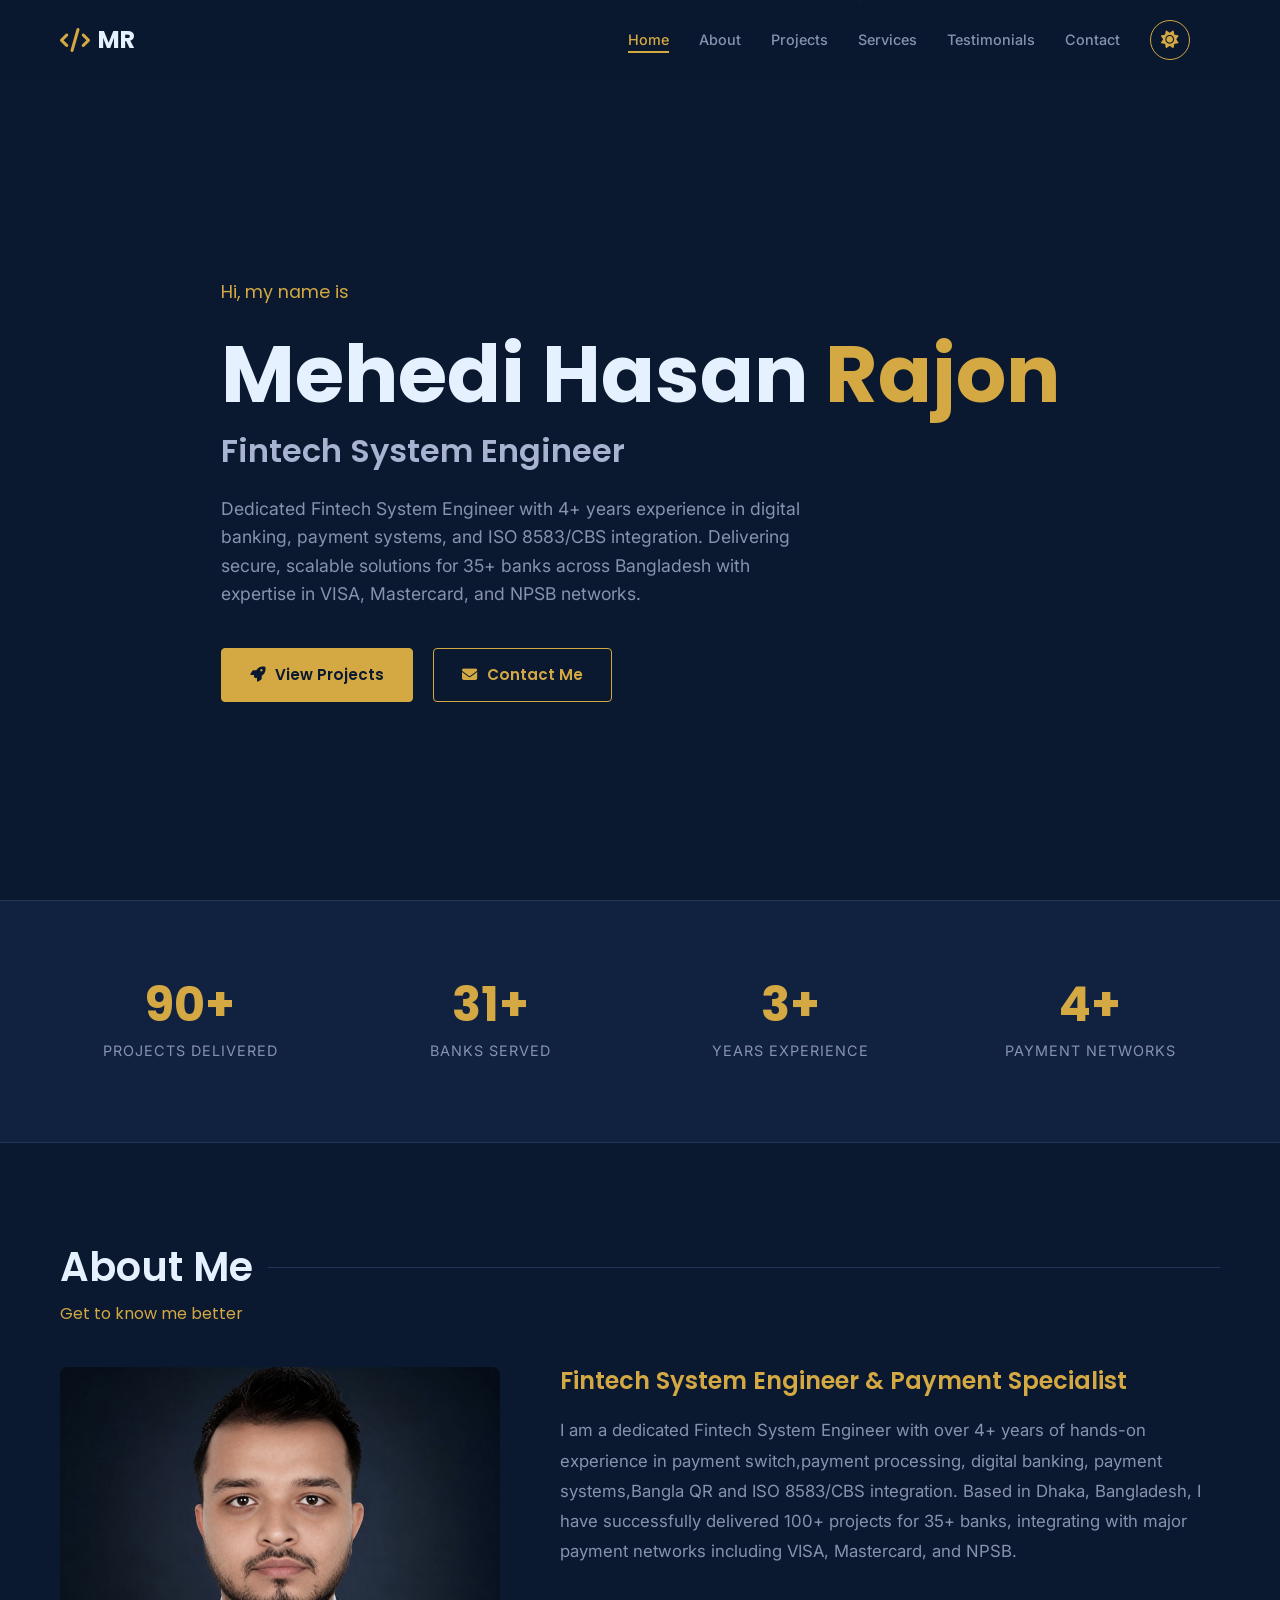
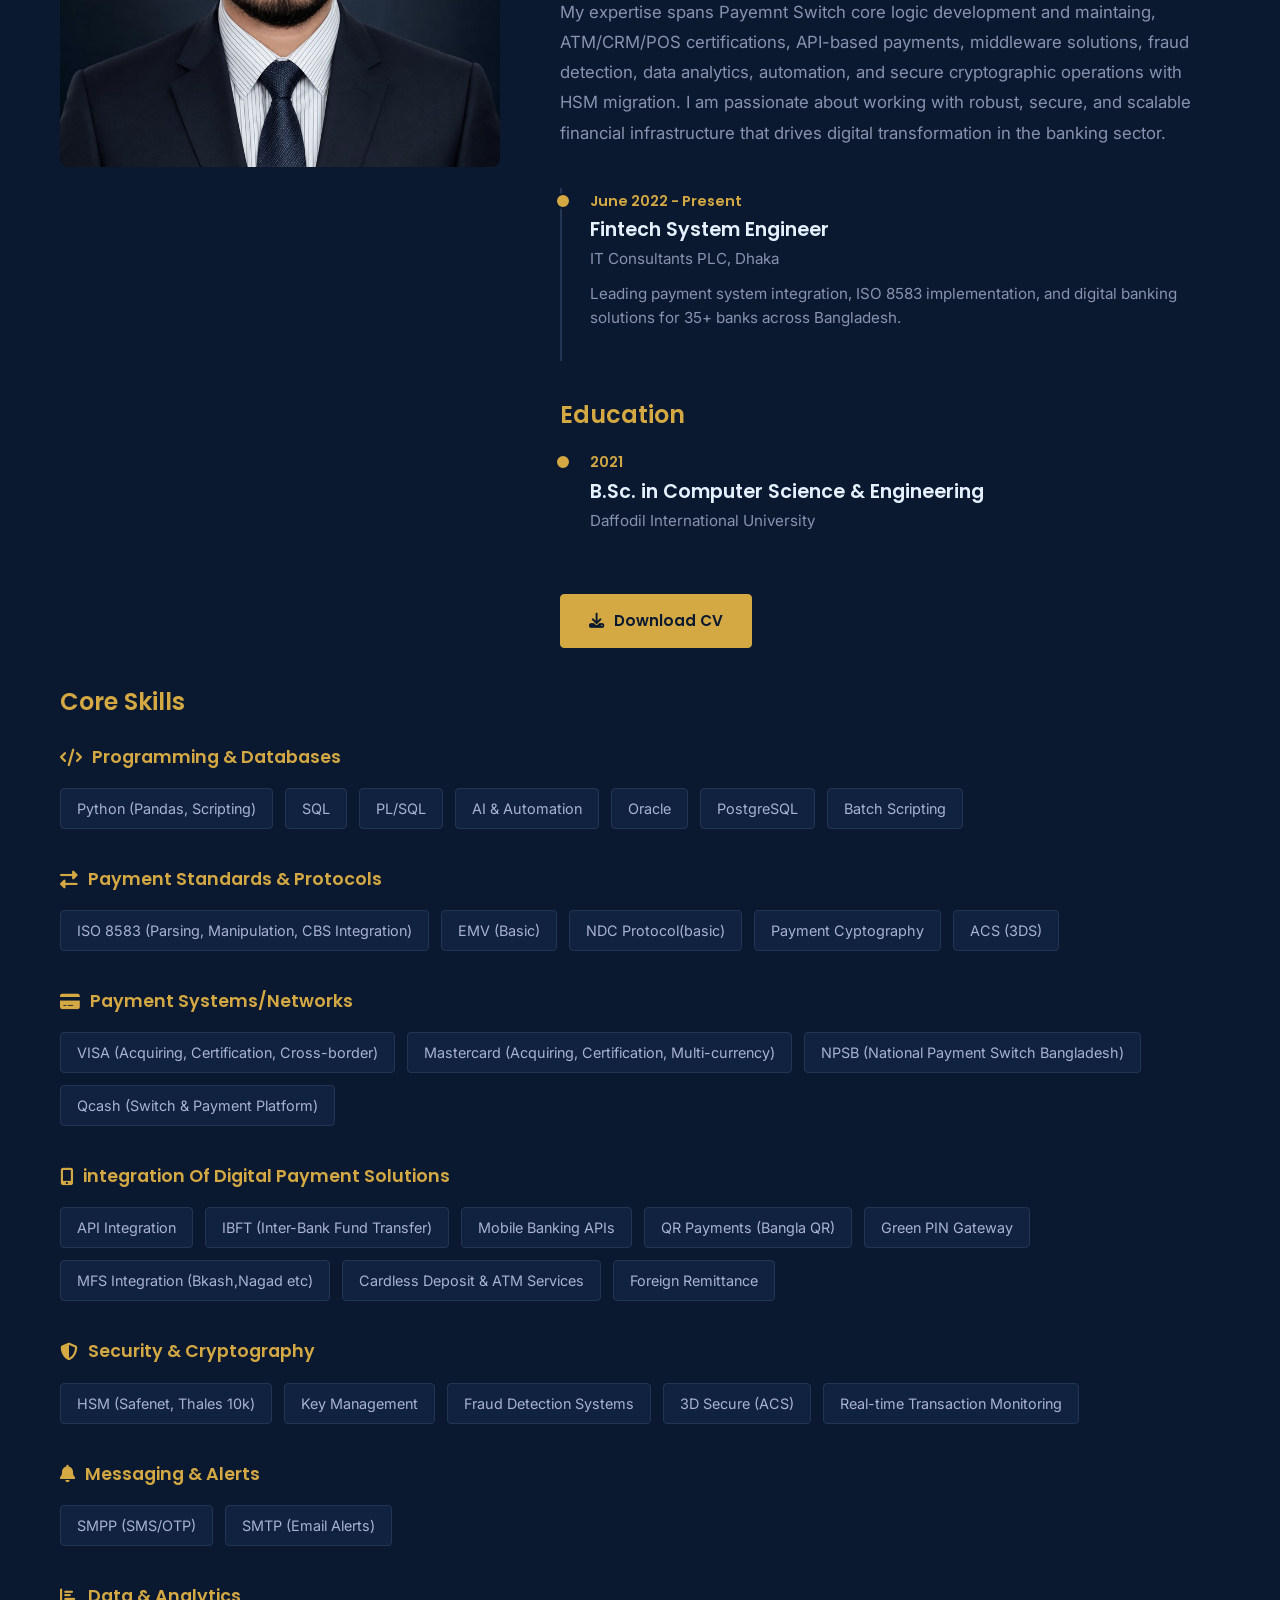
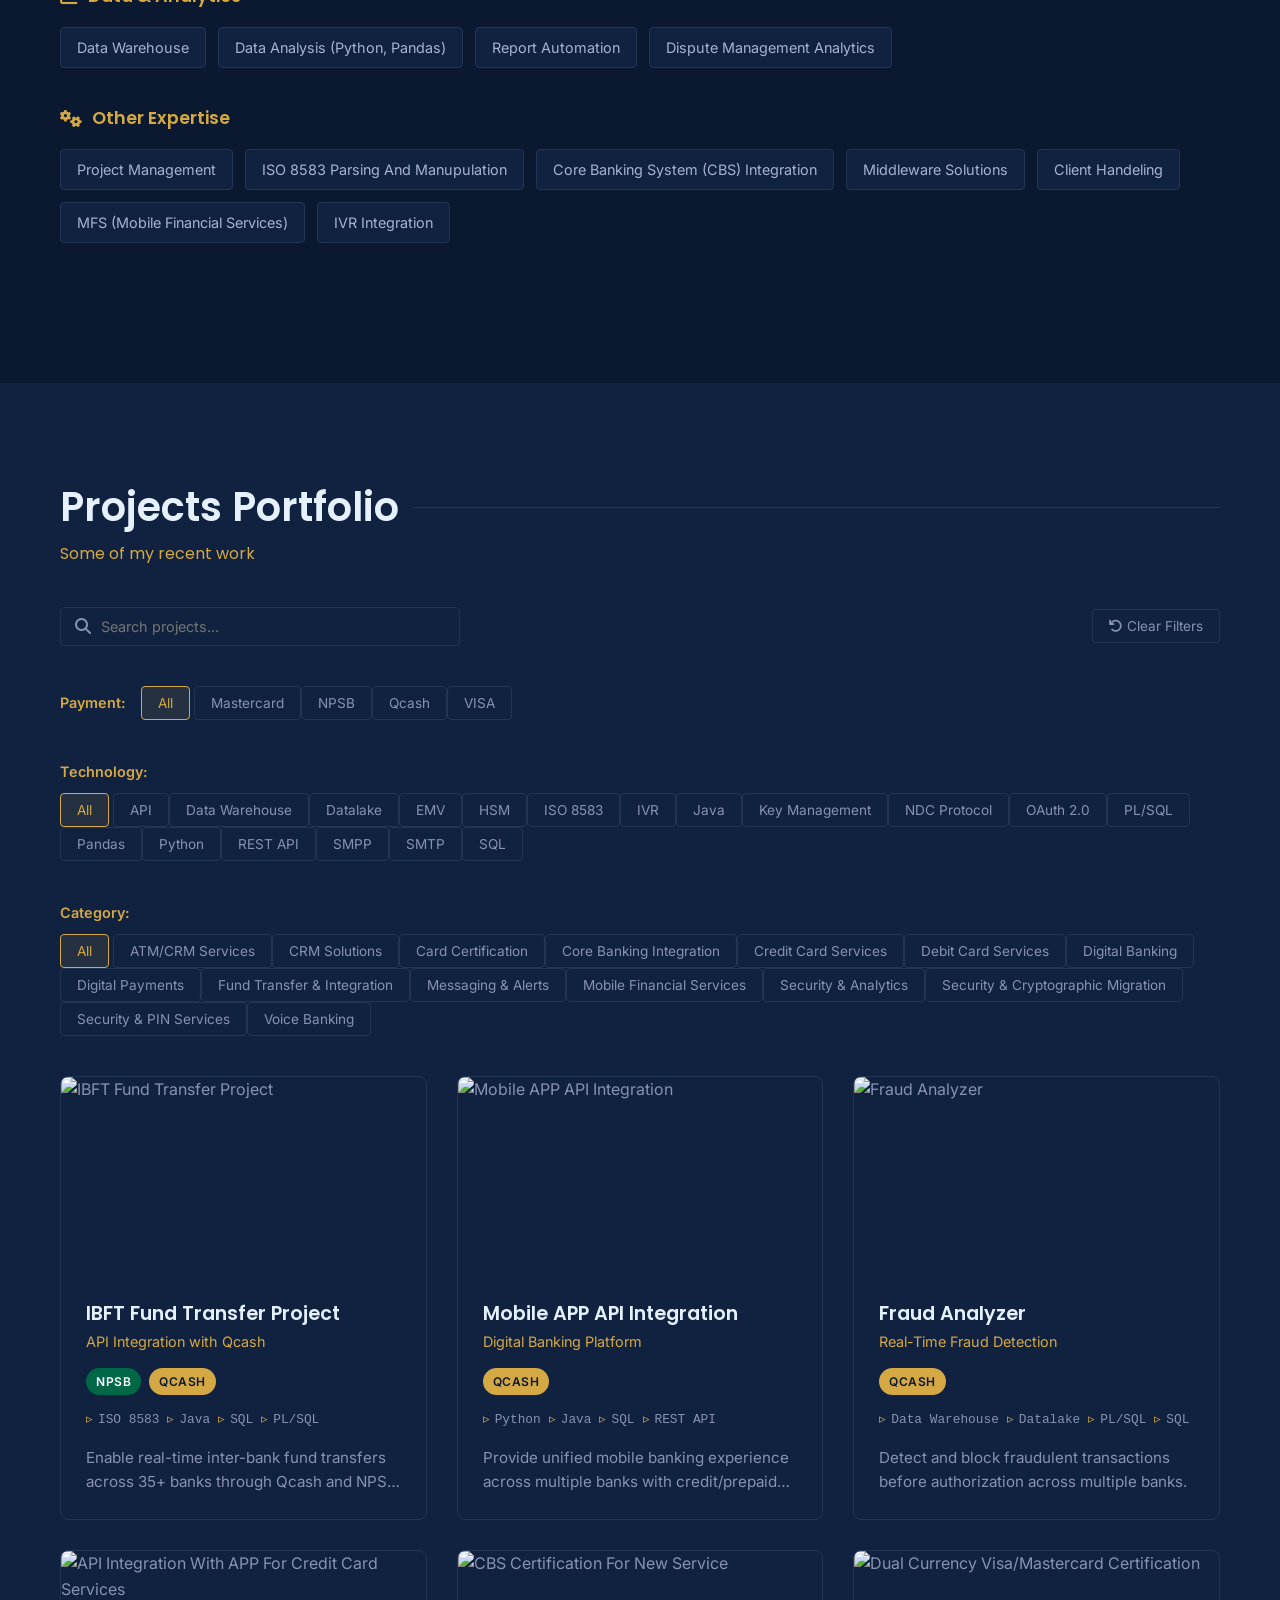
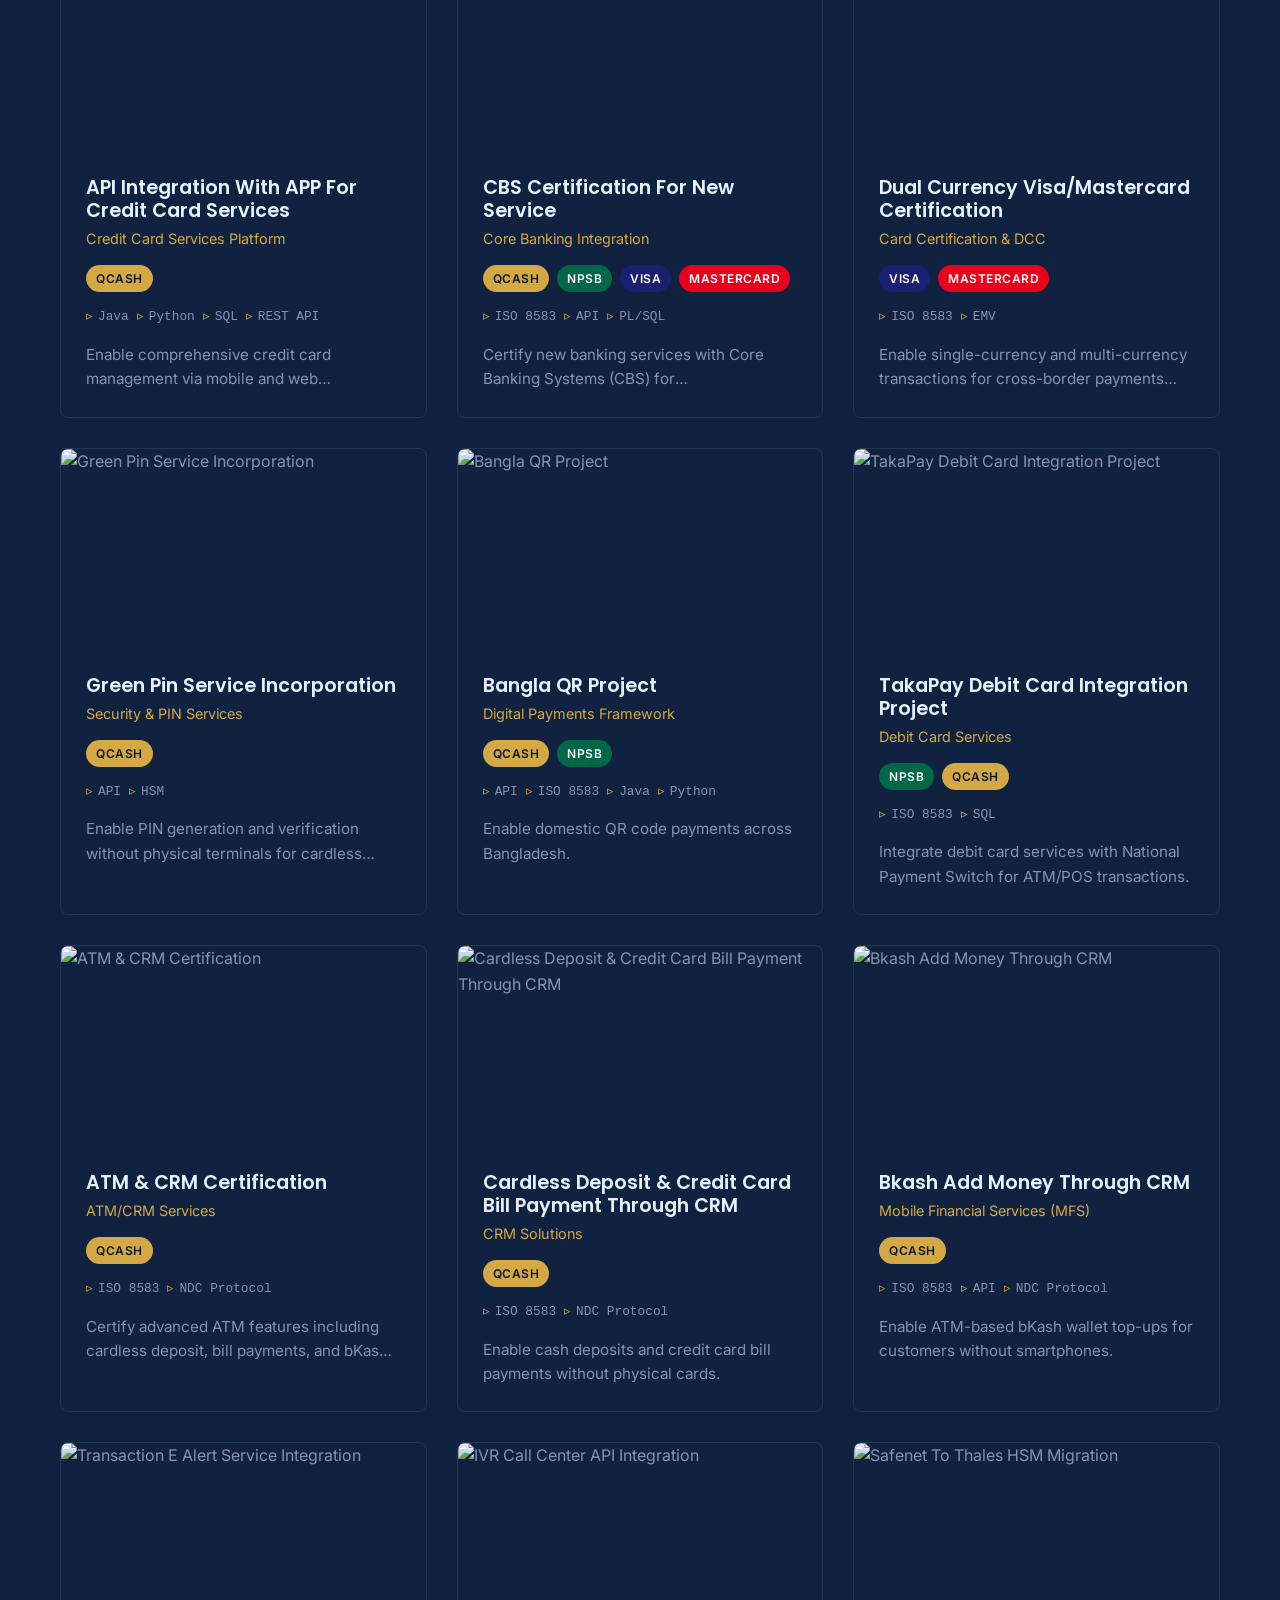
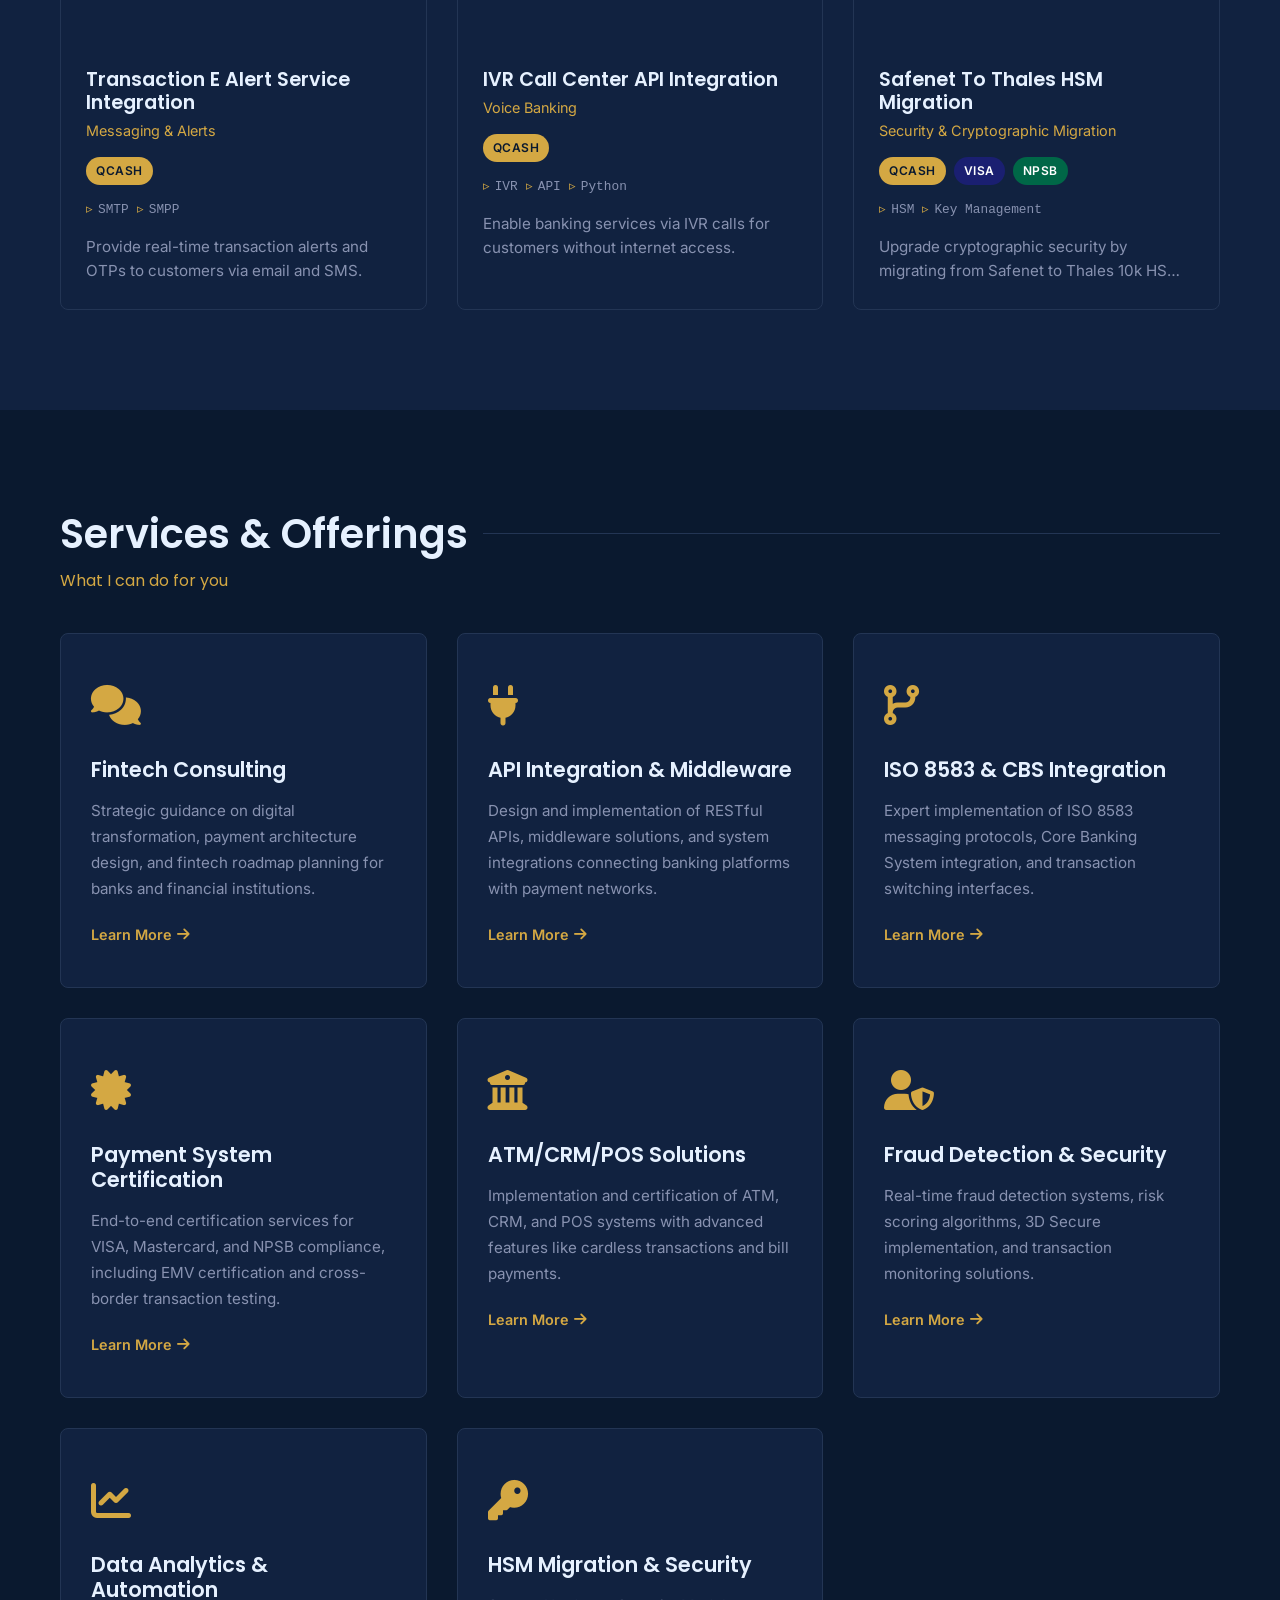
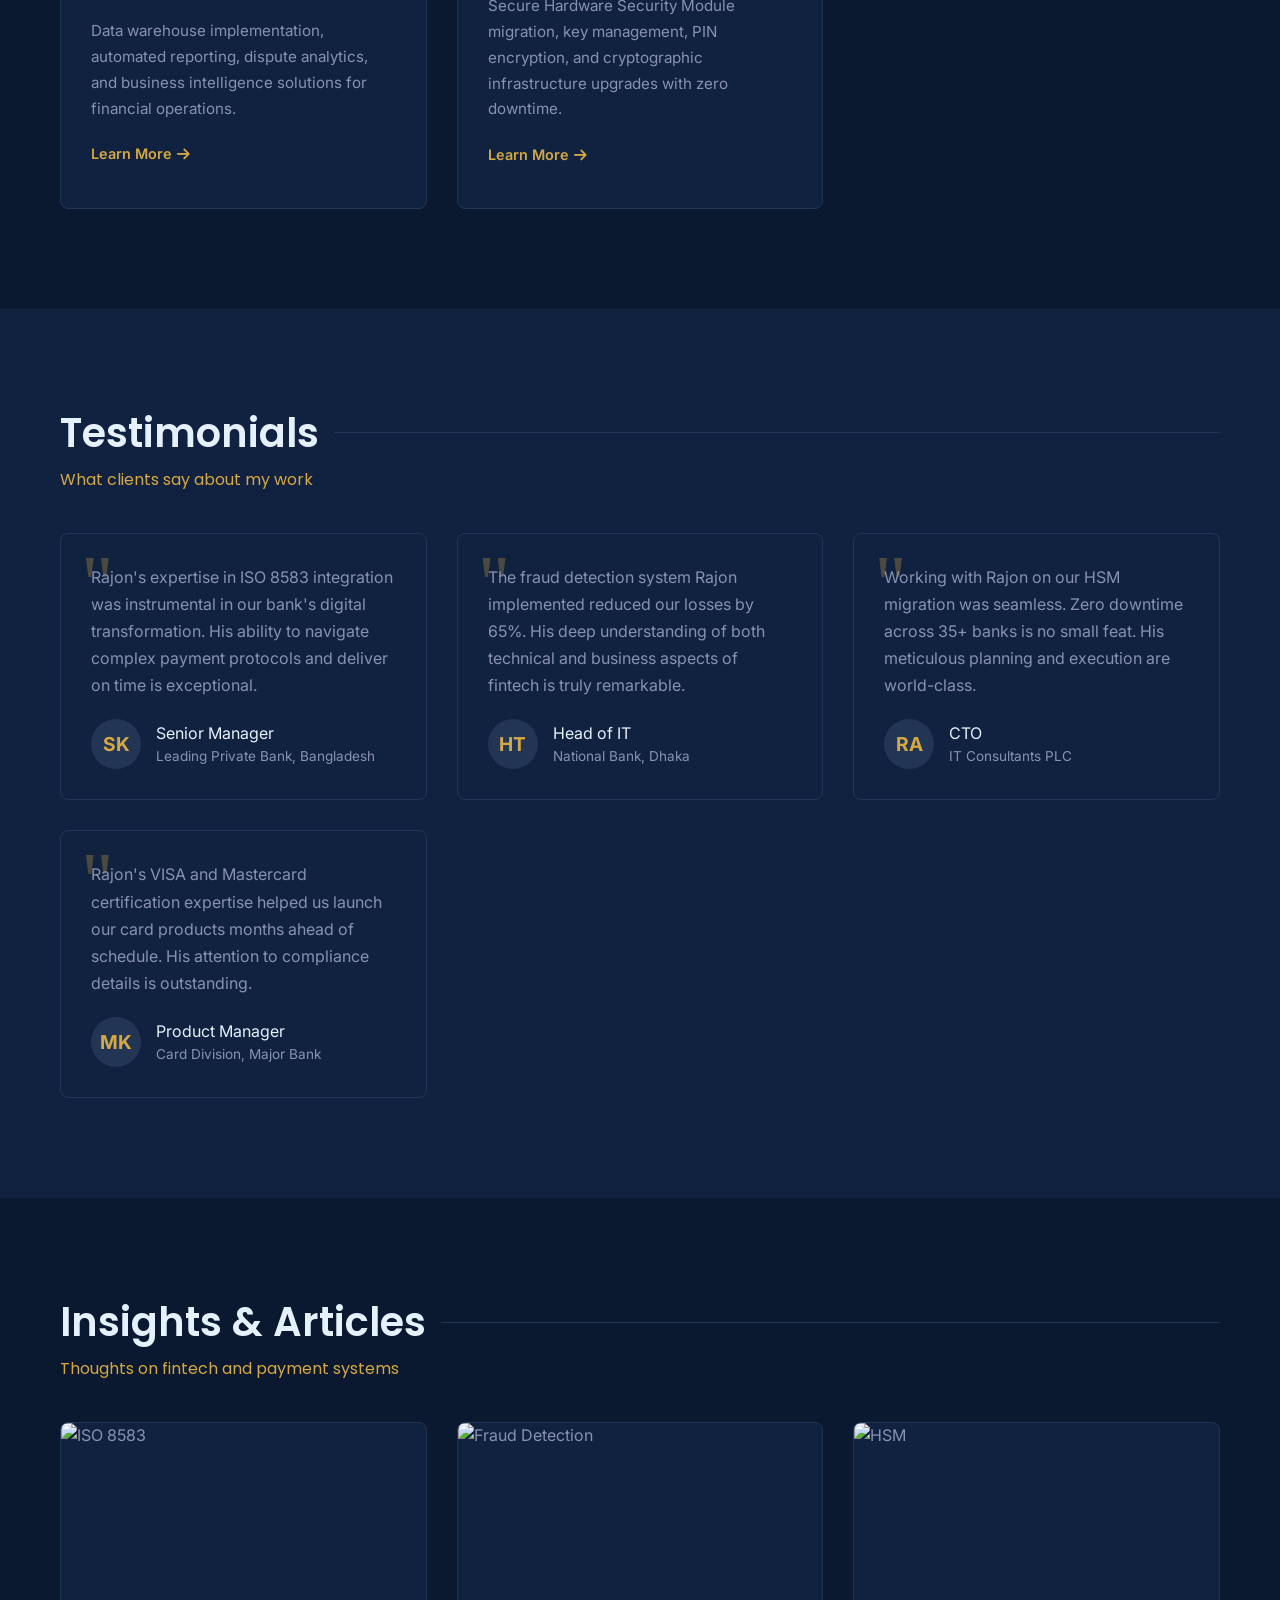
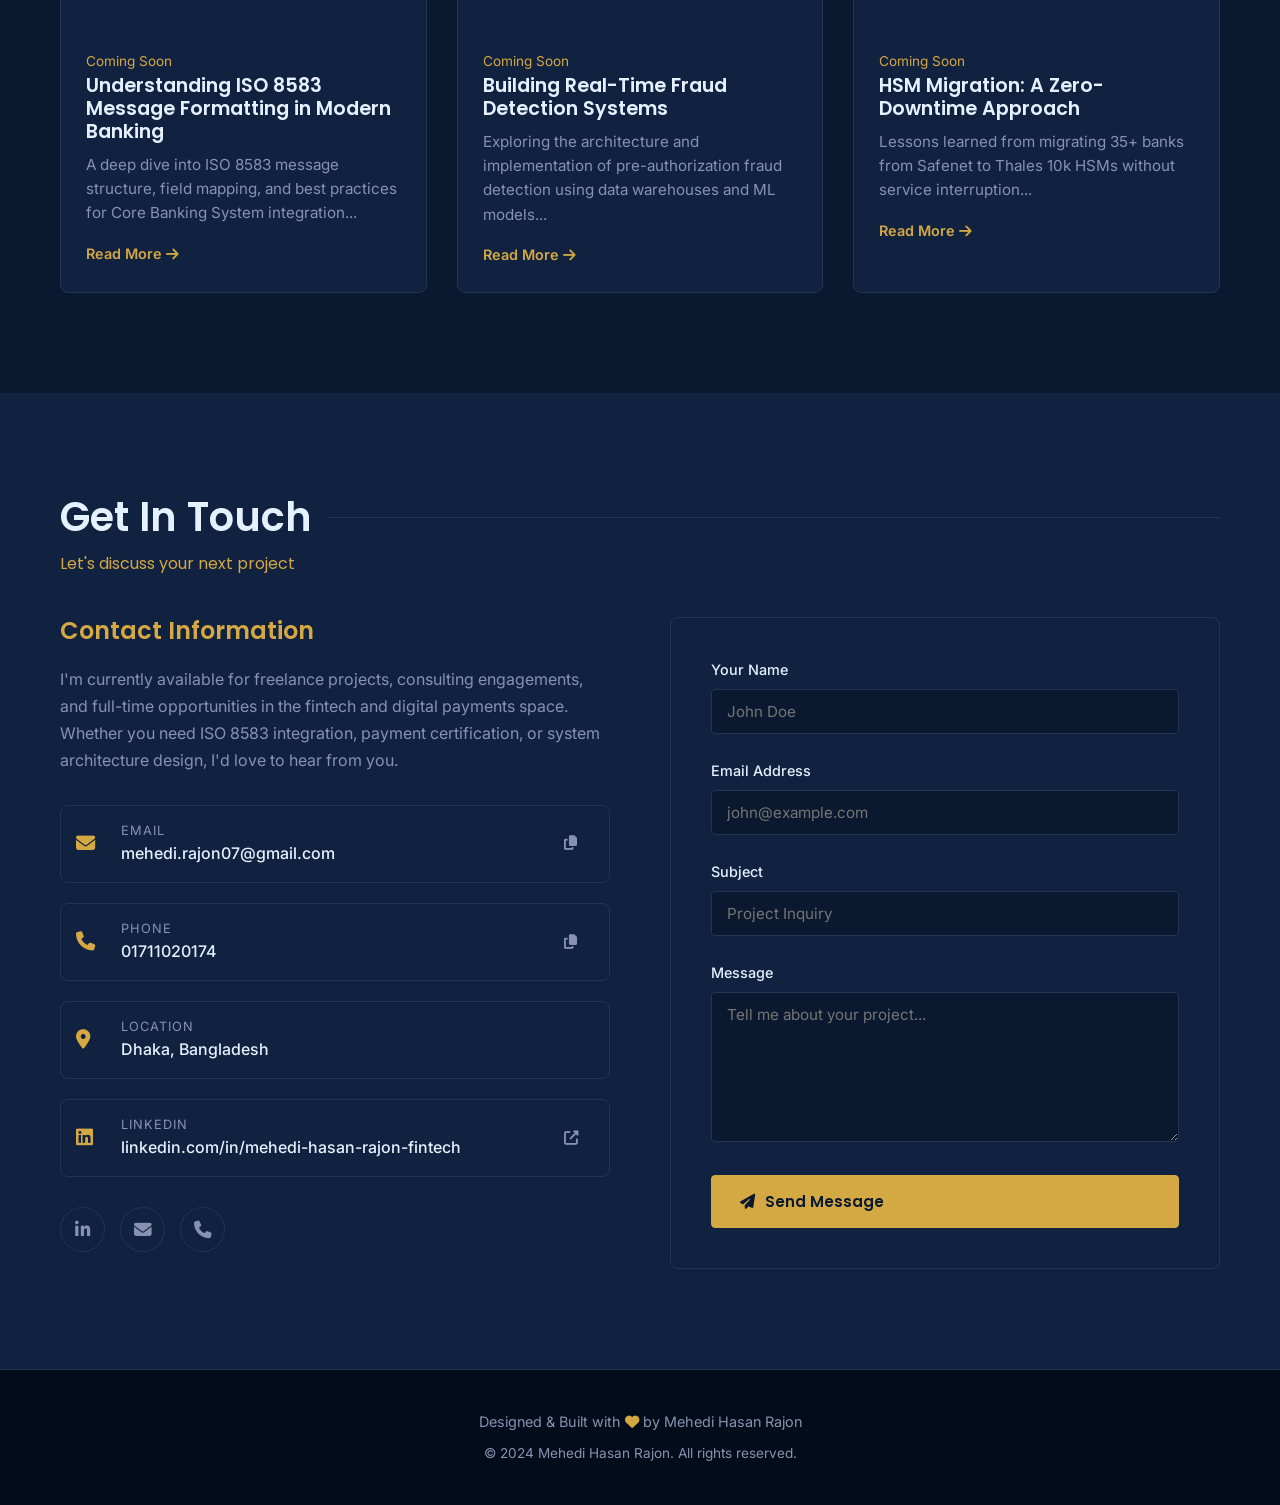
==== index.html @ 2e210a5a "Update index.html" ====
<!DOCTYPE html>
<html lang="en" data-theme="dark">
<head>
  <meta charset="UTF-8">
  <meta name="viewport" content="width=device-width, initial-scale=1.0">
  <meta name="description" content="Mehedi Hasan Rajon - Fintech System Engineer | ISO 8583 & Digital Payments Specialist. 4+ years experience in digital banking, payment systems, and CBS integration.">
  <meta name="keywords" content="Fintech, ISO 8583, Digital Payments, System Engineer, Bangladesh, VISA, Mastercard, NPSB, Qcash, API Integration">
  <meta name="author" content="Mehedi Hasan Rajon">
  <meta property="og:title" content="Mehedi Hasan Rajon | Fintech System Engineer">
  <meta property="og:description" content="Fintech System Engineer specializing in ISO 8583, digital payments, and banking system integration.">
  <meta property="og:type" content="website">
  <title>Mehedi Hasan Rajon | Fintech System Engineer</title>

  <link rel="preconnect" href="https://fonts.googleapis.com">
  <link rel="preconnect" href="https://fonts.gstatic.com" crossorigin>
  <link href="https://fonts.googleapis.com/css2?family=Inter:wght@300;400;500;600;700&family=Poppins:wght@400;500;600;700&display=swap" rel="stylesheet">
  <link rel="stylesheet" href="https://cdnjs.cloudflare.com/ajax/libs/font-awesome/6.4.0/css/all.min.css">
  <link rel="stylesheet" href="css/style.css">
</head>
<body>
  <!-- Loader -->
  <div class="loader" id="loader">
    <div class="loader-spinner"></div>
  </div>

  <!-- Navigation -->
  <nav class="navbar" id="navbar">
    <div class="nav-container">
      <a href="#" class="logo">
        <i class="fas fa-code"></i>
        <span>MR</span>
      </a>
      <ul class="nav-links" id="navLinks">
        <li><a href="#home" class="nav-link active">Home</a></li>
        <li><a href="#about" class="nav-link">About</a></li>
        <li><a href="#projects" class="nav-link">Projects</a></li>
        <li><a href="#services" class="nav-link">Services</a></li>
        <li><a href="#testimonials" class="nav-link">Testimonials</a></li>
        <li><a href="#contact" class="nav-link">Contact</a></li>
        <li><button class="theme-toggle" id="themeToggle" aria-label="Toggle theme"><i class="fas fa-sun"></i></button></li>
        <li><button class="mobile-close-btn" id="mobileCloseBtn" style="display:none;background:none;border:none;color:var(--gold);font-size:1.5rem;cursor:pointer;position:absolute;top:20px;right:20px;"><i class="fas fa-times"></i></button></li>
      </ul>
      <button class="mobile-menu-btn" id="mobileMenuBtn" aria-label="Open menu">
        <i class="fas fa-bars"></i>
      </button>
    </div>
  </nav>

  <!-- Hero Section -->
  <section class="hero" id="home">
    <div class="hero-particles" id="heroParticles"></div>
    <div class="container">
      <div class="hero-content">
        <span class="hero-greeting">Hi, my name is</span>
        <h1 class="hero-title">Mehedi Hasan <span>Rajon</span></h1>
        <h2 class="hero-subtitle">Fintech System Engineer</h2>
        <p class="hero-desc">
          Dedicated Fintech System Engineer with 4+ years experience in digital banking, payment systems, and ISO 8583/CBS integration. Delivering secure, scalable solutions for 35+ banks across Bangladesh with expertise in VISA, Mastercard, and NPSB networks.
        </p>
        <div class="hero-cta">
          <a href="#projects" class="btn btn-primary">
            <i class="fas fa-rocket"></i> View Projects
          </a>
          <a href="#contact" class="btn btn-outline">
            <i class="fas fa-envelope"></i> Contact Me
          </a>
        </div>
      </div>
    </div>
  </section>

  <!-- Stats Section -->
  <section class="stats-section">
    <div class="container">
      <div class="stats-grid">
        <div class="stat-item fade-in">
          <div class="stat-number" data-target="100+">0+</div>
          <div class="stat-label">Projects Delivered</div>
        </div>
        <div class="stat-item fade-in">
          <div class="stat-number" data-target="35+">0+</div>
          <div class="stat-label">Banks Served</div>
        </div>
        <div class="stat-item fade-in">
          <div class="stat-number" data-target="4">0+</div>
          <div class="stat-label">Years Experience</div>
        </div>
        <div class="stat-item fade-in">
          <div class="stat-number" data-target="5">0+</div>
          <div class="stat-label">Payment Networks</div>
        </div>
      </div>
    </div>
  </section>

  <!-- About Section -->
  <section class="section" id="about">
    <div class="container">
      <h2 class="section-title fade-in">About Me</h2>
      <span class="section-subtitle fade-in">Get to know me better</span>

      <div class="about-grid">
        <div class="about-image fade-in">
          <div class="about-image-wrapper">
               <img src="img/profile.jpg" alt="Mehedi Hasan Rajon - Fintech System Engineer">
          </div>
        </div>

        <div class="about-content fade-in">
          <h3>Fintech System Engineer & Payment Specialist</h3>
          <p class="about-text">
            I am a dedicated Fintech System Engineer with over 4+ years of hands-on experience in payment switch,payment processing, digital banking, payment systems,Bangla QR  and ISO 8583/CBS integration. Based in Dhaka, Bangladesh, I have successfully delivered 100+ projects for 35+ banks, integrating with major payment networks including VISA, Mastercard, and NPSB.
          </p>
          <p class="about-text">
            My expertise spans Payemnt Switch core logic development and maintaing, ATM/CRM/POS certifications, API-based payments, middleware solutions, fraud detection, data analytics, automation, and secure cryptographic operations with HSM migration. I am passionate about working with robust, secure, and scalable financial infrastructure that drives digital transformation in the banking sector.
          </p>

          <div class="timeline">
            <div class="timeline-item fade-in">
              <span class="timeline-date">June 2022 - Present</span>
              <h4 class="timeline-title">Fintech System Engineer</h4>
              <span class="timeline-company">IT Consultants PLC, Dhaka</span>
              <p class="timeline-desc">Leading payment system integration, ISO 8583 implementation, and digital banking solutions for 35+ banks across Bangladesh.</p>
            </div>
          </div>

          <h3 style="margin-top: 40px; color: var(--gold);">Education</h3>
          <div class="timeline-item fade-in">
            <span class="timeline-date">2021</span>
            <h4 class="timeline-title">B.Sc. in Computer Science & Engineering</h4>
            <span class="timeline-company">Daffodil International University</span>
          </div>

          <a href="#" class="btn btn-primary" style="margin-top: 30px;" onclick="showToast('CV download coming soon!'); return false;">
            <i class="fas fa-download"></i> Download CV
          </a>
        </div>
      </div>

      <!-- Skills Section -->
      <div class="skills-container fade-in">
        <h3 style="color: var(--gold); margin-bottom: 30px; font-size: 1.5rem;">Core Skills</h3>

        <div class="skills-category">
          <h4 class="skills-category-title"><i class="fas fa-code"></i> Programming & Databases</h4>
          <div class="skills-grid">
            <span class="skill-tag">Python (Pandas, Scripting)</span>
            <span class="skill-tag">SQL</span>
            <span class="skill-tag">PL/SQL</span>
            <span class="skill-tag">AI & Automation</span>
            <span class="skill-tag">Oracle</span>
            <span class="skill-tag">PostgreSQL</span>
            <span class="skill-tag">Batch Scripting</span>
          </div>
        </div>

        <div class="skills-category">
          <h4 class="skills-category-title"><i class="fas fa-exchange-alt"></i> Payment Standards & Protocols</h4>
          <div class="skills-grid">
            <span class="skill-tag">ISO 8583 (Parsing, Manipulation, CBS Integration)</span>
            <span class="skill-tag">EMV (Basic)</span>
            <span class="skill-tag">NDC Protocol(basic)</span>
            <span class="skill-tag">Payment Cyptography</span>
            <span class="skill-tag">ACS (3DS) </span>
          </div>
        </div>

        <div class="skills-category">
          <h4 class="skills-category-title"><i class="fas fa-credit-card"></i> Payment Systems/Networks</h4>
          <div class="skills-grid">
            <span class="skill-tag">VISA (Acquiring, Certification, Cross-border)</span>
            <span class="skill-tag">Mastercard (Acquiring, Certification, Multi-currency)</span>
            <span class="skill-tag">NPSB (National Payment Switch Bangladesh)</span>
            <span class="skill-tag">Qcash (Switch & Payment Platform)</span>
          </div>
        </div>

        <div class="skills-category">
          <h4 class="skills-category-title"><i class="fas fa-mobile-alt"></i>integration Of Digital Payment Solutions</h4>
          <div class="skills-grid">
            <span class="skill-tag">API Integration </span>
            <span class="skill-tag">IBFT (Inter-Bank Fund Transfer)</span>
            <span class="skill-tag">Mobile Banking APIs</span>
            <span class="skill-tag">QR Payments (Bangla QR)</span>
            <span class="skill-tag">Green PIN Gateway</span>
            <span class="skill-tag">MFS Integration (Bkash,Nagad etc)</span>
            <span class="skill-tag">Cardless Deposit & ATM Services</span>
            <span class="skill-tag">Foreign Remittance</span>
          </div>
        </div>

        <div class="skills-category">
          <h4 class="skills-category-title"><i class="fas fa-shield-alt"></i> Security & Cryptography</h4>
          <div class="skills-grid">
            <span class="skill-tag">HSM (Safenet, Thales 10k)</span>
            <span class="skill-tag">Key Management</span>
            <span class="skill-tag">Fraud Detection Systems</span>
            <span class="skill-tag">3D Secure (ACS)</span>
            <span class="skill-tag">Real-time Transaction Monitoring</span>
          </div>
        </div>

        <div class="skills-category">
          <h4 class="skills-category-title"><i class="fas fa-bell"></i> Messaging & Alerts</h4>
          <div class="skills-grid">
            <span class="skill-tag">SMPP (SMS/OTP)</span>
            <span class="skill-tag">SMTP (Email Alerts)</span>
          </div>
        </div>

        <div class="skills-category">
          <h4 class="skills-category-title"><i class="fas fa-chart-bar"></i> Data & Analytics</h4>
          <div class="skills-grid">
            <span class="skill-tag">Data Warehouse</span>
            <span class="skill-tag">Data Analysis (Python, Pandas)</span>
            <span class="skill-tag">Report Automation</span>
            <span class="skill-tag">Dispute Management Analytics</span>
          </div>
        </div>

        <div class="skills-category">
          <h4 class="skills-category-title"><i class="fas fa-cogs"></i> Other Expertise</h4>
          <div class="skills-grid">
            <span class="skill-tag">Project Management</span>
            <span class="skill-tag">ISO 8583 Parsing And Manupulation</span>
            <span class="skill-tag">Core Banking System (CBS) Integration</span>
            <span class="skill-tag">Middleware Solutions</span>
            <span class="skill-tag">Client Handeling</span>
            <span class="skill-tag">MFS (Mobile Financial Services)</span>
            <span class="skill-tag">IVR Integration</span>
          </div>
        </div>
      </div>
    </div>
  </section>

  <!-- Projects Section -->
  <section class="section" id="projects" style="background: var(--navy-light);">
    <div class="container">
      <h2 class="section-title fade-in">Projects Portfolio</h2>
      <span class="section-subtitle fade-in">Some of my recent work</span>

      <div class="projects-filter fade-in">
        <div class="search-box">
          <i class="fas fa-search"></i>
          <input type="text" id="projectSearch" placeholder="Search projects...">
        </div>
        <button class="filter-btn" id="clearFilters" style="margin-left: auto;">
          <i class="fas fa-undo"></i> Clear Filters
        </button>
      </div>

      <div class="projects-filter fade-in">
        <div class="filter-group">
          <span class="filter-label">Payment:</span>
          <div id="paymentSystemFilters">
            <button class="filter-btn active" data-value="all">All</button>
          </div>
        </div>
      </div>

      <div class="projects-filter fade-in">
        <div class="filter-group">
          <span class="filter-label">Technology:</span>
          <div id="technologyFilters">
            <button class="filter-btn active" data-value="all">All</button>
          </div>
        </div>
      </div>

      <div class="projects-filter fade-in">
        <div class="filter-group">
          <span class="filter-label">Category:</span>
          <div id="categoryFilters">
            <button class="filter-btn active" data-value="all">All</button>
          </div>
        </div>
      </div>

      <div class="projects-grid" id="projectsGrid">
        <!-- Projects loaded dynamically -->
      </div>
    </div>
  </section>

  <!-- Project Modal -->
  <div class="modal-overlay" id="modalOverlay">
    <div class="modal-content">
      <button class="modal-close" id="modalClose"><i class="fas fa-times"></i></button>
      <div id="modalBody"></div>
    </div>
  </div>

  <!-- Services Section -->
  <section class="section" id="services">
    <div class="container">
      <h2 class="section-title fade-in">Services & Offerings</h2>
      <span class="section-subtitle fade-in">What I can do for you</span>

      <div class="services-grid">
        <div class="service-card fade-in">
          <div class="service-icon"><i class="fas fa-comments"></i></div>
          <h3 class="service-title">Fintech Consulting</h3>
          <p class="service-desc">Strategic guidance on digital transformation, payment architecture design, and fintech roadmap planning for banks and financial institutions.</p>
          <a href="#contact" class="service-link">Learn More <i class="fas fa-arrow-right"></i></a>
        </div>

        <div class="service-card fade-in">
          <div class="service-icon"><i class="fas fa-plug"></i></div>
          <h3 class="service-title">API Integration & Middleware</h3>
          <p class="service-desc">Design and implementation of RESTful APIs, middleware solutions, and system integrations connecting banking platforms with payment networks.</p>
          <a href="#contact" class="service-link">Learn More <i class="fas fa-arrow-right"></i></a>
        </div>

        <div class="service-card fade-in">
          <div class="service-icon"><i class="fas fa-code-branch"></i></div>
          <h3 class="service-title">ISO 8583 & CBS Integration</h3>
          <p class="service-desc">Expert implementation of ISO 8583 messaging protocols, Core Banking System integration, and transaction switching interfaces.</p>
          <a href="#contact" class="service-link">Learn More <i class="fas fa-arrow-right"></i></a>
        </div>

        <div class="service-card fade-in">
          <div class="service-icon"><i class="fas fa-certificate"></i></div>
          <h3 class="service-title">Payment System Certification</h3>
          <p class="service-desc">End-to-end certification services for VISA, Mastercard, and NPSB compliance, including EMV certification and cross-border transaction testing.</p>
          <a href="#contact" class="service-link">Learn More <i class="fas fa-arrow-right"></i></a>
        </div>

        <div class="service-card fade-in">
          <div class="service-icon"><i class="fas fa-university"></i></div>
          <h3 class="service-title">ATM/CRM/POS Solutions</h3>
          <p class="service-desc">Implementation and certification of ATM, CRM, and POS systems with advanced features like cardless transactions and bill payments.</p>
          <a href="#contact" class="service-link">Learn More <i class="fas fa-arrow-right"></i></a>
        </div>

        <div class="service-card fade-in">
          <div class="service-icon"><i class="fas fa-user-shield"></i></div>
          <h3 class="service-title">Fraud Detection & Security</h3>
          <p class="service-desc">Real-time fraud detection systems, risk scoring algorithms, 3D Secure implementation, and transaction monitoring solutions.</p>
          <a href="#contact" class="service-link">Learn More <i class="fas fa-arrow-right"></i></a>
        </div>

        <div class="service-card fade-in">
          <div class="service-icon"><i class="fas fa-chart-line"></i></div>
          <h3 class="service-title">Data Analytics & Automation</h3>
          <p class="service-desc">Data warehouse implementation, automated reporting, dispute analytics, and business intelligence solutions for financial operations.</p>
          <a href="#contact" class="service-link">Learn More <i class="fas fa-arrow-right"></i></a>
        </div>

        <div class="service-card fade-in">
          <div class="service-icon"><i class="fas fa-key"></i></div>
          <h3 class="service-title">HSM Migration & Security</h3>
          <p class="service-desc">Secure Hardware Security Module migration, key management, PIN encryption, and cryptographic infrastructure upgrades with zero downtime.</p>
          <a href="#contact" class="service-link">Learn More <i class="fas fa-arrow-right"></i></a>
        </div>
      </div>
    </div>
  </section>

  <!-- Testimonials Section -->
  <section class="section" id="testimonials" style="background: var(--navy-light);">
    <div class="container">
      <h2 class="section-title fade-in">Testimonials</h2>
      <span class="section-subtitle fade-in">What clients say about my work</span>

      <div class="testimonials-grid">
        <div class="testimonial-card fade-in">
          <p class="testimonial-text">Rajon's expertise in ISO 8583 integration was instrumental in our bank's digital transformation. His ability to navigate complex payment protocols and deliver on time is exceptional.</p>
          <div class="testimonial-author">
            <div class="testimonial-avatar">SK</div>
            <div>
              <div class="testimonial-name">Senior Manager</div>
              <div class="testimonial-role">Leading Private Bank, Bangladesh</div>
            </div>
          </div>
        </div>

        <div class="testimonial-card fade-in">
          <p class="testimonial-text">The fraud detection system Rajon implemented reduced our losses by 65%. His deep understanding of both technical and business aspects of fintech is truly remarkable.</p>
          <div class="testimonial-author">
            <div class="testimonial-avatar">HT</div>
            <div>
              <div class="testimonial-name">Head of IT</div>
              <div class="testimonial-role">National Bank, Dhaka</div>
            </div>
          </div>
        </div>

        <div class="testimonial-card fade-in">
          <p class="testimonial-text">Working with Rajon on our HSM migration was seamless. Zero downtime across 35+ banks is no small feat. His meticulous planning and execution are world-class.</p>
          <div class="testimonial-author">
            <div class="testimonial-avatar">RA</div>
            <div>
              <div class="testimonial-name">CTO</div>
              <div class="testimonial-role">IT Consultants PLC</div>
            </div>
          </div>
        </div>

        <div class="testimonial-card fade-in">
          <p class="testimonial-text">Rajon's VISA and Mastercard certification expertise helped us launch our card products months ahead of schedule. His attention to compliance details is outstanding.</p>
          <div class="testimonial-author">
            <div class="testimonial-avatar">MK</div>
            <div>
              <div class="testimonial-name">Product Manager</div>
              <div class="testimonial-role">Card Division, Major Bank</div>
            </div>
          </div>
        </div>
      </div>
    </div>
  </section>

  <!-- Blog Section -->
  <section class="section" id="blog">
    <div class="container">
      <h2 class="section-title fade-in">Insights & Articles</h2>
      <span class="section-subtitle fade-in">Thoughts on fintech and payment systems</span>

      <div class="blog-grid">
        <div class="blog-card fade-in">
          <img src="https://images.unsplash.com/photo-1563013544-824ae1b704d3?w=600&q=80" alt="ISO 8583" class="blog-image">
          <div class="blog-content">
            <span class="blog-date">Coming Soon</span>
            <h3 class="blog-title">Understanding ISO 8583 Message Formatting in Modern Banking</h3>
            <p class="blog-excerpt">A deep dive into ISO 8583 message structure, field mapping, and best practices for Core Banking System integration...</p>
            <a href="#" class="blog-read-more" onclick="showToast('Article coming soon!'); return false;">Read More <i class="fas fa-arrow-right"></i></a>
          </div>
        </div>

        <div class="blog-card fade-in">
          <img src="https://images.unsplash.com/photo-1555949963-aa79dcee981c?w=600&q=80" alt="Fraud Detection" class="blog-image">
          <div class="blog-content">
            <span class="blog-date">Coming Soon</span>
            <h3 class="blog-title">Building Real-Time Fraud Detection Systems</h3>
            <p class="blog-excerpt">Exploring the architecture and implementation of pre-authorization fraud detection using data warehouses and ML models...</p>
            <a href="#" class="blog-read-more" onclick="showToast('Article coming soon!'); return false;">Read More <i class="fas fa-arrow-right"></i></a>
          </div>
        </div>

        <div class="blog-card fade-in">
          <img src="https://images.unsplash.com/photo-1559526324-4b87b5e36e44?w=600&q=80" alt="HSM" class="blog-image">
          <div class="blog-content">
            <span class="blog-date">Coming Soon</span>
            <h3 class="blog-title">HSM Migration: A Zero-Downtime Approach</h3>
            <p class="blog-excerpt">Lessons learned from migrating 35+ banks from Safenet to Thales 10k HSMs without service interruption...</p>
            <a href="#" class="blog-read-more" onclick="showToast('Article coming soon!'); return false;">Read More <i class="fas fa-arrow-right"></i></a>
          </div>
        </div>
      </div>
    </div>
  </section>

  <!-- Contact Section -->
  <section class="section" id="contact" style="background: var(--navy-light);">
    <div class="container">
      <h2 class="section-title fade-in">Get In Touch</h2>
      <span class="section-subtitle fade-in">Let's discuss your next project</span>

      <div class="contact-grid">
        <div class="contact-info fade-in">
          <h3>Contact Information</h3>
          <p>I'm currently available for freelance projects, consulting engagements, and full-time opportunities in the fintech and digital payments space. Whether you need ISO 8583 integration, payment certification, or system architecture design, I'd love to hear from you.</p>

          <div class="contact-item" onclick="copyToClipboard('mehedi.rajon07@gmail.com', 'Email')">
            <i class="fas fa-envelope"></i>
            <div>
              <div class="contact-item-label">Email</div>
              <div class="contact-item-value">mehedi.rajon07@gmail.com</div>
            </div>
            <i class="fas fa-copy" style="color: var(--gray); font-size: 0.9rem;"></i>
          </div>

          <div class="contact-item" onclick="copyToClipboard('01711020174', 'Phone')">
            <i class="fas fa-phone"></i>
            <div>
              <div class="contact-item-label">Phone</div>
              <div class="contact-item-value">01711020174</div>
            </div>
            <i class="fas fa-copy" style="color: var(--gray); font-size: 0.9rem;"></i>
          </div>

          <div class="contact-item" onclick="showToast('Location: Dhaka, Bangladesh')">
            <i class="fas fa-map-marker-alt"></i>
            <div>
              <div class="contact-item-label">Location</div>
              <div class="contact-item-value">Dhaka, Bangladesh</div>
            </div>
          </div>

          <div class="contact-item" onclick="window.open('https://linkedin.com/in/mehedi-hasan-rajon-fintech', '_blank')">
            <i class="fab fa-linkedin"></i>
            <div>
              <div class="contact-item-label">LinkedIn</div>
              <div class="contact-item-value">linkedin.com/in/mehedi-hasan-rajon-fintech</div>
            </div>
            <i class="fas fa-external-link-alt" style="color: var(--gray); font-size: 0.9rem;"></i>
          </div>

          <div class="contact-social">
            <a href="https://linkedin.com/in/mehedi-hasan-rajon-fintech" target="_blank" class="social-link" aria-label="LinkedIn">
              <i class="fab fa-linkedin-in"></i>
            </a>
            <a href="mailto:mehedi.rajon07@gmail.com" class="social-link" aria-label="Email">
              <i class="fas fa-envelope"></i>
            </a>
            <a href="tel:01711020174" class="social-link" aria-label="Phone">
              <i class="fas fa-phone"></i>
            </a>
          </div>
        </div>

        <div class="contact-form fade-in">
          <form id="contactForm">
            <div class="form-group">
              <label for="name">Your Name</label>
              <input type="text" id="name" name="name" placeholder="John Doe">
              <span class="form-error">Name is required</span>
            </div>

            <div class="form-group">
              <label for="email">Email Address</label>
              <input type="email" id="email" name="email" placeholder="john@example.com">
              <span class="form-error">Please enter a valid email</span>
            </div>

            <div class="form-group">
              <label for="subject">Subject</label>
              <input type="text" id="subject" name="subject" placeholder="Project Inquiry">
              <span class="form-error">Subject is required</span>
            </div>

            <div class="form-group">
              <label for="message">Message</label>
              <textarea id="message" name="message" placeholder="Tell me about your project..."></textarea>
              <span class="form-error">Message must be at least 10 characters</span>
            </div>

            <button type="submit" class="btn btn-primary" style="width: 100%;">
              <i class="fas fa-paper-plane"></i> Send Message
            </button>
          </form>
        </div>
      </div>
    </div>
  </section>

  <!-- Footer -->
  <footer class="footer">
    <div class="container">
      <p class="footer-text">
        Designed & Built with <span class="footer-heart"><i class="fas fa-heart"></i></span> by Mehedi Hasan Rajon
      </p>
      <p class="footer-text" style="margin-top: 10px; font-size: 0.85rem;">
        &copy; 2024 Mehedi Hasan Rajon. All rights reserved.
      </p>
    </div>
  </footer>

  <script src="js/main.js"></script>
</body>
</html>
---- css/style.css ----
:root {
  --navy: #0a192f;
  --navy-light: #112240;
  --navy-lighter: #233554;
  --gold: #d4a843;
  --gold-light: #e6c875;
  --white: #e6f1ff;
  --cream: #f8f9fa;
  --gray: #8892b0;
  --gray-light: #a8b2d1;
  --dark: #020c1b;
  --transition: all 0.3s cubic-bezier(0.645, 0.045, 0.355, 1);
  --font-heading: 'Poppins', sans-serif;
  --font-body: 'Inter', sans-serif;
  --shadow: 0 10px 30px -10px rgba(2, 12, 27, 0.7);
  --shadow-light: 0 4px 20px rgba(0, 0, 0, 0.1);
}

[data-theme="light"] {
  --navy: #f8f9fa;
  --navy-light: #ffffff;
  --navy-lighter: #e9ecef;
  --white: #0a192f;
  --cream: #0a192f;
  --gray: #495057;
  --gray-light: #6c757d;
  --dark: #e9ecef;
  --shadow: 0 10px 30px -10px rgba(0, 0, 0, 0.15);
}

* {
  margin: 0;
  padding: 0;
  box-sizing: border-box;
  scroll-behavior: smooth;
}

body {
  font-family: var(--font-body);
  background-color: var(--navy);
  color: var(--gray);
  line-height: 1.6;
  overflow-x: hidden;
  transition: background-color 0.3s ease, color 0.3s ease;
}

h1, h2, h3, h4, h5, h6 {
  font-family: var(--font-heading);
  color: var(--white);
  font-weight: 600;
  line-height: 1.2;
}

a {
  text-decoration: none;
  color: inherit;
  transition: var(--transition);
}

ul { list-style: none; }
img { max-width: 100%; display: block; }

.container {
  max-width: 1200px;
  margin: 0 auto;
  padding: 0 20px;
}

.section {
  padding: 100px 0;
  position: relative;
}

.section-title {
  font-size: 2.5rem;
  margin-bottom: 10px;
  display: flex;
  align-items: center;
  gap: 15px;
}

.section-title::after {
  content: '';
  display: block;
  width: 200px;
  height: 1px;
  background: var(--navy-lighter);
  flex: 1;
}

.section-subtitle {
  color: var(--gold);
  font-family: var(--font-heading);
  font-size: 1rem;
  margin-bottom: 40px;
  display: block;
}

/* Navigation */
.navbar {
  position: fixed;
  top: 0;
  left: 0;
  width: 100%;
  z-index: 1000;
  padding: 20px 0;
  background: rgba(10, 25, 47, 0.95);
  backdrop-filter: blur(10px);
  transition: var(--transition);
  border-bottom: 1px solid transparent;
}

.navbar.scrolled {
  padding: 15px 0;
  border-bottom: 1px solid var(--navy-lighter);
  box-shadow: var(--shadow);
}

[data-theme="light"] .navbar {
  background: rgba(248, 249, 250, 0.95);
}

.nav-container {
  max-width: 1200px;
  margin: 0 auto;
  padding: 0 20px;
  display: flex;
  justify-content: space-between;
  align-items: center;
}

.logo {
  font-family: var(--font-heading);
  font-size: 1.5rem;
  font-weight: 700;
  color: var(--gold);
  display: flex;
  align-items: center;
  gap: 8px;
}

.logo span { color: var(--white); }

.nav-links {
  display: flex;
  gap: 30px;
  align-items: center;
}

.nav-link {
  font-size: 0.9rem;
  font-weight: 500;
  color: var(--gray);
  position: relative;
  padding: 5px 0;
}

.nav-link::after {
  content: '';
  position: absolute;
  bottom: 0;
  left: 0;
  width: 0;
  height: 2px;
  background: var(--gold);
  transition: var(--transition);
}

.nav-link:hover { color: var(--gold); }
.nav-link:hover::after { width: 100%; }
.nav-link.active { color: var(--gold); }
.nav-link.active::after { width: 100%; }

.theme-toggle {
  background: none;
  border: 1px solid var(--gold);
  color: var(--gold);
  width: 40px;
  height: 40px;
  border-radius: 50%;
  cursor: pointer;
  display: flex;
  align-items: center;
  justify-content: center;
  transition: var(--transition);
  font-size: 1.1rem;
}

.theme-toggle:hover {
  background: var(--gold);
  color: var(--navy);
  transform: rotate(180deg);
}

.mobile-menu-btn {
  display: none;
  background: none;
  border: none;
  color: var(--gold);
  font-size: 1.5rem;
  cursor: pointer;
}

/* Hero Section */
.hero {
  min-height: 100vh;
  display: flex;
  align-items: center;
  padding-top: 80px;
  position: relative;
  overflow: hidden;
}

.hero-particles {
  position: absolute;
  top: 0;
  left: 0;
  width: 100%;
  height: 100%;
  overflow: hidden;
  z-index: 0;
}

.particle {
  position: absolute;
  width: 4px;
  height: 4px;
  background: var(--gold);
  border-radius: 50%;
  opacity: 0.3;
  animation: float 15s infinite linear;
}

@keyframes float {
  0% { transform: translateY(100vh) rotate(0deg); opacity: 0; }
  10% { opacity: 0.3; }
  90% { opacity: 0.3; }
  100% { transform: translateY(-100vh) rotate(720deg); opacity: 0; }
}

.hero-content {
  position: relative;
  z-index: 1;
  max-width: 900px;
}

.hero-greeting {
  color: var(--gold);
  font-family: var(--font-heading);
  font-size: 1.1rem;
  margin-bottom: 20px;
  display: block;
  animation: fadeInUp 0.6s ease forwards;
}

.hero-title {
  font-size: clamp(2.5rem, 8vw, 5rem);
  font-weight: 700;
  margin-bottom: 10px;
  animation: fadeInUp 0.6s ease 0.1s forwards;
  opacity: 0;
}

.hero-title span { color: var(--gold); }

.hero-subtitle {
  font-size: clamp(1.2rem, 4vw, 2rem);
  color: var(--gray-light);
  margin-bottom: 25px;
  animation: fadeInUp 0.6s ease 0.2s forwards;
  opacity: 0;
}

.hero-desc {
  max-width: 600px;
  font-size: 1.1rem;
  margin-bottom: 40px;
  animation: fadeInUp 0.6s ease 0.3s forwards;
  opacity: 0;
}

.hero-cta {
  display: flex;
  gap: 20px;
  flex-wrap: wrap;
  animation: fadeInUp 0.6s ease 0.4s forwards;
  opacity: 0;
}

.btn {
  display: inline-flex;
  align-items: center;
  gap: 10px;
  padding: 14px 28px;
  border-radius: 4px;
  font-family: var(--font-heading);
  font-weight: 600;
  font-size: 0.95rem;
  cursor: pointer;
  transition: var(--transition);
  border: 1px solid var(--gold);
}

.btn-primary {
  background: var(--gold);
  color: var(--navy);
}

.btn-primary:hover {
  background: transparent;
  color: var(--gold);
  transform: translateY(-3px);
  box-shadow: 0 10px 20px rgba(212, 168, 67, 0.2);
}

.btn-outline {
  background: transparent;
  color: var(--gold);
}

.btn-outline:hover {
  background: rgba(212, 168, 67, 0.1);
  transform: translateY(-3px);
}

/* Stats Section */
.stats-section {
  padding: 60px 0;
  background: var(--navy-light);
  border-top: 1px solid var(--navy-lighter);
  border-bottom: 1px solid var(--navy-lighter);
}

.stats-grid {
  display: grid;
  grid-template-columns: repeat(auto-fit, minmax(200px, 1fr));
  gap: 40px;
  text-align: center;
}

.stat-item { padding: 20px; }

.stat-number {
  font-size: 3rem;
  font-weight: 700;
  color: var(--gold);
  font-family: var(--font-heading);
  line-height: 1;
}

.stat-label {
  color: var(--gray);
  font-size: 0.9rem;
  margin-top: 10px;
  text-transform: uppercase;
  letter-spacing: 1px;
}

/* About Section */
.about-grid {
  display: grid;
  grid-template-columns: 1fr 1.5fr;
  gap: 60px;
  align-items: start;
}

.about-image { position: relative; }

.about-image-wrapper {
  position: relative;
  border-radius: 8px;
  overflow: hidden;
}

.about-image-wrapper::before {
  content: '';
  position: absolute;
  top: 20px;
  left: 20px;
  width: 100%;
  height: 100%;
  border: 2px solid var(--gold);
  border-radius: 8px;
  z-index: -1;
  transition: var(--transition);
}

.about-image-wrapper:hover::before {
  top: 15px;
  left: 15px;
}

.about-image img {
  width: 100%;
  height: 400px;
  object-fit: cover;
  filter: grayscale(30%);
  transition: var(--transition);
}

.about-image-wrapper:hover img { filter: grayscale(0%); }

.about-content h3 {
  font-size: 1.5rem;
  margin-bottom: 20px;
  color: var(--gold);
}

.about-text {
  margin-bottom: 30px;
  font-size: 1.05rem;
  line-height: 1.8;
}

.timeline {
  margin: 40px 0;
  position: relative;
}

.timeline::before {
  content: '';
  position: absolute;
  left: 0;
  top: 0;
  width: 2px;
  height: 100%;
  background: var(--navy-lighter);
}

.timeline-item {
  padding-left: 30px;
  padding-bottom: 30px;
  position: relative;
}

.timeline-item::before {
  content: '';
  position: absolute;
  left: -5px;
  top: 5px;
  width: 12px;
  height: 12px;
  border-radius: 50%;
  background: var(--gold);
  border: 2px solid var(--navy);
}

.timeline-date {
  color: var(--gold);
  font-family: var(--font-heading);
  font-size: 0.9rem;
  font-weight: 600;
}

.timeline-title {
  font-size: 1.2rem;
  margin: 5px 0;
}

.timeline-company {
  color: var(--gray);
  font-size: 0.95rem;
}

.timeline-desc {
  margin-top: 10px;
  font-size: 0.95rem;
}

/* Skills */
.skills-container { margin-top: 40px; }

.skills-category { margin-bottom: 40px; }

.skills-category-title {
  font-size: 1.1rem;
  color: var(--gold);
  margin-bottom: 20px;
  display: flex;
  align-items: center;
  gap: 10px;
}

.skills-grid {
  display: flex;
  flex-wrap: wrap;
  gap: 12px;
}

.skill-tag {
  background: var(--navy-light);
  border: 1px solid var(--navy-lighter);
  padding: 8px 16px;
  border-radius: 4px;
  font-size: 0.9rem;
  color: var(--gray-light);
  transition: var(--transition);
  cursor: default;
}

.skill-tag:hover {
  border-color: var(--gold);
  color: var(--gold);
  transform: translateY(-2px);
}

.skill-bar-container { margin-bottom: 20px; }

.skill-bar-header {
  display: flex;
  justify-content: space-between;
  margin-bottom: 8px;
  font-size: 0.95rem;
}

.skill-bar {
  height: 8px;
  background: var(--navy-lighter);
  border-radius: 4px;
  overflow: hidden;
}

.skill-bar-fill {
  height: 100%;
  background: linear-gradient(90deg, var(--gold), var(--gold-light));
  border-radius: 4px;
  transition: width 1.5s ease;
  width: 0;
}

/* Projects Section */
.projects-filter {
  display: flex;
  flex-wrap: wrap;
  gap: 15px;
  margin-bottom: 40px;
  align-items: center;
}

.filter-group {
  display: flex;
  flex-wrap: wrap;
  gap: 10px;
  align-items: center;
}

.filter-label {
  color: var(--gold);
  font-weight: 600;
  font-size: 0.9rem;
  margin-right: 5px;
}

.filter-btn {
  padding: 8px 16px;
  border: 1px solid var(--navy-lighter);
  background: var(--navy-light);
  color: var(--gray);
  border-radius: 4px;
  cursor: pointer;
  font-family: var(--font-body);
  font-size: 0.85rem;
  transition: var(--transition);
}

.filter-btn:hover, .filter-btn.active {
  border-color: var(--gold);
  color: var(--gold);
  background: rgba(212, 168, 67, 0.1);
}

.search-box {
  position: relative;
  flex: 1;
  min-width: 250px;
  max-width: 400px;
}

.search-box input {
  width: 100%;
  padding: 10px 15px 10px 40px;
  border: 1px solid var(--navy-lighter);
  background: var(--navy-light);
  color: var(--white);
  border-radius: 4px;
  font-family: var(--font-body);
  font-size: 0.9rem;
  outline: none;
  transition: var(--transition);
}

.search-box input:focus { border-color: var(--gold); }

.search-box i {
  position: absolute;
  left: 15px;
  top: 50%;
  transform: translateY(-50%);
  color: var(--gray);
}

.projects-grid {
  display: grid;
  grid-template-columns: repeat(auto-fill, minmax(350px, 1fr));
  gap: 30px;
}

.project-card {
  background: var(--navy-light);
  border-radius: 8px;
  overflow: hidden;
  border: 1px solid var(--navy-lighter);
  transition: var(--transition);
  cursor: pointer;
  position: relative;
}

.project-card:hover {
  transform: translateY(-7px);
  box-shadow: var(--shadow);
  border-color: var(--gold);
}

.project-image {
  width: 100%;
  height: 200px;
  object-fit: cover;
  transition: var(--transition);
}

.project-card:hover .project-image { transform: scale(1.05); }

.project-image-wrapper {
  overflow: hidden;
  position: relative;
}

.project-image-wrapper::after {
  content: '';
  position: absolute;
  top: 0;
  left: 0;
  width: 100%;
  height: 100%;
  background: linear-gradient(to bottom, transparent 50%, var(--navy-light));
}

.project-content { padding: 25px; }

.project-title {
  font-size: 1.2rem;
  margin-bottom: 5px;
  color: var(--white);
}

.project-subtitle {
  color: var(--gold);
  font-size: 0.9rem;
  margin-bottom: 15px;
}

.project-badges {
  display: flex;
  flex-wrap: wrap;
  gap: 8px;
  margin-bottom: 15px;
}

.badge {
  padding: 4px 10px;
  border-radius: 20px;
  font-size: 0.75rem;
  font-weight: 600;
  text-transform: uppercase;
  letter-spacing: 0.5px;
}

.badge-visa { background: #1a1f71; color: #fff; }
.badge-mastercard { background: #eb001b; color: #fff; }
.badge-npsb { background: #006747; color: #fff; }
.badge-qcash { background: #d4a843; color: #0a192f; }

.project-tags {
  display: flex;
  flex-wrap: wrap;
  gap: 8px;
  margin-bottom: 15px;
}

.project-tag {
  font-size: 0.8rem;
  color: var(--gray);
  font-family: monospace;
}

.project-tag::before {
  content: '▹';
  color: var(--gold);
  margin-right: 5px;
}

.project-desc {
  font-size: 0.95rem;
  line-height: 1.6;
  display: -webkit-box;
  -webkit-line-clamp: 2;
  -webkit-box-orient: vertical;
  overflow: hidden;
}

.project-card.hidden { display: none; }

/* Project Modal */
.modal-overlay {
  position: fixed;
  top: 0;
  left: 0;
  width: 100%;
  height: 100%;
  background: rgba(2, 12, 27, 0.9);
  z-index: 2000;
  display: flex;
  align-items: center;
  justify-content: center;
  padding: 20px;
  opacity: 0;
  visibility: hidden;
  transition: all 0.3s ease;
}

.modal-overlay.active {
  opacity: 1;
  visibility: visible;
}

.modal-content {
  background: var(--navy-light);
  border-radius: 12px;
  max-width: 900px;
  width: 100%;
  max-height: 90vh;
  overflow-y: auto;
  border: 1px solid var(--navy-lighter);
  position: relative;
  transform: translateY(30px);
  transition: transform 0.3s ease;
}

.modal-overlay.active .modal-content { transform: translateY(0); }

.modal-close {
  position: absolute;
  top: 20px;
  right: 20px;
  background: var(--navy-lighter);
  border: none;
  color: var(--white);
  width: 40px;
  height: 40px;
  border-radius: 50%;
  cursor: pointer;
  font-size: 1.2rem;
  display: flex;
  align-items: center;
  justify-content: center;
  transition: var(--transition);
  z-index: 10;
}

.modal-close:hover {
  background: var(--gold);
  color: var(--navy);
}

.modal-image {
  width: 100%;
  height: 300px;
  object-fit: cover;
}

.modal-body { padding: 40px; }

.modal-title {
  font-size: 2rem;
  margin-bottom: 5px;
}

.modal-subtitle {
  color: var(--gold);
  font-size: 1.1rem;
  margin-bottom: 20px;
}

.modal-section { margin-bottom: 30px; }

.modal-section-title {
  font-size: 1.1rem;
  color: var(--gold);
  margin-bottom: 10px;
  display: flex;
  align-items: center;
  gap: 10px;
}

.modal-section p, .modal-section li {
  font-size: 0.95rem;
  line-height: 1.7;
}

.modal-section ul { padding-left: 20px; }

.modal-section li {
  margin-bottom: 8px;
  position: relative;
}

.modal-section li::before {
  content: '▹';
  color: var(--gold);
  position: absolute;
  left: -20px;
}

.modal-results {
  background: rgba(212, 168, 67, 0.1);
  border-left: 3px solid var(--gold);
  padding: 20px;
  border-radius: 0 8px 8px 0;
}

.modal-results li { color: var(--gold-light); }

/* Services Section */
.services-grid {
  display: grid;
  grid-template-columns: repeat(auto-fit, minmax(280px, 1fr));
  gap: 30px;
}

.service-card {
  background: var(--navy-light);
  border: 1px solid var(--navy-lighter);
  border-radius: 8px;
  padding: 40px 30px;
  transition: var(--transition);
  position: relative;
  overflow: hidden;
}

.service-card::before {
  content: '';
  position: absolute;
  top: 0;
  left: 0;
  width: 100%;
  height: 3px;
  background: var(--gold);
  transform: scaleX(0);
  transform-origin: left;
  transition: var(--transition);
}

.service-card:hover::before { transform: scaleX(1); }

.service-card:hover {
  transform: translateY(-5px);
  border-color: var(--gold);
  box-shadow: var(--shadow);
}

.service-icon {
  font-size: 2.5rem;
  color: var(--gold);
  margin-bottom: 20px;
}

.service-title {
  font-size: 1.3rem;
  margin-bottom: 15px;
}

.service-desc {
  font-size: 0.95rem;
  line-height: 1.7;
  margin-bottom: 20px;
}

.service-link {
  color: var(--gold);
  font-weight: 600;
  font-size: 0.9rem;
  display: inline-flex;
  align-items: center;
  gap: 5px;
}

.service-link:hover { gap: 10px; }

/* Testimonials */
.testimonials-grid {
  display: grid;
  grid-template-columns: repeat(auto-fit, minmax(300px, 1fr));
  gap: 30px;
}

.testimonial-card {
  background: var(--navy-light);
  border: 1px solid var(--navy-lighter);
  border-radius: 8px;
  padding: 30px;
  position: relative;
}

.testimonial-card::before {
  content: '"';
  font-size: 5rem;
  color: var(--gold);
  opacity: 0.3;
  position: absolute;
  top: 10px;
  left: 20px;
  font-family: Georgia, serif;
  line-height: 1;
}

.testimonial-text {
  font-size: 1rem;
  line-height: 1.7;
  margin-bottom: 20px;
  position: relative;
  z-index: 1;
}

.testimonial-author {
  display: flex;
  align-items: center;
  gap: 15px;
}

.testimonial-avatar {
  width: 50px;
  height: 50px;
  border-radius: 50%;
  background: var(--navy-lighter);
  display: flex;
  align-items: center;
  justify-content: center;
  color: var(--gold);
  font-weight: 700;
  font-size: 1.2rem;
}

.testimonial-name {
  font-size: 1rem;
  color: var(--white);
}

.testimonial-role {
  font-size: 0.85rem;
  color: var(--gray);
}

/* Contact Section */
.contact-grid {
  display: grid;
  grid-template-columns: 1fr 1fr;
  gap: 60px;
}

.contact-info h3 {
  font-size: 1.5rem;
  margin-bottom: 20px;
  color: var(--gold);
}

.contact-info p {
  margin-bottom: 30px;
  line-height: 1.7;
}

.contact-item {
  display: flex;
  align-items: center;
  gap: 15px;
  margin-bottom: 20px;
  padding: 15px;
  background: var(--navy-light);
  border-radius: 8px;
  border: 1px solid var(--navy-lighter);
  transition: var(--transition);
  cursor: pointer;
}

.contact-item:hover {
  border-color: var(--gold);
  transform: translateX(5px);
}

.contact-item i {
  font-size: 1.2rem;
  color: var(--gold);
  width: 30px;
}

.contact-item div { flex: 1; }

.contact-item-label {
  font-size: 0.8rem;
  color: var(--gray);
  text-transform: uppercase;
  letter-spacing: 1px;
}

.contact-item-value {
  color: var(--white);
  font-weight: 500;
}

.contact-social {
  display: flex;
  gap: 15px;
  margin-top: 30px;
}

.social-link {
  width: 45px;
  height: 45px;
  border-radius: 50%;
  border: 1px solid var(--navy-lighter);
  display: flex;
  align-items: center;
  justify-content: center;
  color: var(--gray);
  font-size: 1.1rem;
  transition: var(--transition);
}

.social-link:hover {
  border-color: var(--gold);
  color: var(--gold);
  transform: translateY(-3px);
}

.contact-form {
  background: var(--navy-light);
  padding: 40px;
  border-radius: 8px;
  border: 1px solid var(--navy-lighter);
}

.form-group { margin-bottom: 25px; }

.form-group label {
  display: block;
  margin-bottom: 8px;
  color: var(--white);
  font-size: 0.9rem;
  font-weight: 500;
}

.form-group input,
.form-group textarea {
  width: 100%;
  padding: 12px 15px;
  border: 1px solid var(--navy-lighter);
  background: var(--navy);
  color: var(--white);
  border-radius: 4px;
  font-family: var(--font-body);
  font-size: 0.95rem;
  outline: none;
  transition: var(--transition);
}

.form-group input:focus,
.form-group textarea:focus {
  border-color: var(--gold);
  box-shadow: 0 0 0 3px rgba(212, 168, 67, 0.1);
}

.form-group textarea {
  min-height: 150px;
  resize: vertical;
}

.form-error {
  color: #e74c3c;
  font-size: 0.85rem;
  margin-top: 5px;
  display: none;
}

.form-group.error input,
.form-group.error textarea { border-color: #e74c3c; }

.form-group.error .form-error { display: block; }

.toast {
  position: fixed;
  bottom: 30px;
  right: 30px;
  background: var(--navy-light);
  border: 1px solid var(--gold);
  color: var(--gold);
  padding: 15px 25px;
  border-radius: 8px;
  font-weight: 500;
  z-index: 3000;
  transform: translateY(100px);
  opacity: 0;
  transition: all 0.3s ease;
  display: flex;
  align-items: center;
  gap: 10px;
}

.toast.show {
  transform: translateY(0);
  opacity: 1;
}

/* Blog Section */
.blog-grid {
  display: grid;
  grid-template-columns: repeat(auto-fit, minmax(300px, 1fr));
  gap: 30px;
}

.blog-card {
  background: var(--navy-light);
  border: 1px solid var(--navy-lighter);
  border-radius: 8px;
  overflow: hidden;
  transition: var(--transition);
}

.blog-card:hover {
  transform: translateY(-5px);
  border-color: var(--gold);
}

.blog-image {
  width: 100%;
  height: 200px;
  object-fit: cover;
}

.blog-content { padding: 25px; }

.blog-date {
  color: var(--gold);
  font-size: 0.85rem;
  margin-bottom: 10px;
}

.blog-title {
  font-size: 1.2rem;
  margin-bottom: 10px;
}

.blog-excerpt {
  font-size: 0.95rem;
  line-height: 1.6;
  margin-bottom: 15px;
}

.blog-read-more {
  color: var(--gold);
  font-weight: 600;
  font-size: 0.9rem;
}

/* Footer */
.footer {
  padding: 40px 0;
  text-align: center;
  border-top: 1px solid var(--navy-lighter);
  background: var(--dark);
}

.footer-text {
  color: var(--gray);
  font-size: 0.9rem;
}

.footer-heart { color: var(--gold); }

/* Animations */
@keyframes fadeInUp {
  from {
    opacity: 0;
    transform: translateY(20px);
  }
  to {
    opacity: 1;
    transform: translateY(0);
  }
}

.fade-in {
  opacity: 0;
  transform: translateY(20px);
  transition: opacity 0.6s ease, transform 0.6s ease;
}

.fade-in.visible {
  opacity: 1;
  transform: translateY(0);
}

/* Scrollbar */
::-webkit-scrollbar { width: 8px; }
::-webkit-scrollbar-track { background: var(--navy); }
::-webkit-scrollbar-thumb {
  background: var(--navy-lighter);
  border-radius: 4px;
}
::-webkit-scrollbar-thumb:hover { background: var(--gold); }

/* Responsive */
@media (max-width: 1024px) {
  .about-grid {
    grid-template-columns: 1fr;
    gap: 40px;
  }
  .about-image {
    max-width: 400px;
    margin: 0 auto;
  }
  .contact-grid {
    grid-template-columns: 1fr;
    gap: 40px;
  }
}

@media (max-width: 768px) {
  .nav-links {
    position: fixed;
    top: 0;
    right: -100%;
    width: 70%;
    max-width: 300px;
    height: 100vh;
    background: var(--navy-light);
    flex-direction: column;
    padding: 80px 30px;
    gap: 20px;
    transition: var(--transition);
    border-left: 1px solid var(--navy-lighter);
  }
  .nav-links.active { right: 0; }
  .mobile-menu-btn { display: block; }
  .section { padding: 60px 0; }
  .section-title { font-size: 1.8rem; }
  .projects-grid { grid-template-columns: 1fr; }
  .stats-grid {
    grid-template-columns: repeat(2, 1fr);
    gap: 20px;
  }
  .stat-number { font-size: 2rem; }
  .hero-cta { justify-content: center; }
  .modal-body { padding: 25px; }
  .modal-title { font-size: 1.5rem; }
  .services-grid,
  .testimonials-grid,
  .blog-grid { grid-template-columns: 1fr; }
}

@media (max-width: 480px) {
  .hero-title { font-size: 2rem; }
  .hero-subtitle { font-size: 1rem; }
  .btn {
    padding: 12px 20px;
    font-size: 0.9rem;
  }
  .contact-form { padding: 25px; }
}

/* Loading animation */
.loader {
  position: fixed;
  top: 0;
  left: 0;
  width: 100%;
  height: 100%;
  background: var(--navy);
  z-index: 5000;
  display: flex;
  align-items: center;
  justify-content: center;
  transition: opacity 0.5s ease, visibility 0.5s ease;
}

.loader.hidden {
  opacity: 0;
  visibility: hidden;
}

.loader-spinner {
  width: 50px;
  height: 50px;
  border: 3px solid var(--navy-lighter);
  border-top-color: var(--gold);
  border-radius: 50%;
  animation: spin 1s linear infinite;
}

@keyframes spin {
  to { transform: rotate(360deg); }
}
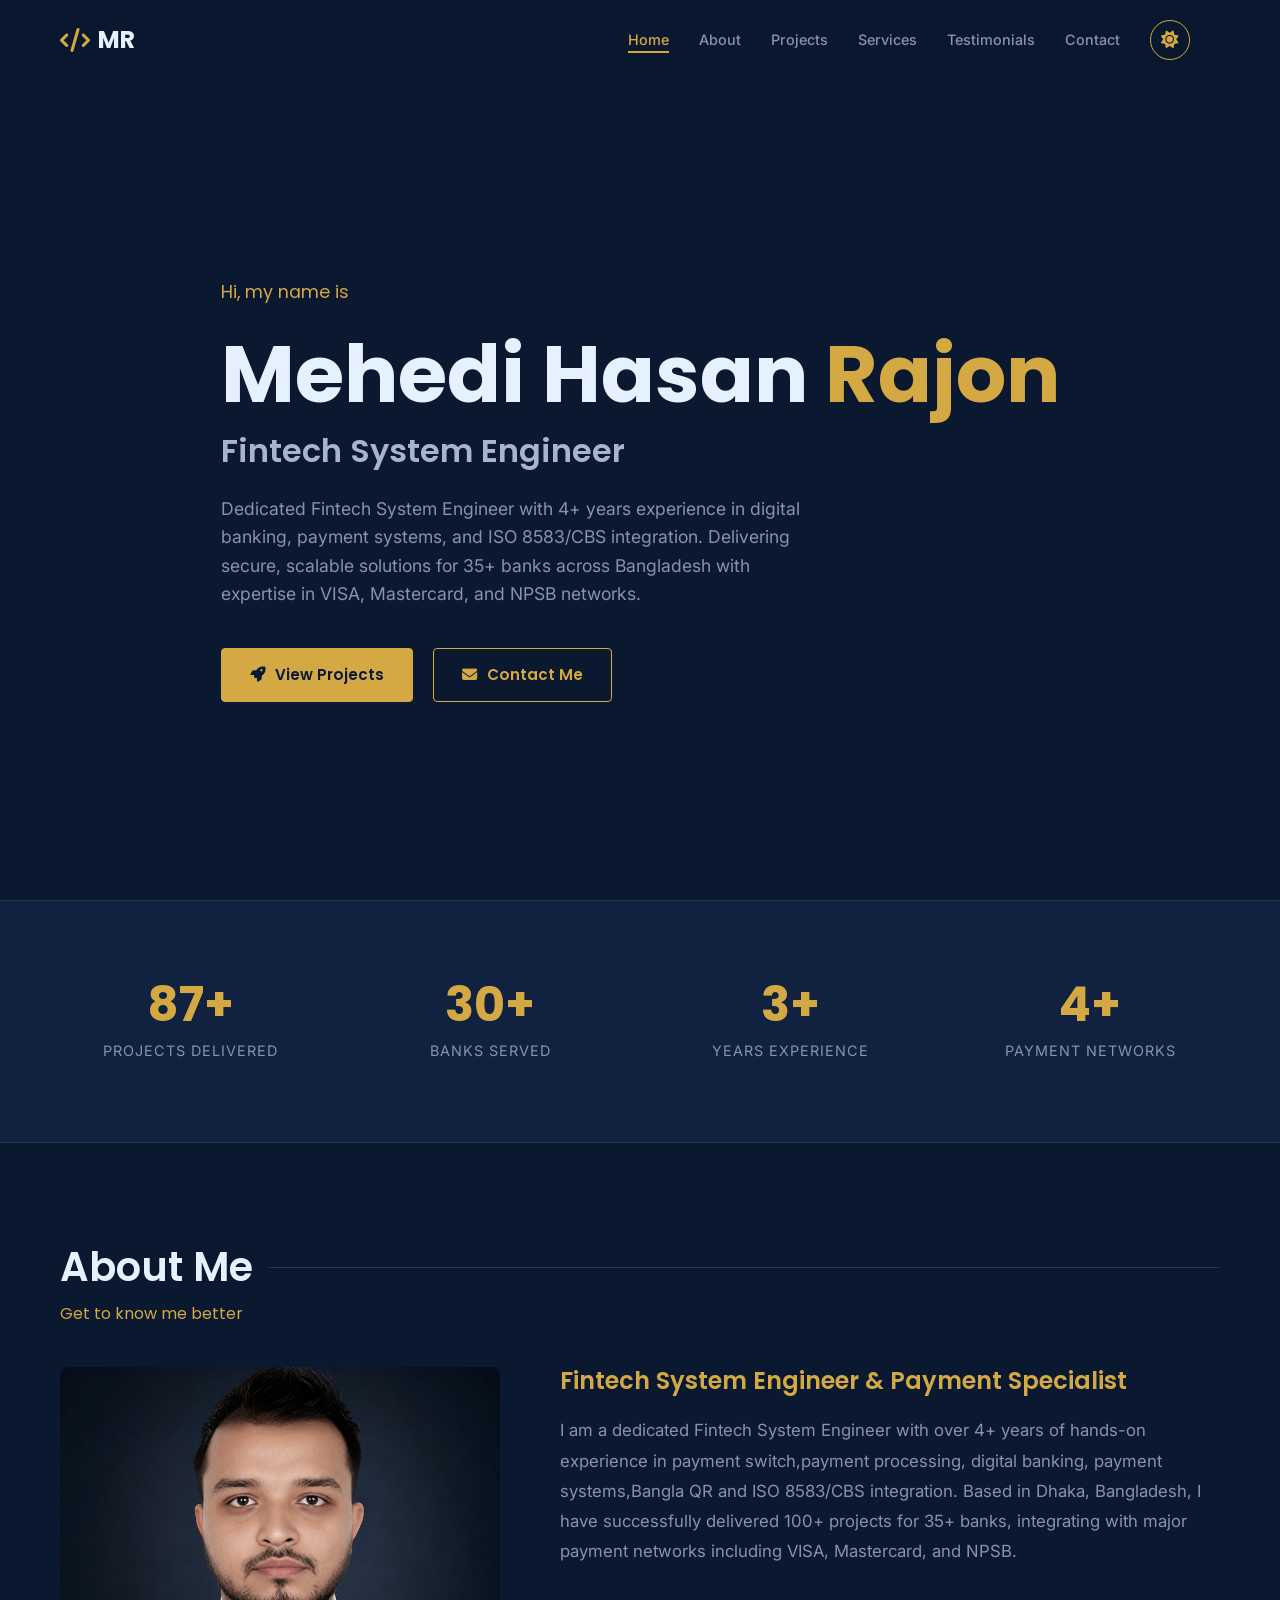
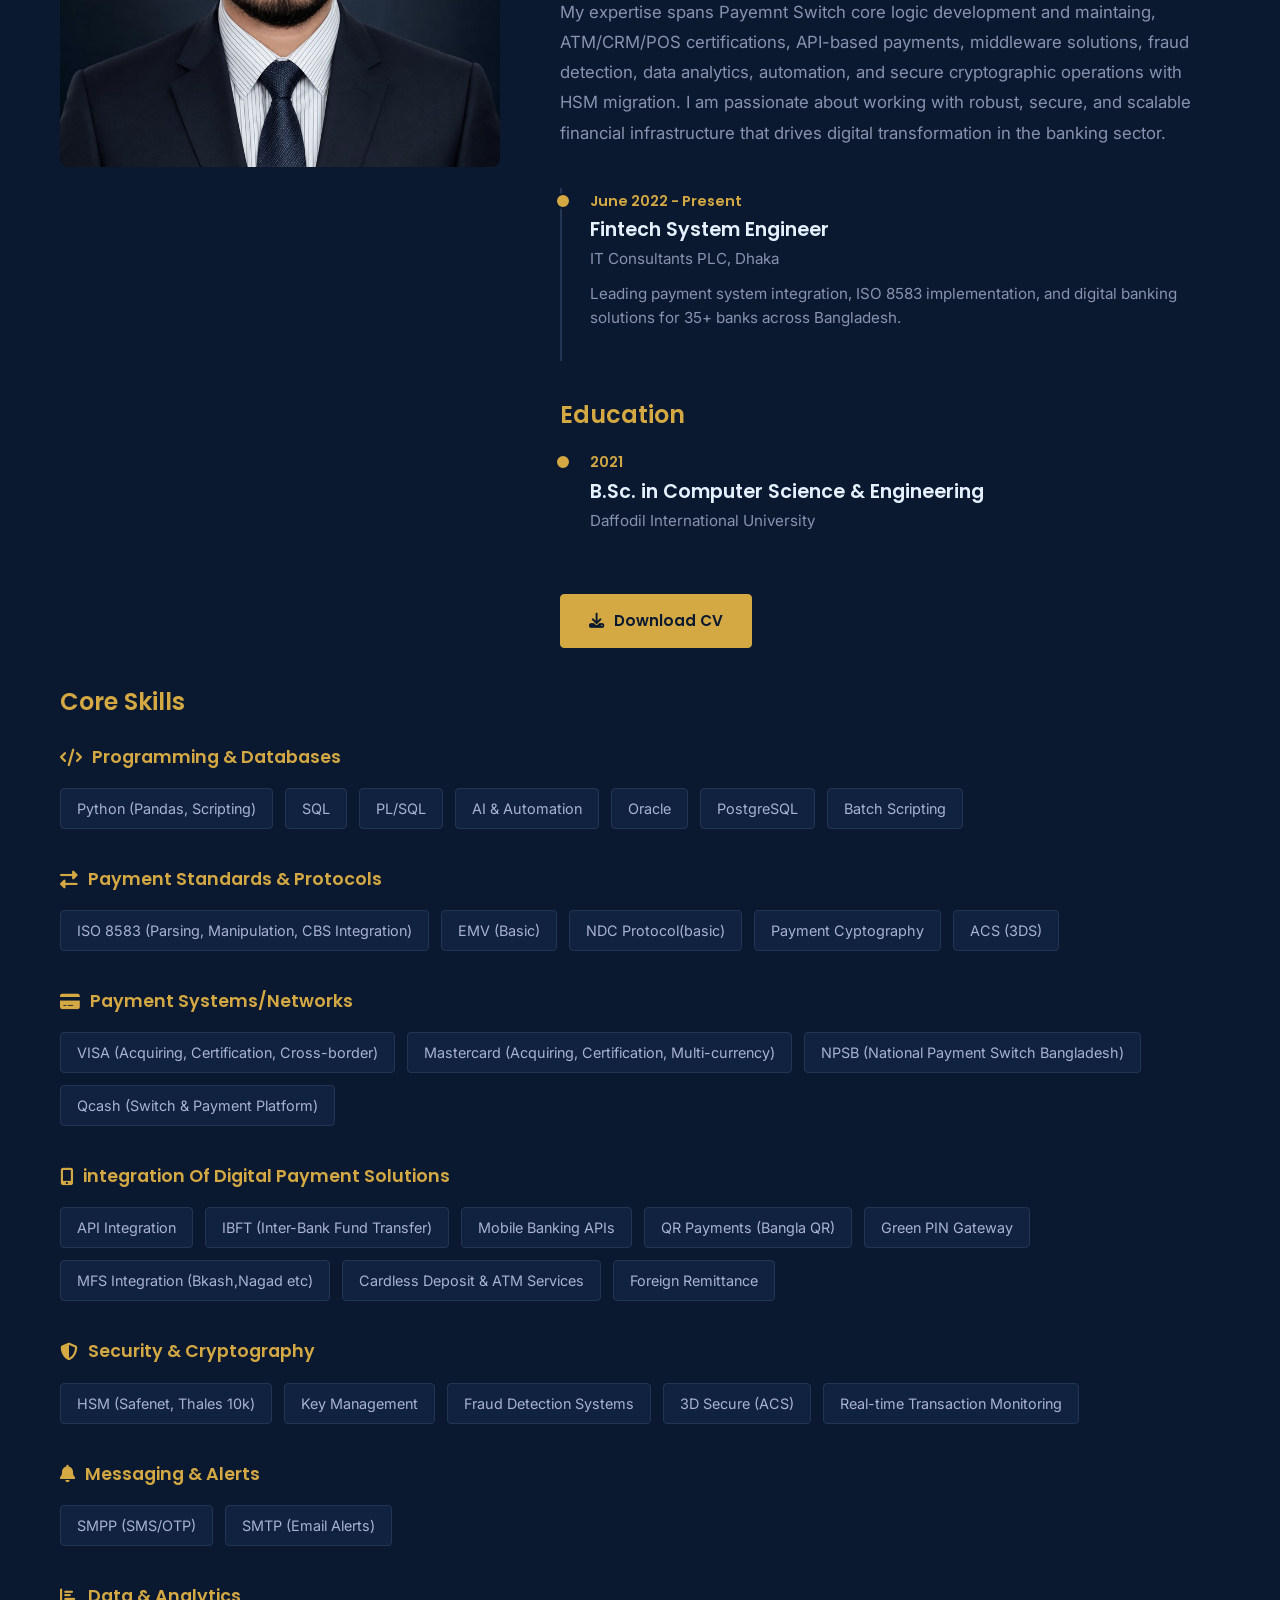
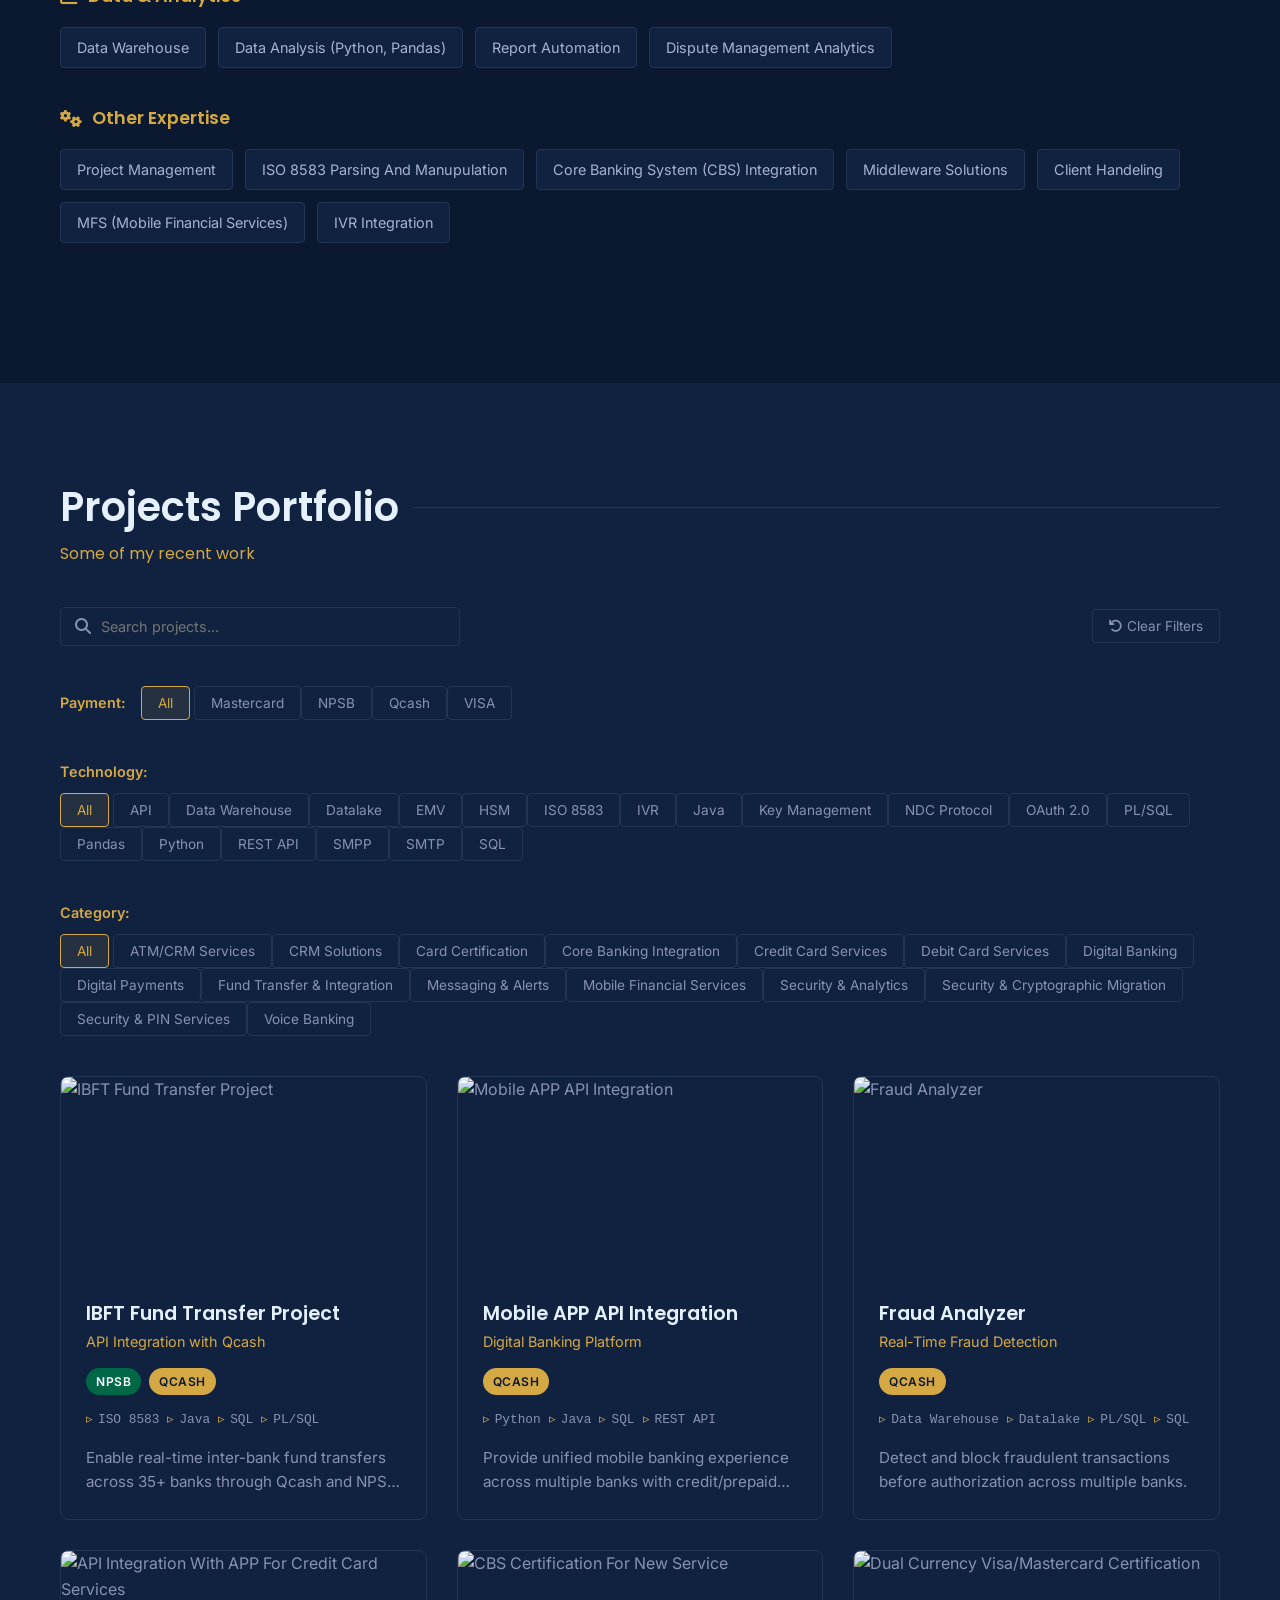
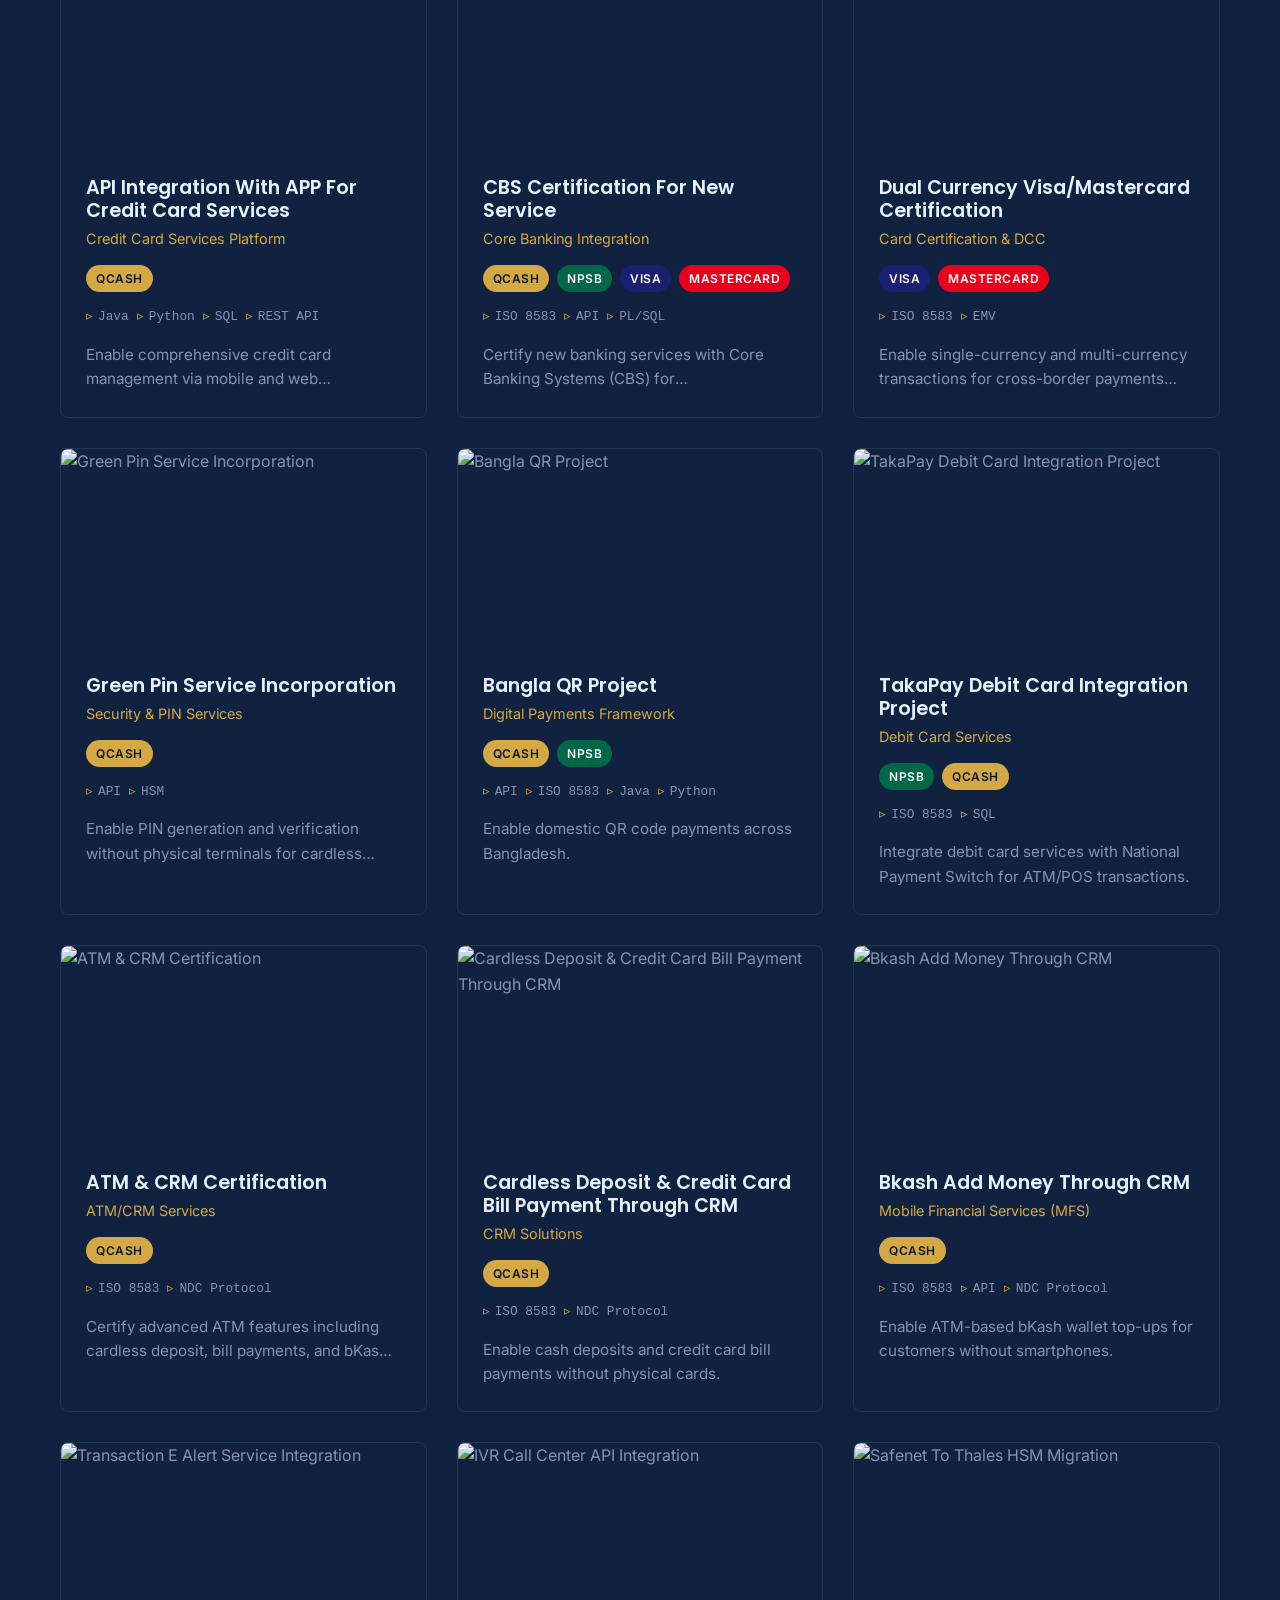
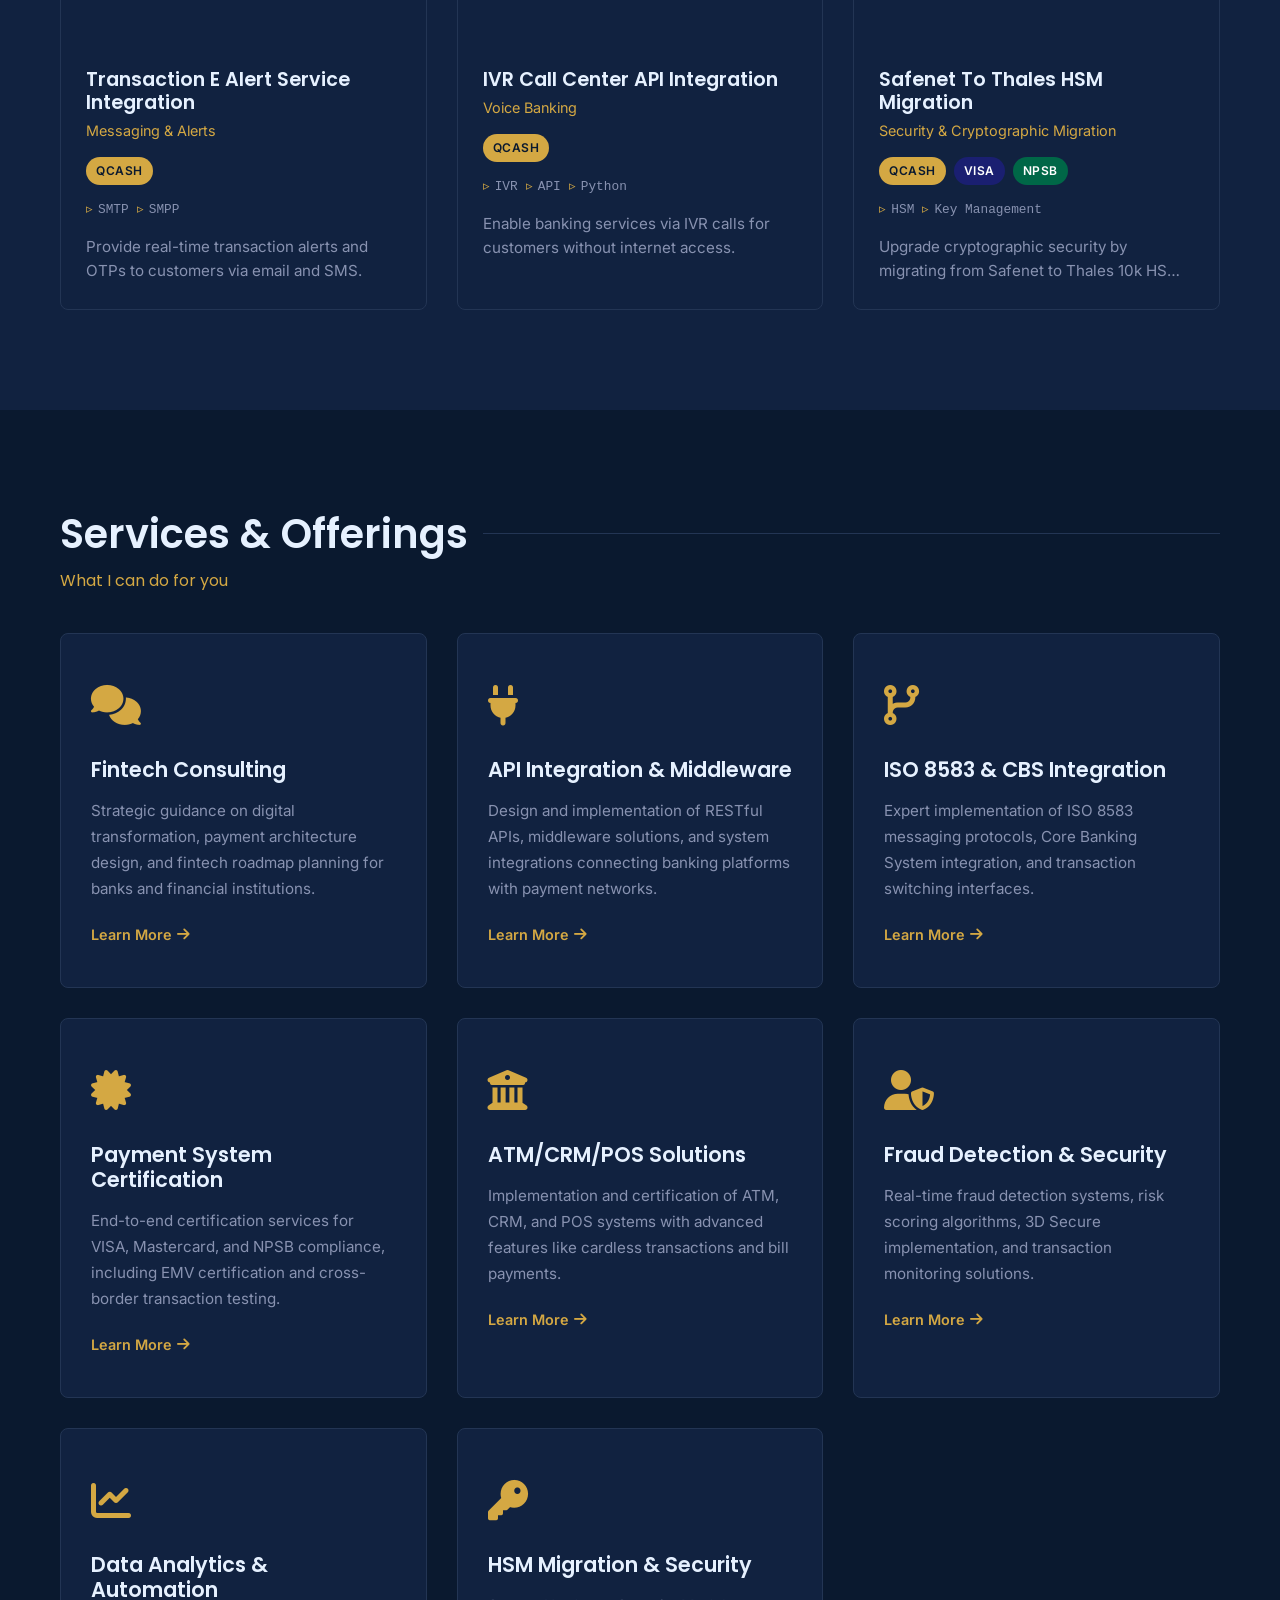
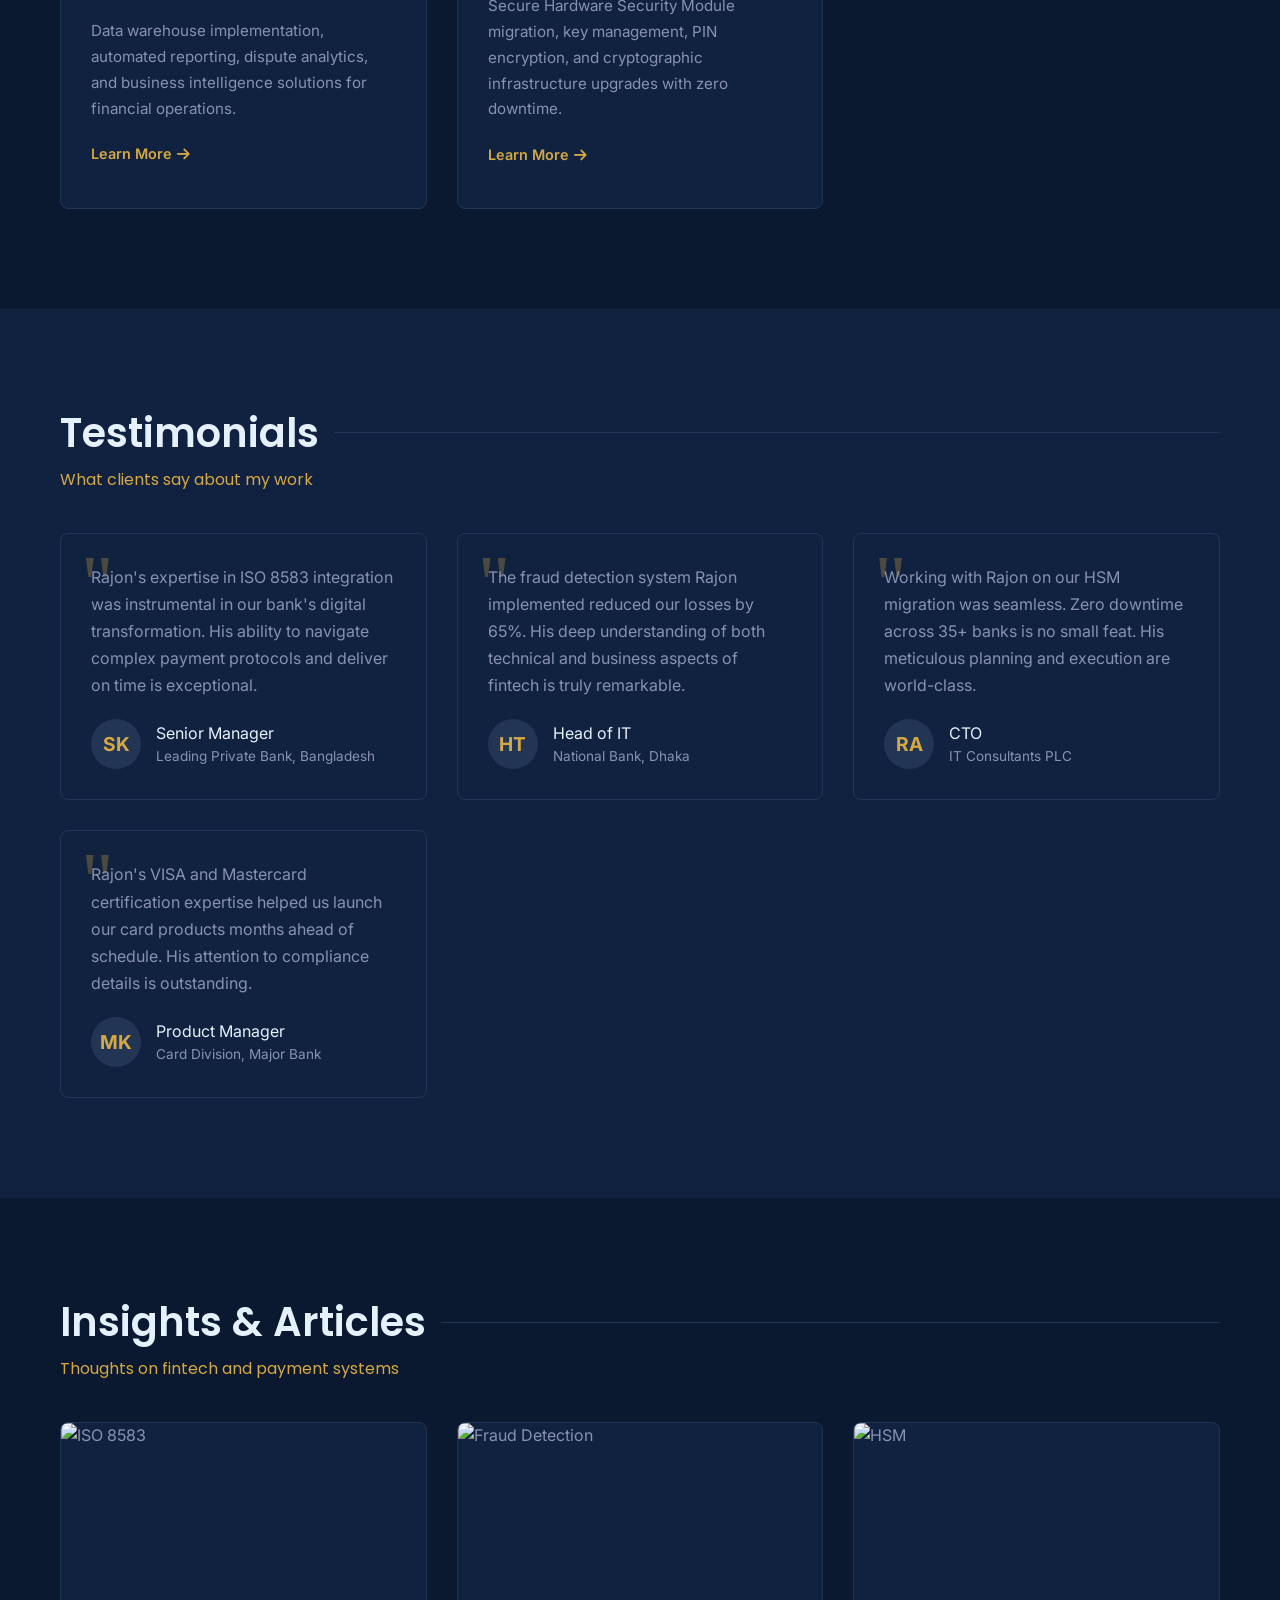
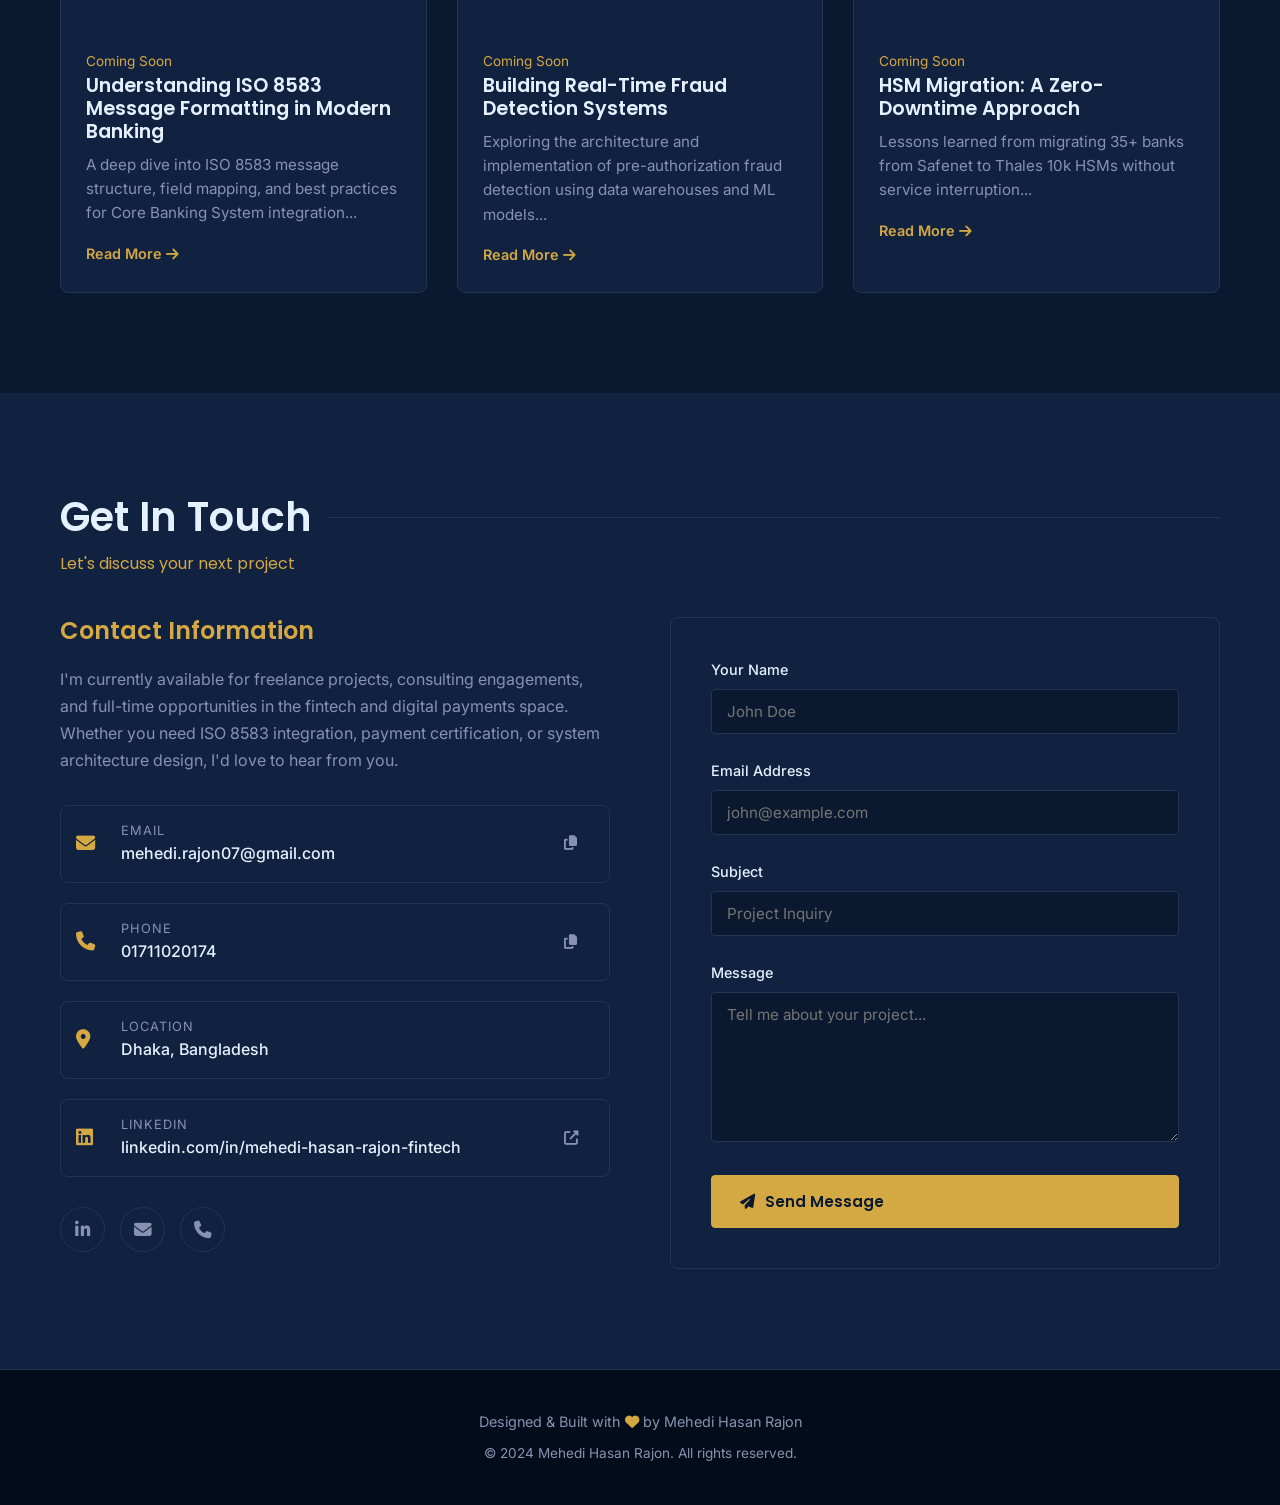
==== commit 5971478f: "Update index.html" ====
--- a/index.html
+++ b/index.html
@@ -131,7 +131,7 @@
             <span class="timeline-company">Daffodil International University</span>
           </div>
 
-          <a href="#" class="btn btn-primary" style="margin-top: 30px;" onclick="showToast('CV download coming soon!'); return false;">
+          <a href="cv/Mehedi_Hasan_Rajon_Resume.pdf" download class="btn btn-primary" style="margin-top: 30px;">
             <i class="fas fa-download"></i> Download CV
           </a>
         </div>
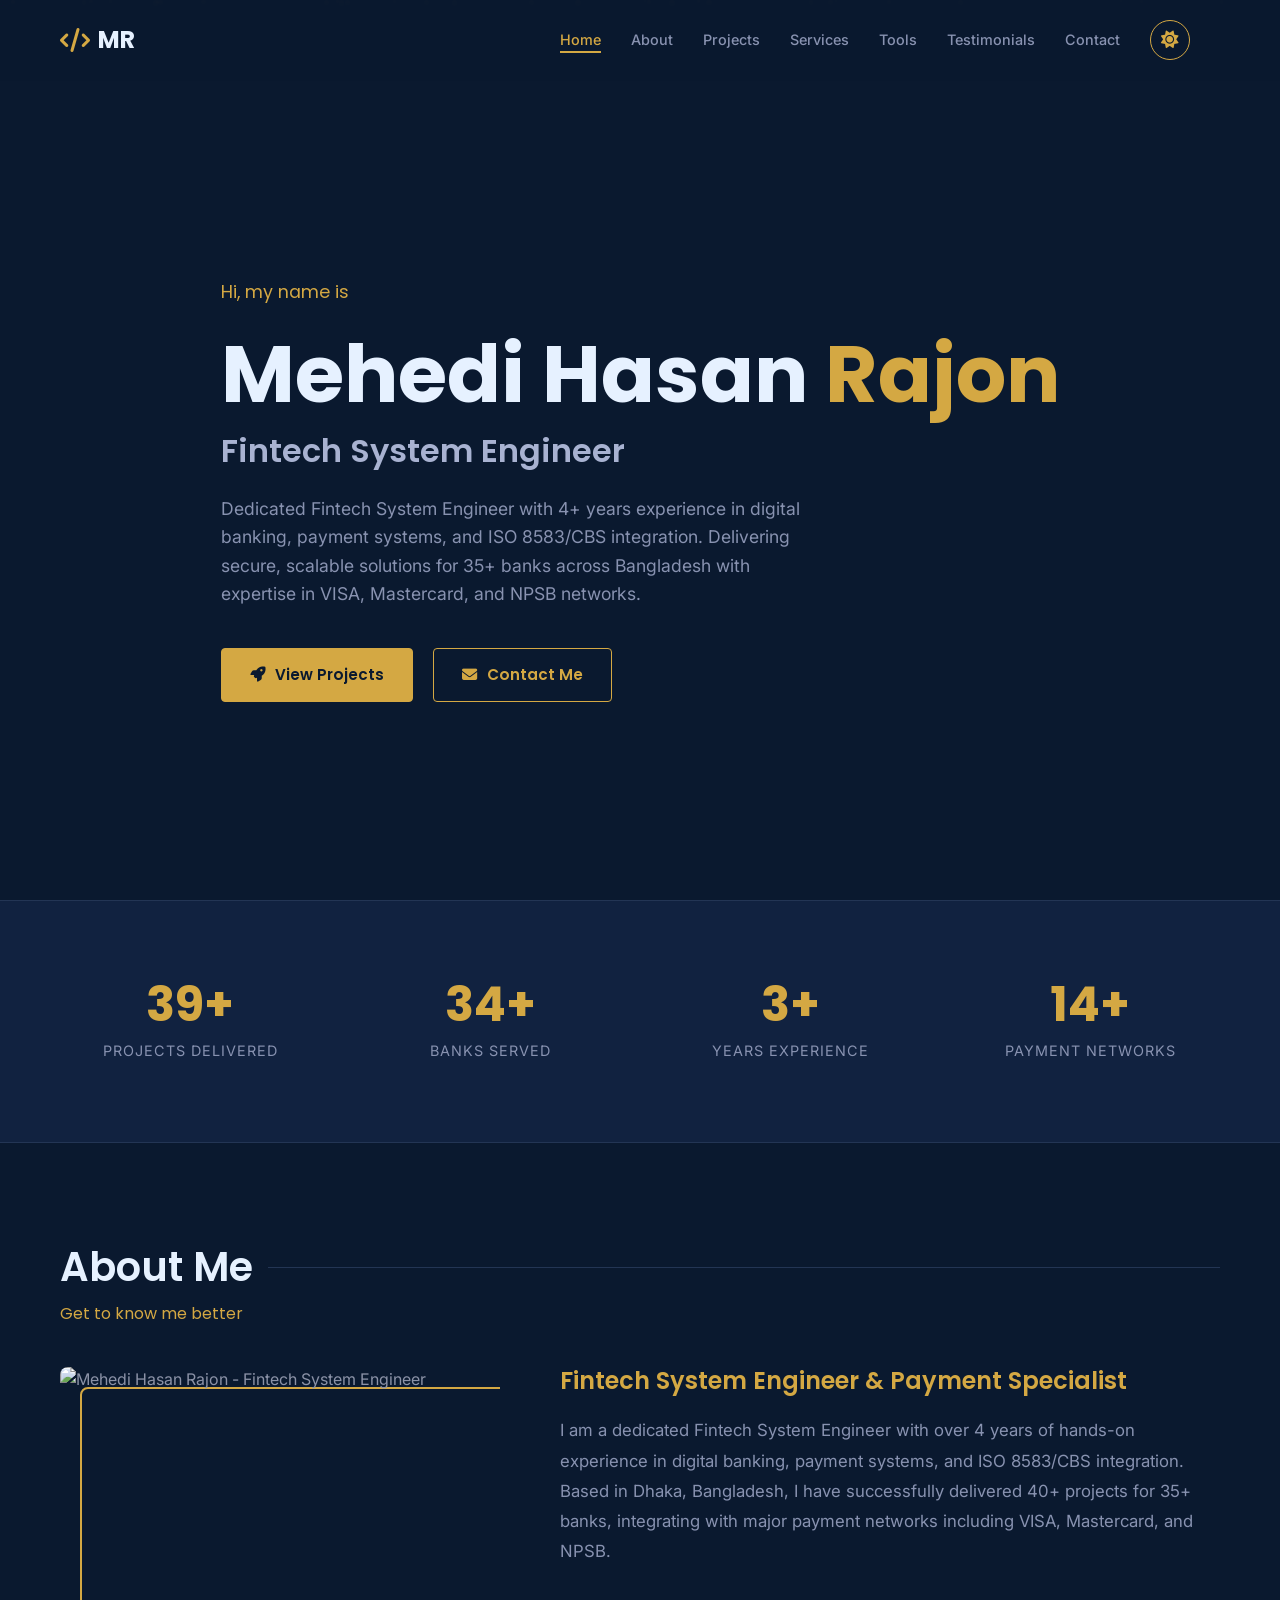
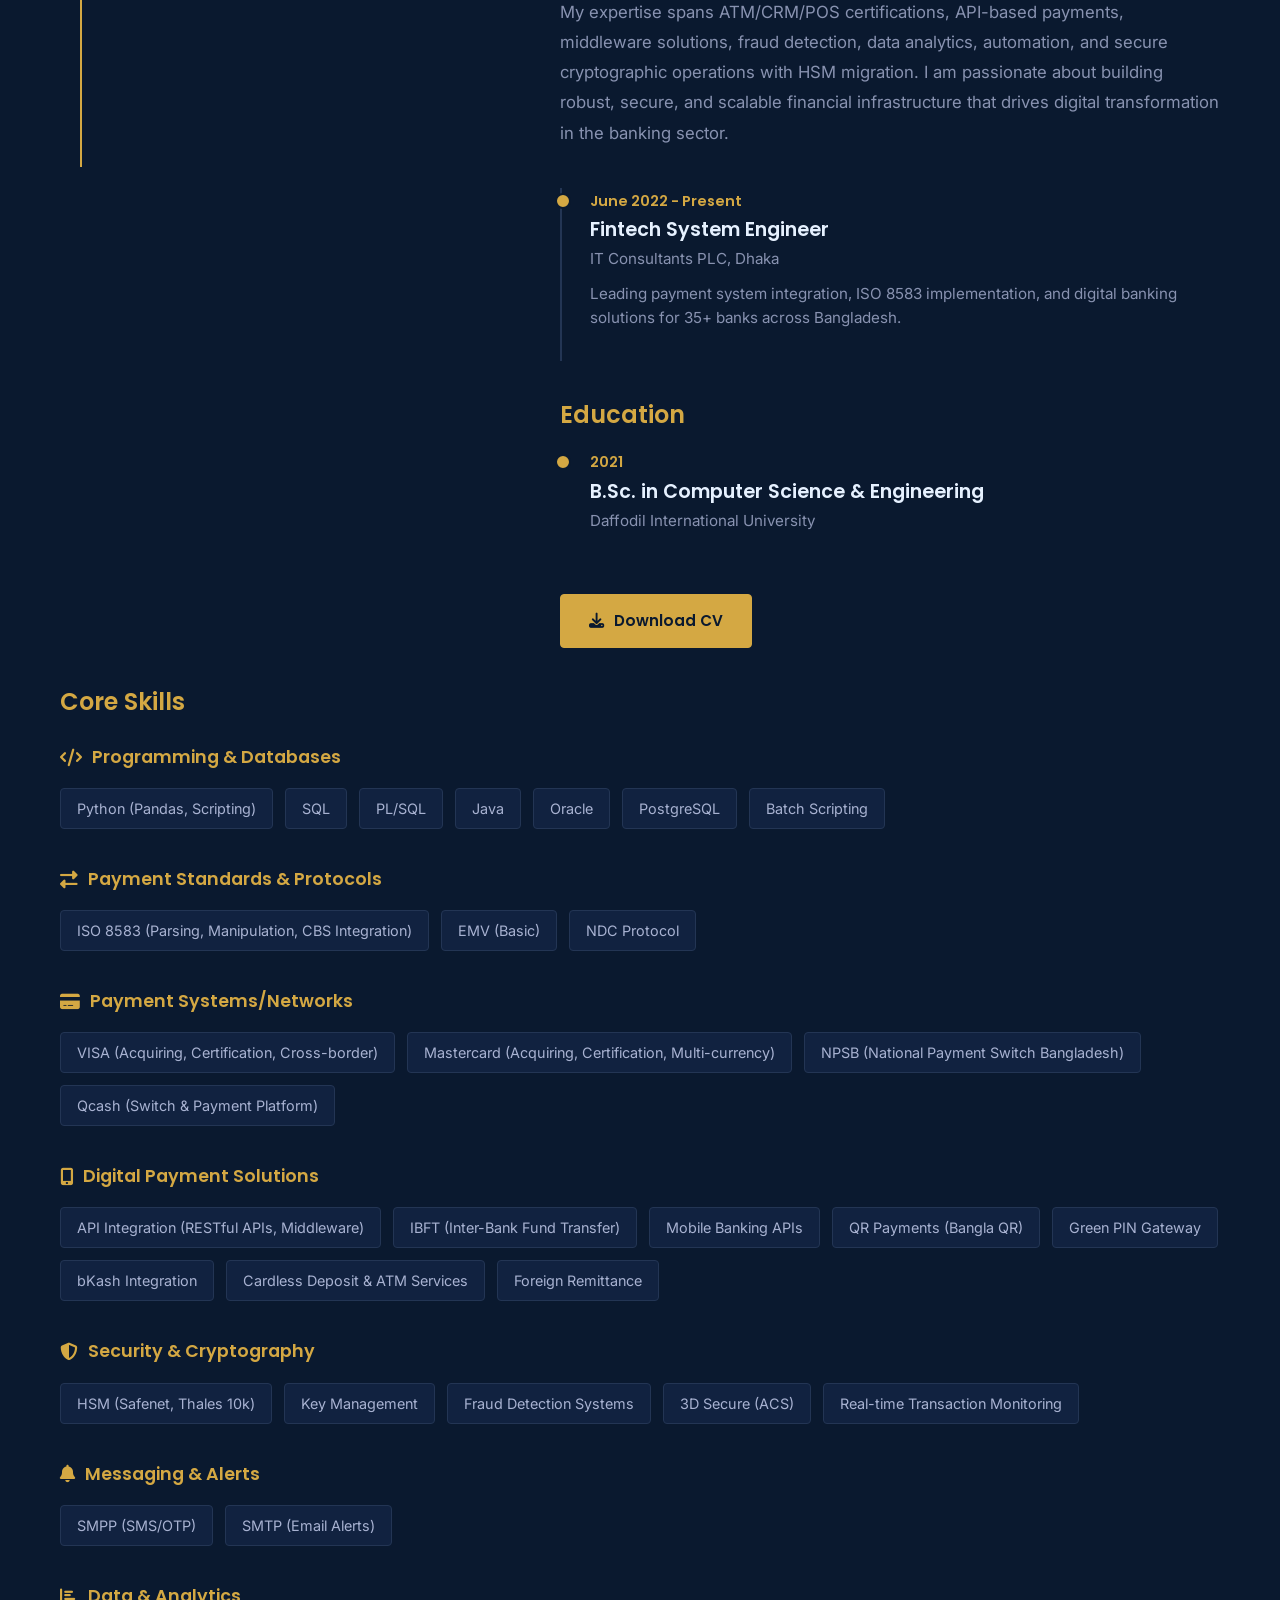
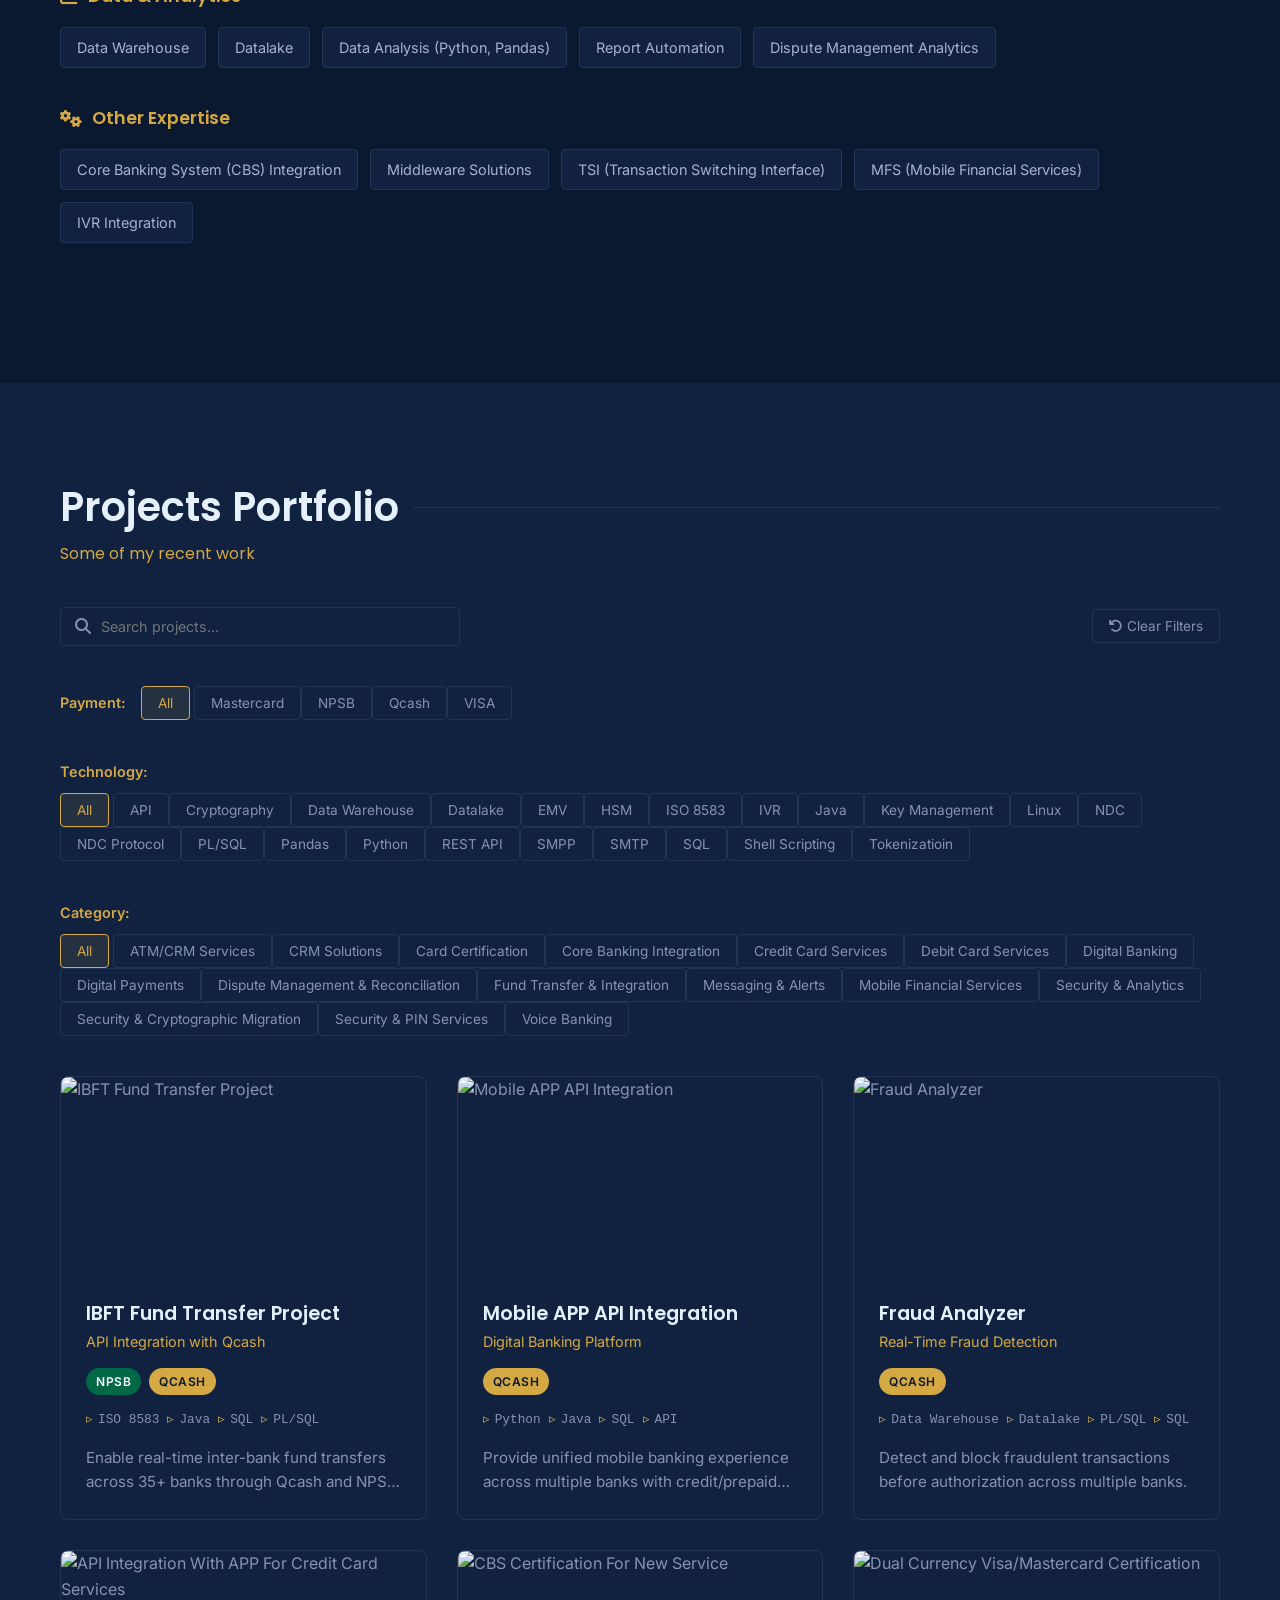
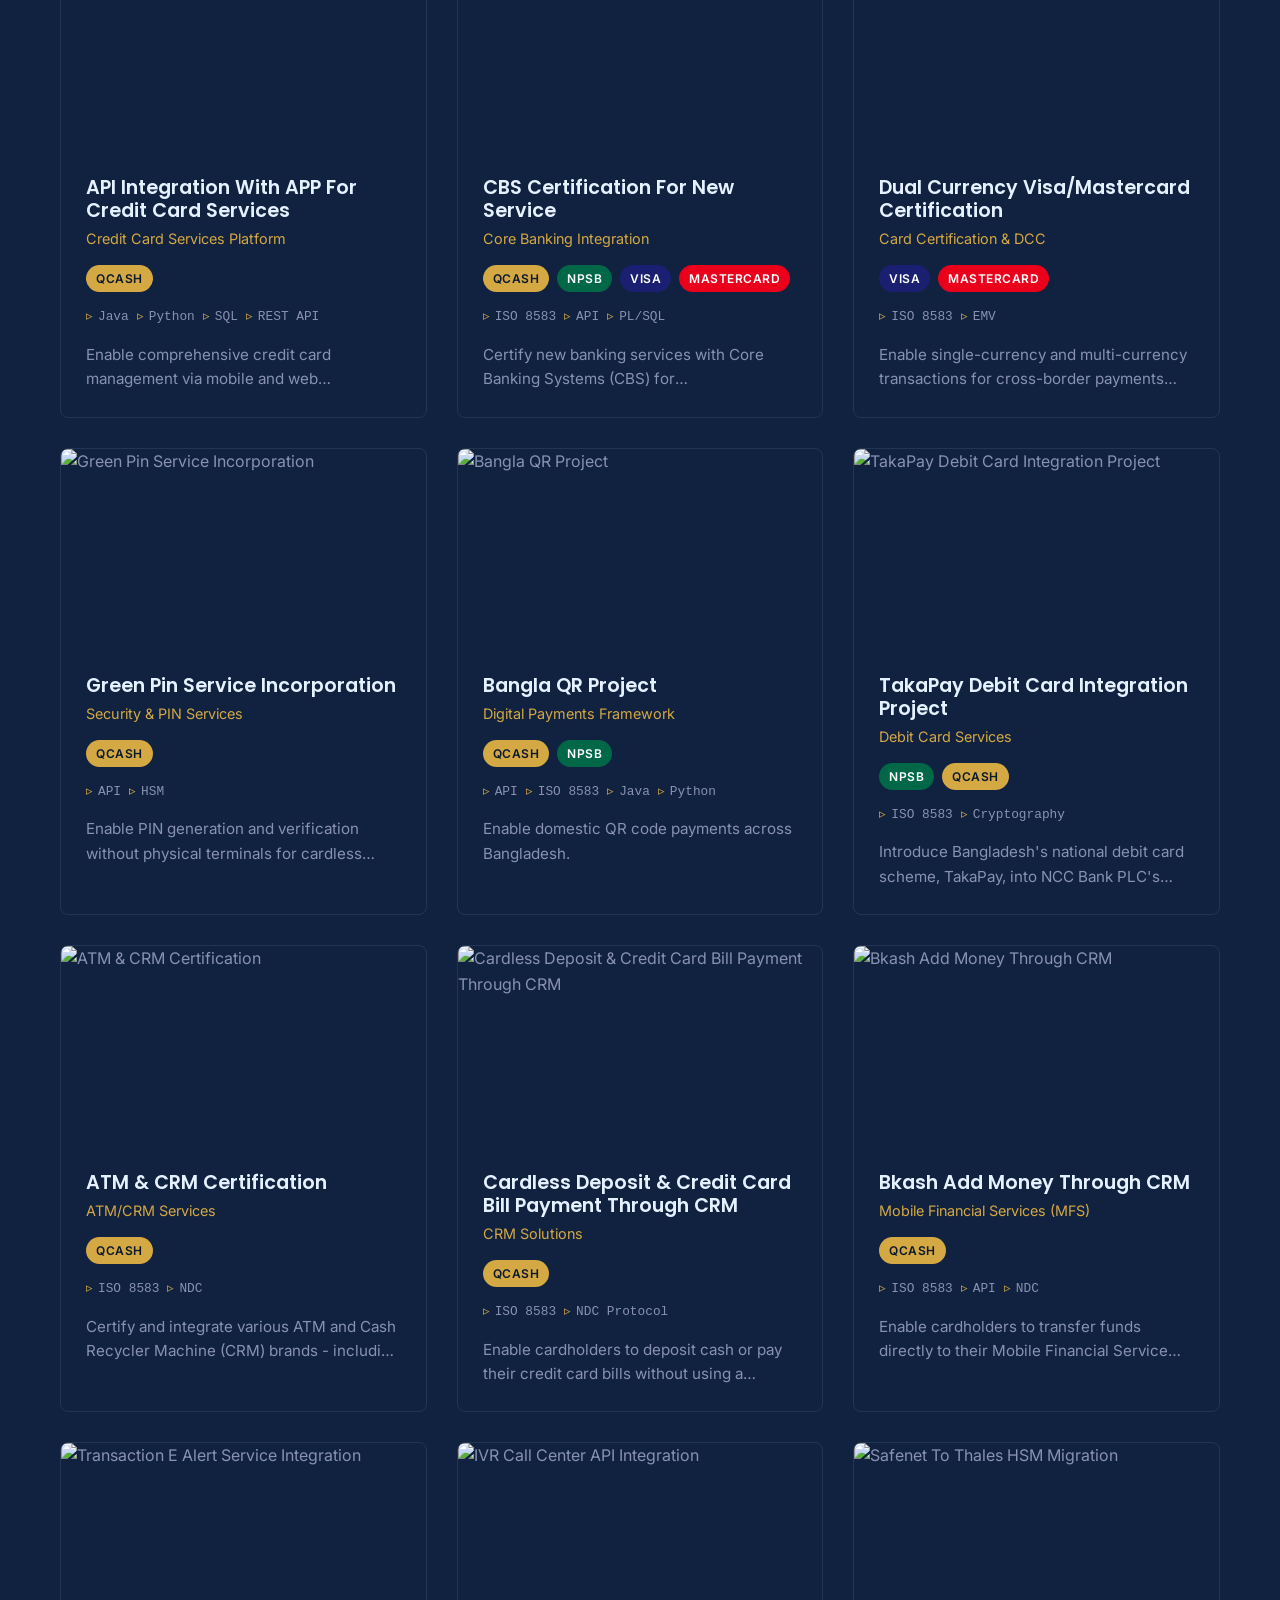
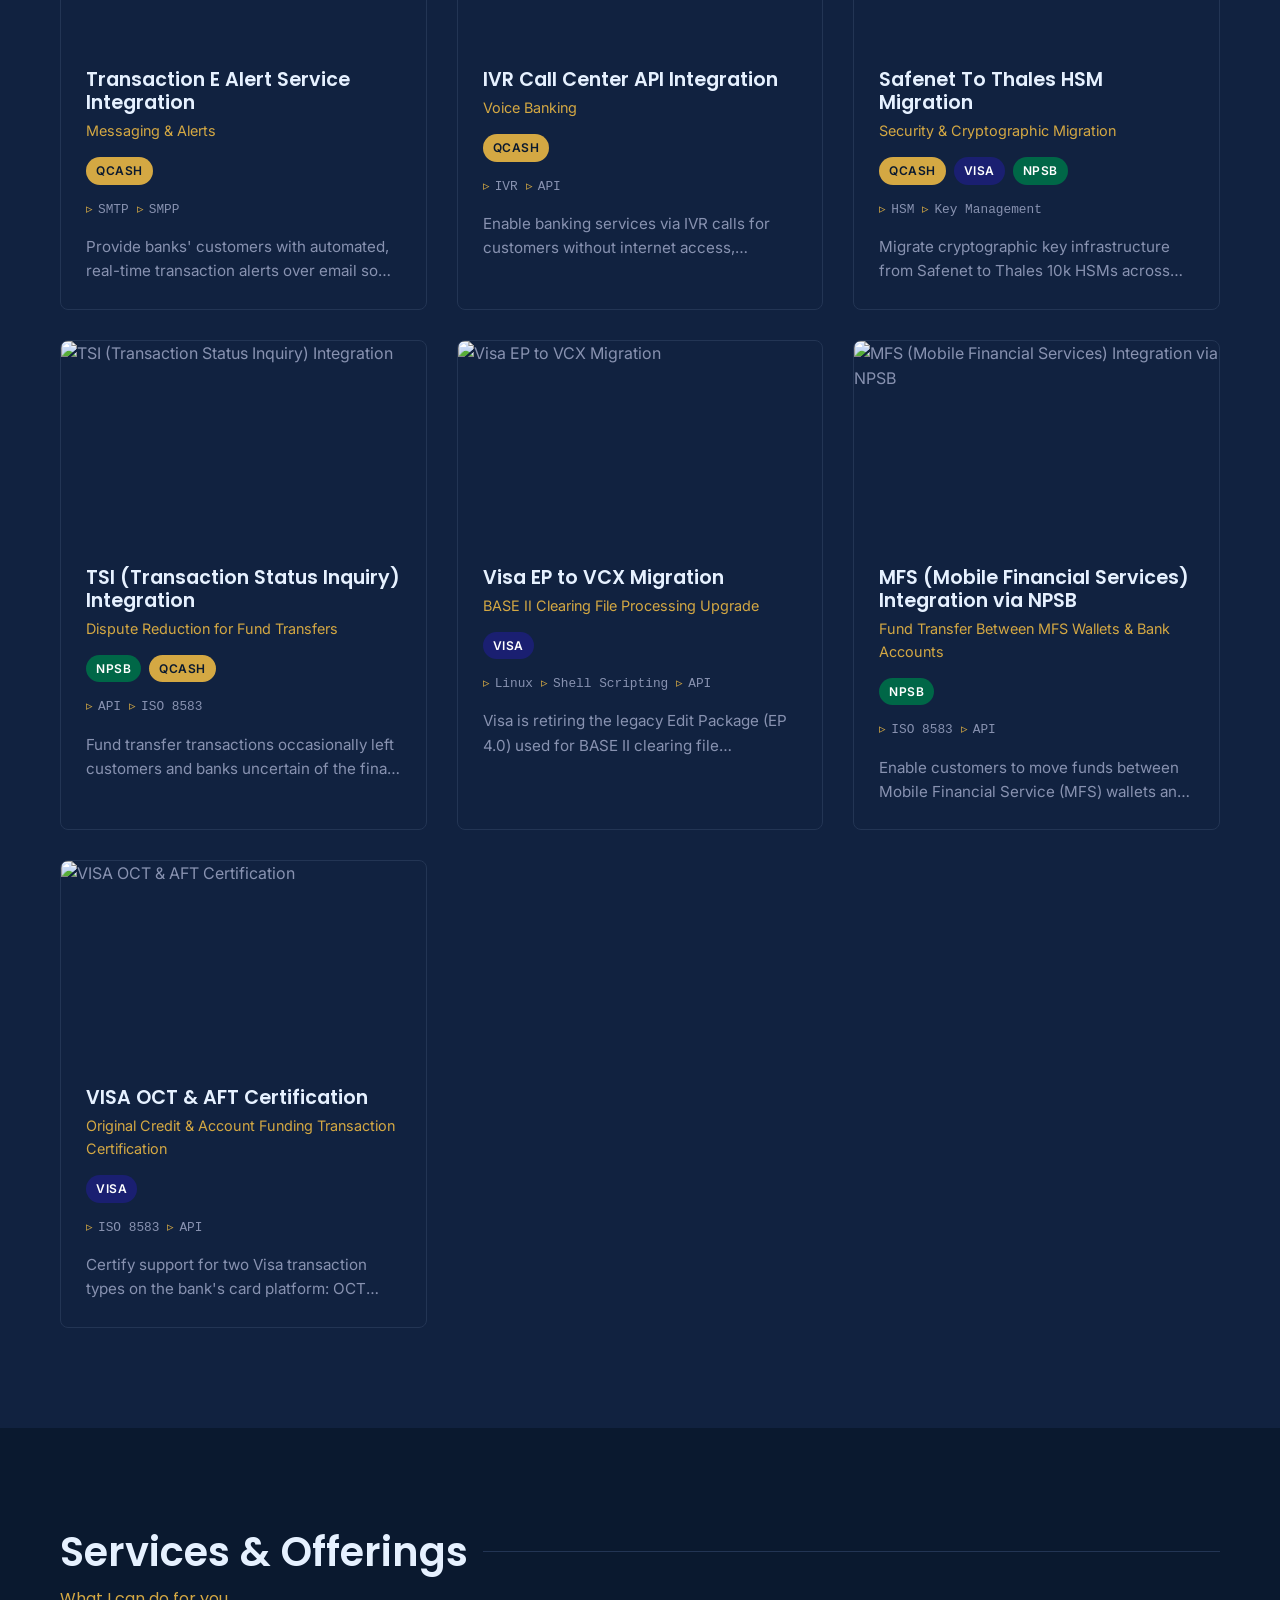
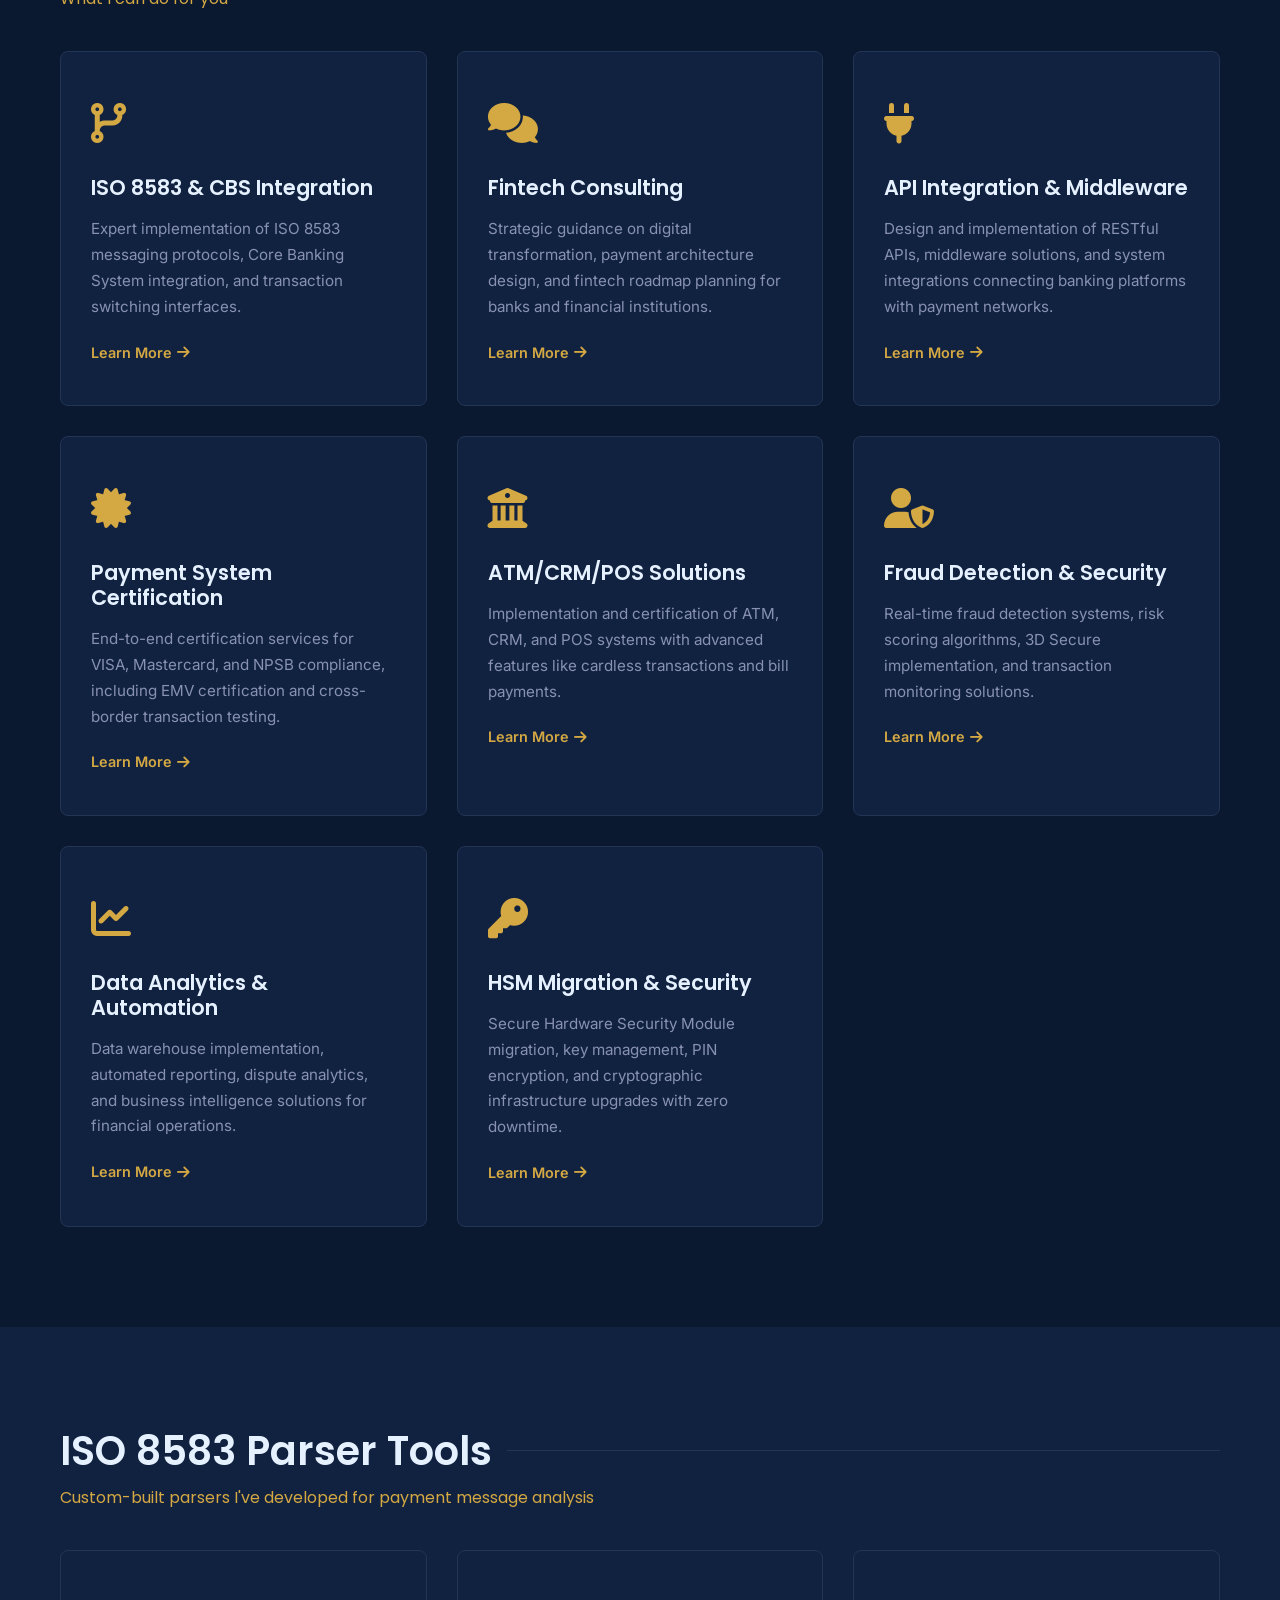
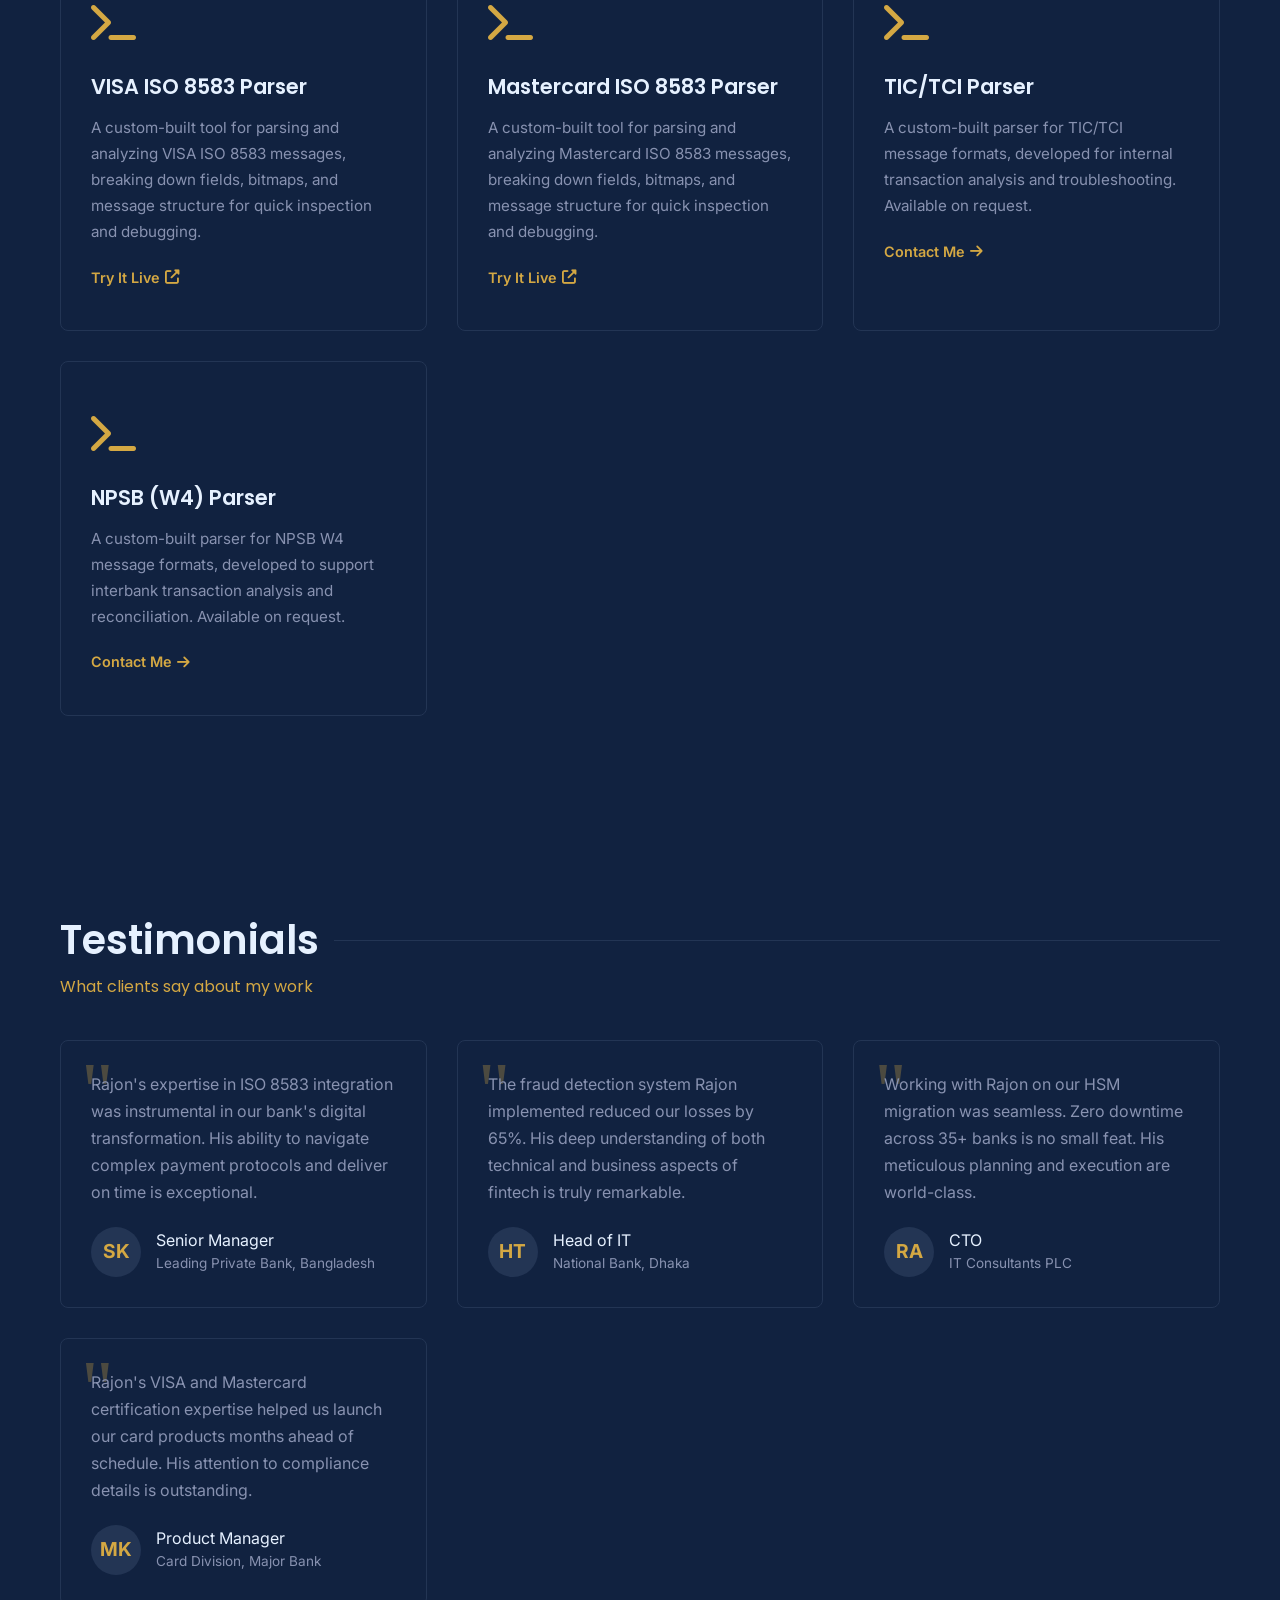
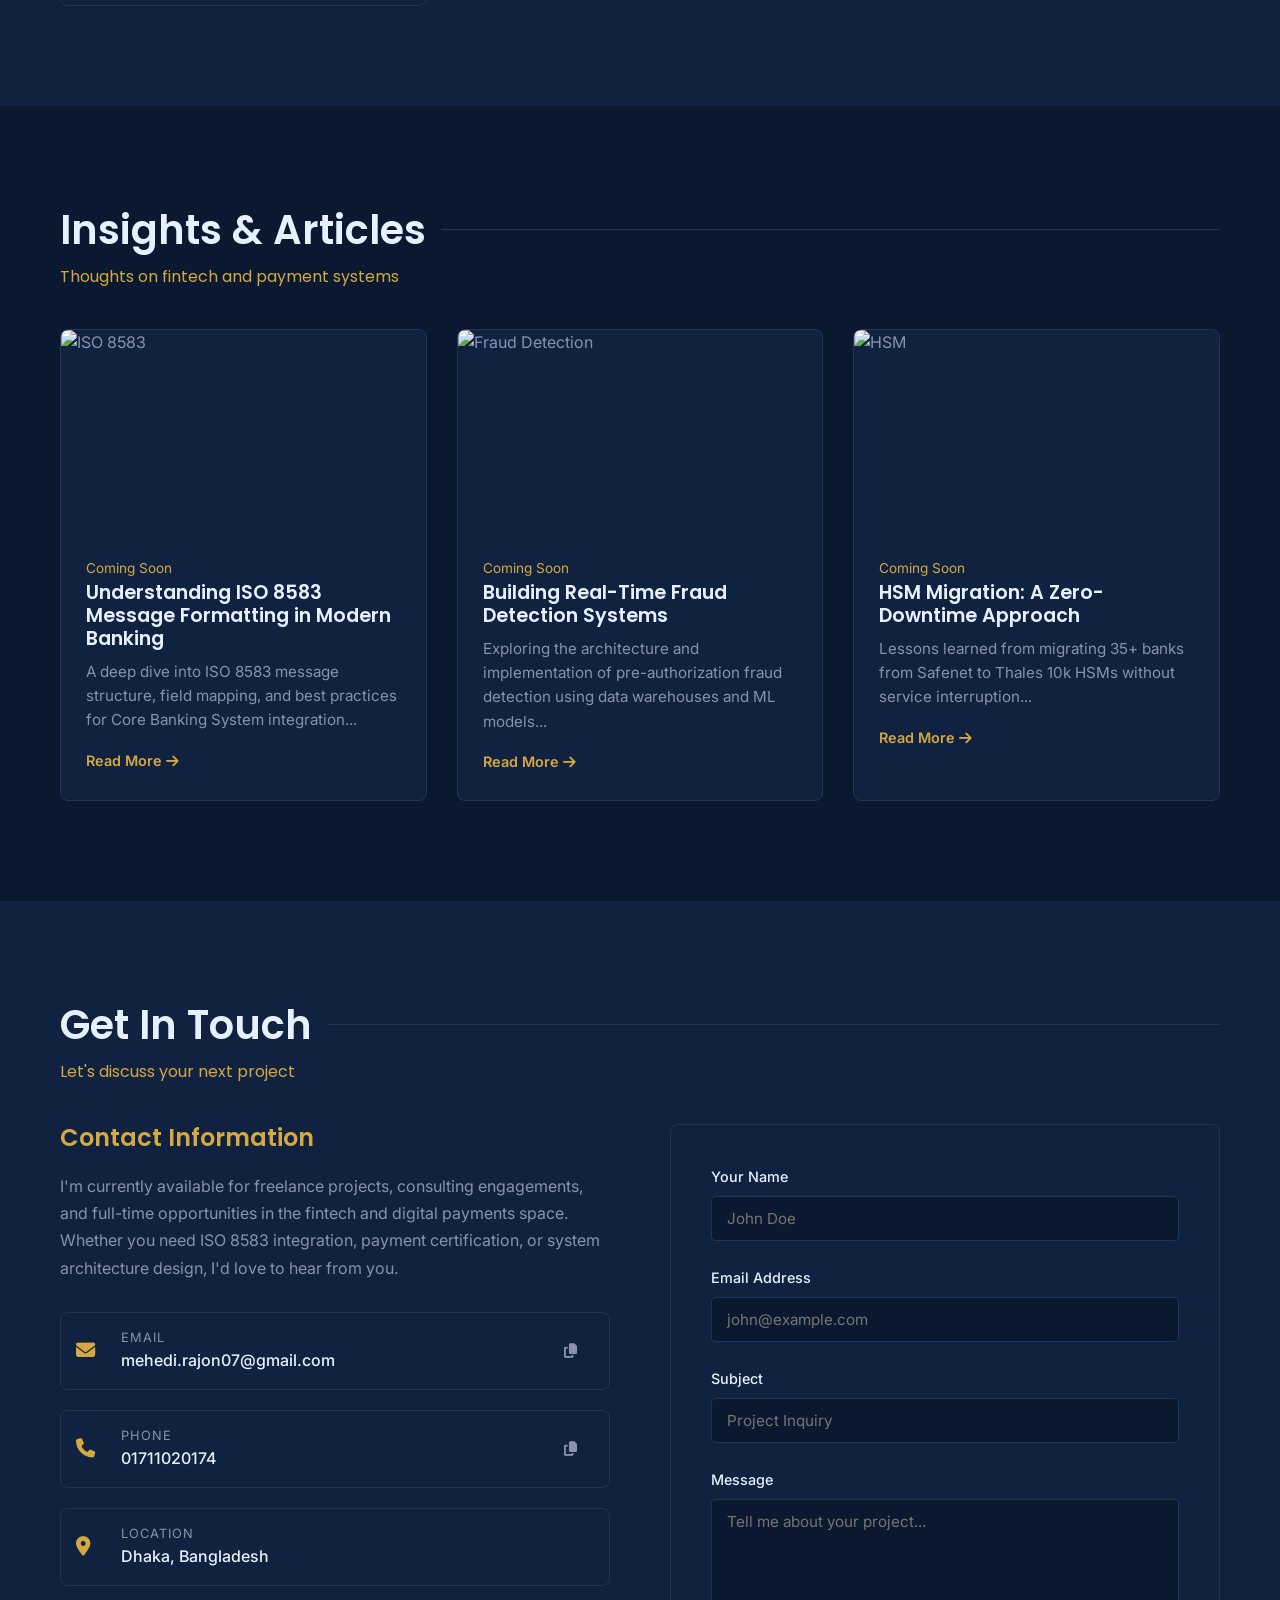
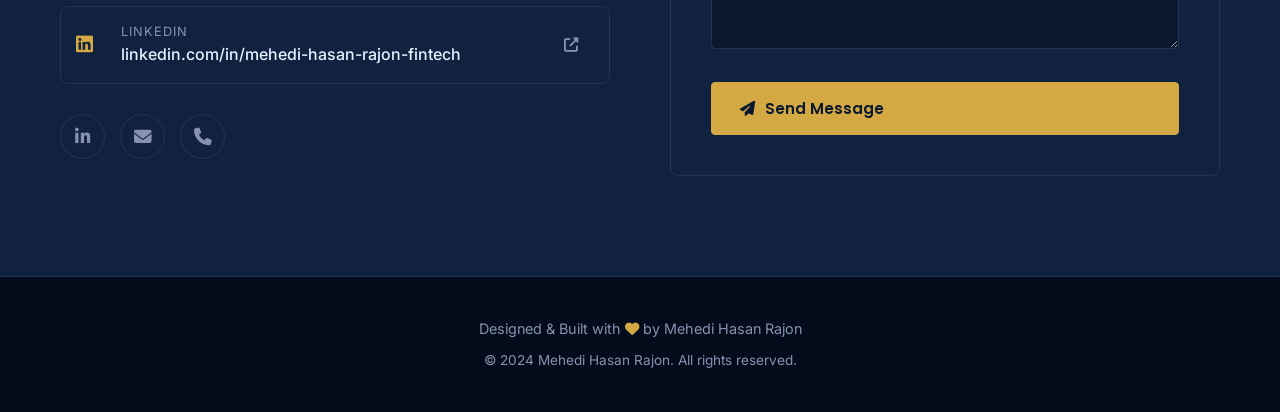
==== commit 90efde77: "Update index.html" ====
--- a/index.html
+++ b/index.html
@@ -35,6 +35,7 @@
         <li><a href="#about" class="nav-link">About</a></li>
         <li><a href="#projects" class="nav-link">Projects</a></li>
         <li><a href="#services" class="nav-link">Services</a></li>
+        <li><a href="#tools" class="nav-link">Tools</a></li>
         <li><a href="#testimonials" class="nav-link">Testimonials</a></li>
         <li><a href="#contact" class="nav-link">Contact</a></li>
         <li><button class="theme-toggle" id="themeToggle" aria-label="Toggle theme"><i class="fas fa-sun"></i></button></li>
@@ -74,11 +75,11 @@
     <div class="container">
       <div class="stats-grid">
         <div class="stat-item fade-in">
-          <div class="stat-number" data-target="100+">0+</div>
+          <div class="stat-number" data-target="40">0+</div>
           <div class="stat-label">Projects Delivered</div>
         </div>
         <div class="stat-item fade-in">
-          <div class="stat-number" data-target="35+">0+</div>
+          <div class="stat-number" data-target="35">0+</div>
           <div class="stat-label">Banks Served</div>
         </div>
         <div class="stat-item fade-in">
@@ -86,7 +87,7 @@
           <div class="stat-label">Years Experience</div>
         </div>
         <div class="stat-item fade-in">
-          <div class="stat-number" data-target="5">0+</div>
+          <div class="stat-number" data-target="15">0+</div>
           <div class="stat-label">Payment Networks</div>
         </div>
       </div>
@@ -102,17 +103,17 @@
       <div class="about-grid">
         <div class="about-image fade-in">
           <div class="about-image-wrapper">
-               <img src="img/profile.jpg" alt="Mehedi Hasan Rajon - Fintech System Engineer">
+            <img src="https://images.unsplash.com/photo-1507003211169-0a1dd7228f2d?w=600&q=80" alt="Mehedi Hasan Rajon - Fintech System Engineer">
           </div>
         </div>
 
         <div class="about-content fade-in">
           <h3>Fintech System Engineer & Payment Specialist</h3>
           <p class="about-text">
-            I am a dedicated Fintech System Engineer with over 4+ years of hands-on experience in payment switch,payment processing, digital banking, payment systems,Bangla QR  and ISO 8583/CBS integration. Based in Dhaka, Bangladesh, I have successfully delivered 100+ projects for 35+ banks, integrating with major payment networks including VISA, Mastercard, and NPSB.
+            I am a dedicated Fintech System Engineer with over 4 years of hands-on experience in digital banking, payment systems, and ISO 8583/CBS integration. Based in Dhaka, Bangladesh, I have successfully delivered 40+ projects for 35+ banks, integrating with major payment networks including VISA, Mastercard, and NPSB.
           </p>
           <p class="about-text">
-            My expertise spans Payemnt Switch core logic development and maintaing, ATM/CRM/POS certifications, API-based payments, middleware solutions, fraud detection, data analytics, automation, and secure cryptographic operations with HSM migration. I am passionate about working with robust, secure, and scalable financial infrastructure that drives digital transformation in the banking sector.
+            My expertise spans ATM/CRM/POS certifications, API-based payments, middleware solutions, fraud detection, data analytics, automation, and secure cryptographic operations with HSM migration. I am passionate about building robust, secure, and scalable financial infrastructure that drives digital transformation in the banking sector.
           </p>
 
           <div class="timeline">
@@ -131,7 +132,7 @@
             <span class="timeline-company">Daffodil International University</span>
           </div>
 
-          <a href="cv/Mehedi_Hasan_Rajon_Resume.pdf" download class="btn btn-primary" style="margin-top: 30px;">
+          <a href="cv/Mehedi_Hasan_Rajon_CV.pdf" download class="btn btn-primary" style="margin-top: 30px;">
             <i class="fas fa-download"></i> Download CV
           </a>
         </div>
@@ -147,7 +148,7 @@
             <span class="skill-tag">Python (Pandas, Scripting)</span>
             <span class="skill-tag">SQL</span>
             <span class="skill-tag">PL/SQL</span>
-            <span class="skill-tag">AI & Automation</span>
+            <span class="skill-tag">Java</span>
             <span class="skill-tag">Oracle</span>
             <span class="skill-tag">PostgreSQL</span>
             <span class="skill-tag">Batch Scripting</span>
@@ -159,9 +160,7 @@
           <div class="skills-grid">
             <span class="skill-tag">ISO 8583 (Parsing, Manipulation, CBS Integration)</span>
             <span class="skill-tag">EMV (Basic)</span>
-            <span class="skill-tag">NDC Protocol(basic)</span>
-            <span class="skill-tag">Payment Cyptography</span>
-            <span class="skill-tag">ACS (3DS) </span>
+            <span class="skill-tag">NDC Protocol</span>
           </div>
         </div>
 
@@ -176,14 +175,14 @@
         </div>
 
         <div class="skills-category">
-          <h4 class="skills-category-title"><i class="fas fa-mobile-alt"></i>integration Of Digital Payment Solutions</h4>
-          <div class="skills-grid">
-            <span class="skill-tag">API Integration </span>
+          <h4 class="skills-category-title"><i class="fas fa-mobile-alt"></i> Digital Payment Solutions</h4>
+          <div class="skills-grid">
+            <span class="skill-tag">API Integration (RESTful APIs, Middleware)</span>
             <span class="skill-tag">IBFT (Inter-Bank Fund Transfer)</span>
             <span class="skill-tag">Mobile Banking APIs</span>
             <span class="skill-tag">QR Payments (Bangla QR)</span>
             <span class="skill-tag">Green PIN Gateway</span>
-            <span class="skill-tag">MFS Integration (Bkash,Nagad etc)</span>
+            <span class="skill-tag">bKash Integration</span>
             <span class="skill-tag">Cardless Deposit & ATM Services</span>
             <span class="skill-tag">Foreign Remittance</span>
           </div>
@@ -212,6 +211,7 @@
           <h4 class="skills-category-title"><i class="fas fa-chart-bar"></i> Data & Analytics</h4>
           <div class="skills-grid">
             <span class="skill-tag">Data Warehouse</span>
+            <span class="skill-tag">Datalake</span>
             <span class="skill-tag">Data Analysis (Python, Pandas)</span>
             <span class="skill-tag">Report Automation</span>
             <span class="skill-tag">Dispute Management Analytics</span>
@@ -221,11 +221,9 @@
         <div class="skills-category">
           <h4 class="skills-category-title"><i class="fas fa-cogs"></i> Other Expertise</h4>
           <div class="skills-grid">
-            <span class="skill-tag">Project Management</span>
-            <span class="skill-tag">ISO 8583 Parsing And Manupulation</span>
             <span class="skill-tag">Core Banking System (CBS) Integration</span>
             <span class="skill-tag">Middleware Solutions</span>
-            <span class="skill-tag">Client Handeling</span>
+            <span class="skill-tag">TSI (Transaction Switching Interface)</span>
             <span class="skill-tag">MFS (Mobile Financial Services)</span>
             <span class="skill-tag">IVR Integration</span>
           </div>
@@ -299,6 +297,13 @@
 
       <div class="services-grid">
         <div class="service-card fade-in">
+          <div class="service-icon"><i class="fas fa-code-branch"></i></div>
+          <h3 class="service-title">ISO 8583 & CBS Integration</h3>
+          <p class="service-desc">Expert implementation of ISO 8583 messaging protocols, Core Banking System integration, and transaction switching interfaces.</p>
+          <a href="#contact" class="service-link">Learn More <i class="fas fa-arrow-right"></i></a>
+        </div>
+
+        <div class="service-card fade-in">
           <div class="service-icon"><i class="fas fa-comments"></i></div>
           <h3 class="service-title">Fintech Consulting</h3>
           <p class="service-desc">Strategic guidance on digital transformation, payment architecture design, and fintech roadmap planning for banks and financial institutions.</p>
@@ -313,13 +318,6 @@
         </div>
 
         <div class="service-card fade-in">
-          <div class="service-icon"><i class="fas fa-code-branch"></i></div>
-          <h3 class="service-title">ISO 8583 & CBS Integration</h3>
-          <p class="service-desc">Expert implementation of ISO 8583 messaging protocols, Core Banking System integration, and transaction switching interfaces.</p>
-          <a href="#contact" class="service-link">Learn More <i class="fas fa-arrow-right"></i></a>
-        </div>
-
-        <div class="service-card fade-in">
           <div class="service-icon"><i class="fas fa-certificate"></i></div>
           <h3 class="service-title">Payment System Certification</h3>
           <p class="service-desc">End-to-end certification services for VISA, Mastercard, and NPSB compliance, including EMV certification and cross-border transaction testing.</p>
@@ -352,6 +350,44 @@
           <h3 class="service-title">HSM Migration & Security</h3>
           <p class="service-desc">Secure Hardware Security Module migration, key management, PIN encryption, and cryptographic infrastructure upgrades with zero downtime.</p>
           <a href="#contact" class="service-link">Learn More <i class="fas fa-arrow-right"></i></a>
+        </div>
+      </div>
+    </div>
+  </section>
+
+  <!-- ISO 8583 Parser Tools -->
+  <section class="section" id="tools" style="background: var(--navy-light);">
+    <div class="container">
+      <h2 class="section-title fade-in">ISO 8583 Parser Tools</h2>
+      <span class="section-subtitle fade-in">Custom-built parsers I've developed for payment message analysis</span>
+
+      <div class="services-grid">
+        <div class="service-card fade-in">
+          <div class="service-icon"><i class="fas fa-terminal"></i></div>
+          <h3 class="service-title">VISA ISO 8583 Parser</h3>
+          <p class="service-desc">A custom-built tool for parsing and analyzing VISA ISO 8583 messages, breaking down fields, bitmaps, and message structure for quick inspection and debugging.</p>
+          <a href="https://visa-iso-8583-parser-84oy.onrender.com/" target="_blank" rel="noopener noreferrer" class="service-link">Try It Live <i class="fas fa-external-link-alt"></i></a>
+        </div>
+
+        <div class="service-card fade-in">
+          <div class="service-icon"><i class="fas fa-terminal"></i></div>
+          <h3 class="service-title">Mastercard ISO 8583 Parser</h3>
+          <p class="service-desc">A custom-built tool for parsing and analyzing Mastercard ISO 8583 messages, breaking down fields, bitmaps, and message structure for quick inspection and debugging.</p>
+          <a href="https://mastercard-iso-8583-parser.onrender.com/" target="_blank" rel="noopener noreferrer" class="service-link">Try It Live <i class="fas fa-external-link-alt"></i></a>
+        </div>
+
+        <div class="service-card fade-in">
+          <div class="service-icon"><i class="fas fa-terminal"></i></div>
+          <h3 class="service-title">TIC/TCI Parser</h3>
+          <p class="service-desc">A custom-built parser for TIC/TCI message formats, developed for internal transaction analysis and troubleshooting. Available on request.</p>
+          <a href="#contact" class="service-link">Contact Me <i class="fas fa-arrow-right"></i></a>
+        </div>
+
+        <div class="service-card fade-in">
+          <div class="service-icon"><i class="fas fa-terminal"></i></div>
+          <h3 class="service-title">NPSB (W4) Parser</h3>
+          <p class="service-desc">A custom-built parser for NPSB W4 message formats, developed to support interbank transaction analysis and reconciliation. Available on request.</p>
+          <a href="#contact" class="service-link">Contact Me <i class="fas fa-arrow-right"></i></a>
         </div>
       </div>
     </div>
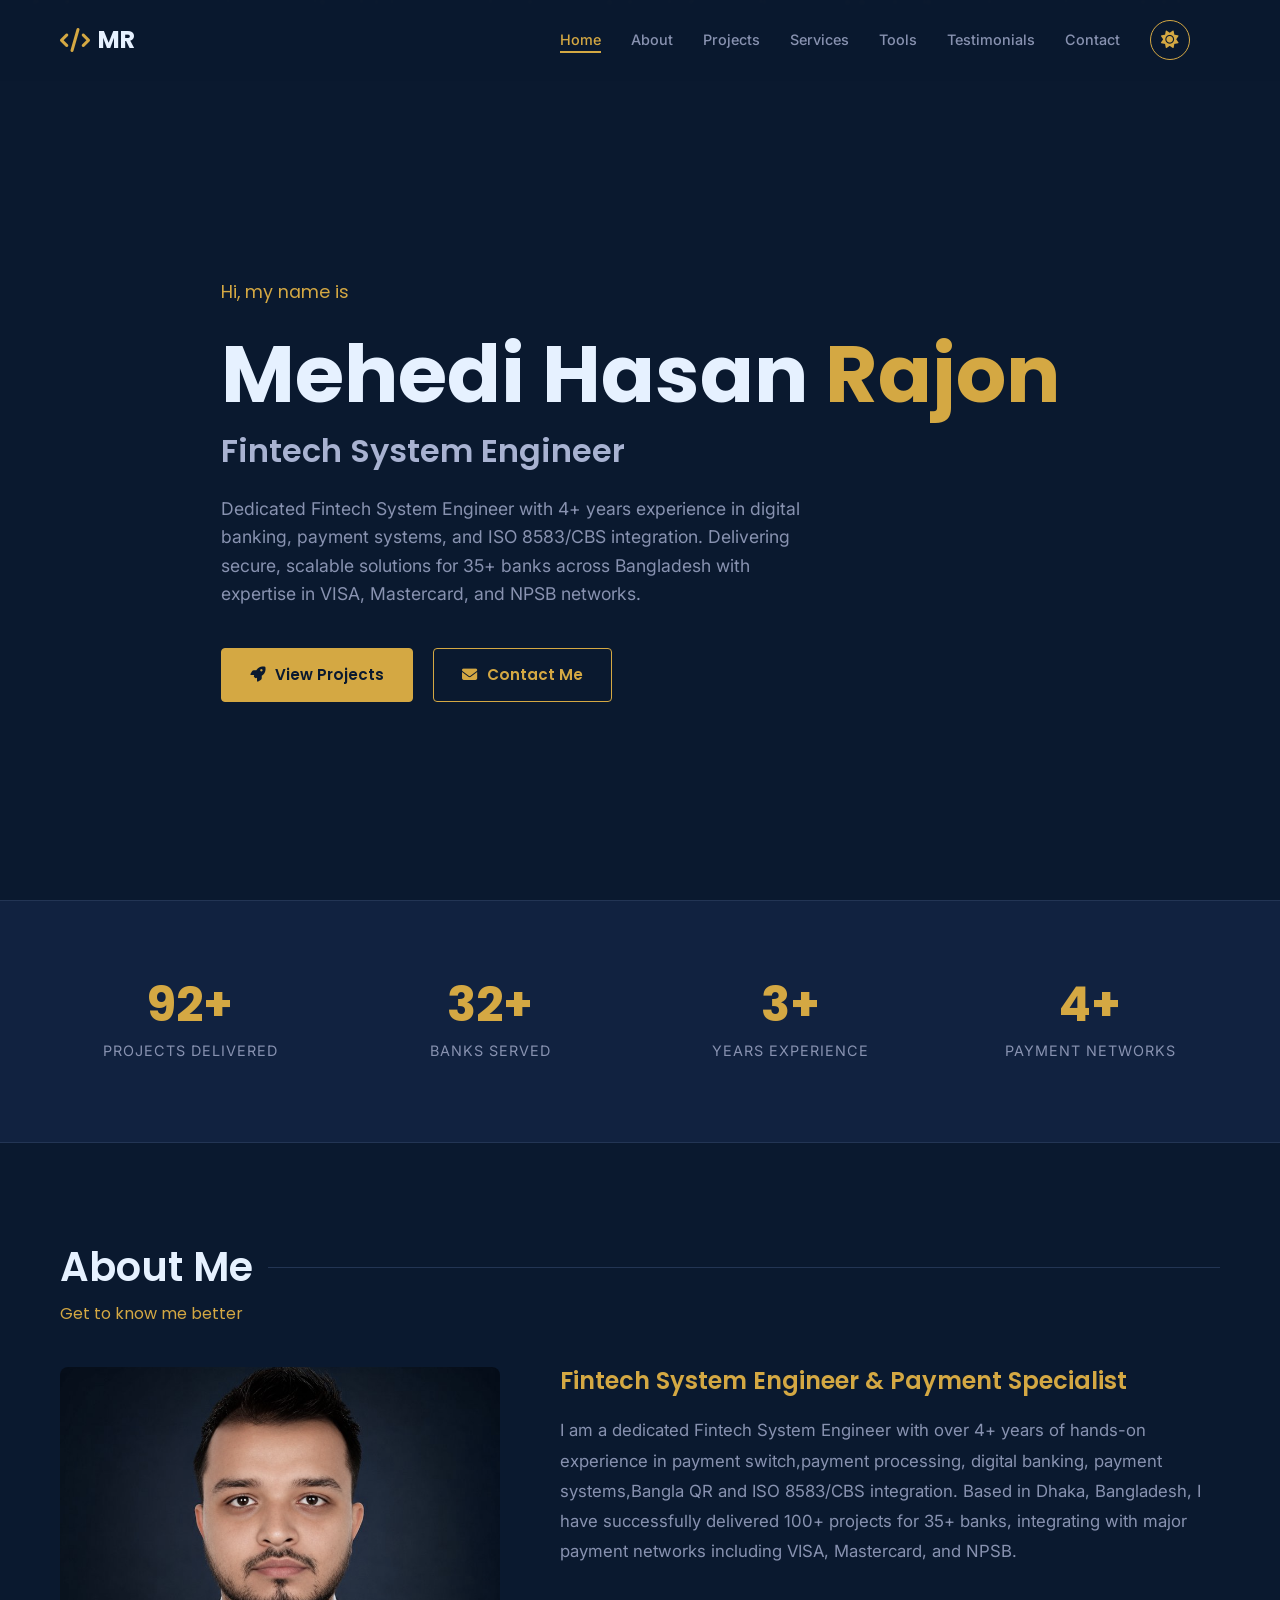
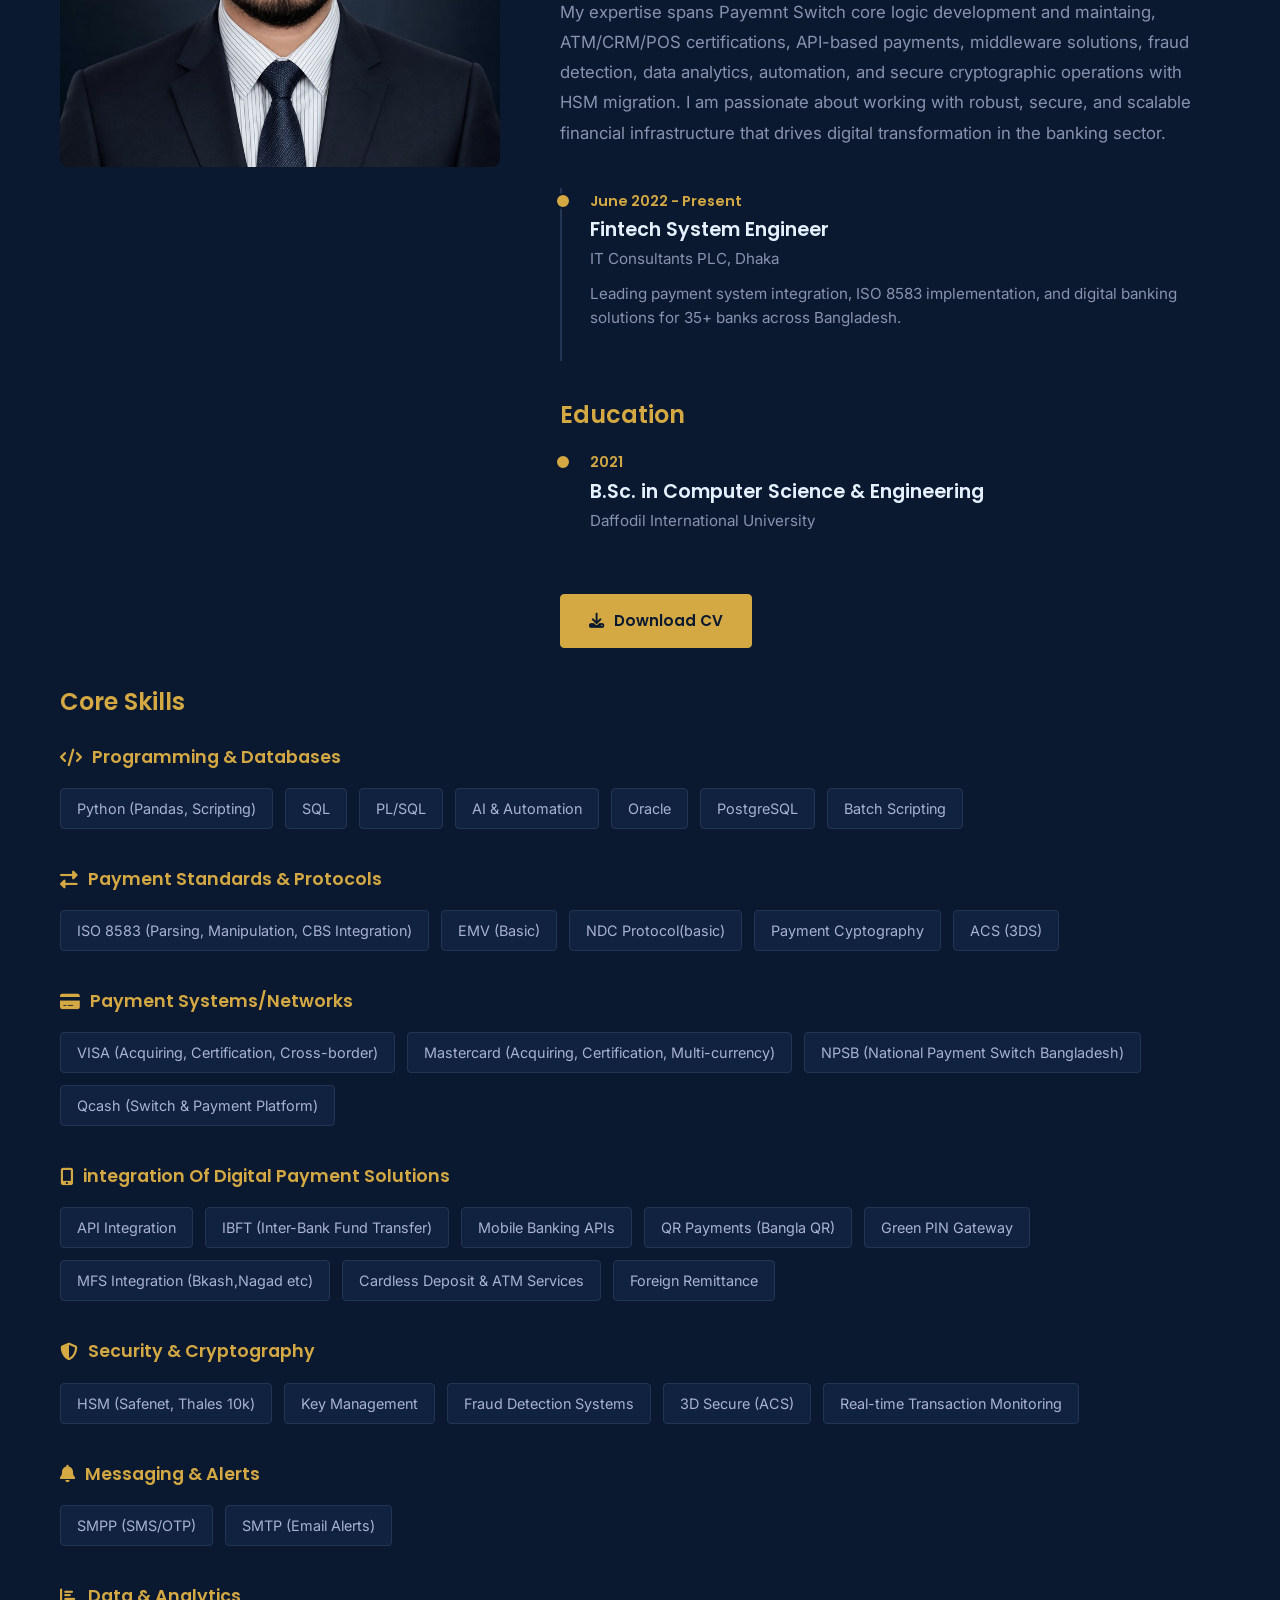
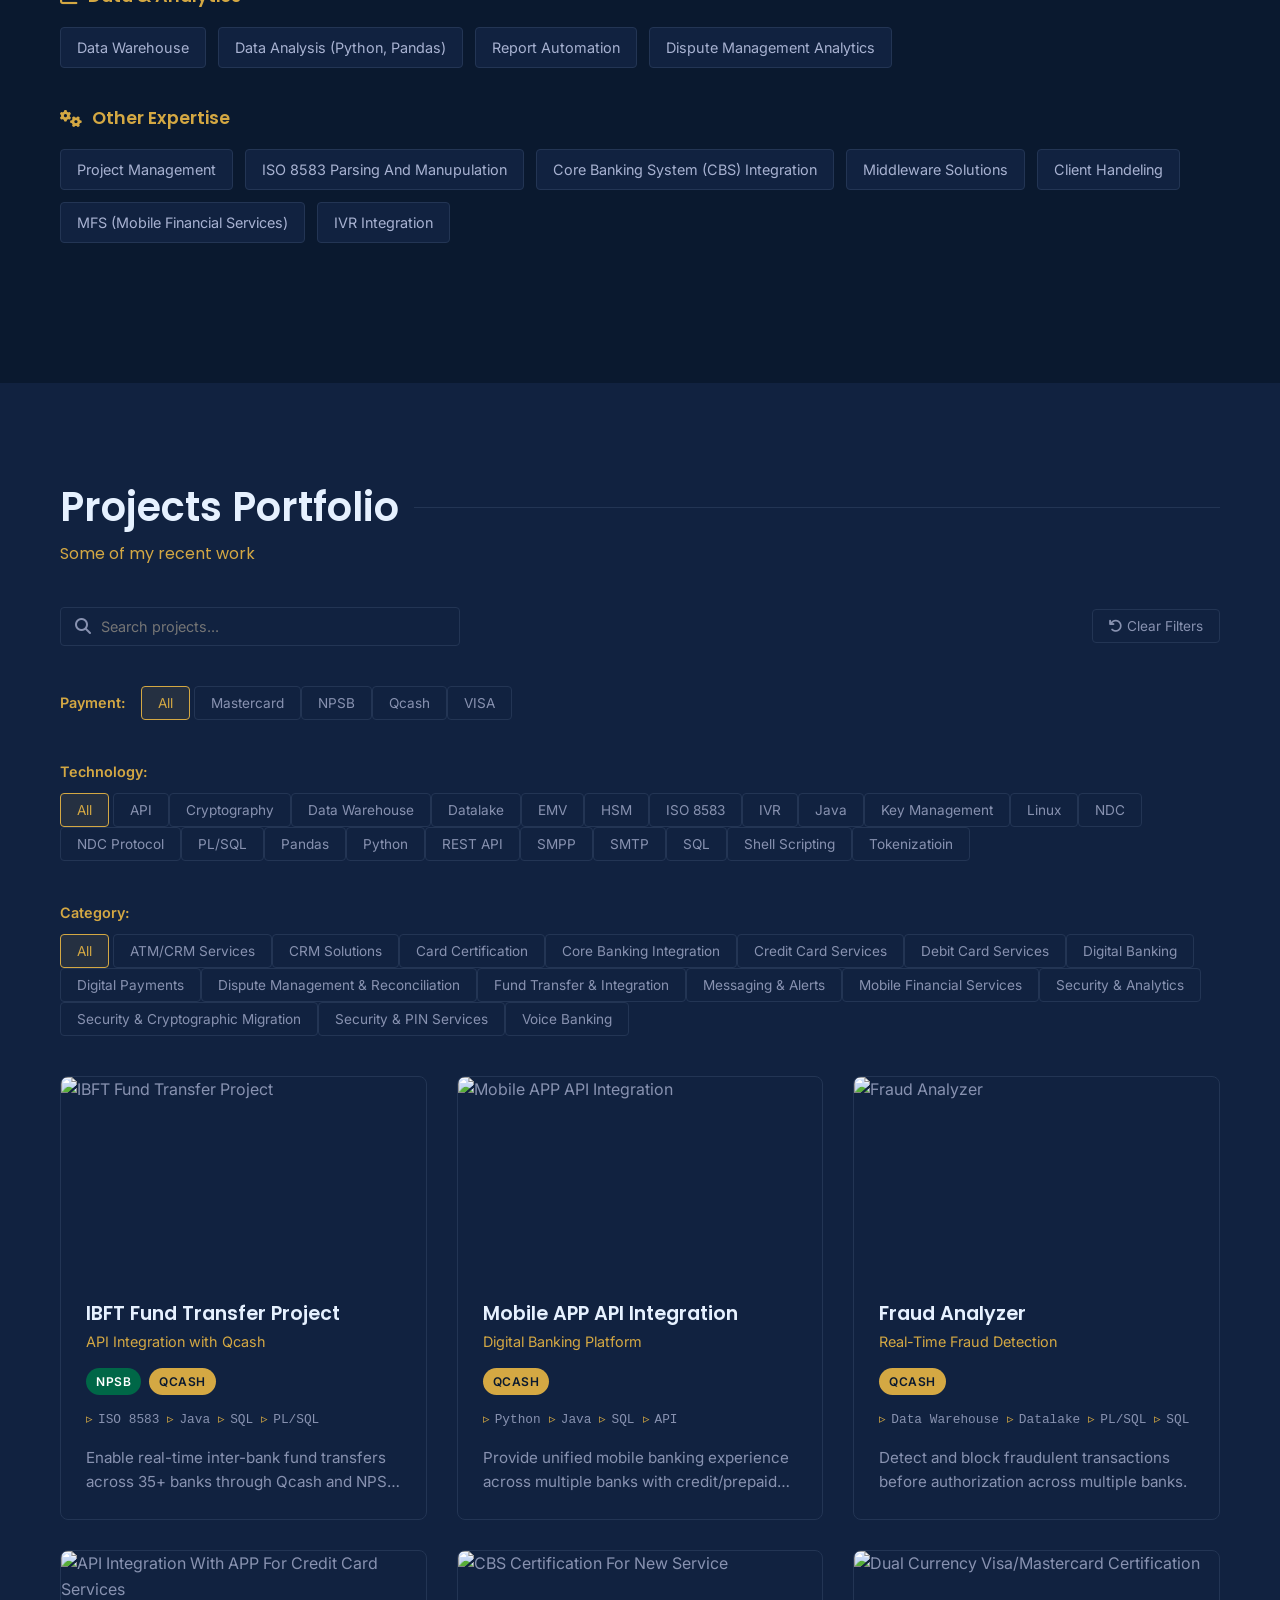
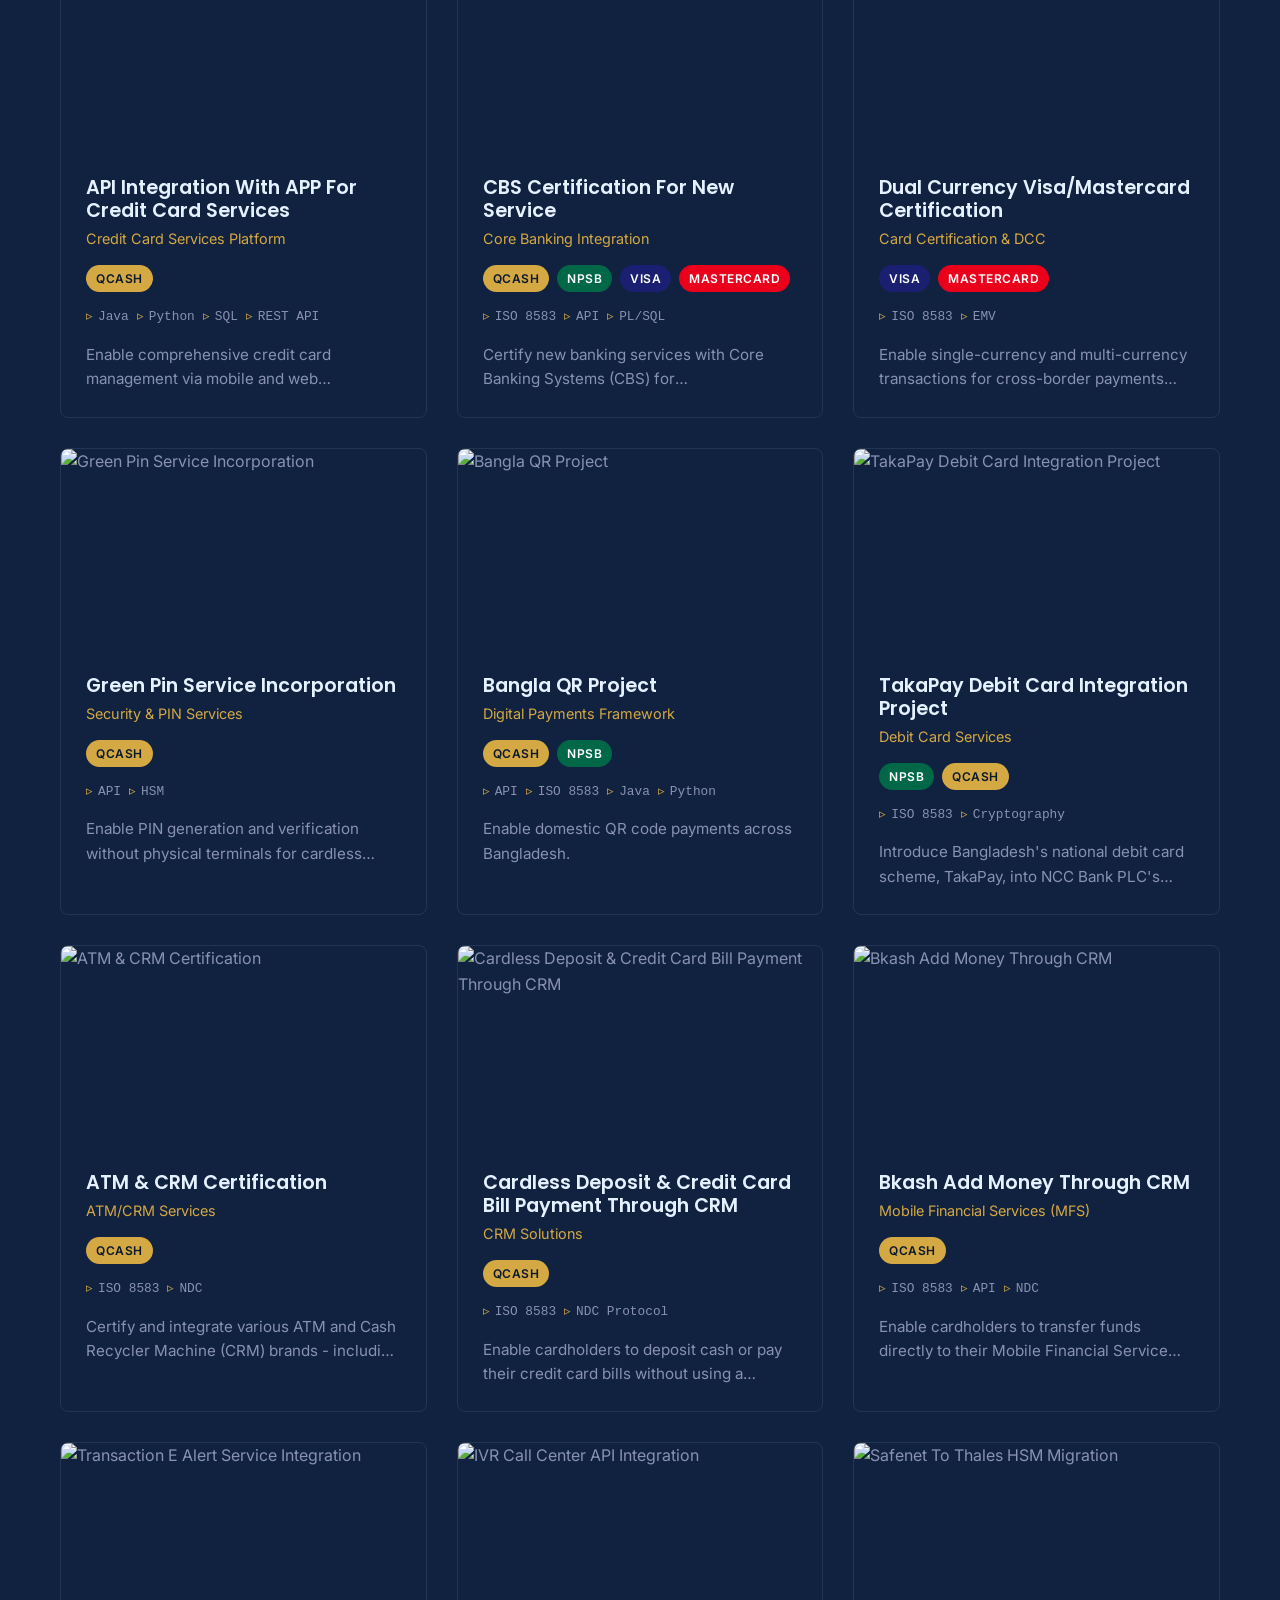
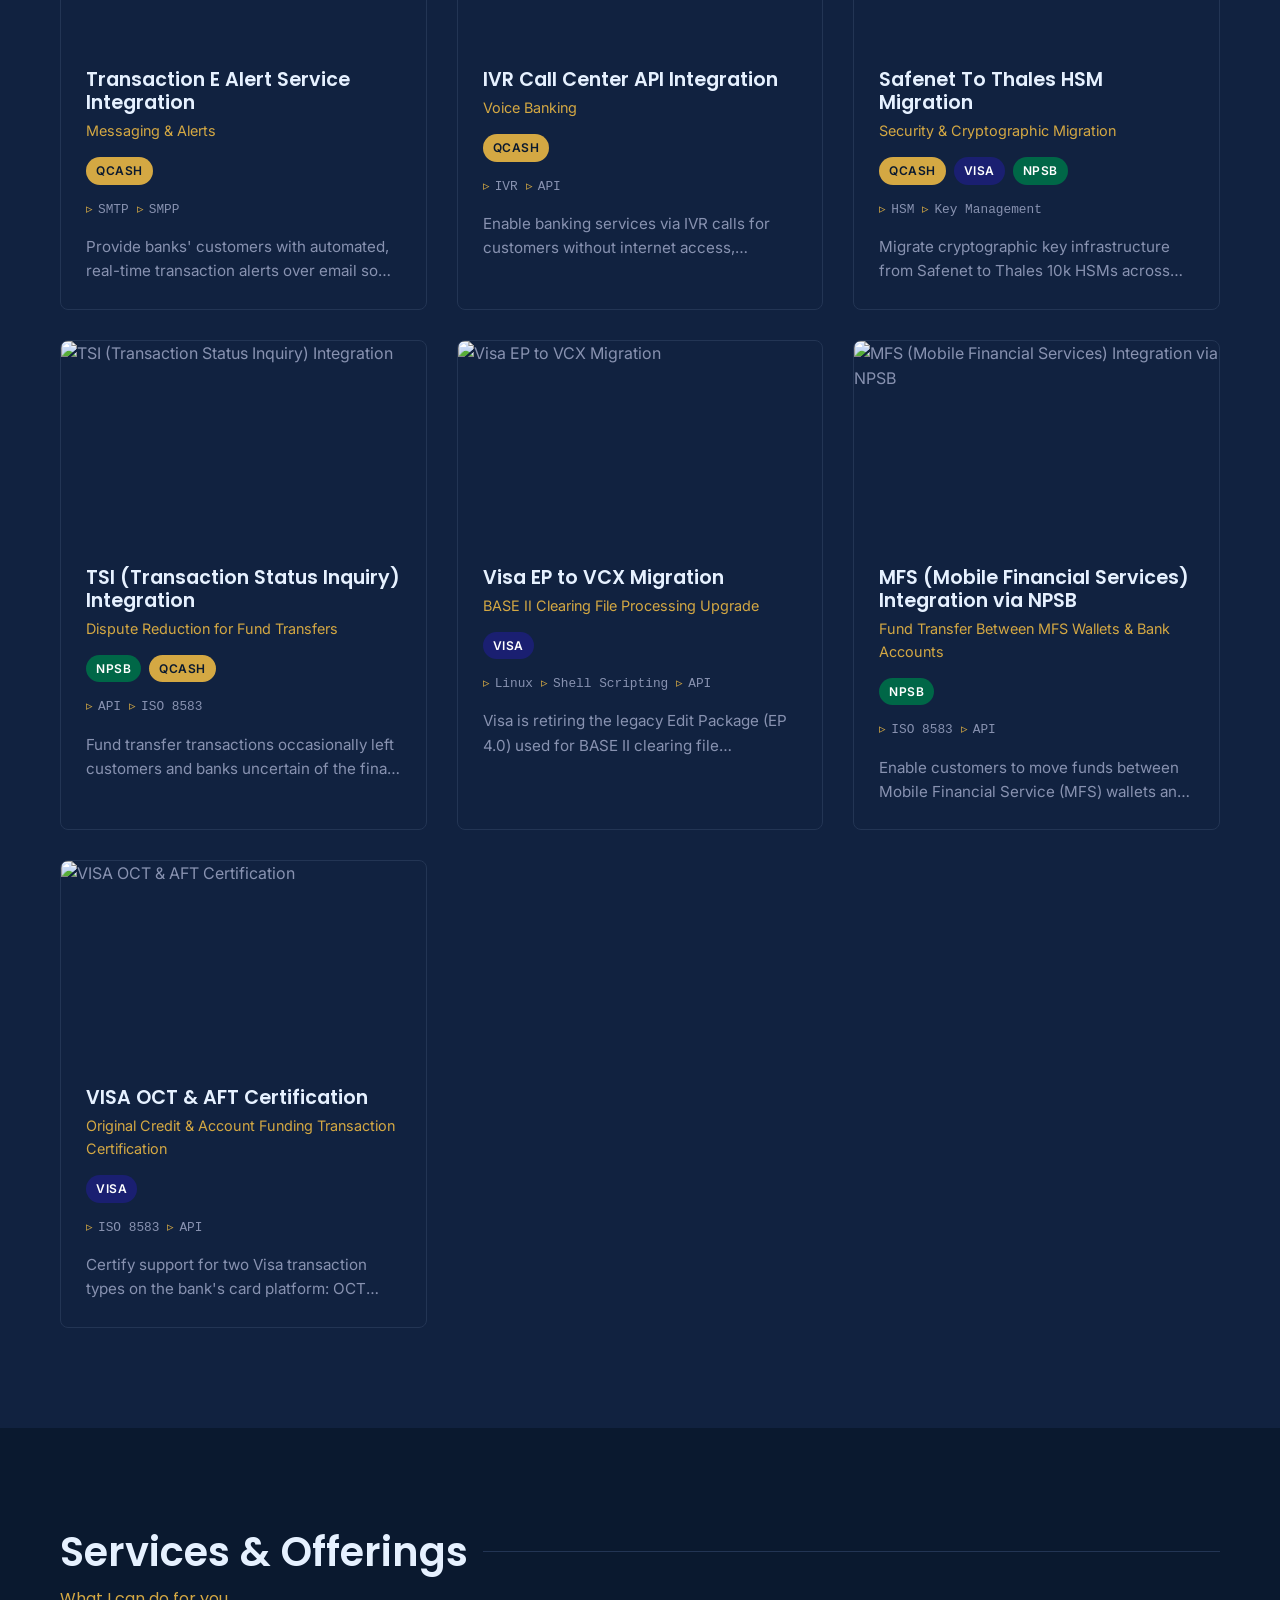
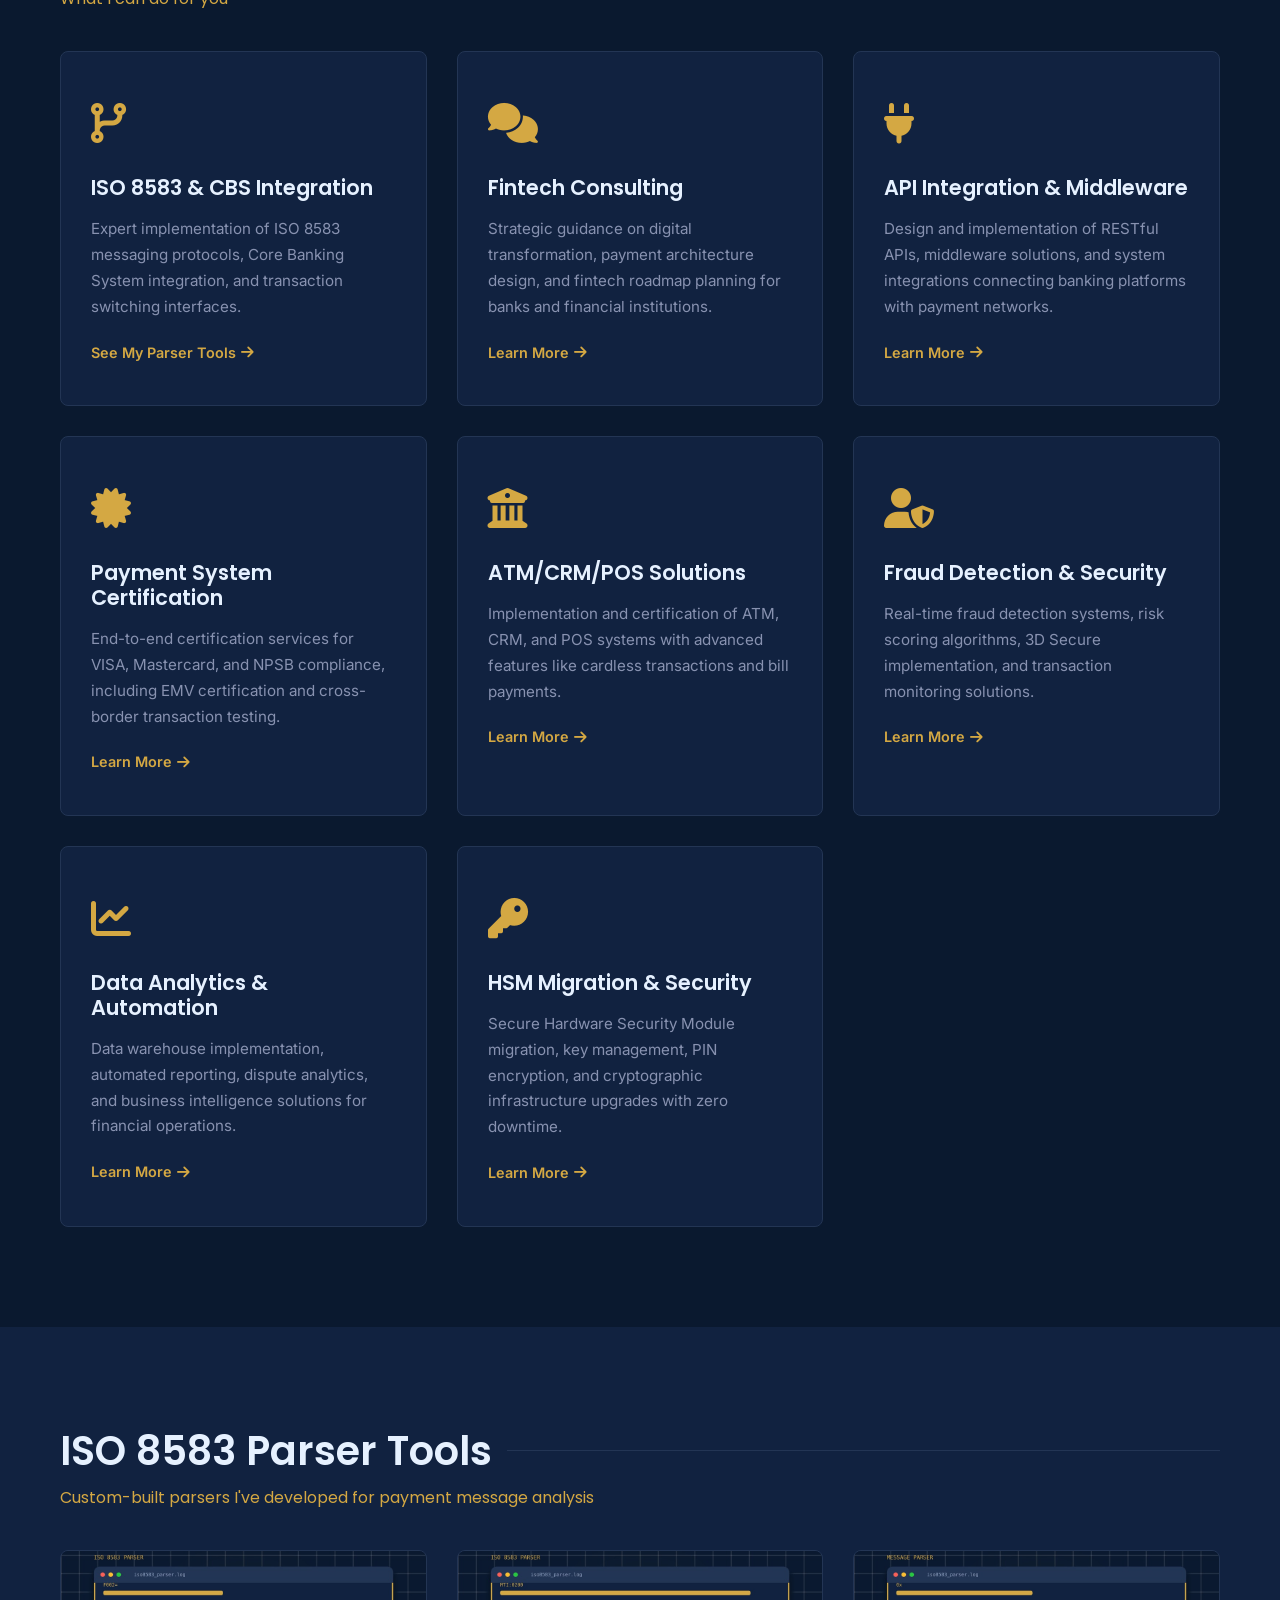
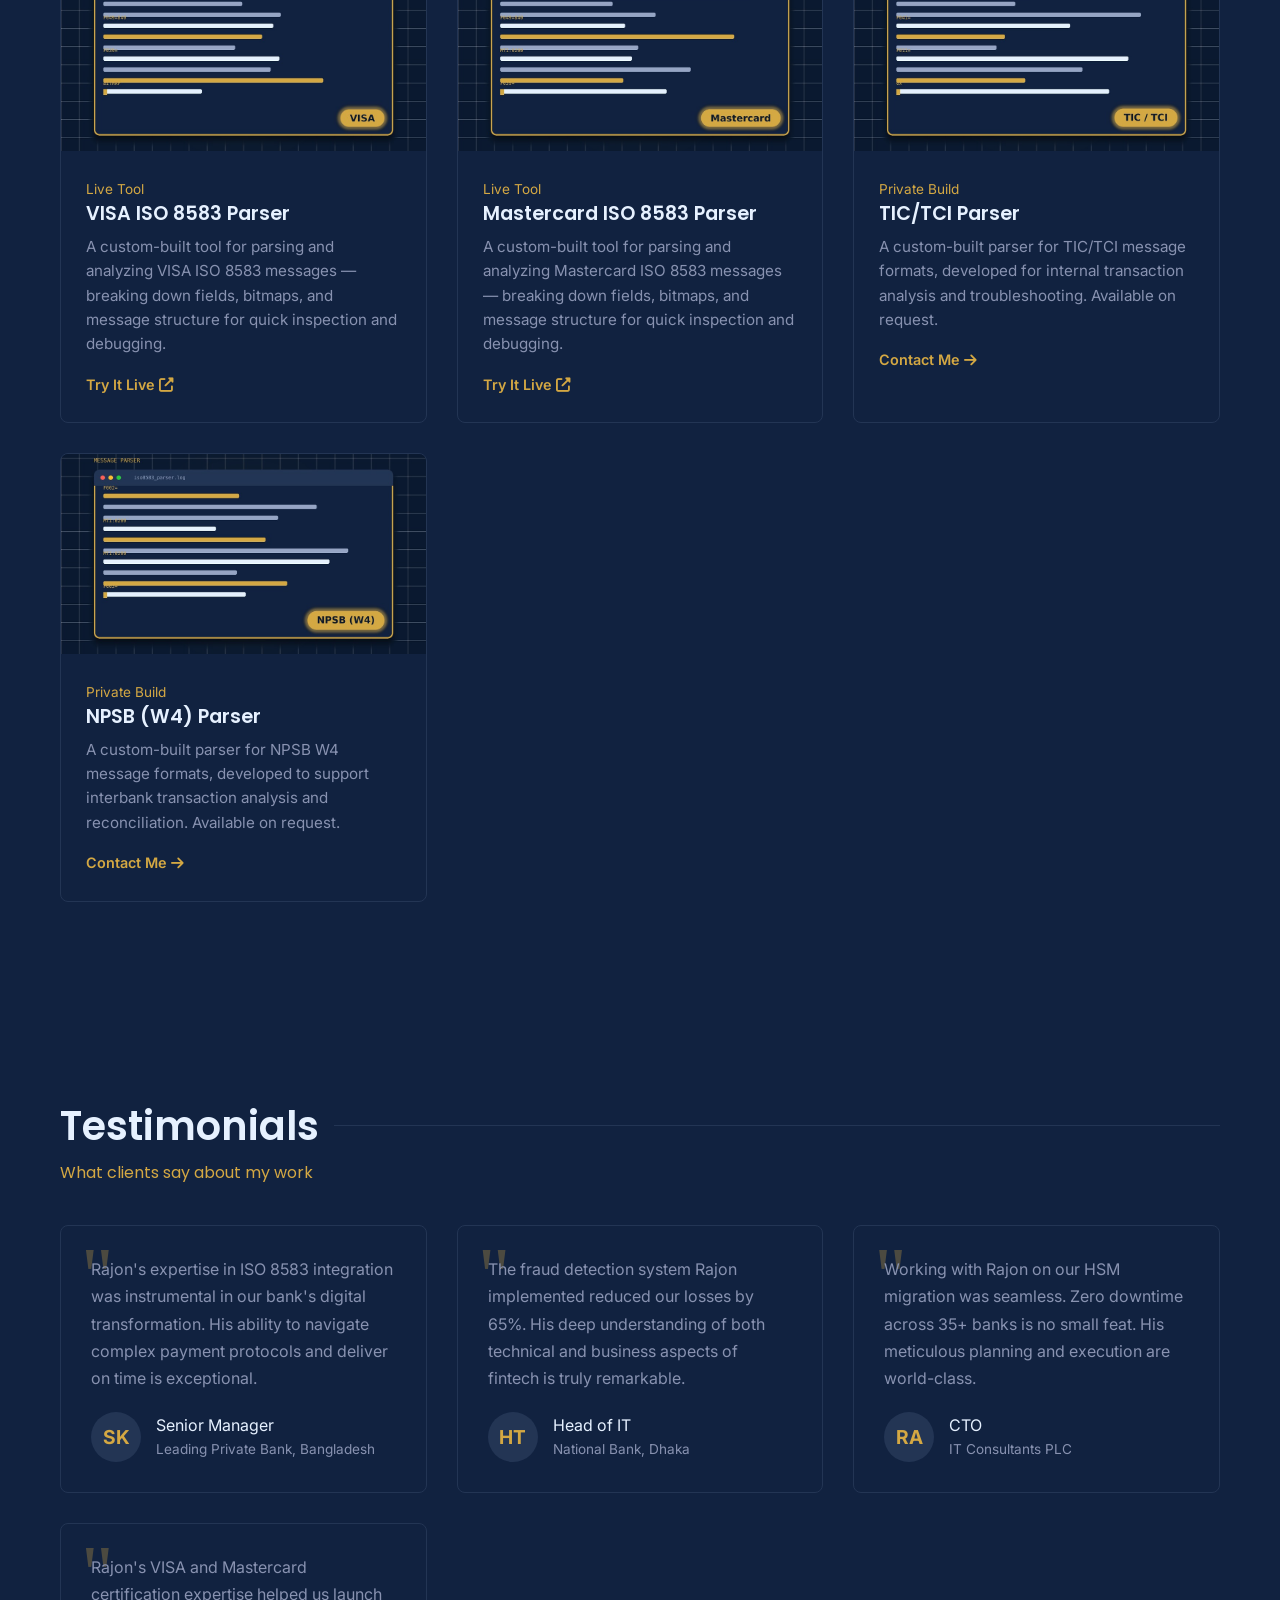
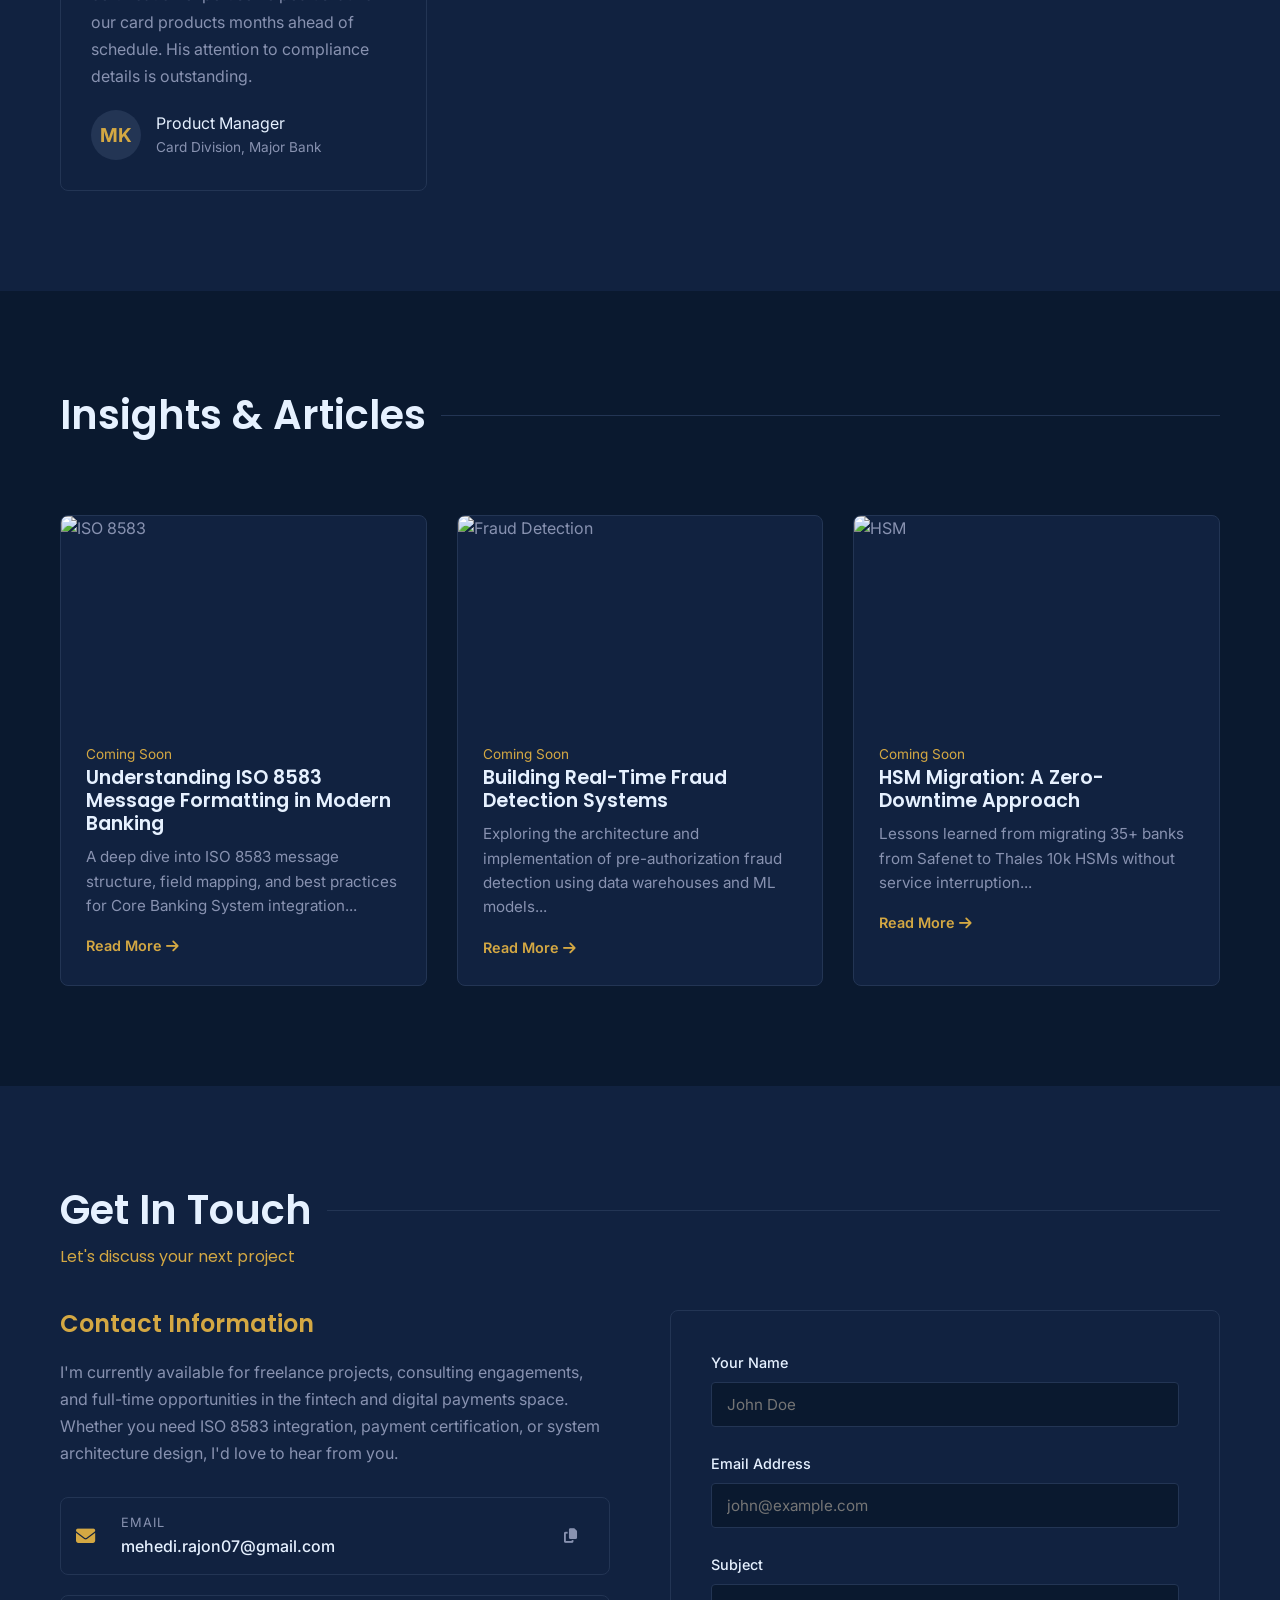
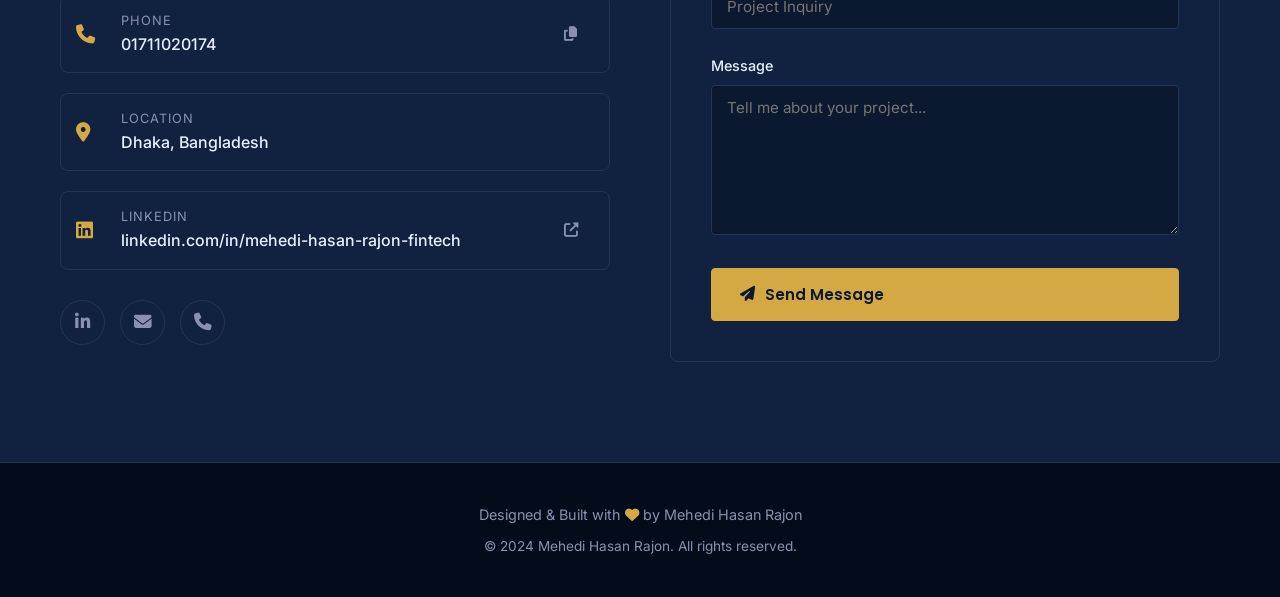
==== commit e975b2e8: "Update index.html" ====
--- a/index.html
+++ b/index.html
@@ -75,11 +75,11 @@
     <div class="container">
       <div class="stats-grid">
         <div class="stat-item fade-in">
-          <div class="stat-number" data-target="40">0+</div>
+          <div class="stat-number" data-target="100+">0+</div>
           <div class="stat-label">Projects Delivered</div>
         </div>
         <div class="stat-item fade-in">
-          <div class="stat-number" data-target="35">0+</div>
+          <div class="stat-number" data-target="35+">0+</div>
           <div class="stat-label">Banks Served</div>
         </div>
         <div class="stat-item fade-in">
@@ -87,7 +87,7 @@
           <div class="stat-label">Years Experience</div>
         </div>
         <div class="stat-item fade-in">
-          <div class="stat-number" data-target="15">0+</div>
+          <div class="stat-number" data-target="5">0+</div>
           <div class="stat-label">Payment Networks</div>
         </div>
       </div>
@@ -103,17 +103,17 @@
       <div class="about-grid">
         <div class="about-image fade-in">
           <div class="about-image-wrapper">
-            <img src="https://images.unsplash.com/photo-1507003211169-0a1dd7228f2d?w=600&q=80" alt="Mehedi Hasan Rajon - Fintech System Engineer">
+               <img src="img/profile.jpg" alt="Mehedi Hasan Rajon - Fintech System Engineer">
           </div>
         </div>
 
         <div class="about-content fade-in">
           <h3>Fintech System Engineer & Payment Specialist</h3>
           <p class="about-text">
-            I am a dedicated Fintech System Engineer with over 4 years of hands-on experience in digital banking, payment systems, and ISO 8583/CBS integration. Based in Dhaka, Bangladesh, I have successfully delivered 40+ projects for 35+ banks, integrating with major payment networks including VISA, Mastercard, and NPSB.
+            I am a dedicated Fintech System Engineer with over 4+ years of hands-on experience in payment switch,payment processing, digital banking, payment systems,Bangla QR  and ISO 8583/CBS integration. Based in Dhaka, Bangladesh, I have successfully delivered 100+ projects for 35+ banks, integrating with major payment networks including VISA, Mastercard, and NPSB.
           </p>
           <p class="about-text">
-            My expertise spans ATM/CRM/POS certifications, API-based payments, middleware solutions, fraud detection, data analytics, automation, and secure cryptographic operations with HSM migration. I am passionate about building robust, secure, and scalable financial infrastructure that drives digital transformation in the banking sector.
+            My expertise spans Payemnt Switch core logic development and maintaing, ATM/CRM/POS certifications, API-based payments, middleware solutions, fraud detection, data analytics, automation, and secure cryptographic operations with HSM migration. I am passionate about working with robust, secure, and scalable financial infrastructure that drives digital transformation in the banking sector.
           </p>
 
           <div class="timeline">
@@ -132,7 +132,7 @@
             <span class="timeline-company">Daffodil International University</span>
           </div>
 
-          <a href="cv/Mehedi_Hasan_Rajon_CV.pdf" download class="btn btn-primary" style="margin-top: 30px;">
+          <a href="cv/Mehedi_Hasan_Rajon_Resume.pdf" download class="btn btn-primary" style="margin-top: 30px;">
             <i class="fas fa-download"></i> Download CV
           </a>
         </div>
@@ -148,7 +148,7 @@
             <span class="skill-tag">Python (Pandas, Scripting)</span>
             <span class="skill-tag">SQL</span>
             <span class="skill-tag">PL/SQL</span>
-            <span class="skill-tag">Java</span>
+            <span class="skill-tag">AI & Automation</span>
             <span class="skill-tag">Oracle</span>
             <span class="skill-tag">PostgreSQL</span>
             <span class="skill-tag">Batch Scripting</span>
@@ -160,7 +160,9 @@
           <div class="skills-grid">
             <span class="skill-tag">ISO 8583 (Parsing, Manipulation, CBS Integration)</span>
             <span class="skill-tag">EMV (Basic)</span>
-            <span class="skill-tag">NDC Protocol</span>
+            <span class="skill-tag">NDC Protocol(basic)</span>
+            <span class="skill-tag">Payment Cyptography</span>
+            <span class="skill-tag">ACS (3DS) </span>
           </div>
         </div>
 
@@ -175,14 +177,14 @@
         </div>
 
         <div class="skills-category">
-          <h4 class="skills-category-title"><i class="fas fa-mobile-alt"></i> Digital Payment Solutions</h4>
-          <div class="skills-grid">
-            <span class="skill-tag">API Integration (RESTful APIs, Middleware)</span>
+          <h4 class="skills-category-title"><i class="fas fa-mobile-alt"></i>integration Of Digital Payment Solutions</h4>
+          <div class="skills-grid">
+            <span class="skill-tag">API Integration </span>
             <span class="skill-tag">IBFT (Inter-Bank Fund Transfer)</span>
             <span class="skill-tag">Mobile Banking APIs</span>
             <span class="skill-tag">QR Payments (Bangla QR)</span>
             <span class="skill-tag">Green PIN Gateway</span>
-            <span class="skill-tag">bKash Integration</span>
+            <span class="skill-tag">MFS Integration (Bkash,Nagad etc)</span>
             <span class="skill-tag">Cardless Deposit & ATM Services</span>
             <span class="skill-tag">Foreign Remittance</span>
           </div>
@@ -211,7 +213,6 @@
           <h4 class="skills-category-title"><i class="fas fa-chart-bar"></i> Data & Analytics</h4>
           <div class="skills-grid">
             <span class="skill-tag">Data Warehouse</span>
-            <span class="skill-tag">Datalake</span>
             <span class="skill-tag">Data Analysis (Python, Pandas)</span>
             <span class="skill-tag">Report Automation</span>
             <span class="skill-tag">Dispute Management Analytics</span>
@@ -221,9 +222,11 @@
         <div class="skills-category">
           <h4 class="skills-category-title"><i class="fas fa-cogs"></i> Other Expertise</h4>
           <div class="skills-grid">
+            <span class="skill-tag">Project Management</span>
+            <span class="skill-tag">ISO 8583 Parsing And Manupulation</span>
             <span class="skill-tag">Core Banking System (CBS) Integration</span>
             <span class="skill-tag">Middleware Solutions</span>
-            <span class="skill-tag">TSI (Transaction Switching Interface)</span>
+            <span class="skill-tag">Client Handeling</span>
             <span class="skill-tag">MFS (Mobile Financial Services)</span>
             <span class="skill-tag">IVR Integration</span>
           </div>
@@ -300,7 +303,7 @@
           <div class="service-icon"><i class="fas fa-code-branch"></i></div>
           <h3 class="service-title">ISO 8583 & CBS Integration</h3>
           <p class="service-desc">Expert implementation of ISO 8583 messaging protocols, Core Banking System integration, and transaction switching interfaces.</p>
-          <a href="#contact" class="service-link">Learn More <i class="fas fa-arrow-right"></i></a>
+          <a href="#tools" class="service-link">See My Parser Tools <i class="fas fa-arrow-right"></i></a>
         </div>
 
         <div class="service-card fade-in">
@@ -361,33 +364,45 @@
       <h2 class="section-title fade-in">ISO 8583 Parser Tools</h2>
       <span class="section-subtitle fade-in">Custom-built parsers I've developed for payment message analysis</span>
 
-      <div class="services-grid">
-        <div class="service-card fade-in">
-          <div class="service-icon"><i class="fas fa-terminal"></i></div>
-          <h3 class="service-title">VISA ISO 8583 Parser</h3>
-          <p class="service-desc">A custom-built tool for parsing and analyzing VISA ISO 8583 messages, breaking down fields, bitmaps, and message structure for quick inspection and debugging.</p>
-          <a href="https://visa-iso-8583-parser-84oy.onrender.com/" target="_blank" rel="noopener noreferrer" class="service-link">Try It Live <i class="fas fa-external-link-alt"></i></a>
-        </div>
-
-        <div class="service-card fade-in">
-          <div class="service-icon"><i class="fas fa-terminal"></i></div>
-          <h3 class="service-title">Mastercard ISO 8583 Parser</h3>
-          <p class="service-desc">A custom-built tool for parsing and analyzing Mastercard ISO 8583 messages, breaking down fields, bitmaps, and message structure for quick inspection and debugging.</p>
-          <a href="https://mastercard-iso-8583-parser.onrender.com/" target="_blank" rel="noopener noreferrer" class="service-link">Try It Live <i class="fas fa-external-link-alt"></i></a>
-        </div>
-
-        <div class="service-card fade-in">
-          <div class="service-icon"><i class="fas fa-terminal"></i></div>
-          <h3 class="service-title">TIC/TCI Parser</h3>
-          <p class="service-desc">A custom-built parser for TIC/TCI message formats, developed for internal transaction analysis and troubleshooting. Available on request.</p>
-          <a href="#contact" class="service-link">Contact Me <i class="fas fa-arrow-right"></i></a>
-        </div>
-
-        <div class="service-card fade-in">
-          <div class="service-icon"><i class="fas fa-terminal"></i></div>
-          <h3 class="service-title">NPSB (W4) Parser</h3>
-          <p class="service-desc">A custom-built parser for NPSB W4 message formats, developed to support interbank transaction analysis and reconciliation. Available on request.</p>
-          <a href="#contact" class="service-link">Contact Me <i class="fas fa-arrow-right"></i></a>
+      <div class="blog-grid">
+        <div class="blog-card fade-in">
+          <img src="img/tools/tool_visa.jpg" alt="VISA ISO 8583 Parser" class="blog-image">
+          <div class="blog-content">
+            <span class="blog-date">Live Tool</span>
+            <h3 class="blog-title">VISA ISO 8583 Parser</h3>
+            <p class="blog-excerpt">A custom-built tool for parsing and analyzing VISA ISO 8583 messages — breaking down fields, bitmaps, and message structure for quick inspection and debugging.</p>
+            <a href="https://visa-iso-8583-parser-84oy.onrender.com/" target="_blank" rel="noopener noreferrer" class="blog-read-more">Try It Live <i class="fas fa-external-link-alt"></i></a>
+          </div>
+        </div>
+
+        <div class="blog-card fade-in">
+          <img src="img/tools/tool_mastercard.jpg" alt="Mastercard ISO 8583 Parser" class="blog-image">
+          <div class="blog-content">
+            <span class="blog-date">Live Tool</span>
+            <h3 class="blog-title">Mastercard ISO 8583 Parser</h3>
+            <p class="blog-excerpt">A custom-built tool for parsing and analyzing Mastercard ISO 8583 messages — breaking down fields, bitmaps, and message structure for quick inspection and debugging.</p>
+            <a href="https://mastercard-iso-8583-parser.onrender.com/" target="_blank" rel="noopener noreferrer" class="blog-read-more">Try It Live <i class="fas fa-external-link-alt"></i></a>
+          </div>
+        </div>
+
+        <div class="blog-card fade-in">
+          <img src="img/tools/tool_tic.jpg" alt="TIC/TCI Parser" class="blog-image">
+          <div class="blog-content">
+            <span class="blog-date">Private Build</span>
+            <h3 class="blog-title">TIC/TCI Parser</h3>
+            <p class="blog-excerpt">A custom-built parser for TIC/TCI message formats, developed for internal transaction analysis and troubleshooting. Available on request.</p>
+            <a href="#contact" class="blog-read-more">Contact Me <i class="fas fa-arrow-right"></i></a>
+          </div>
+        </div>
+
+        <div class="blog-card fade-in">
+          <img src="img/tools/tool_npsb.jpg" alt="NPSB (W4) Parser" class="blog-image">
+          <div class="blog-content">
+            <span class="blog-date">Private Build</span>
+            <h3 class="blog-title">NPSB (W4) Parser</h3>
+            <p class="blog-excerpt">A custom-built parser for NPSB W4 message formats, developed to support interbank transaction analysis and reconciliation. Available on request.</p>
+            <a href="#contact" class="blog-read-more">Contact Me <i class="fas fa-arrow-right"></i></a>
+          </div>
         </div>
       </div>
     </div>
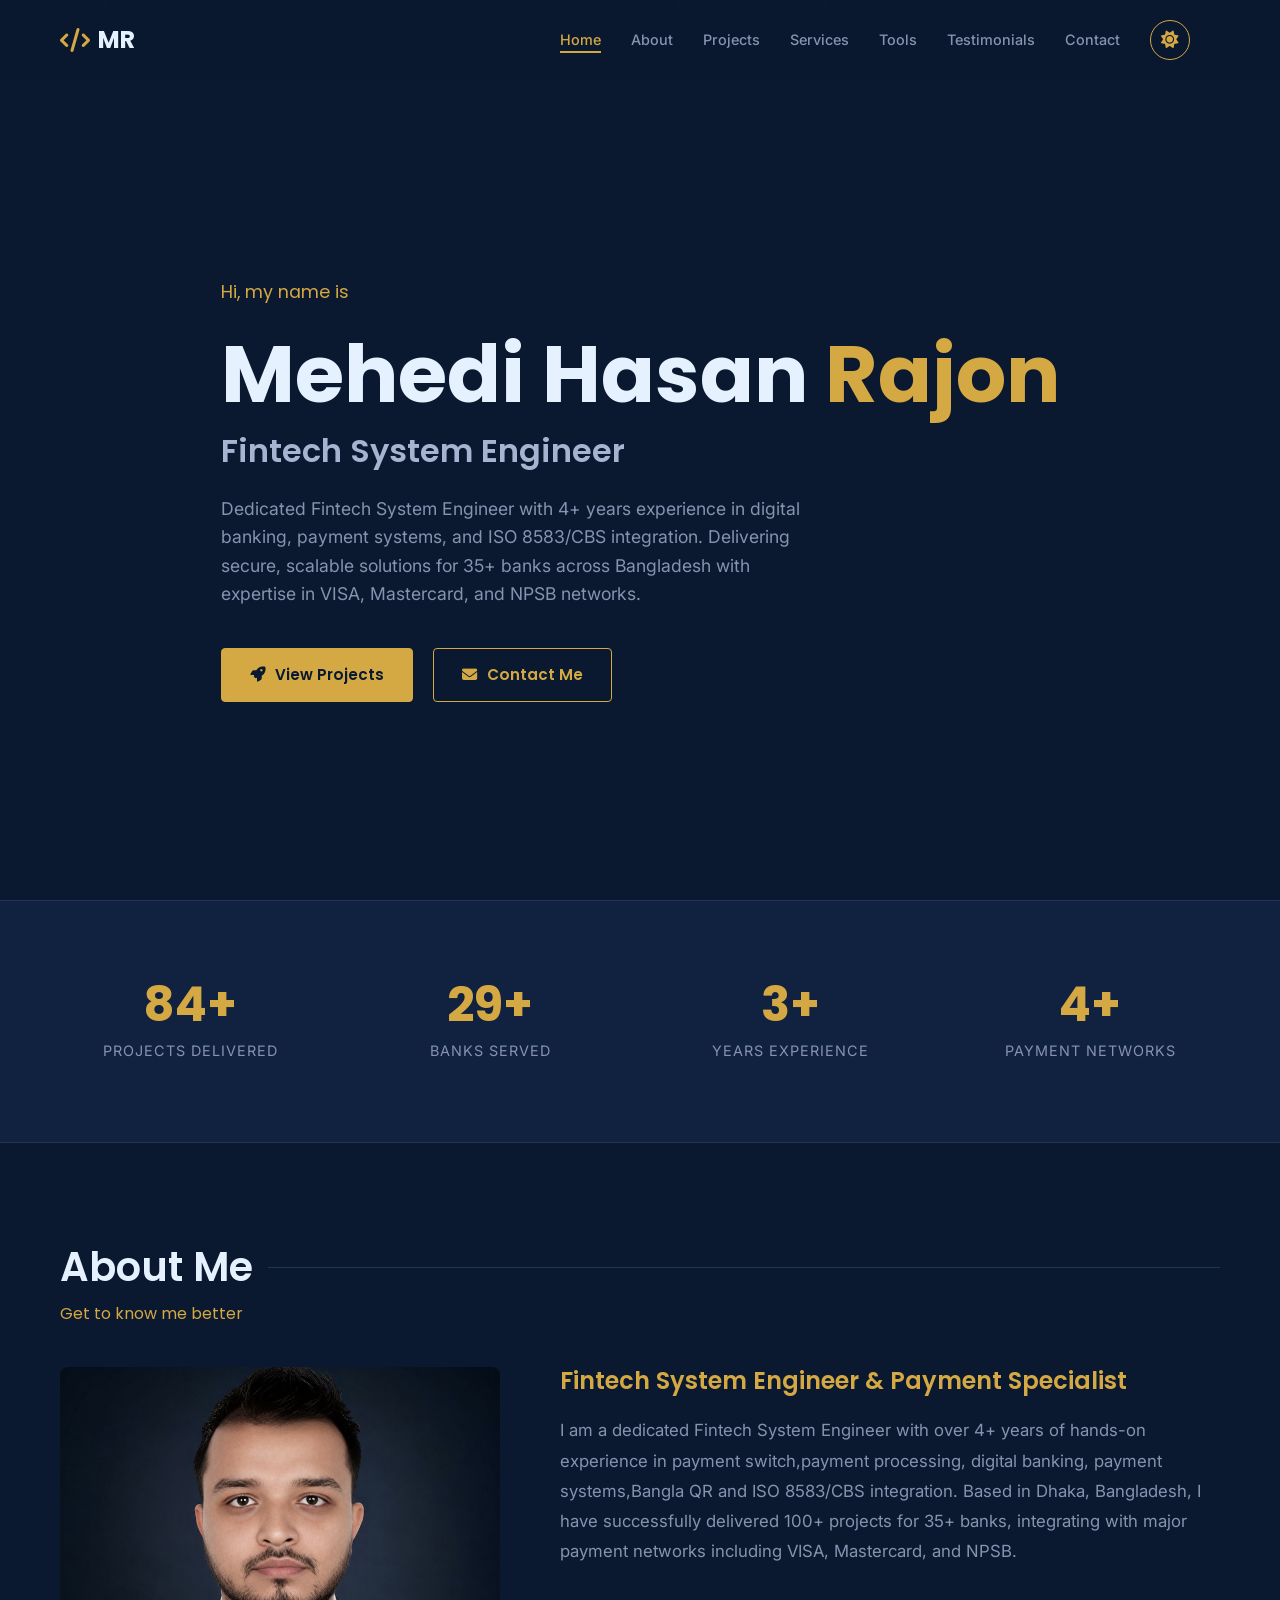
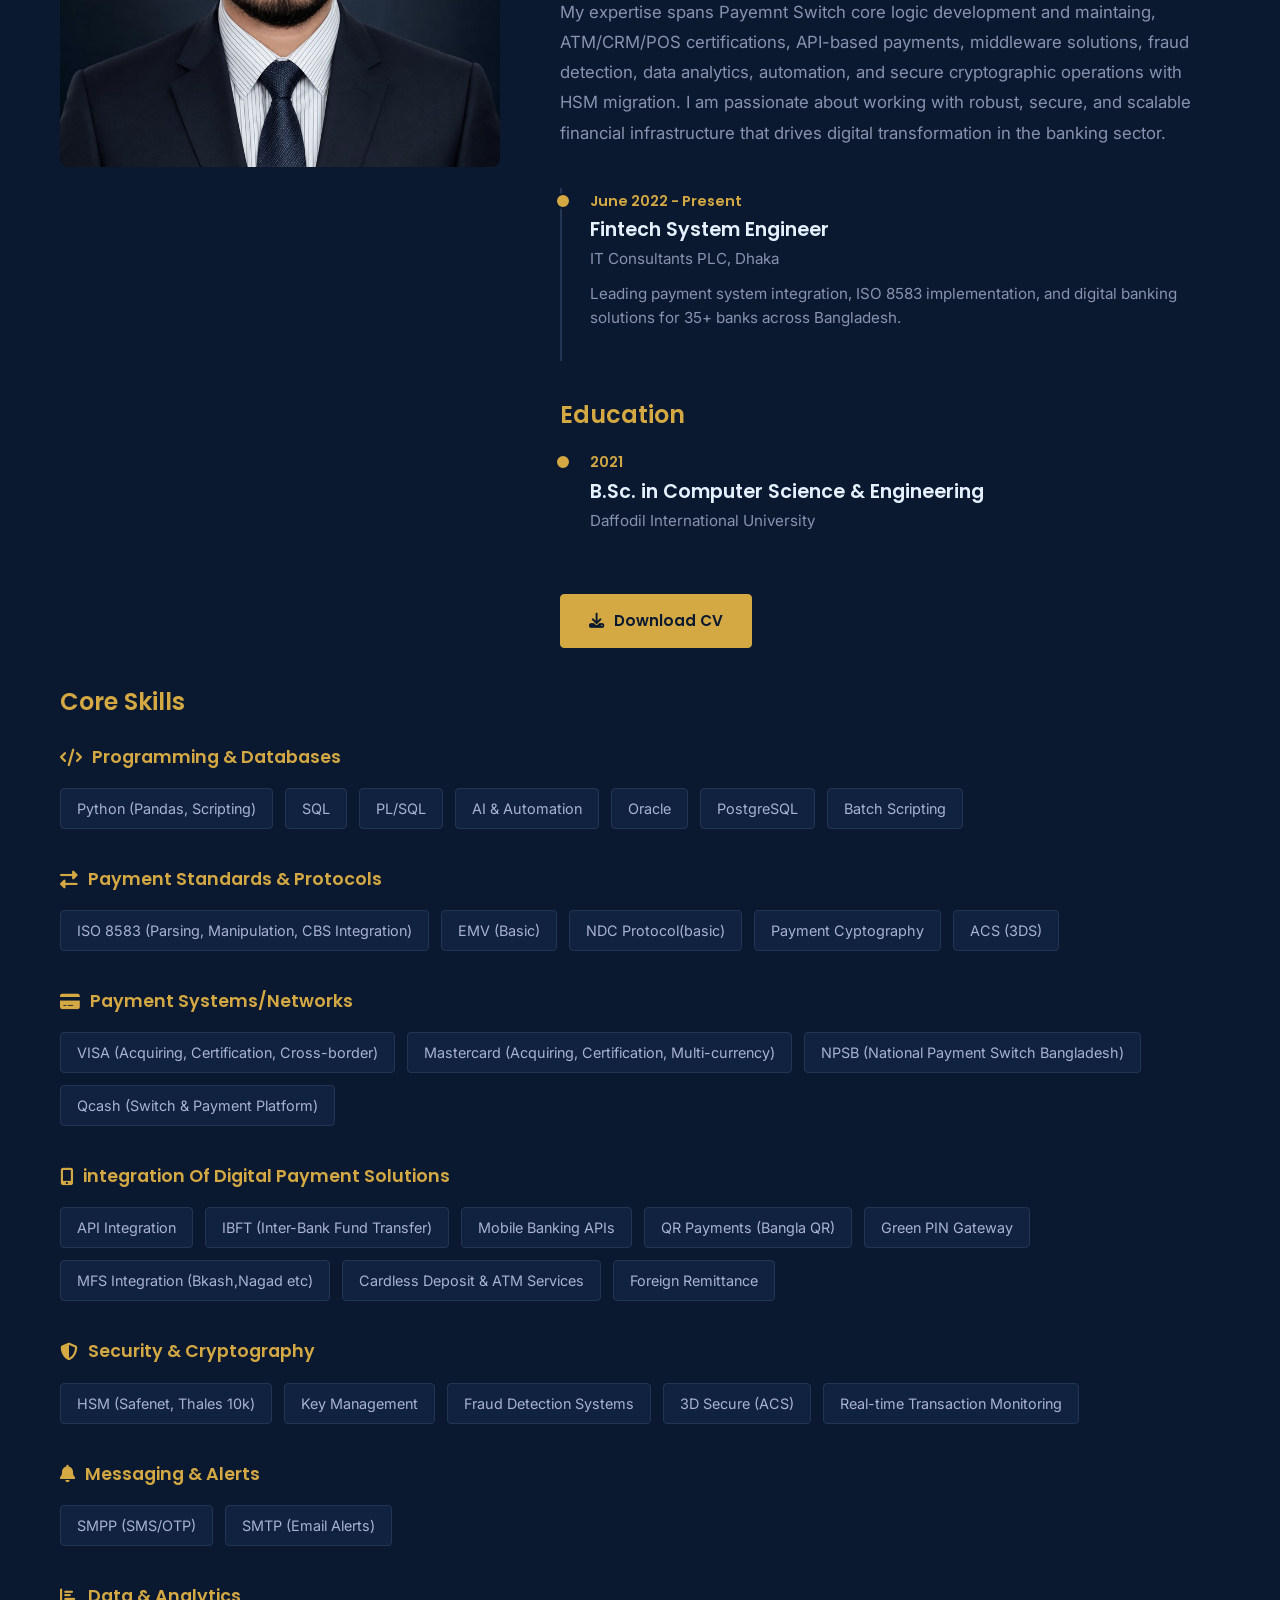
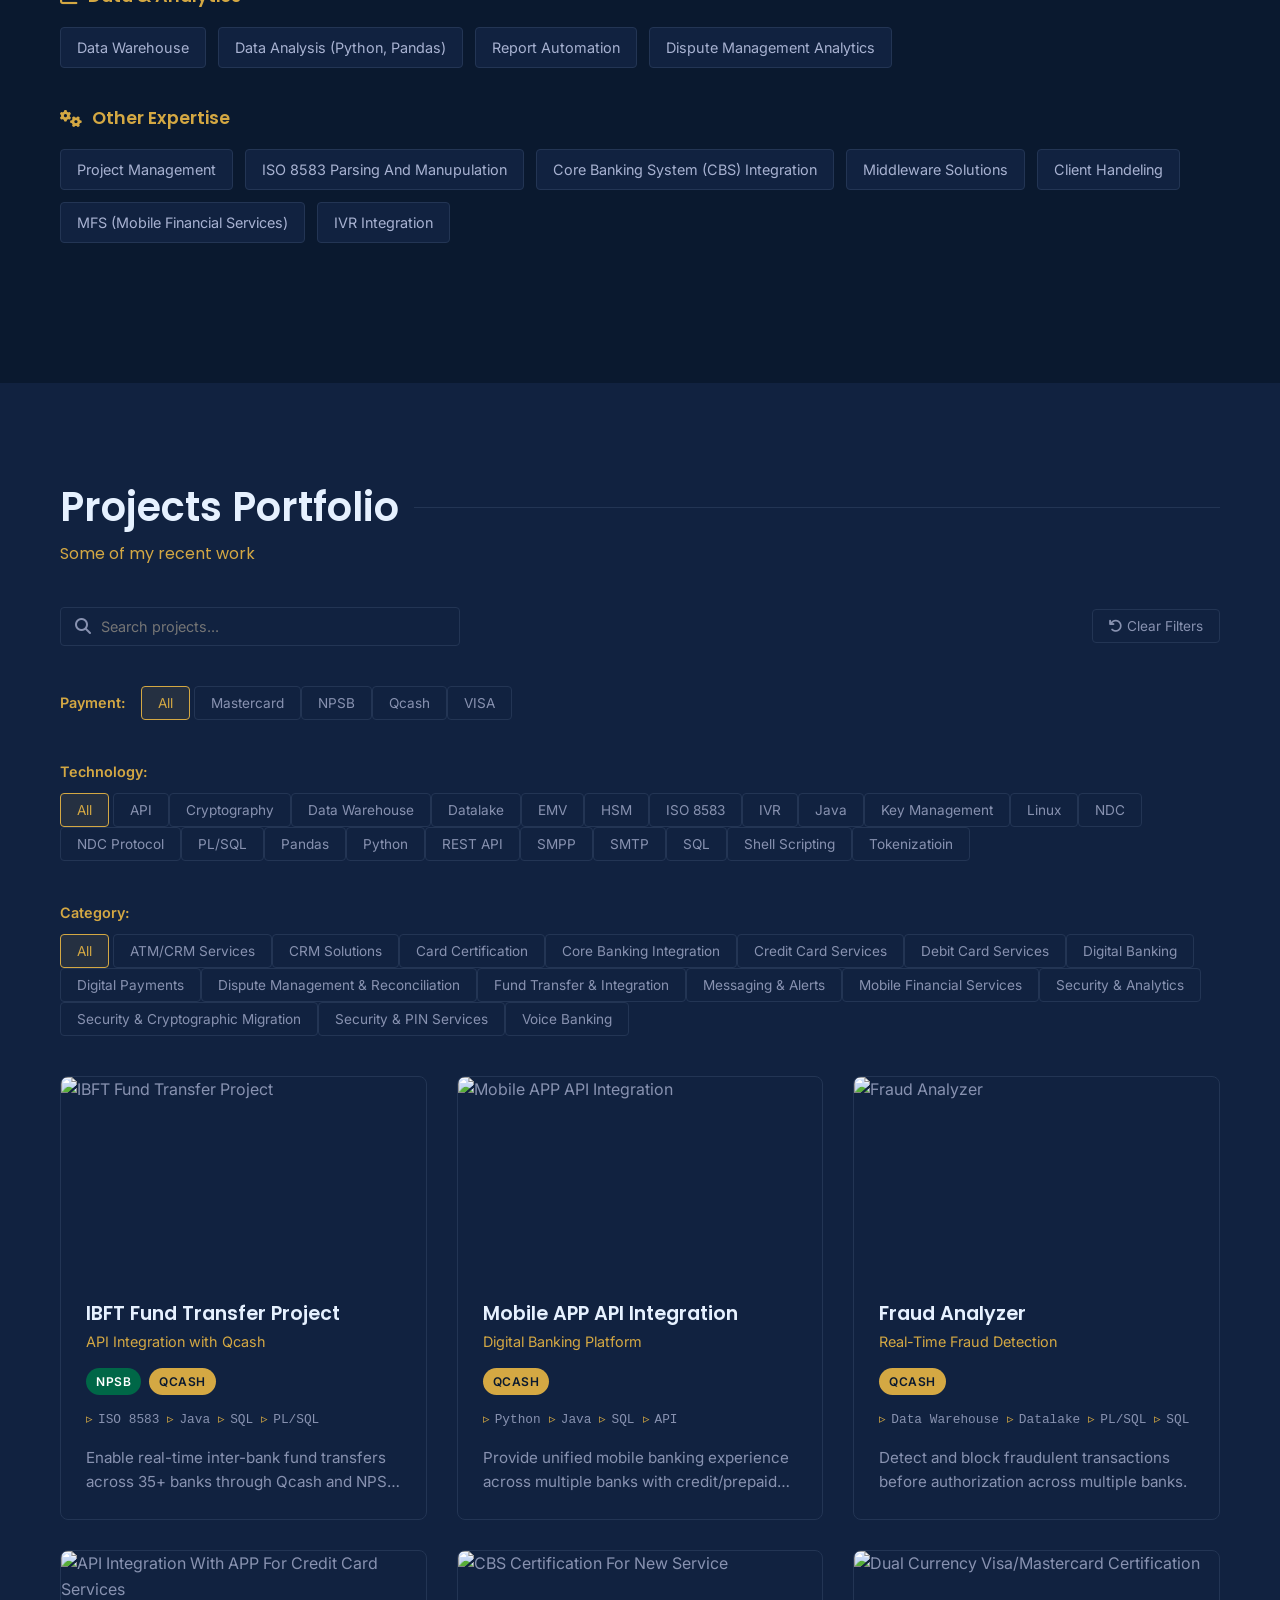
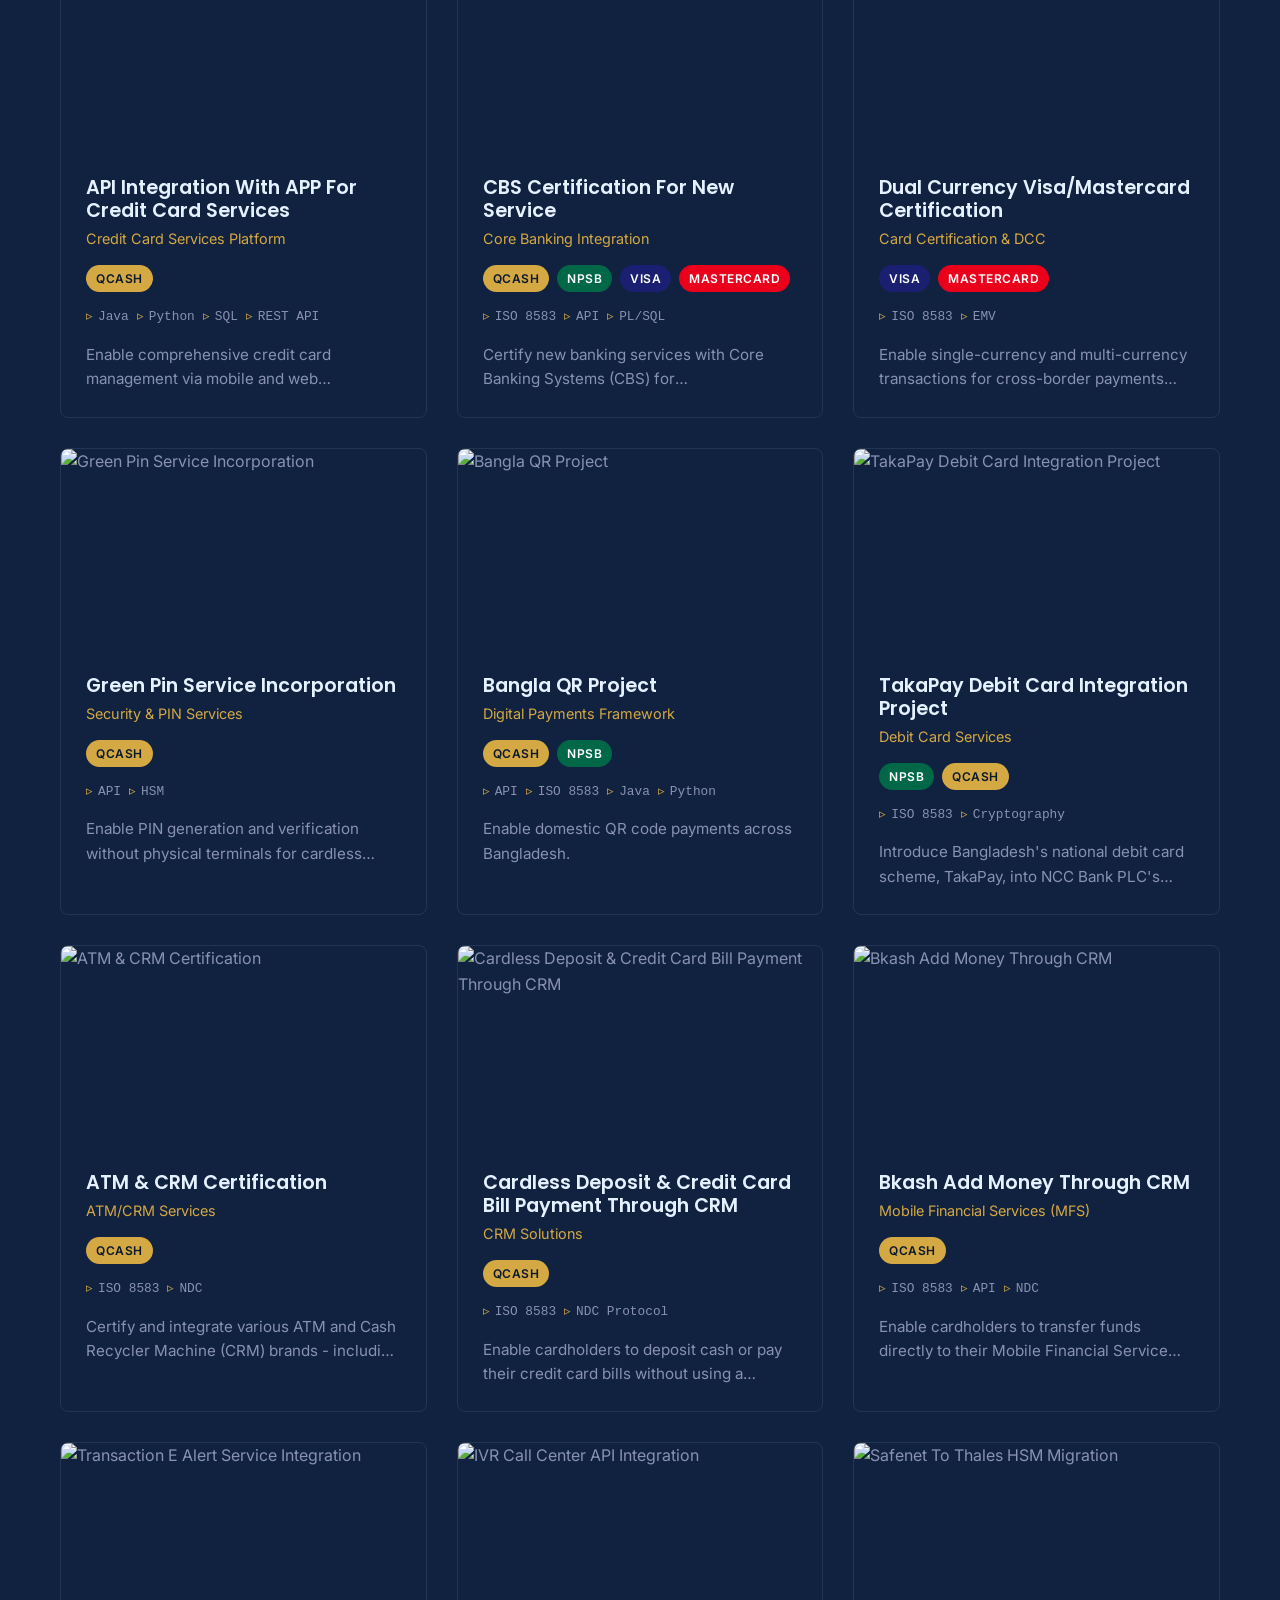
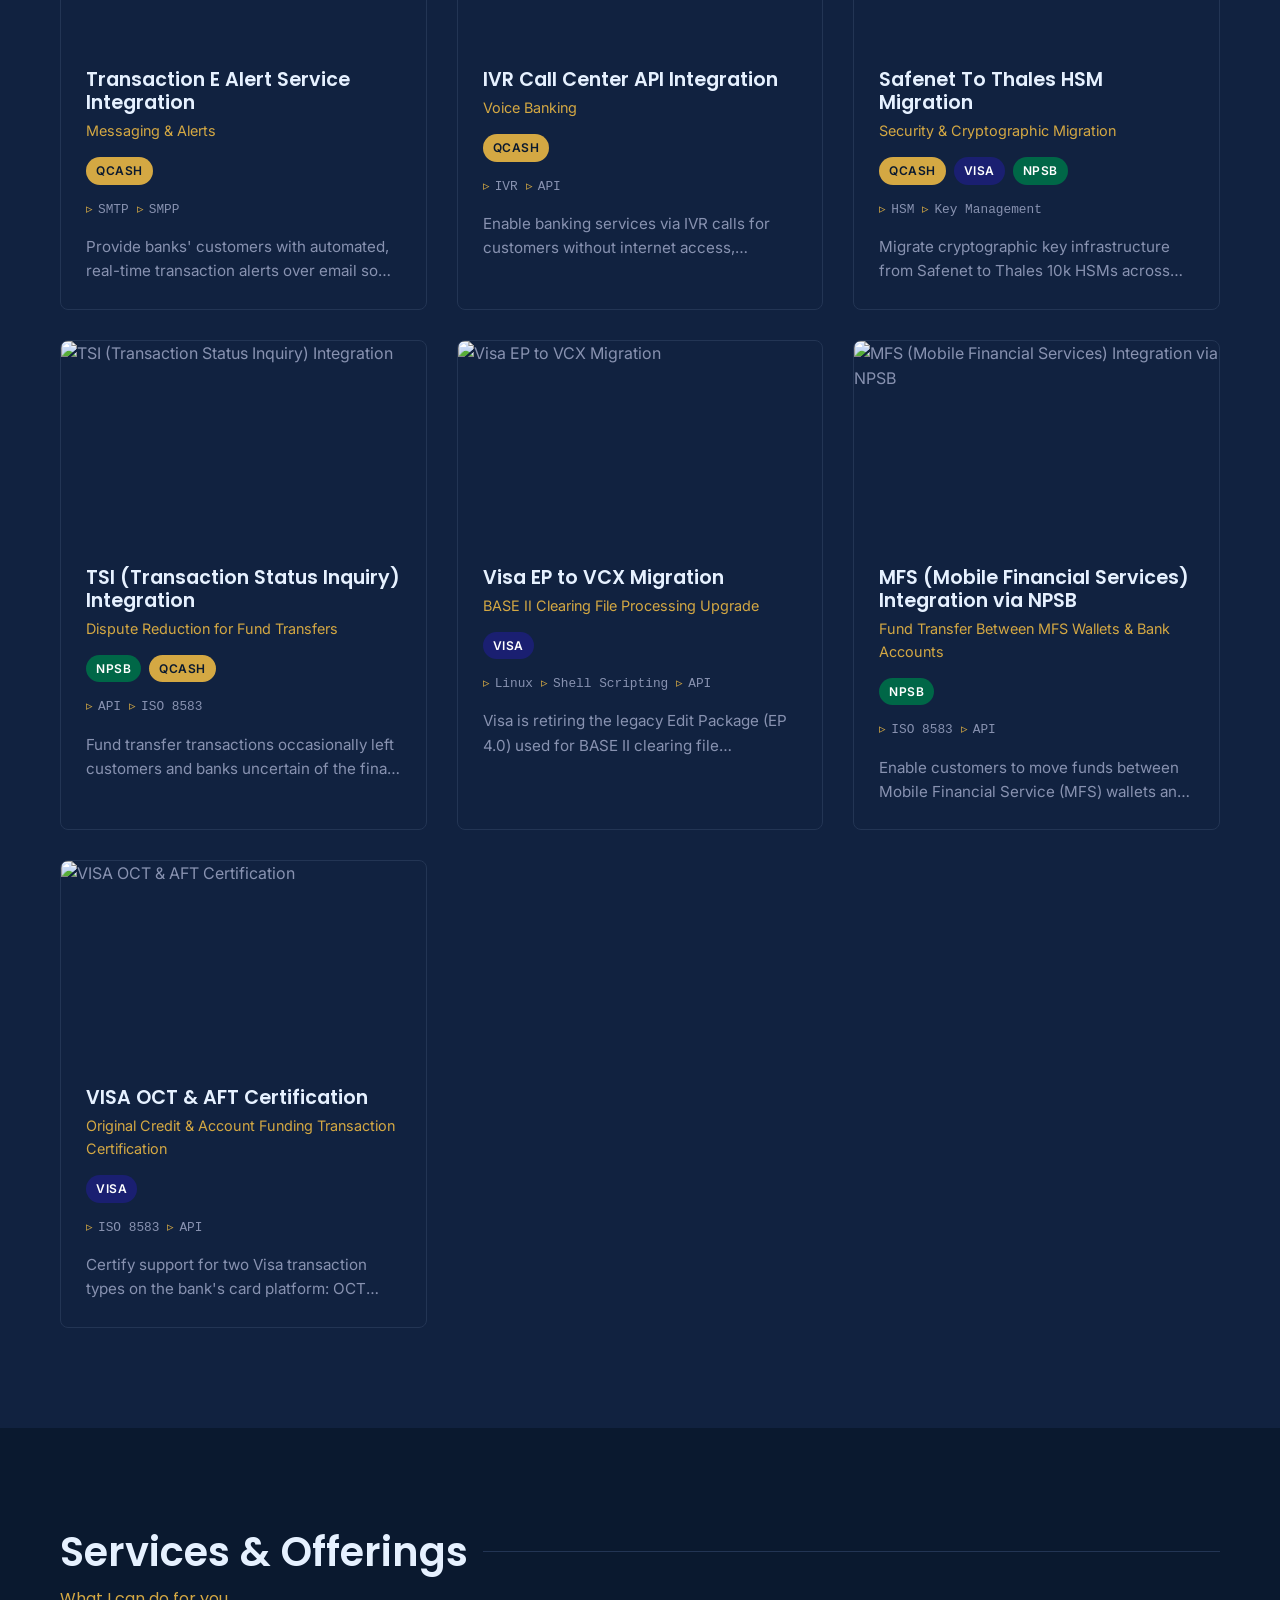
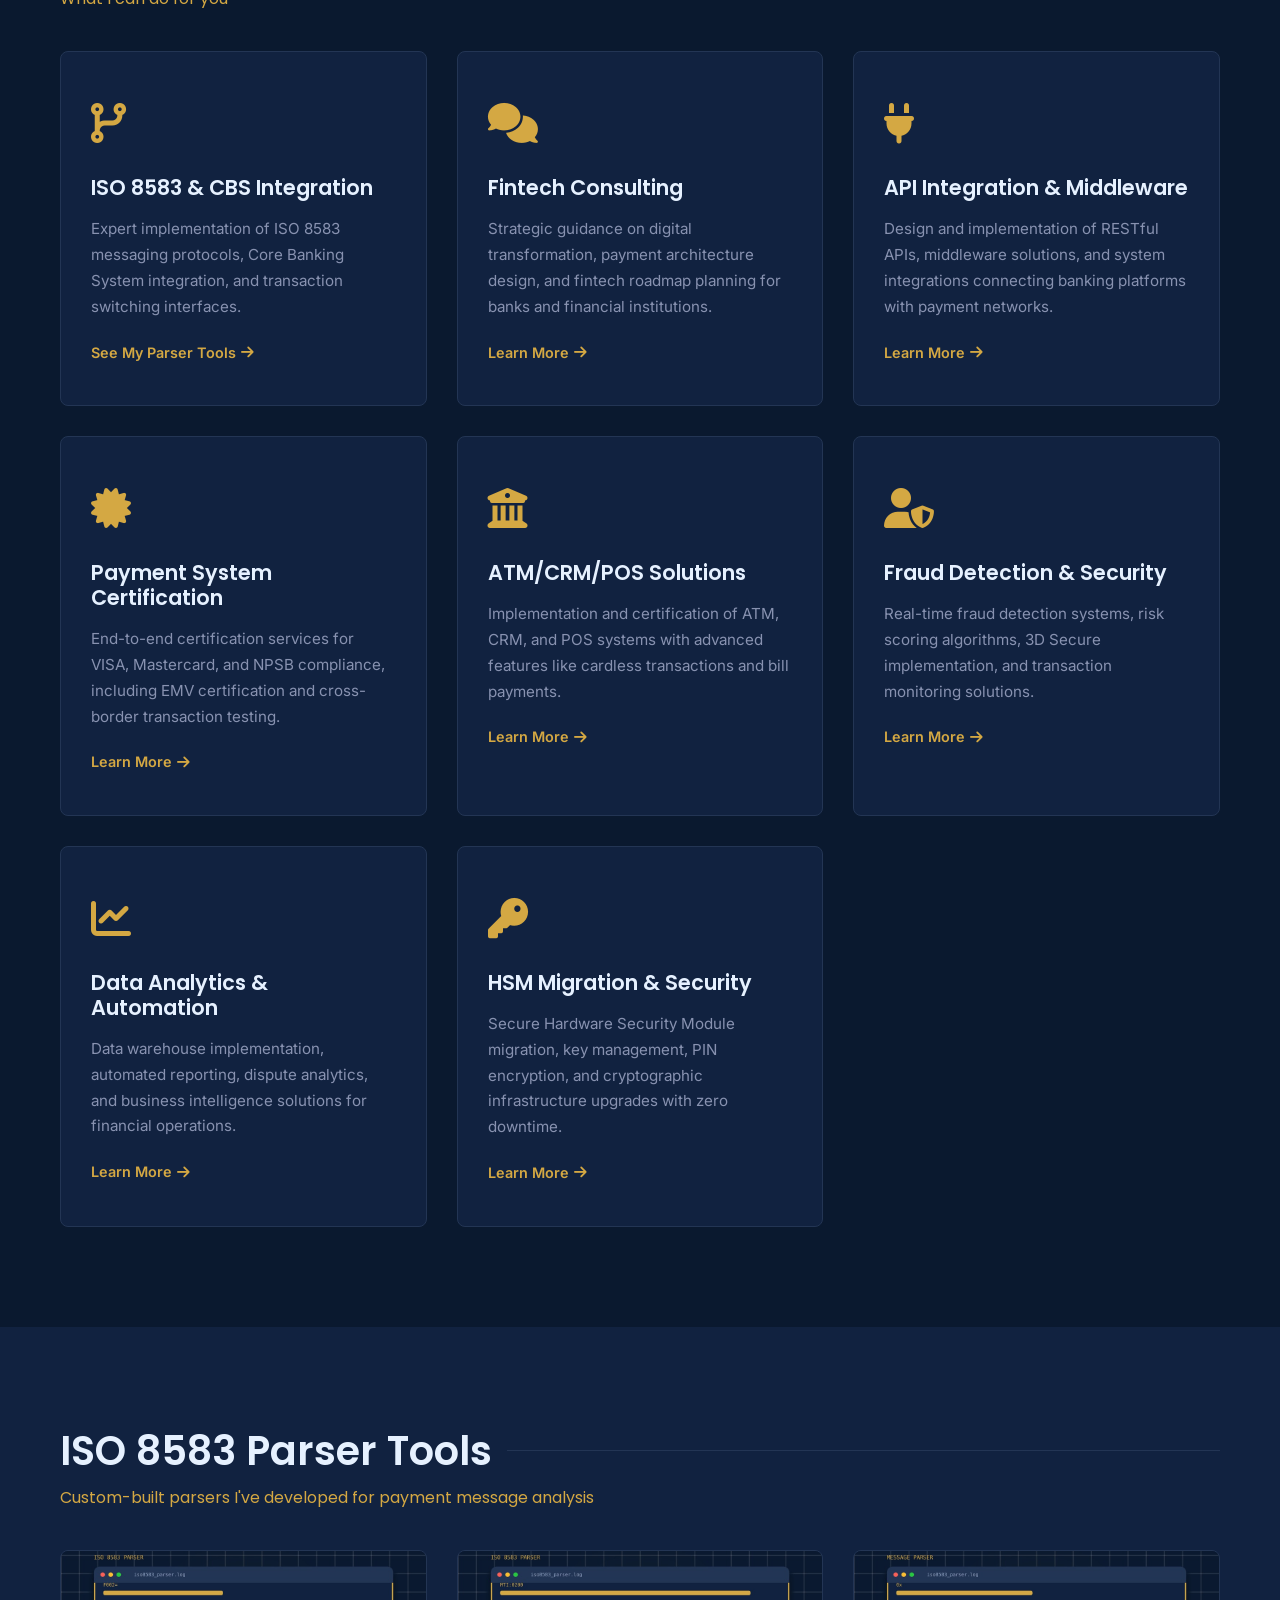
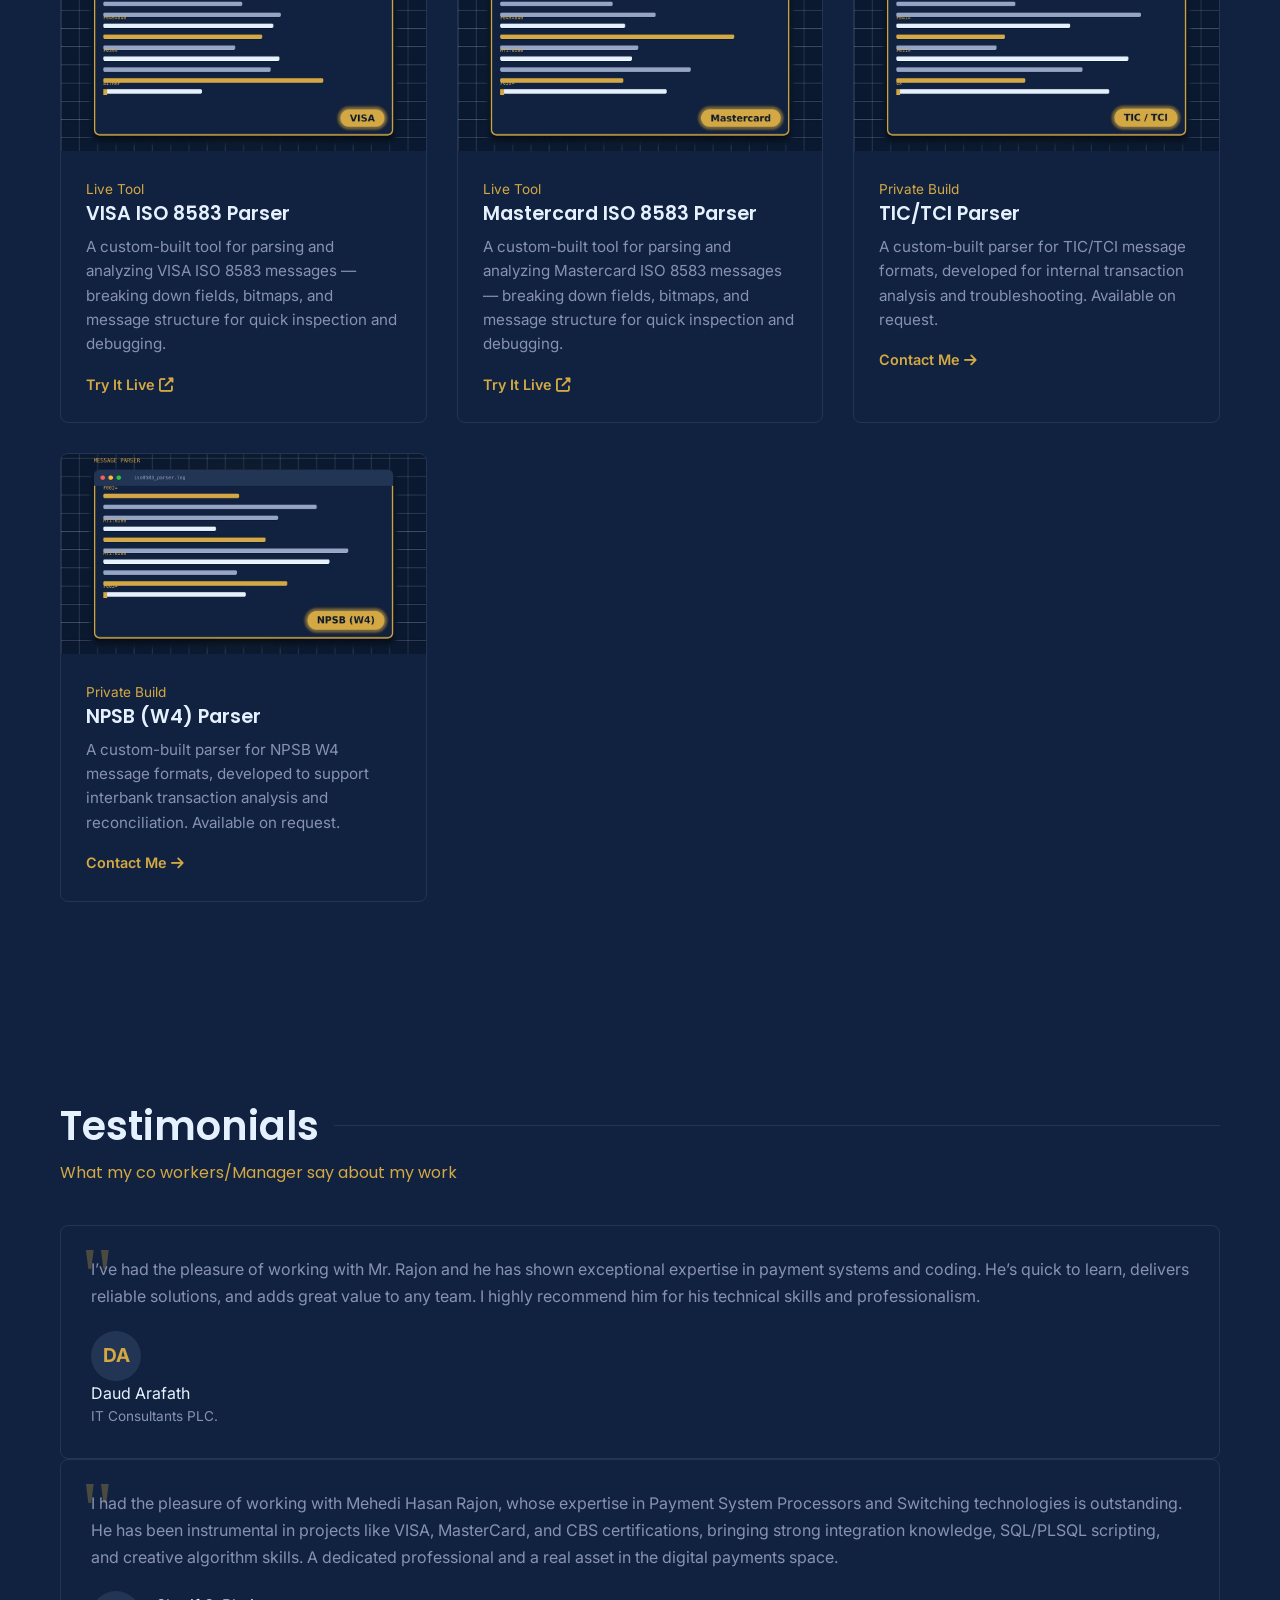
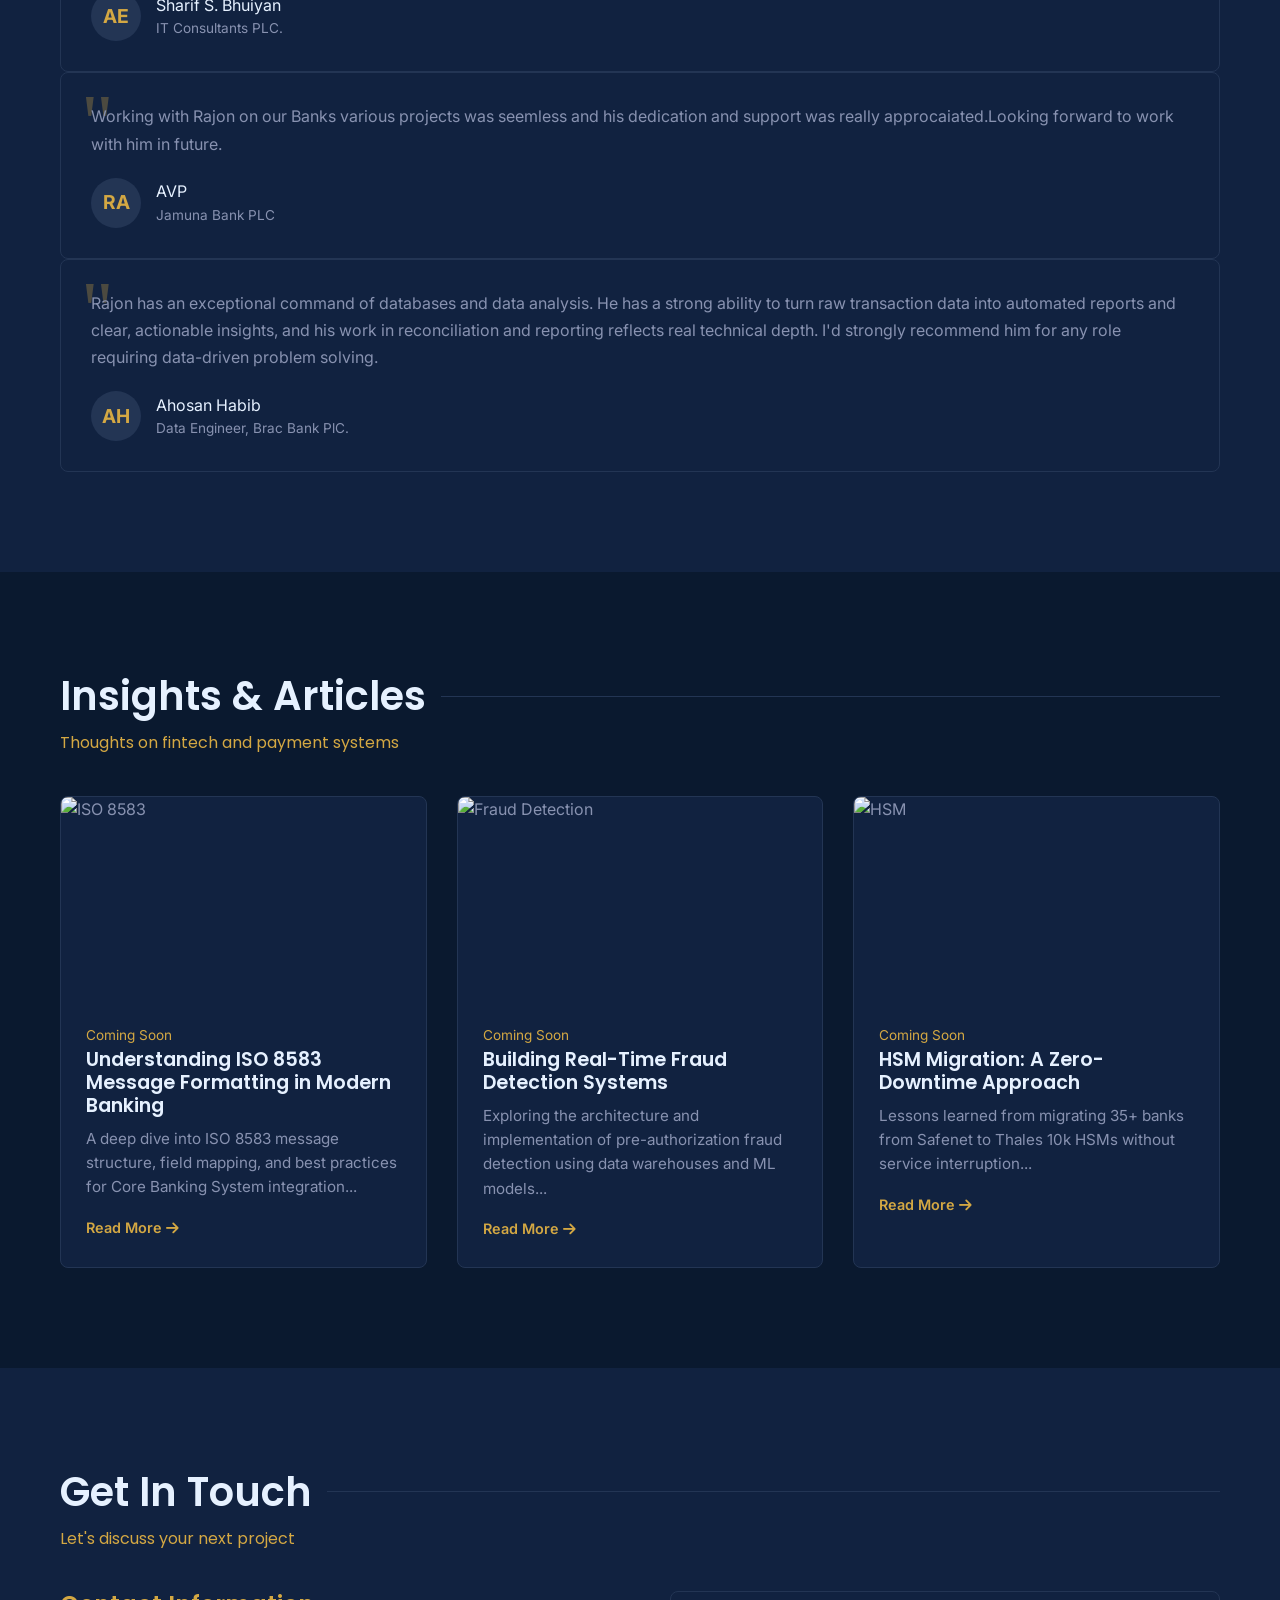
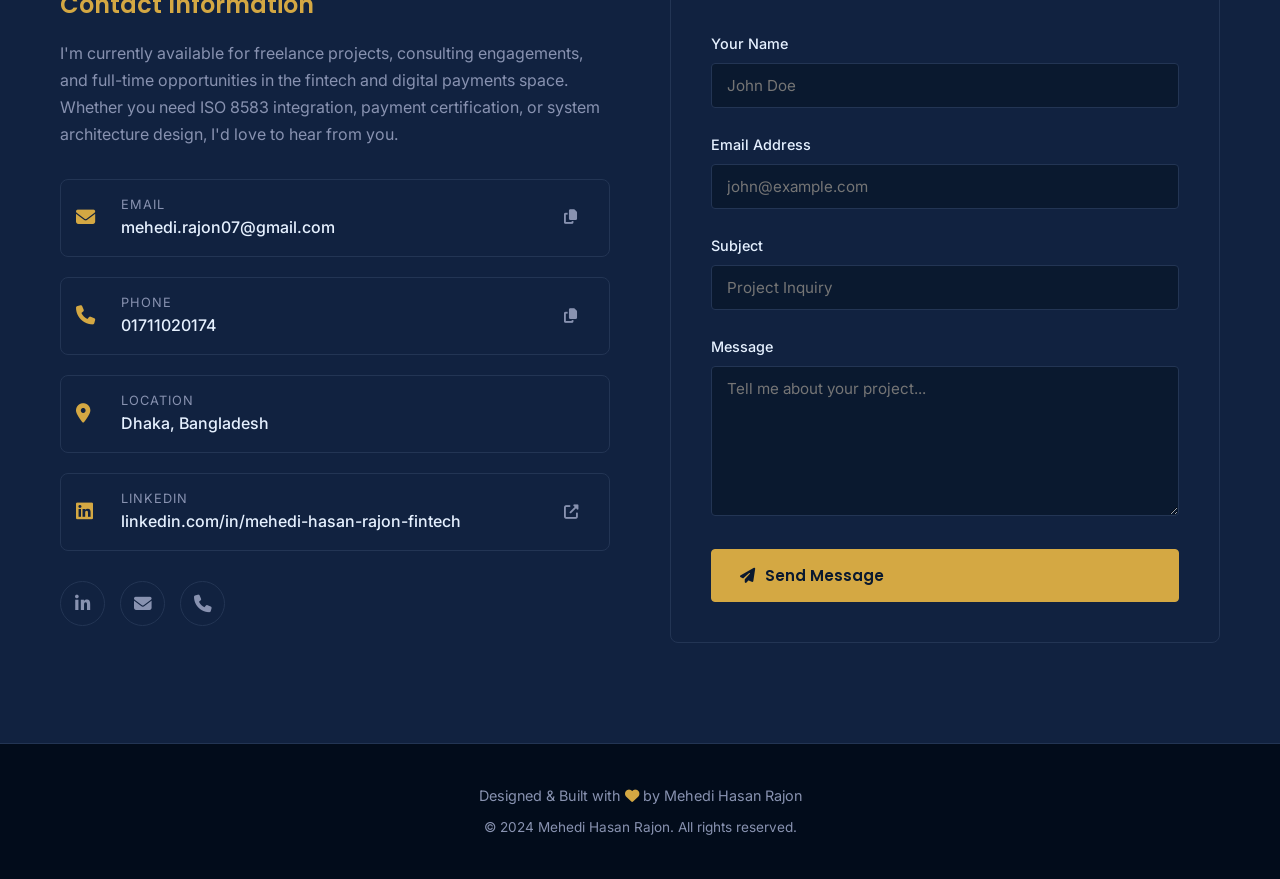
==== commit 46934f1b: "Update index.html" ====
--- a/index.html
+++ b/index.html
@@ -412,49 +412,48 @@
   <section class="section" id="testimonials" style="background: var(--navy-light);">
     <div class="container">
       <h2 class="section-title fade-in">Testimonials</h2>
-      <span class="section-subtitle fade-in">What clients say about my work</span>
+      <span class="section-subtitle fade-in">What my co workers/Manager say about my work</span>
 
       <div class="testimonials-grid">
         <div class="testimonial-card fade-in">
-          <p class="testimonial-text">Rajon's expertise in ISO 8583 integration was instrumental in our bank's digital transformation. His ability to navigate complex payment protocols and deliver on time is exceptional.</p>
+          <p class="testimonial-text">I’ve had the pleasure of working with Mr. Rajon and he has shown exceptional expertise in payment systems and coding. He’s quick to learn, delivers reliable solutions, and adds great value to any team. I highly recommend him for his technical skills and professionalism.
+            <div class="testimonial-avatar">DA</div>
+            <div>
+              <div class="testimonial-name">Daud Arafath</div>
+              <div class="testimonial-role">IT Consultants PLC.</div>
+            </div>
+          </div>
+        </div>
+
+        <div class="testimonial-card fade-in">
+          <p class="testimonial-text">I had the pleasure of working with Mehedi Hasan Rajon, whose expertise in Payment System Processors and Switching technologies is outstanding. He has been instrumental in projects like VISA, MasterCard, and CBS certifications, bringing strong integration knowledge, SQL/PLSQL scripting, and creative algorithm skills. A dedicated professional and a real asset in the digital payments space.</p>
           <div class="testimonial-author">
-            <div class="testimonial-avatar">SK</div>
-            <div>
-              <div class="testimonial-name">Senior Manager</div>
-              <div class="testimonial-role">Leading Private Bank, Bangladesh</div>
+            <div class="testimonial-avatar">AE</div>
+            <div>
+              <div class="testimonial-name">Sharif S. Bhuiyan</div>
+              <div class="testimonial-role">IT Consultants PLC.</div>
             </div>
           </div>
         </div>
 
         <div class="testimonial-card fade-in">
-          <p class="testimonial-text">The fraud detection system Rajon implemented reduced our losses by 65%. His deep understanding of both technical and business aspects of fintech is truly remarkable.</p>
-          <div class="testimonial-author">
-            <div class="testimonial-avatar">HT</div>
-            <div>
-              <div class="testimonial-name">Head of IT</div>
-              <div class="testimonial-role">National Bank, Dhaka</div>
-            </div>
-          </div>
-        </div>
-
-        <div class="testimonial-card fade-in">
-          <p class="testimonial-text">Working with Rajon on our HSM migration was seamless. Zero downtime across 35+ banks is no small feat. His meticulous planning and execution are world-class.</p>
+          <p class="testimonial-text">Working with Rajon on our Banks various projects was seemless and his dedication and support was really approcaiated.Looking forward to work with him in future.</p>
           <div class="testimonial-author">
             <div class="testimonial-avatar">RA</div>
             <div>
-              <div class="testimonial-name">CTO</div>
-              <div class="testimonial-role">IT Consultants PLC</div>
+              <div class="testimonial-name">AVP</div>
+              <div class="testimonial-role">Jamuna Bank PLC</div>
             </div>
           </div>
         </div>
 
         <div class="testimonial-card fade-in">
-          <p class="testimonial-text">Rajon's VISA and Mastercard certification expertise helped us launch our card products months ahead of schedule. His attention to compliance details is outstanding.</p>
+          <p class="testimonial-text">Rajon has an exceptional command of databases and data analysis. He has a strong ability to turn raw transaction data into automated reports and clear, actionable insights, and his work in reconciliation and reporting reflects real technical depth. I'd strongly recommend him for any role requiring data-driven problem solving.</p>
           <div class="testimonial-author">
-            <div class="testimonial-avatar">MK</div>
-            <div>
-              <div class="testimonial-name">Product Manager</div>
-              <div class="testimonial-role">Card Division, Major Bank</div>
+            <div class="testimonial-avatar">AH</div>
+            <div>
+              <div class="testimonial-name">Ahosan Habib</div>
+              <div class="testimonial-role">Data Engineer, Brac Bank PlC.</div>
             </div>
           </div>
         </div>
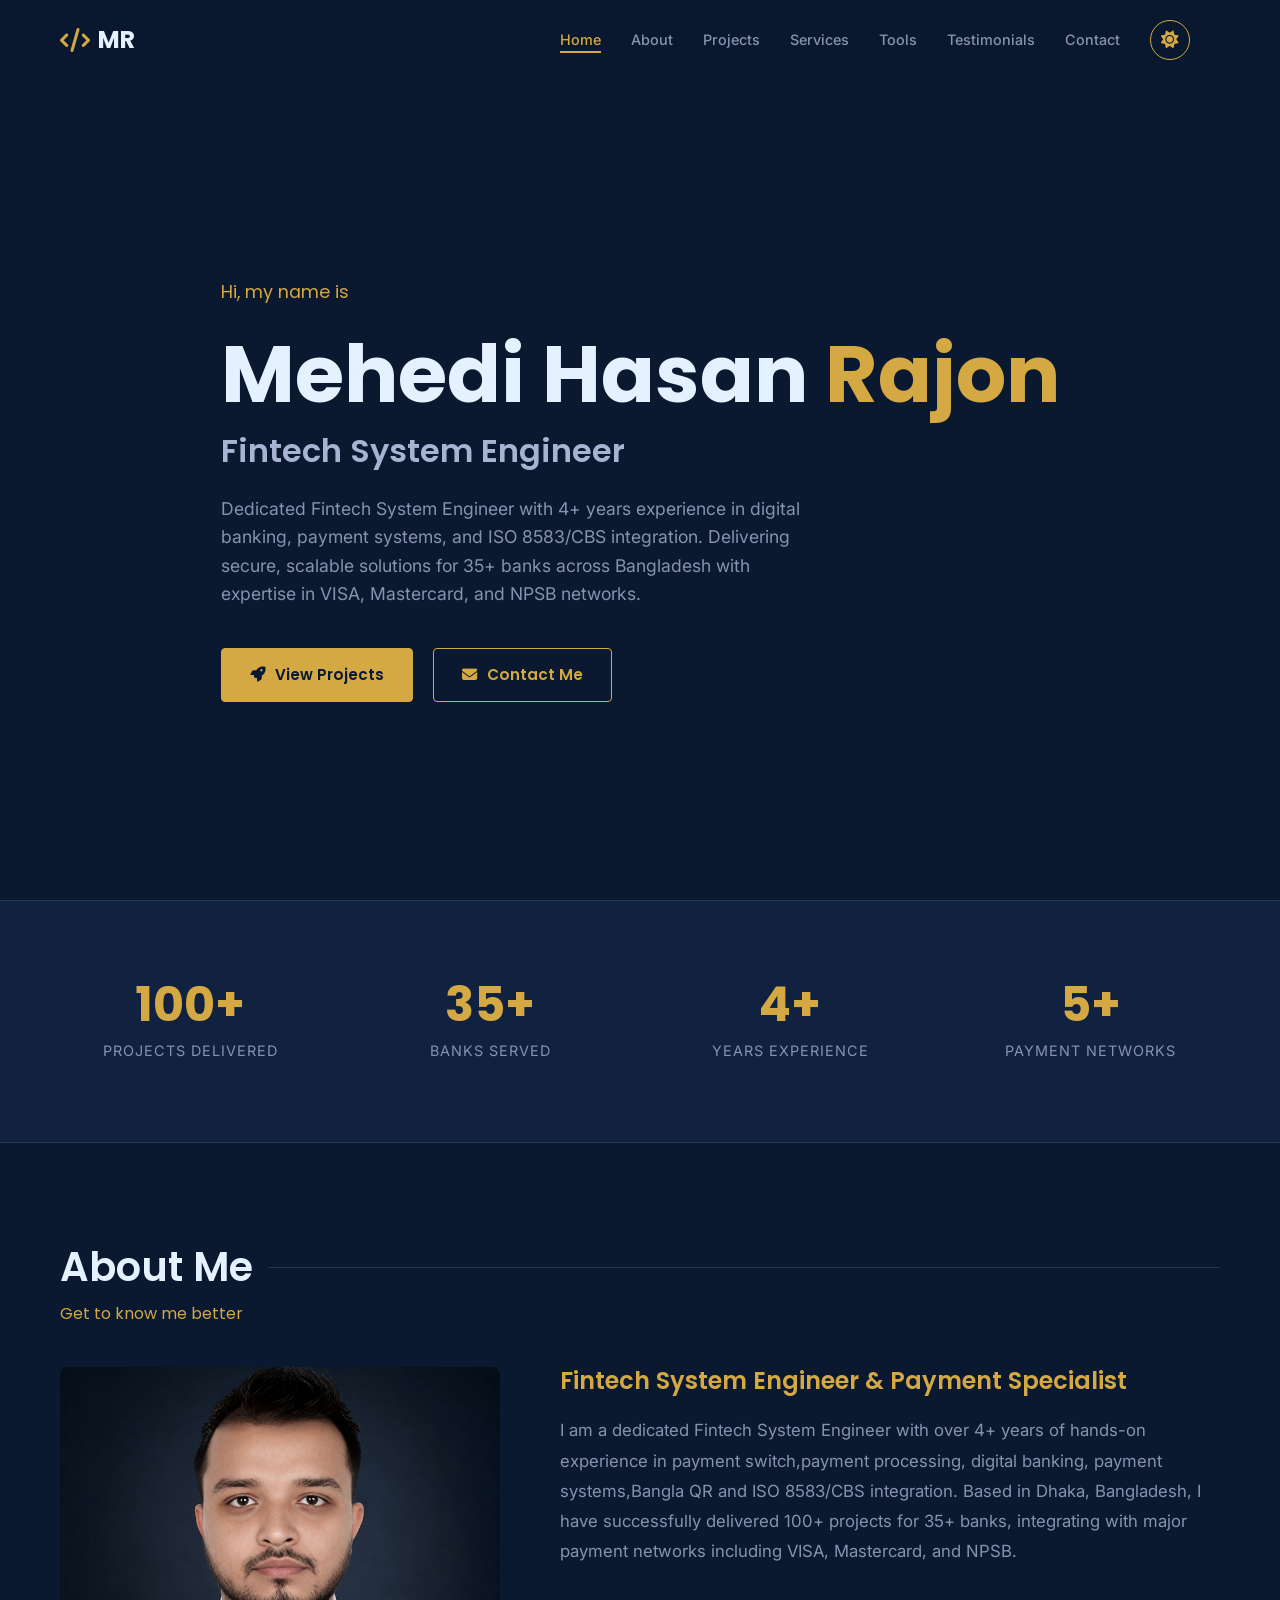
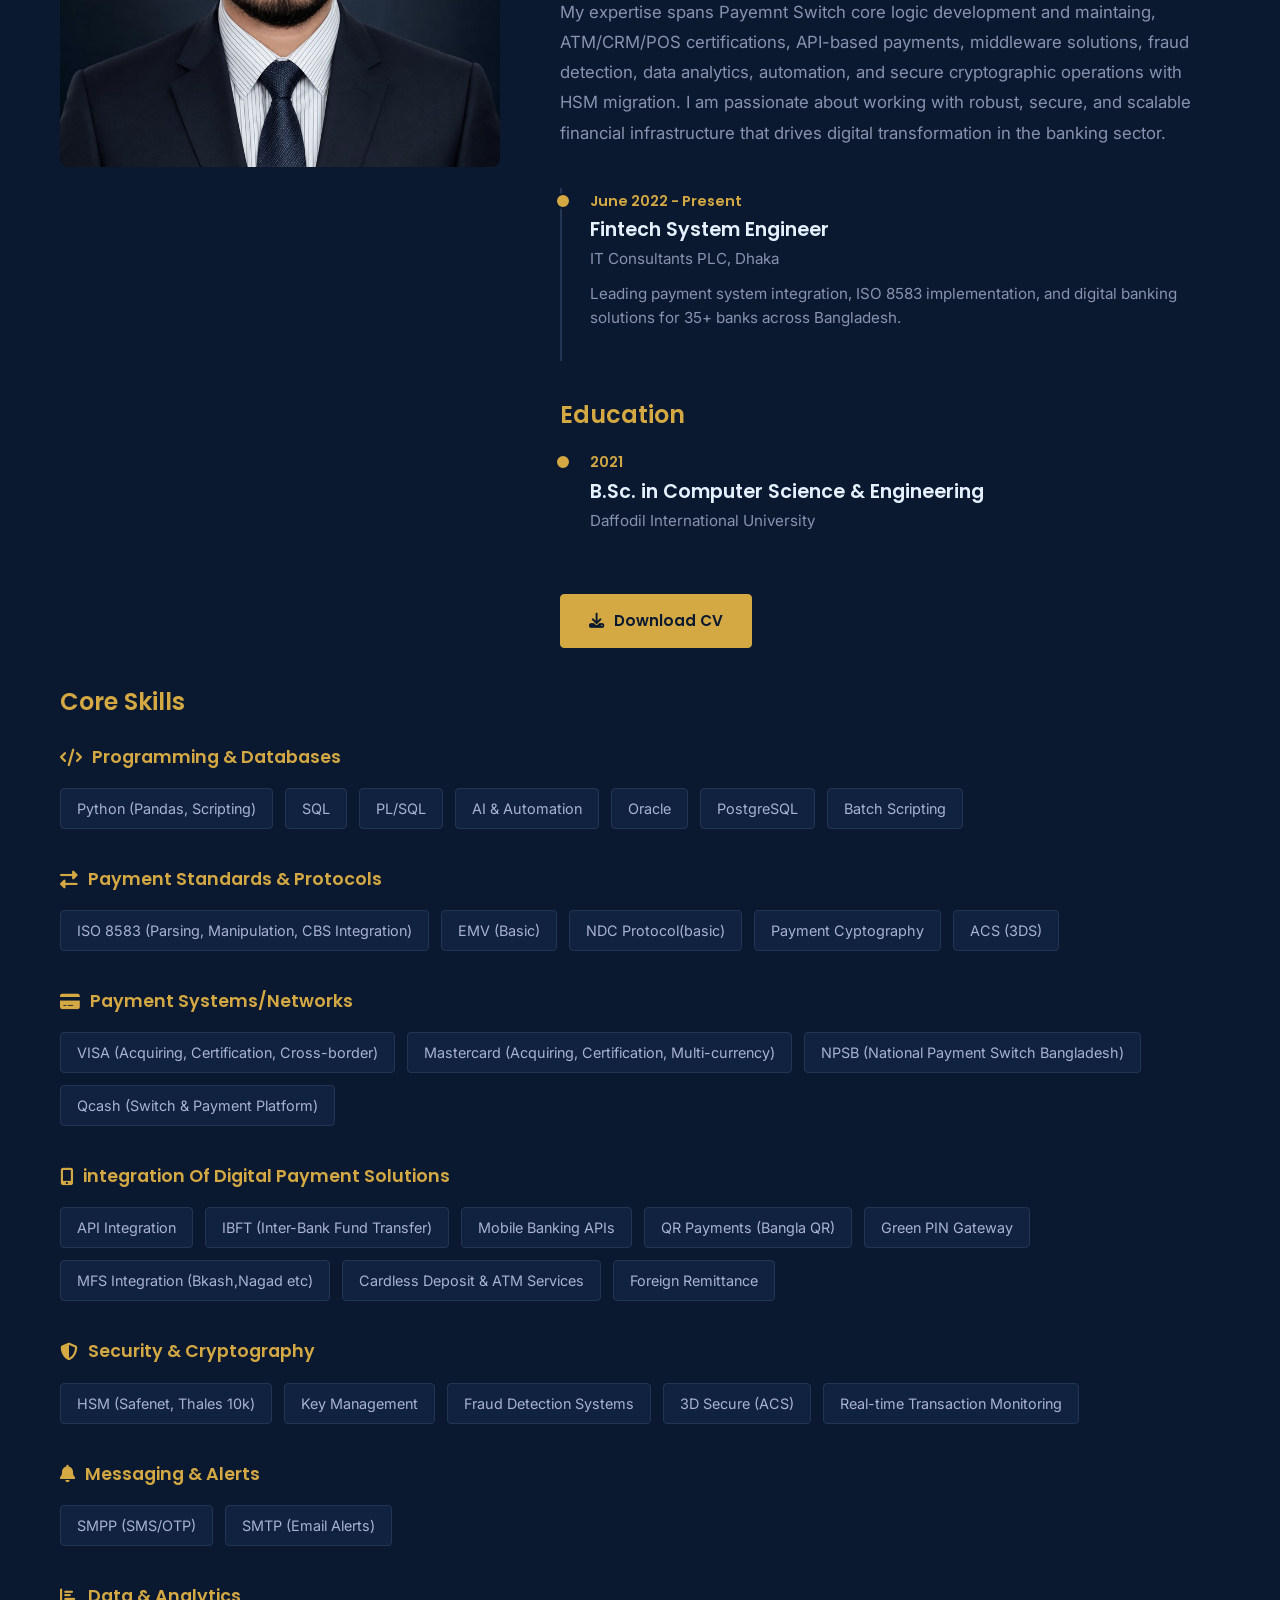
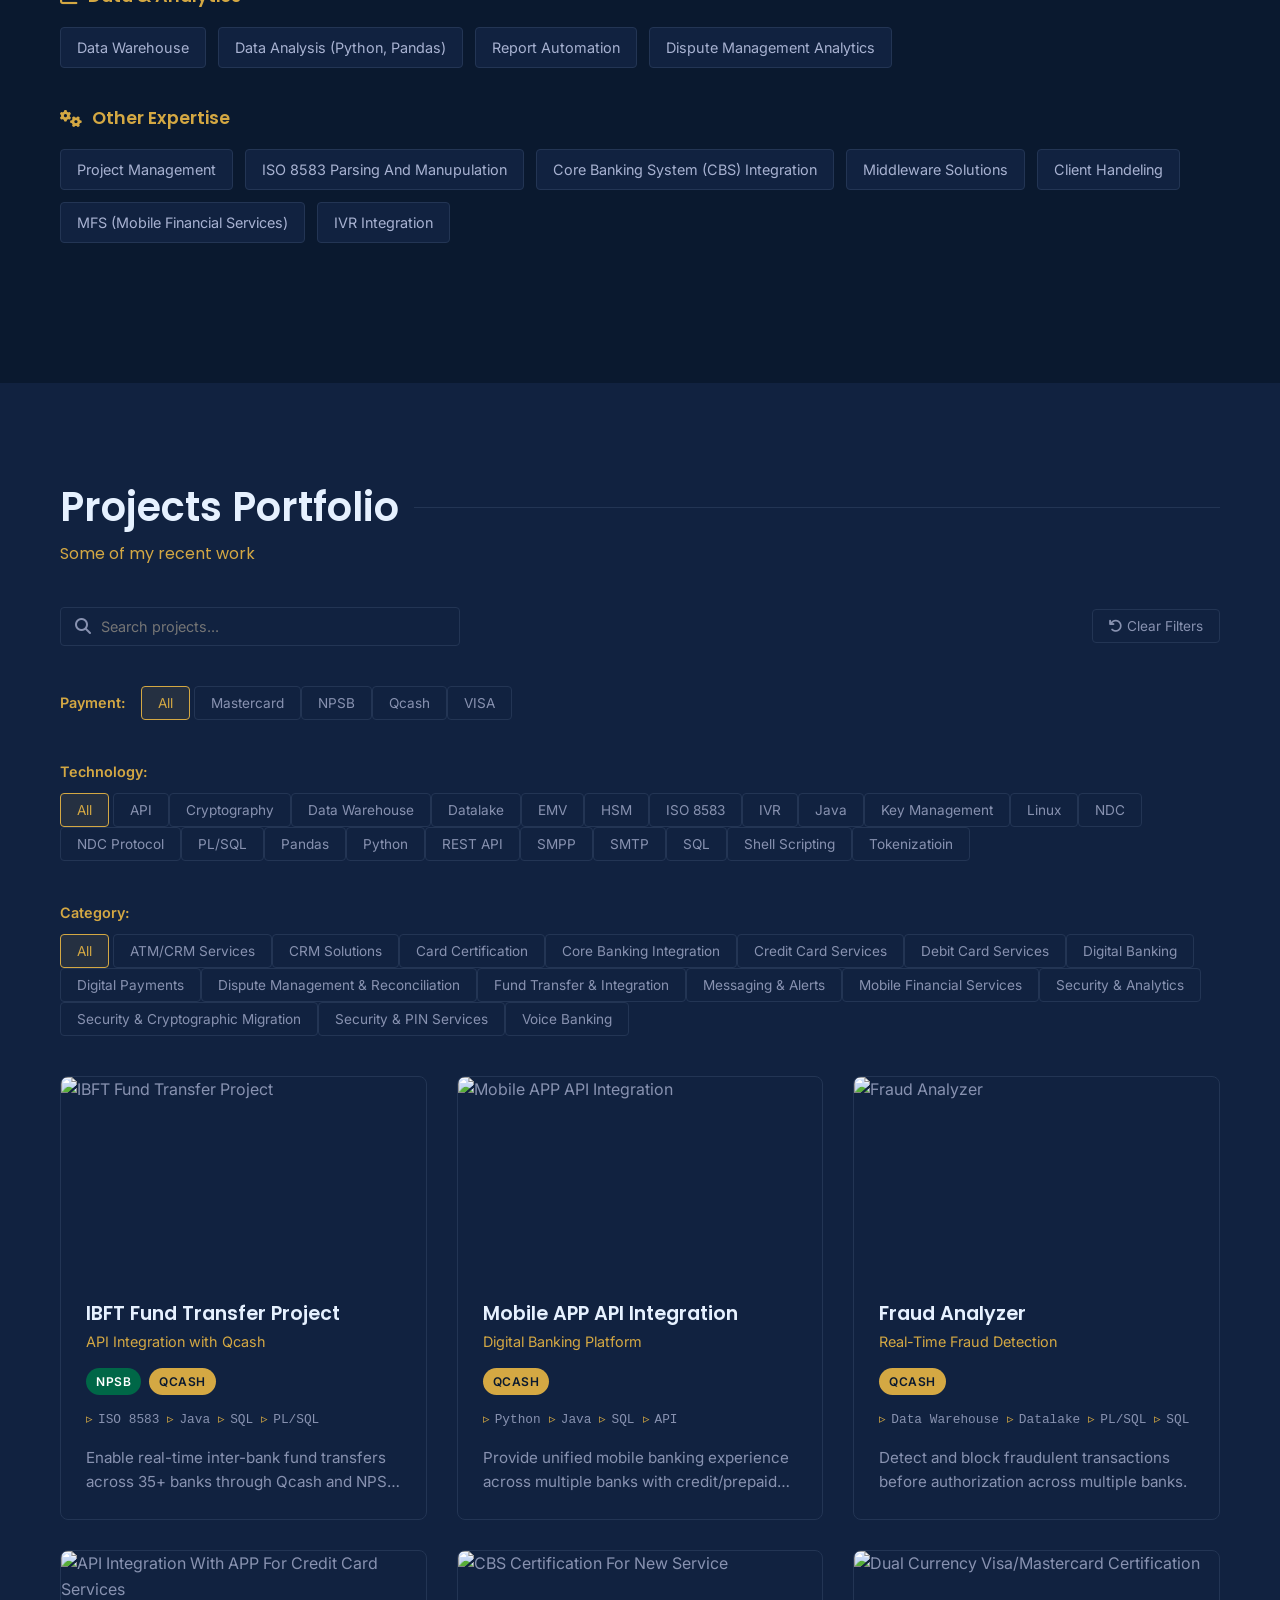
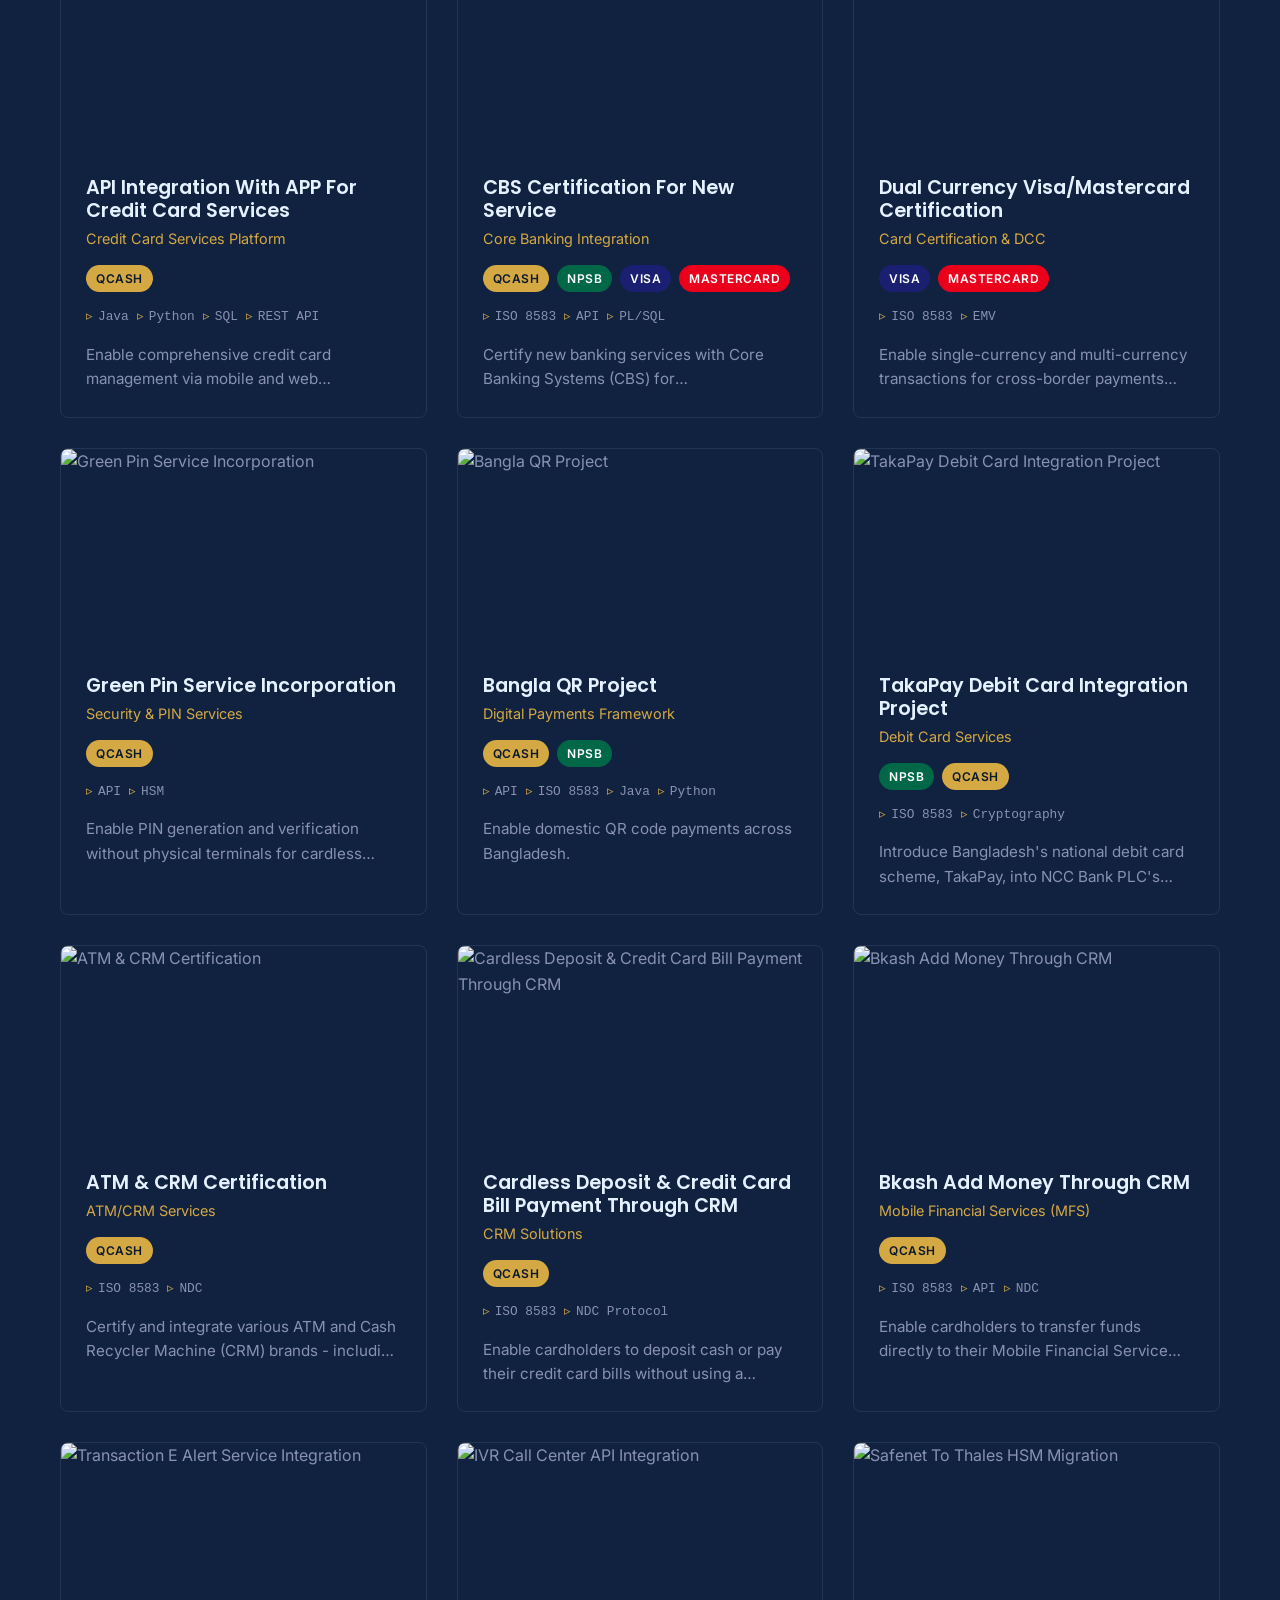
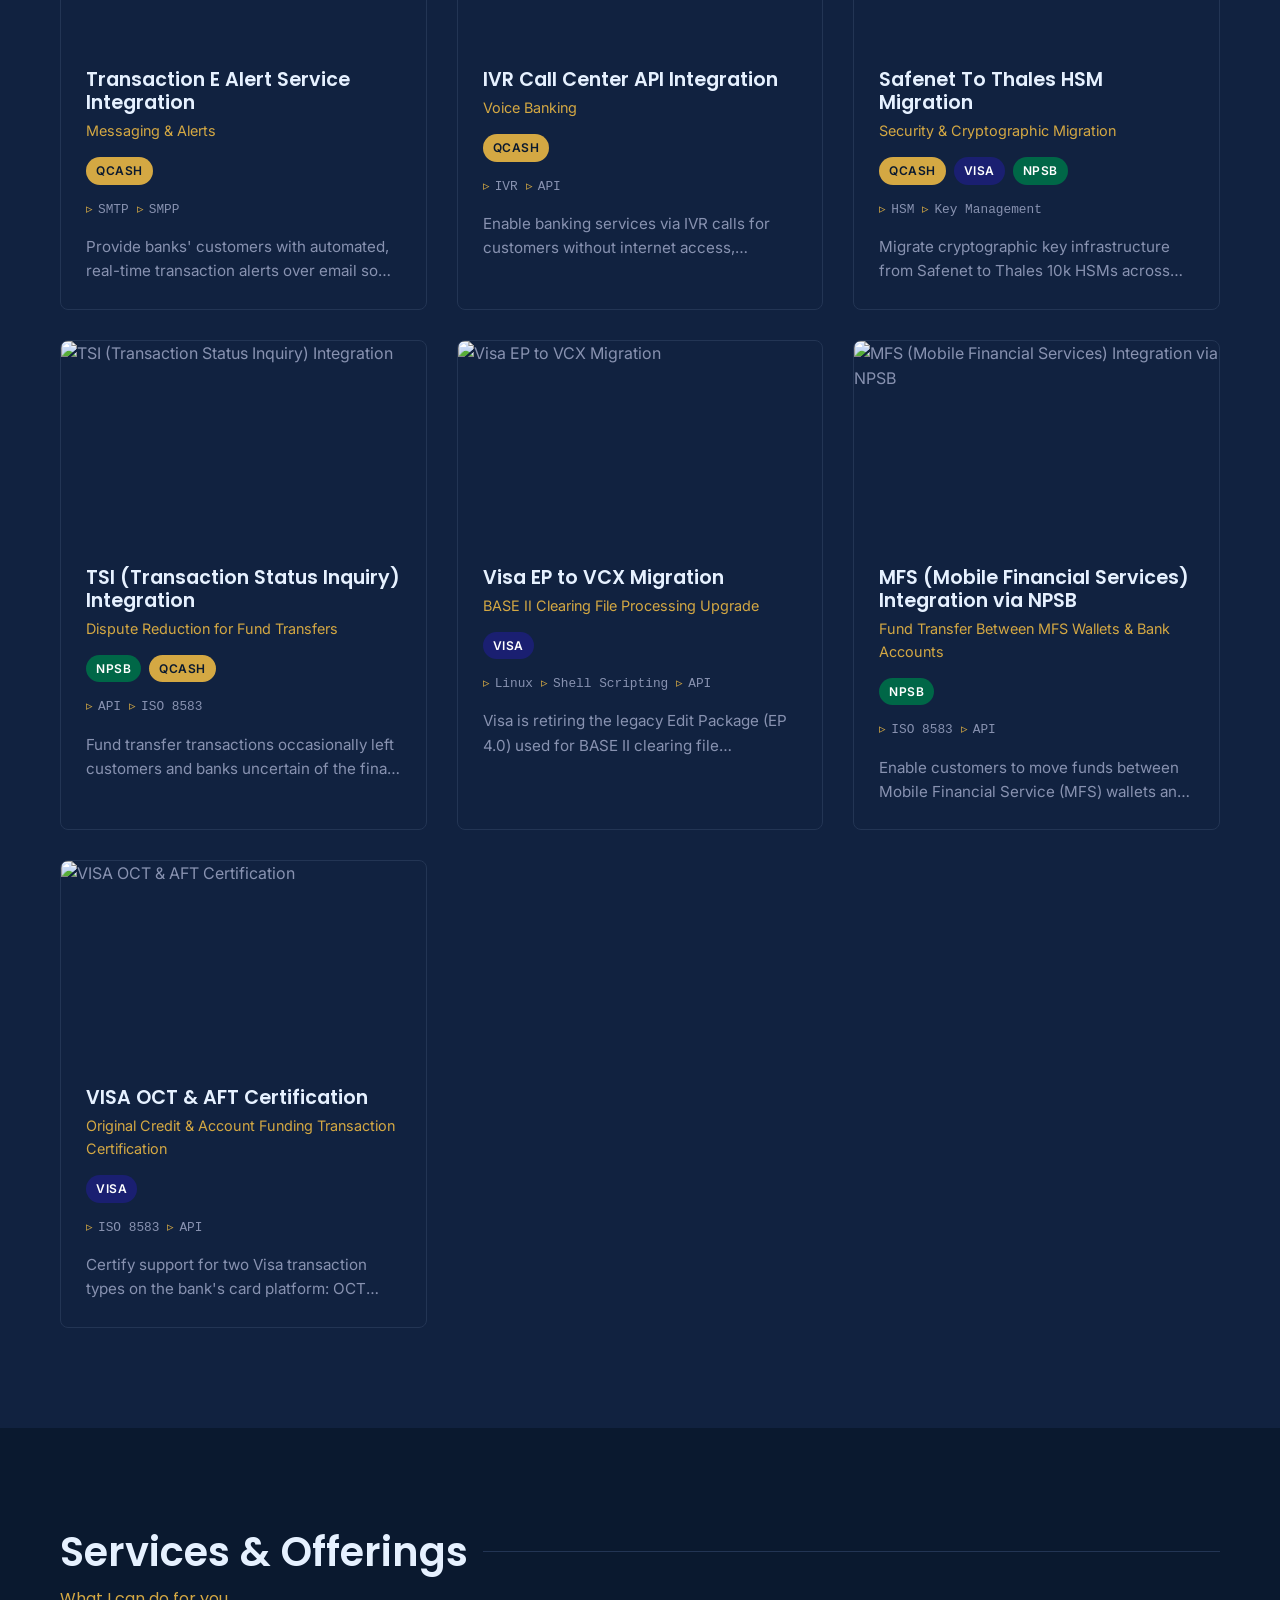
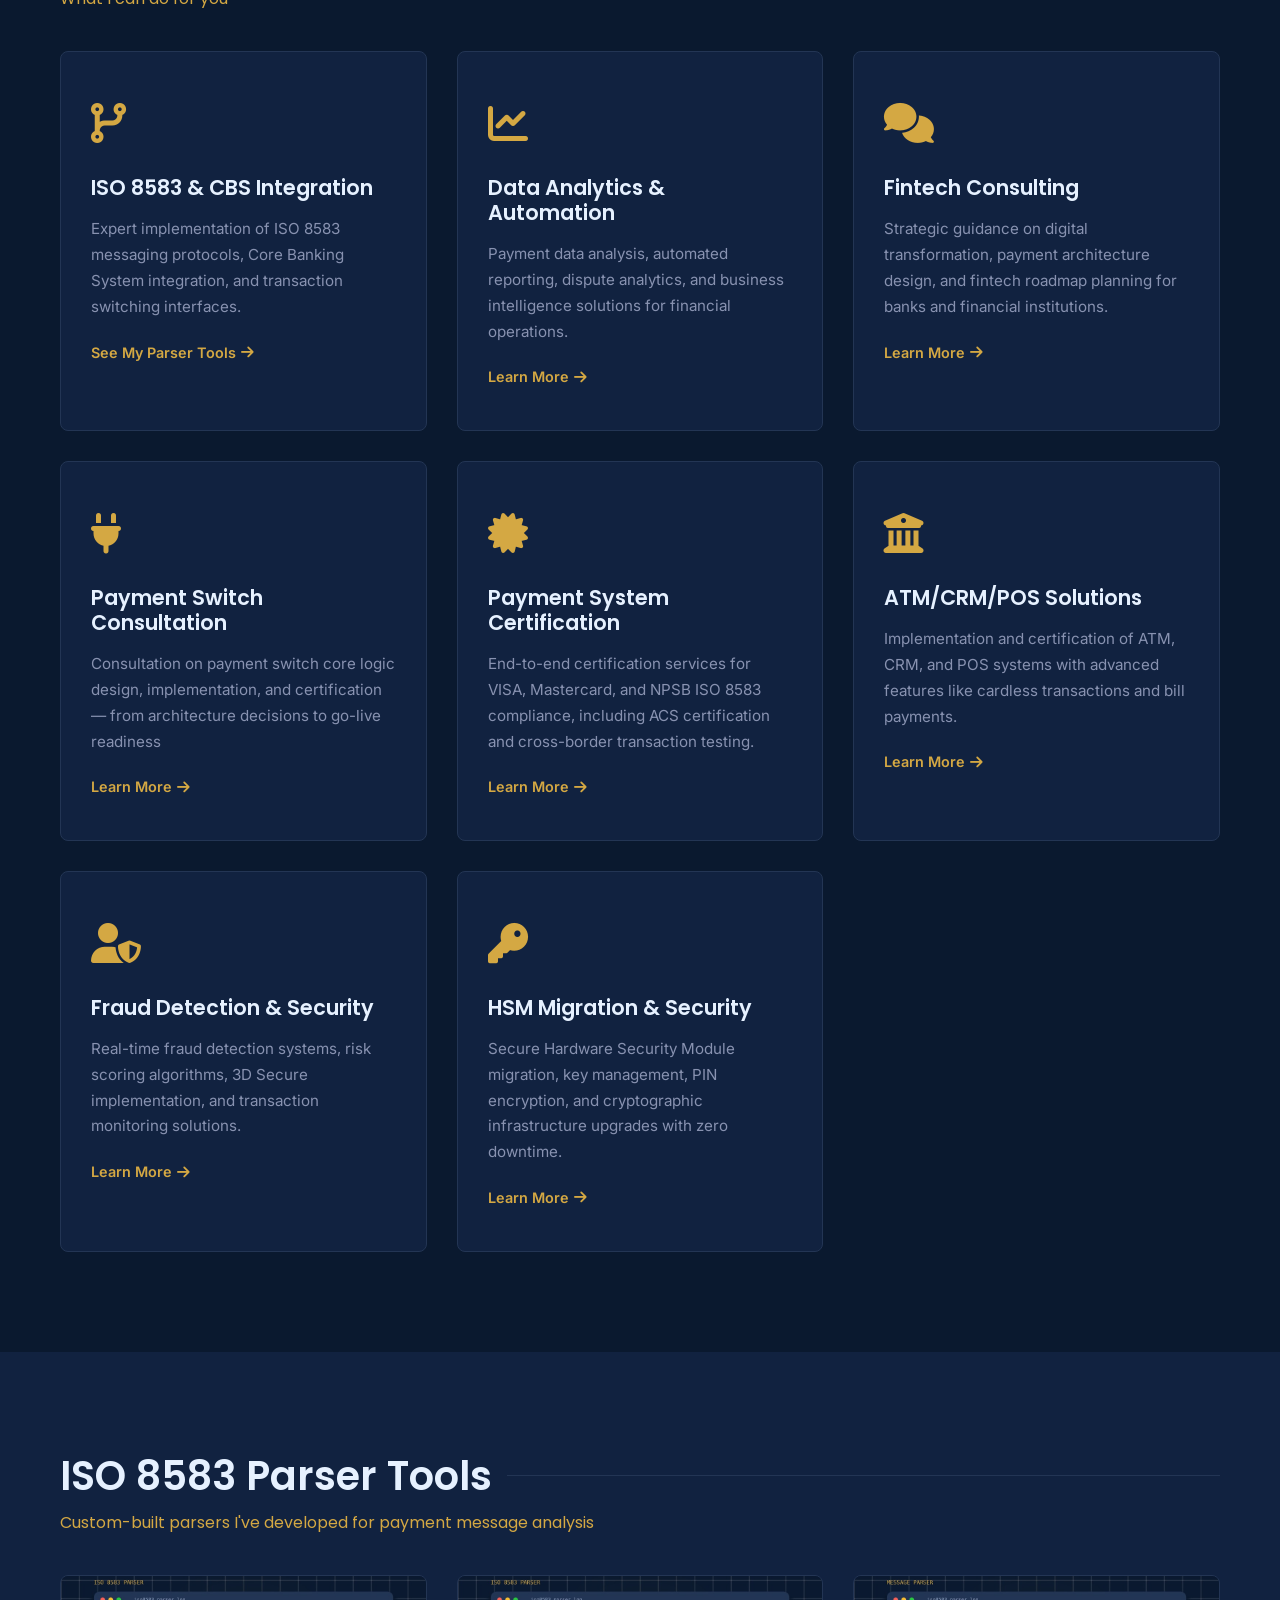
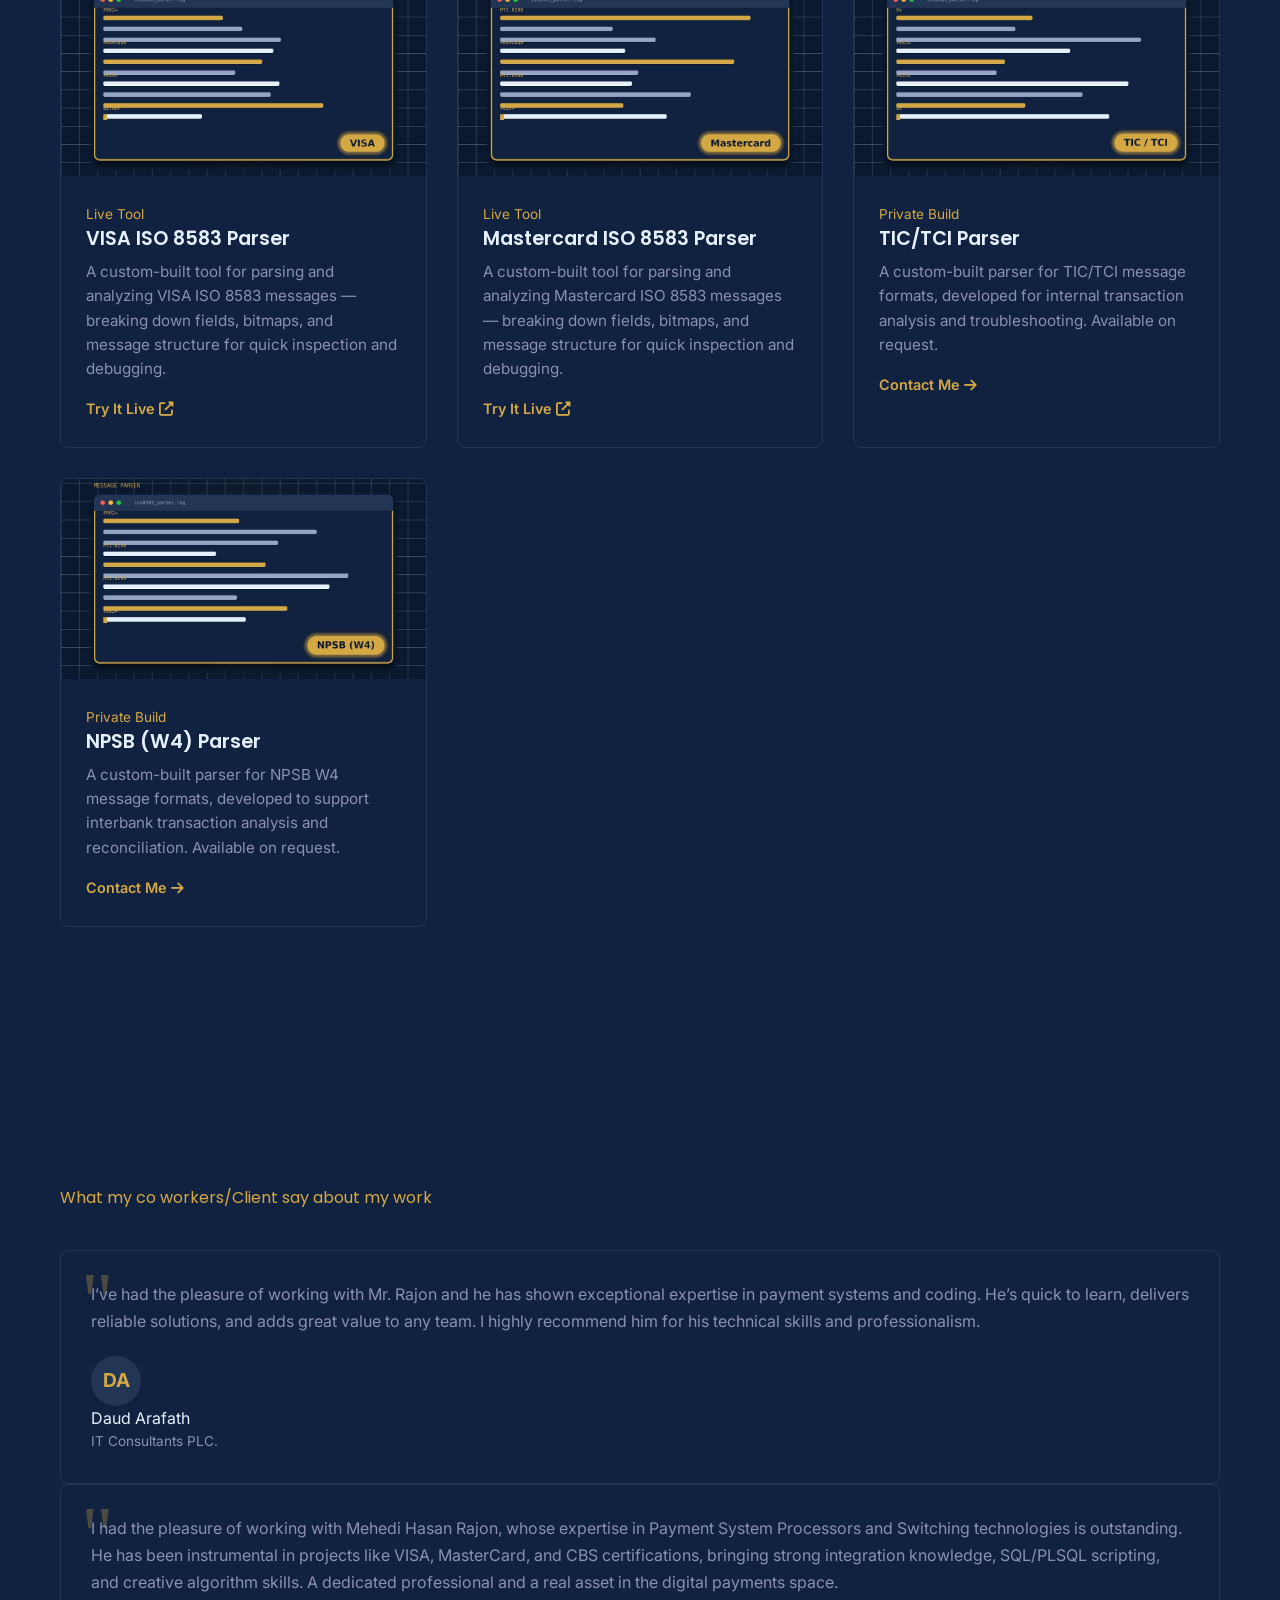
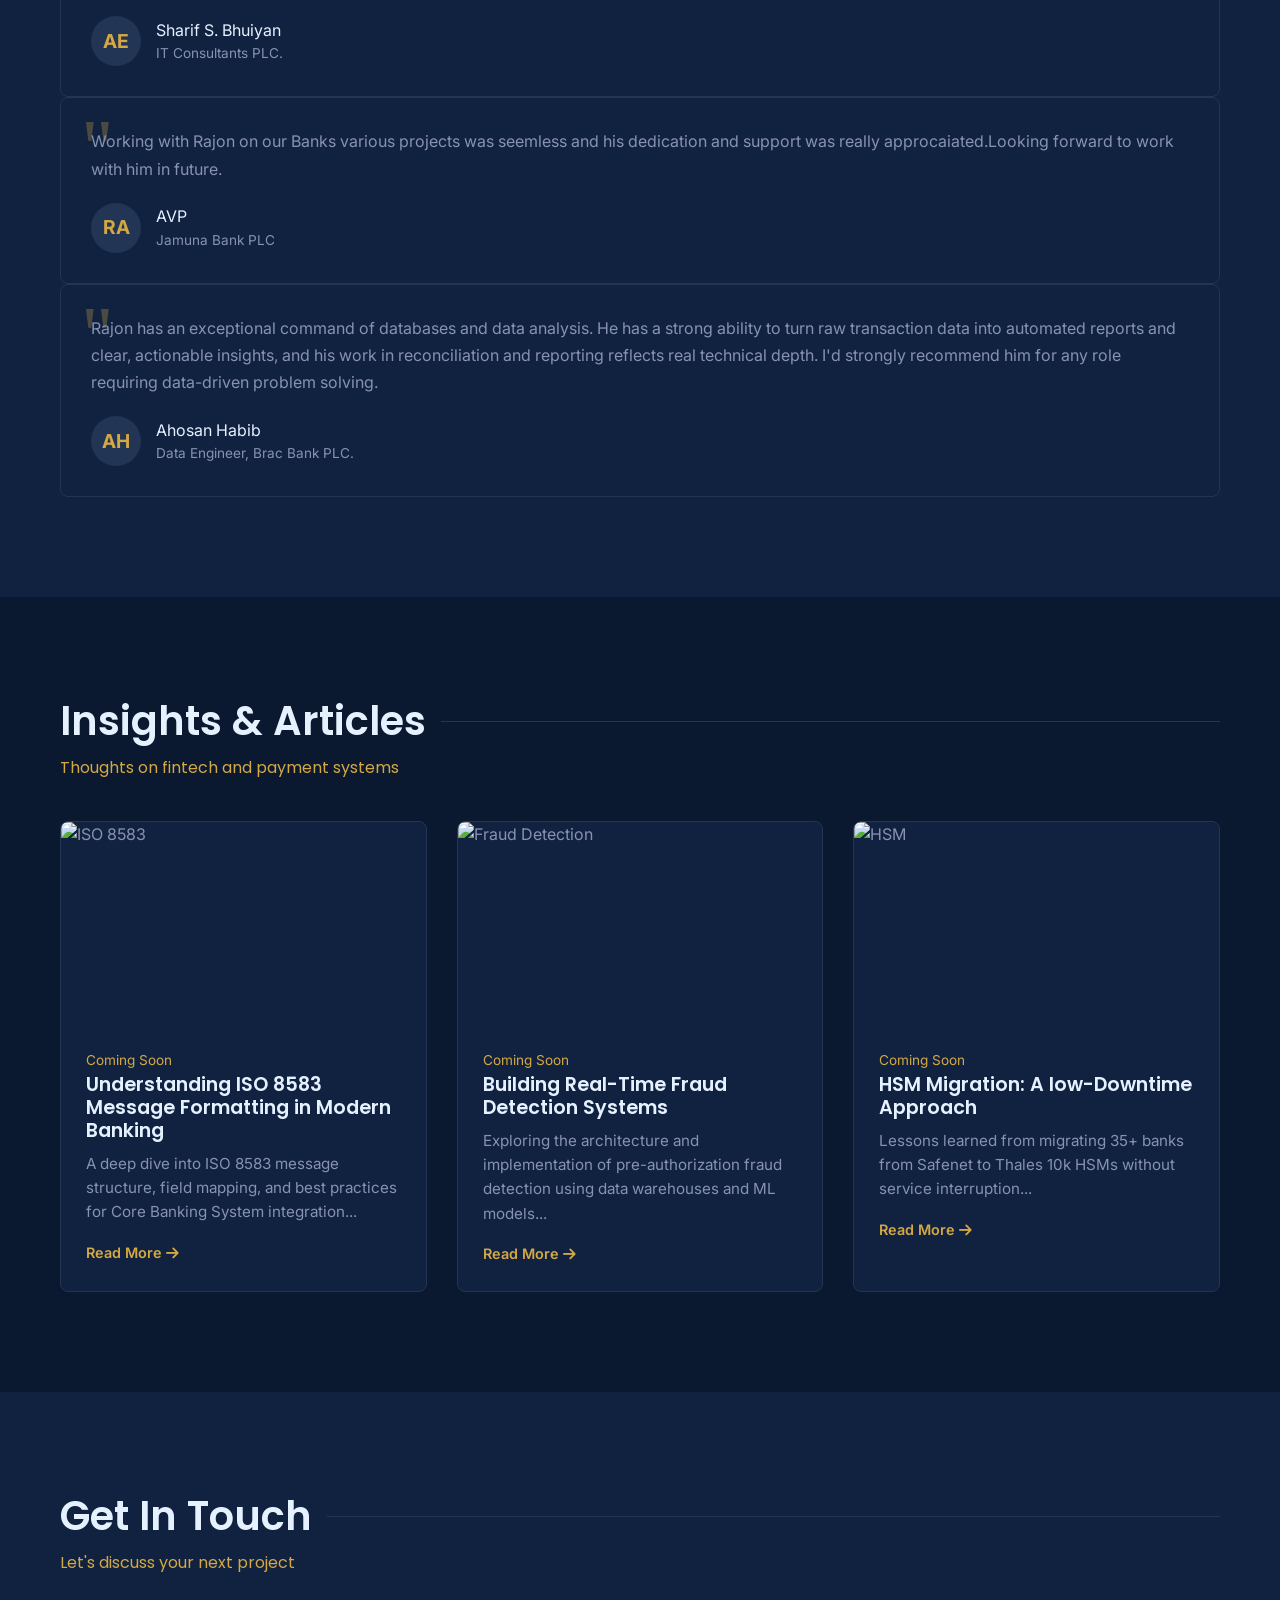
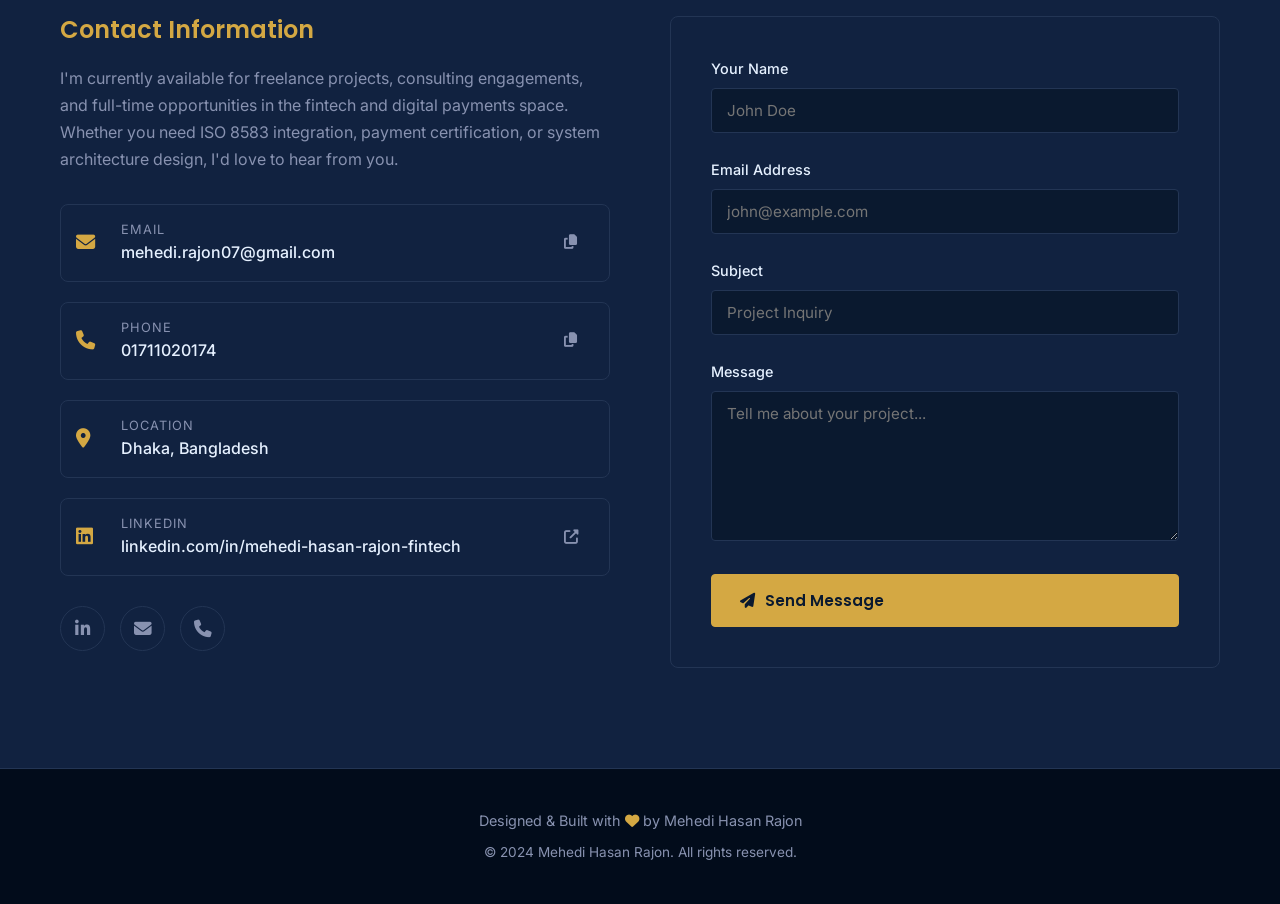
==== commit b543e272: "Update index.html" ====
--- a/index.html
+++ b/index.html
@@ -305,7 +305,12 @@
           <p class="service-desc">Expert implementation of ISO 8583 messaging protocols, Core Banking System integration, and transaction switching interfaces.</p>
           <a href="#tools" class="service-link">See My Parser Tools <i class="fas fa-arrow-right"></i></a>
         </div>
-
+        <div class="service-card fade-in">
+          <div class="service-icon"><i class="fas fa-chart-line"></i></div>
+          <h3 class="service-title">Data Analytics & Automation</h3>
+          <p class="service-desc">Payment data analysis, automated reporting, dispute analytics, and business intelligence solutions for financial operations.</p>
+          <a href="#contact" class="service-link">Learn More <i class="fas fa-arrow-right"></i></a>
+        </div>
         <div class="service-card fade-in">
           <div class="service-icon"><i class="fas fa-comments"></i></div>
           <h3 class="service-title">Fintech Consulting</h3>
@@ -315,15 +320,15 @@
 
         <div class="service-card fade-in">
           <div class="service-icon"><i class="fas fa-plug"></i></div>
-          <h3 class="service-title">API Integration & Middleware</h3>
-          <p class="service-desc">Design and implementation of RESTful APIs, middleware solutions, and system integrations connecting banking platforms with payment networks.</p>
+          <h3 class="service-title">Payment Switch Consultation</h3>
+          <p class="service-desc">Consultation on payment switch core logic design, implementation, and certification — from architecture decisions to go-live readiness</p>
           <a href="#contact" class="service-link">Learn More <i class="fas fa-arrow-right"></i></a>
         </div>
 
         <div class="service-card fade-in">
           <div class="service-icon"><i class="fas fa-certificate"></i></div>
           <h3 class="service-title">Payment System Certification</h3>
-          <p class="service-desc">End-to-end certification services for VISA, Mastercard, and NPSB compliance, including EMV certification and cross-border transaction testing.</p>
+          <p class="service-desc">End-to-end certification services for VISA, Mastercard, and NPSB ISO 8583 compliance, including ACS certification and cross-border transaction testing.</p>
           <a href="#contact" class="service-link">Learn More <i class="fas fa-arrow-right"></i></a>
         </div>
 
@@ -341,12 +346,6 @@
           <a href="#contact" class="service-link">Learn More <i class="fas fa-arrow-right"></i></a>
         </div>
 
-        <div class="service-card fade-in">
-          <div class="service-icon"><i class="fas fa-chart-line"></i></div>
-          <h3 class="service-title">Data Analytics & Automation</h3>
-          <p class="service-desc">Data warehouse implementation, automated reporting, dispute analytics, and business intelligence solutions for financial operations.</p>
-          <a href="#contact" class="service-link">Learn More <i class="fas fa-arrow-right"></i></a>
-        </div>
 
         <div class="service-card fade-in">
           <div class="service-icon"><i class="fas fa-key"></i></div>
@@ -412,7 +411,7 @@
   <section class="section" id="testimonials" style="background: var(--navy-light);">
     <div class="container">
       <h2 class="section-title fade-in">Testimonials</h2>
-      <span class="section-subtitle fade-in">What my co workers/Manager say about my work</span>
+      <span class="section-subtitle fade-in">What my co workers/Client say about my work</span>
 
       <div class="testimonials-grid">
         <div class="testimonial-card fade-in">
@@ -453,7 +452,7 @@
             <div class="testimonial-avatar">AH</div>
             <div>
               <div class="testimonial-name">Ahosan Habib</div>
-              <div class="testimonial-role">Data Engineer, Brac Bank PlC.</div>
+              <div class="testimonial-role">Data Engineer, Brac Bank PLC.</div>
             </div>
           </div>
         </div>
@@ -492,7 +491,7 @@
           <img src="https://images.unsplash.com/photo-1559526324-4b87b5e36e44?w=600&q=80" alt="HSM" class="blog-image">
           <div class="blog-content">
             <span class="blog-date">Coming Soon</span>
-            <h3 class="blog-title">HSM Migration: A Zero-Downtime Approach</h3>
+            <h3 class="blog-title">HSM Migration: A low-Downtime Approach</h3>
             <p class="blog-excerpt">Lessons learned from migrating 35+ banks from Safenet to Thales 10k HSMs without service interruption...</p>
             <a href="#" class="blog-read-more" onclick="showToast('Article coming soon!'); return false;">Read More <i class="fas fa-arrow-right"></i></a>
           </div>
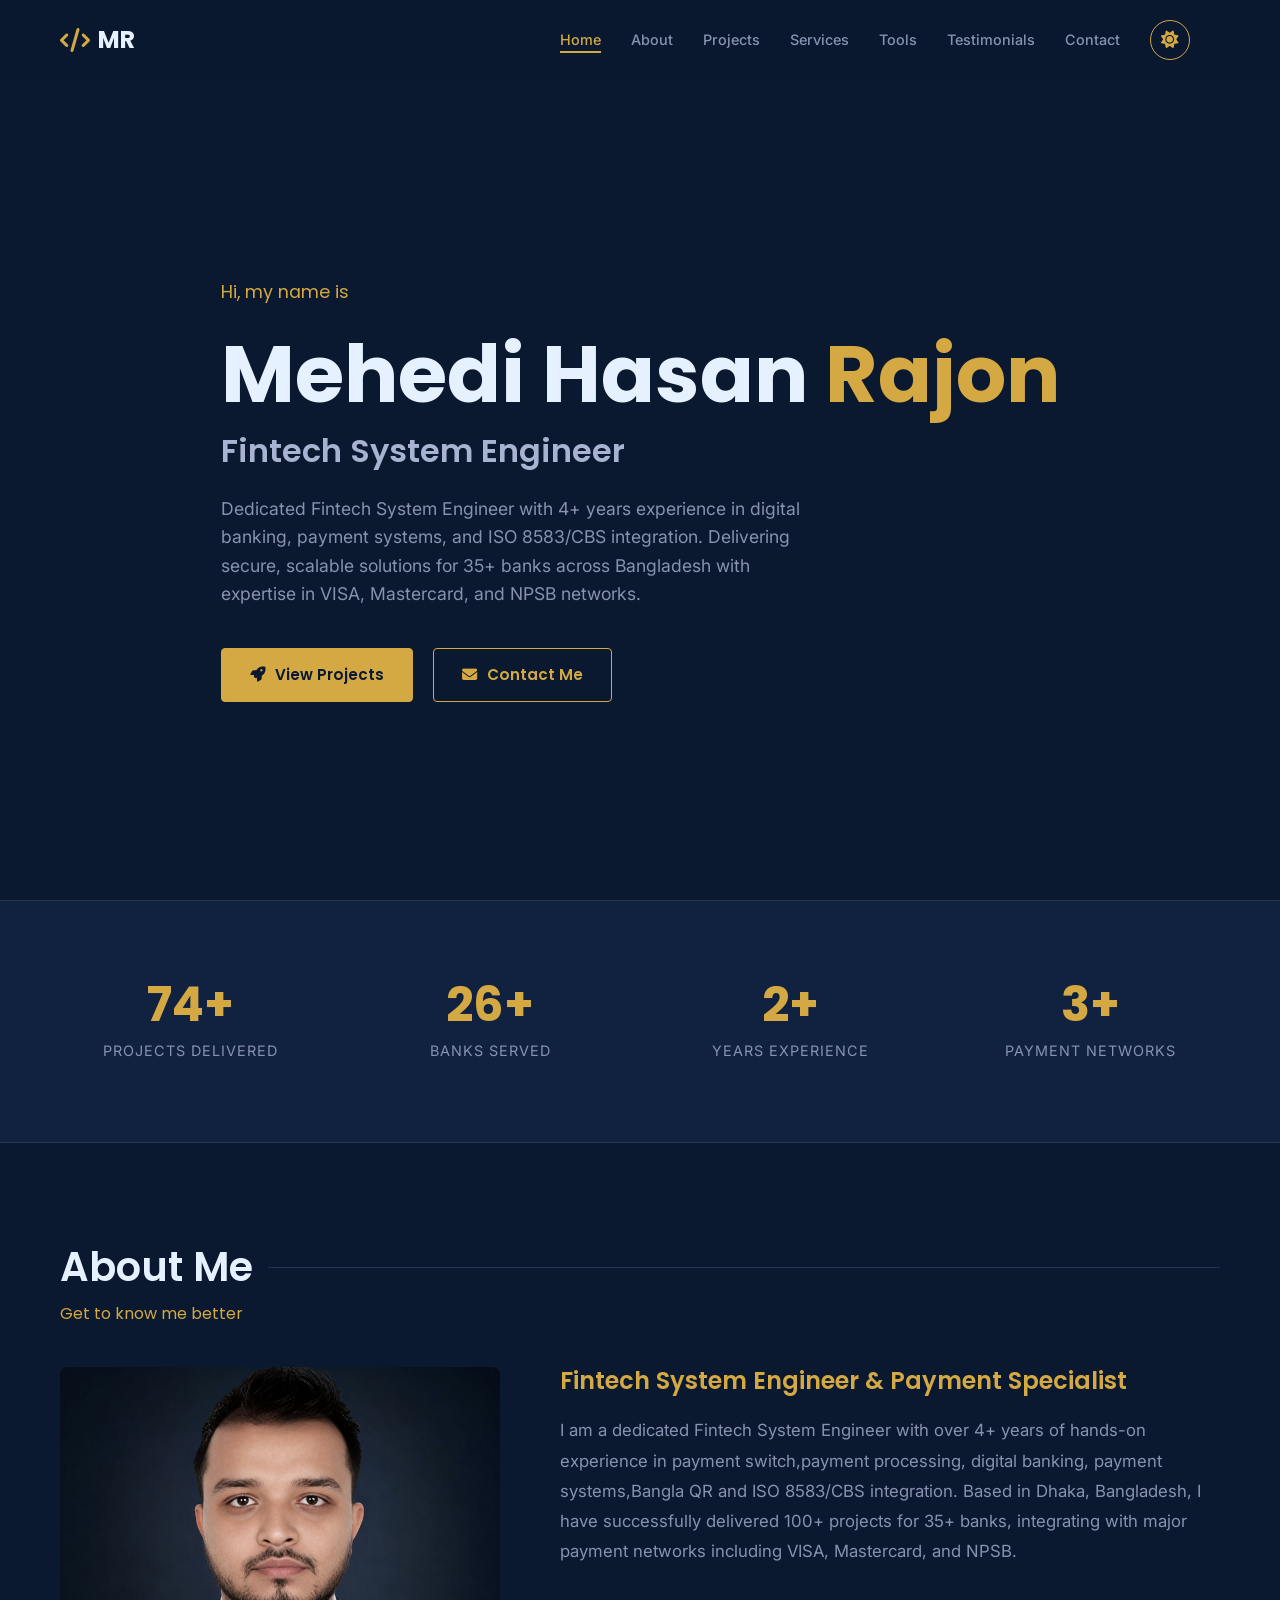
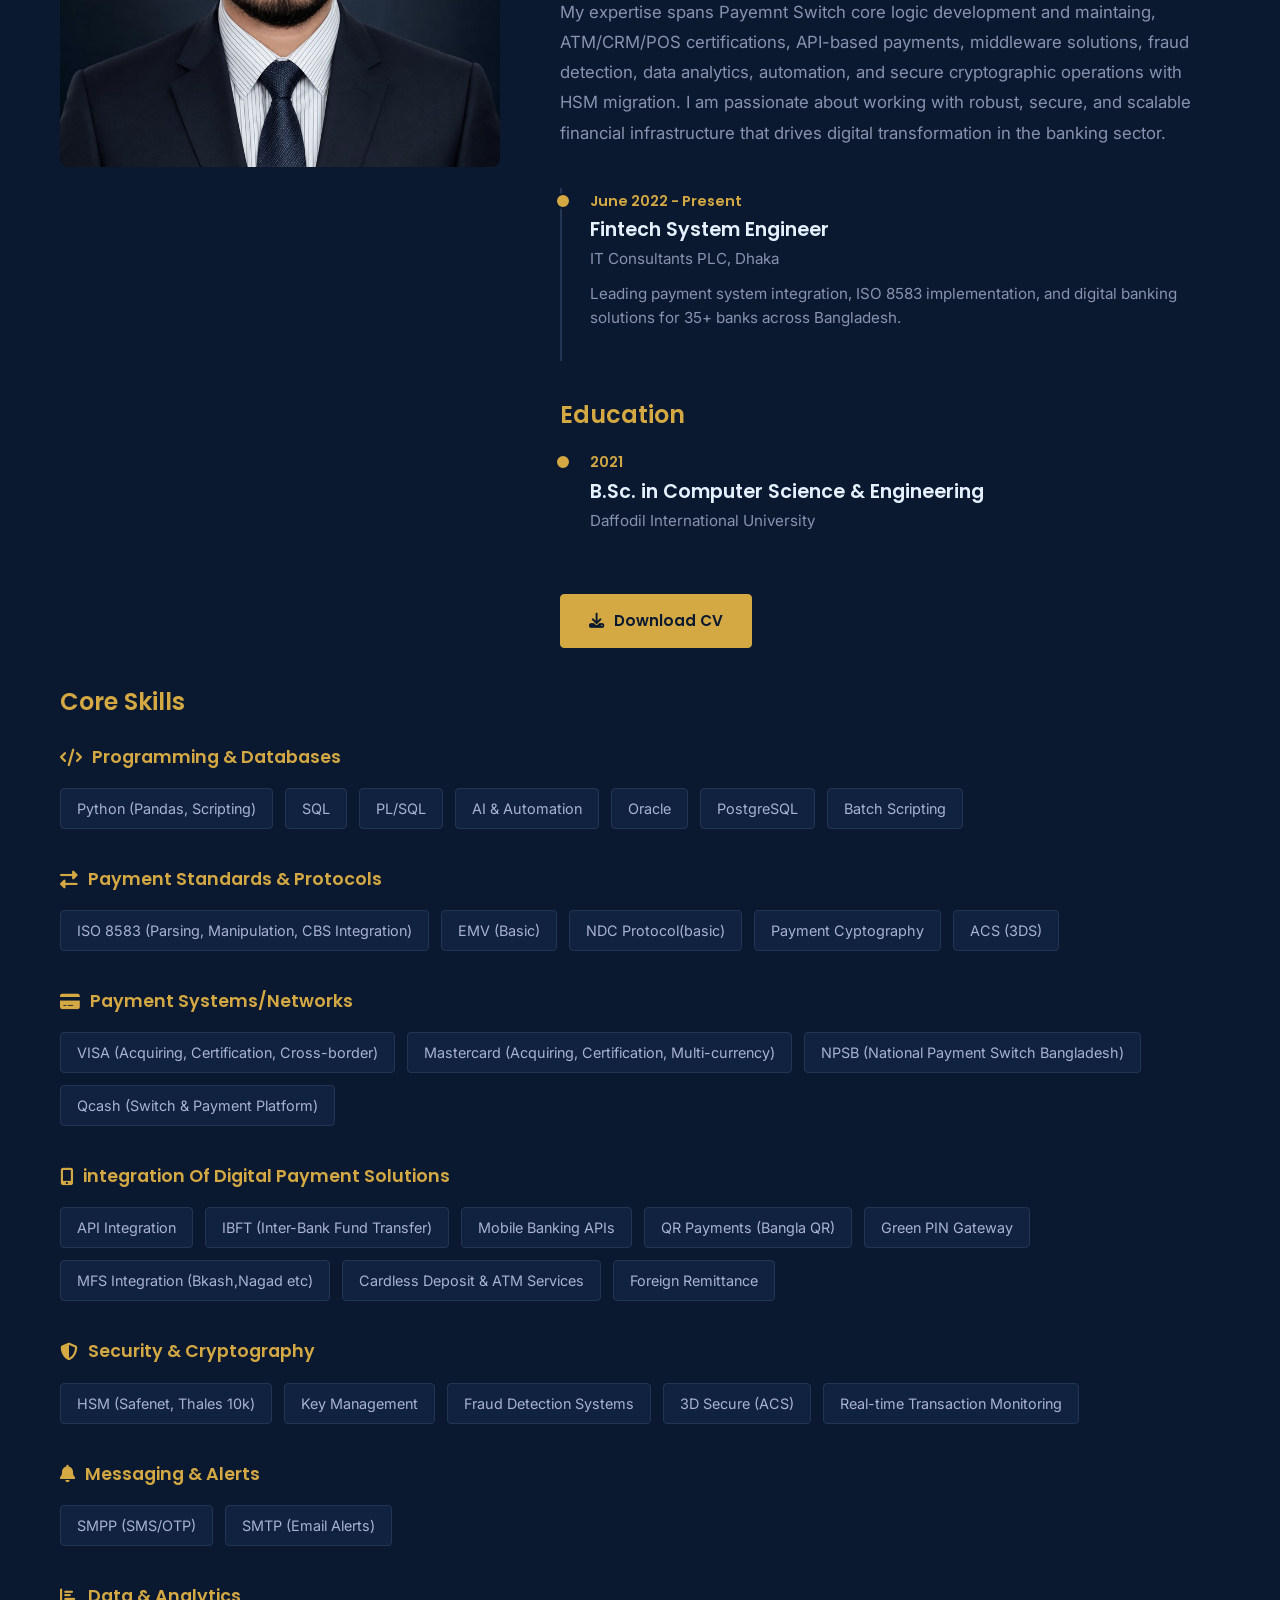
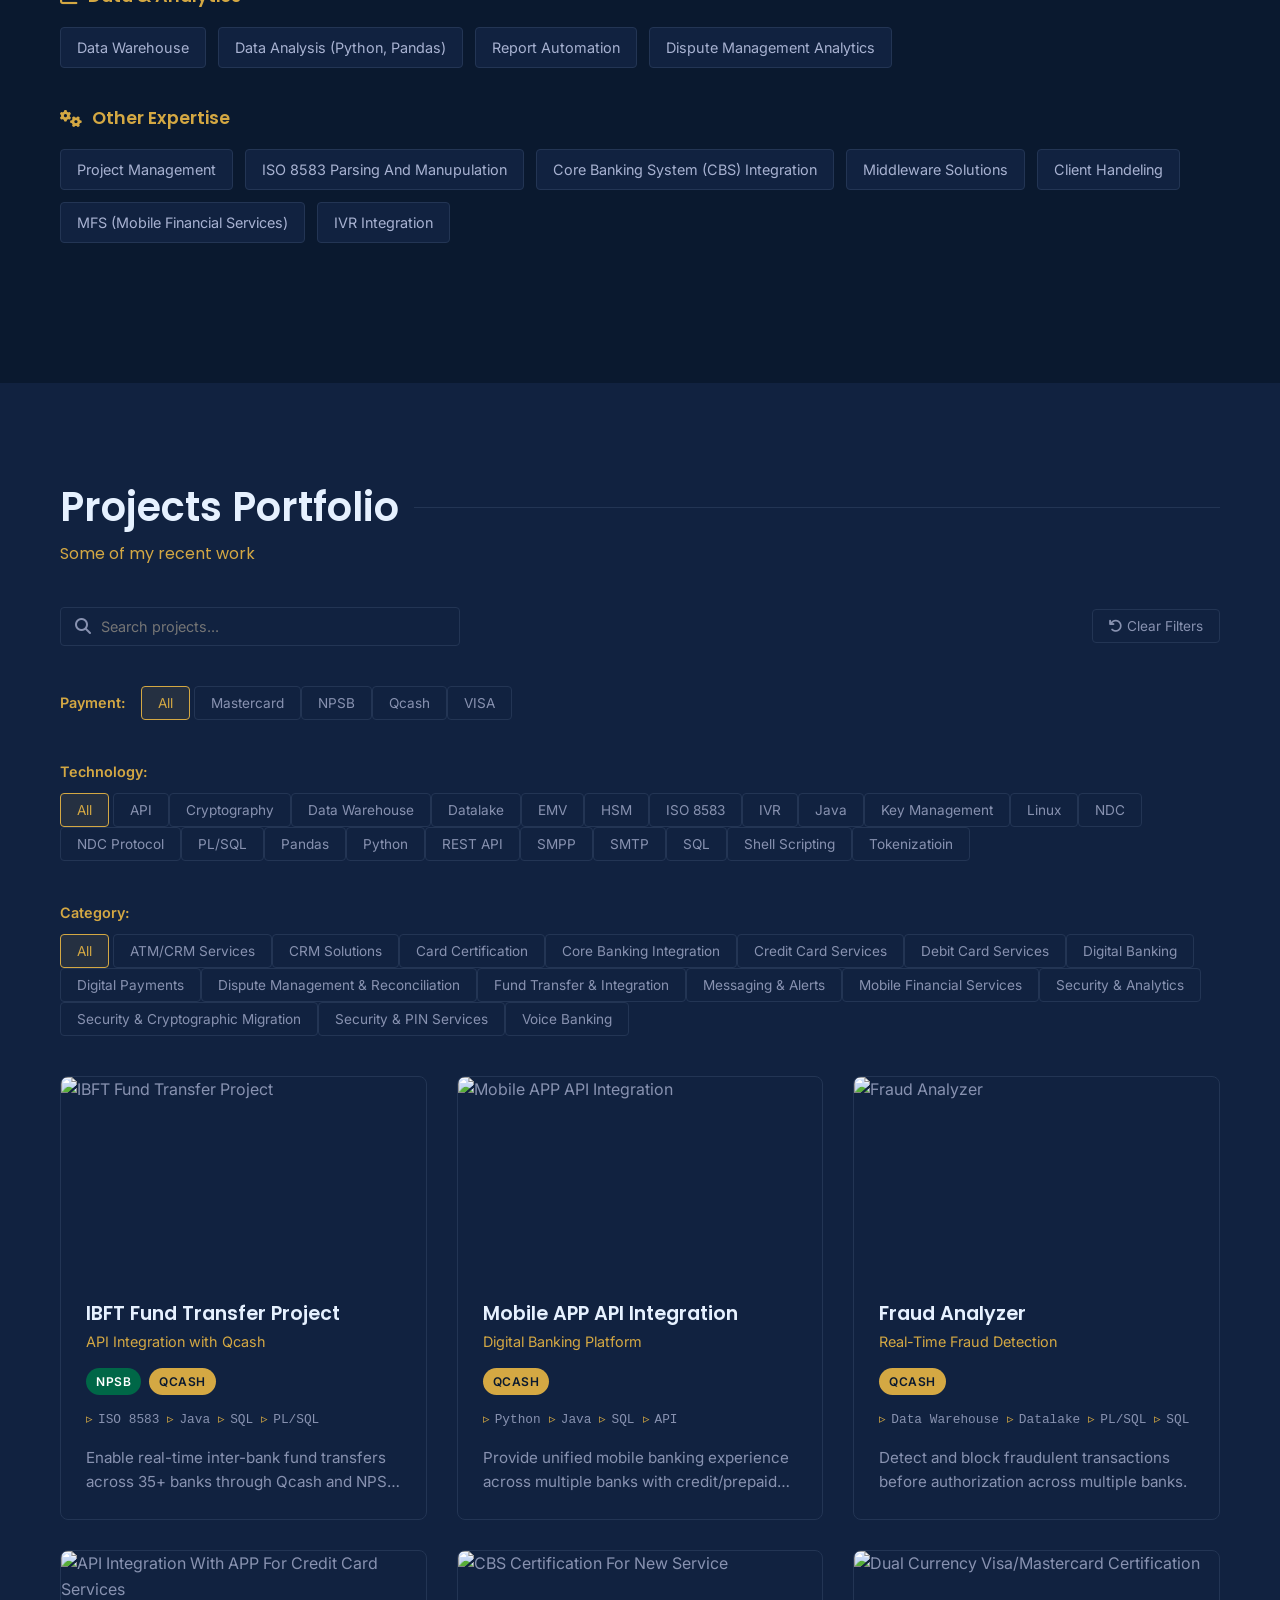
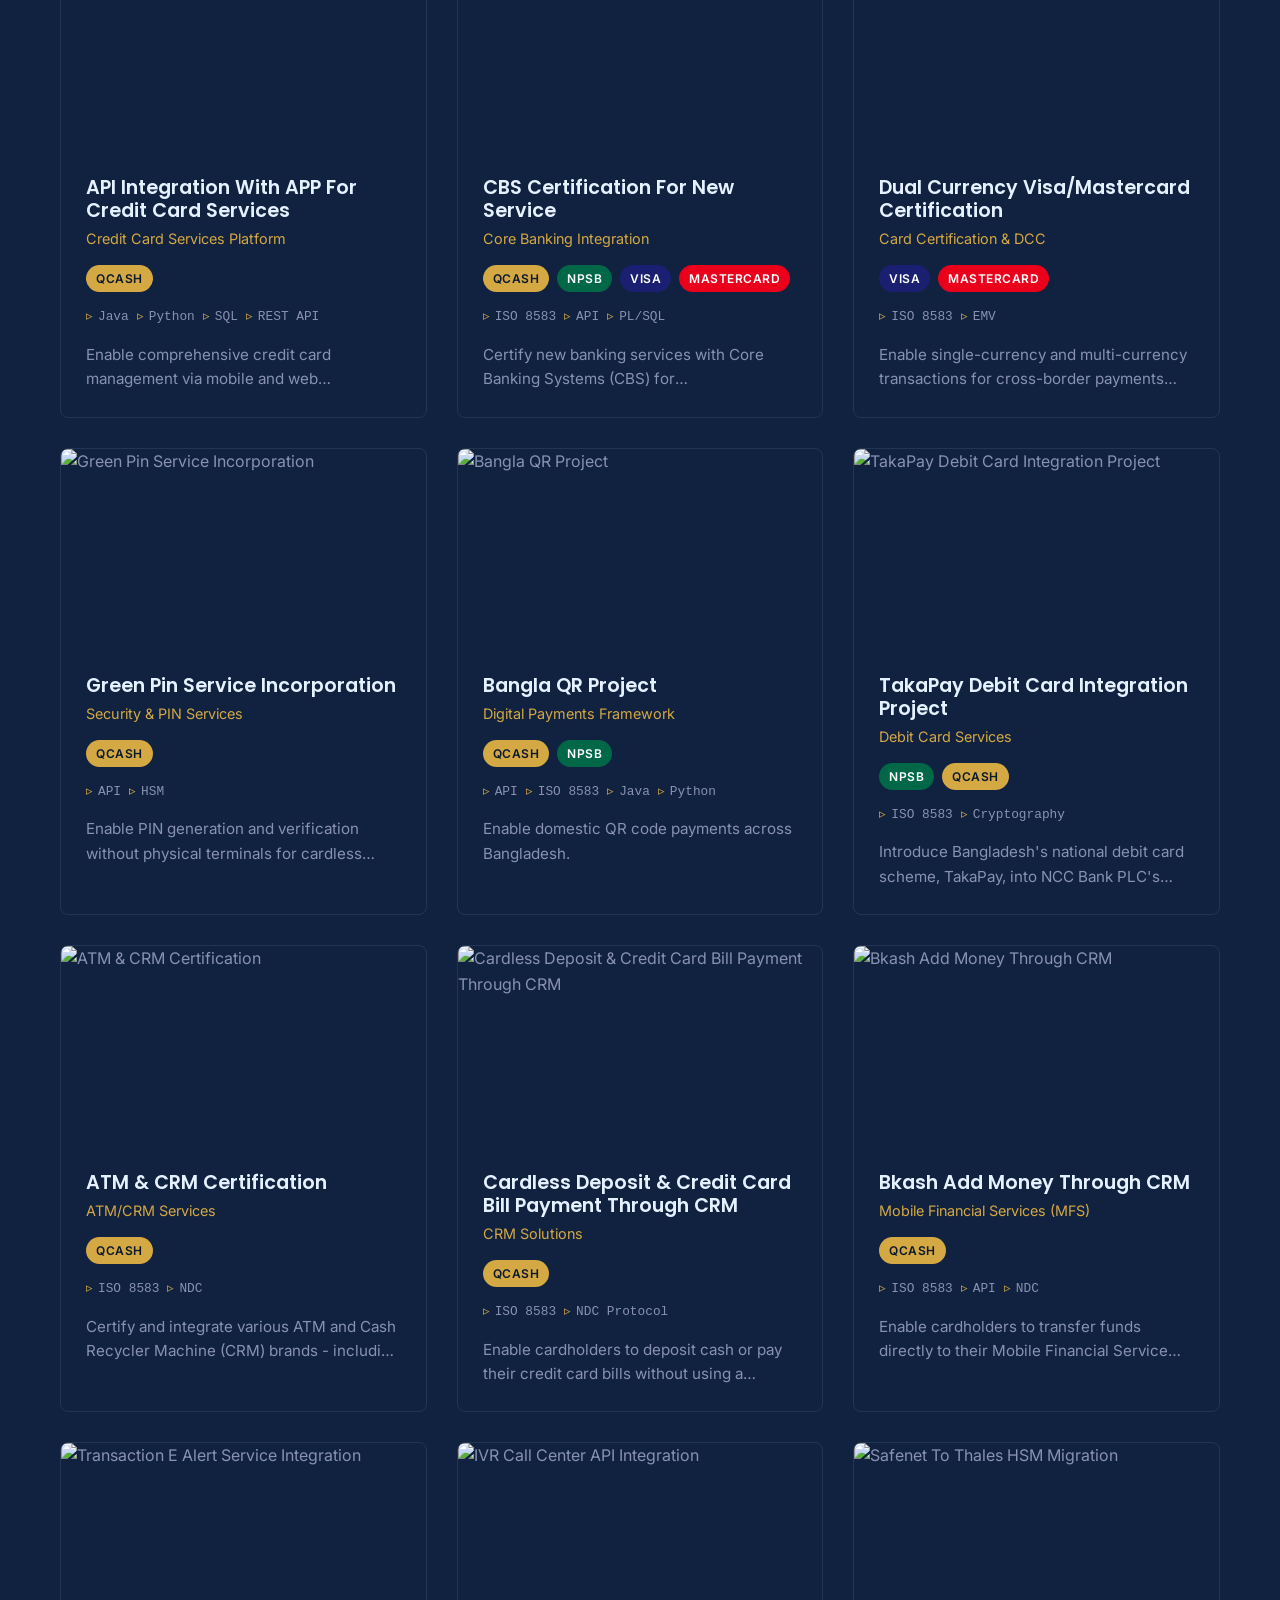
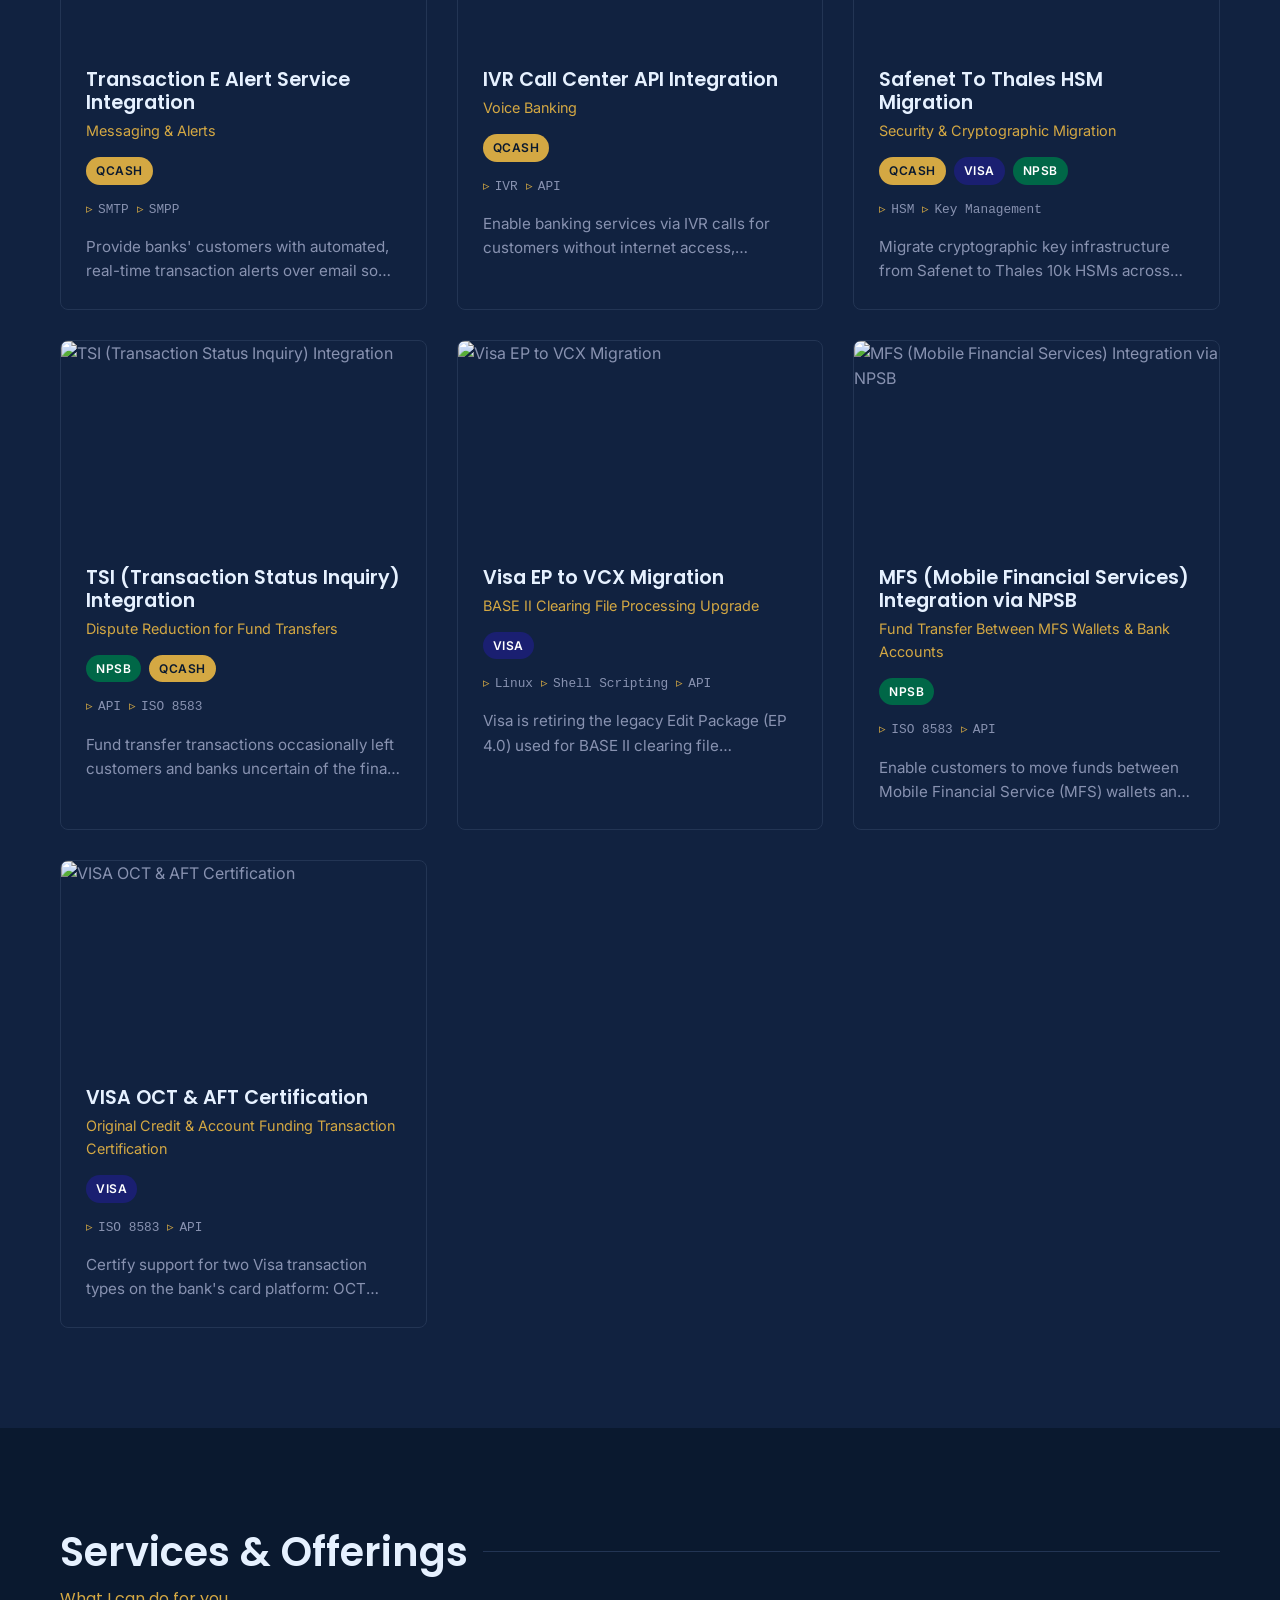
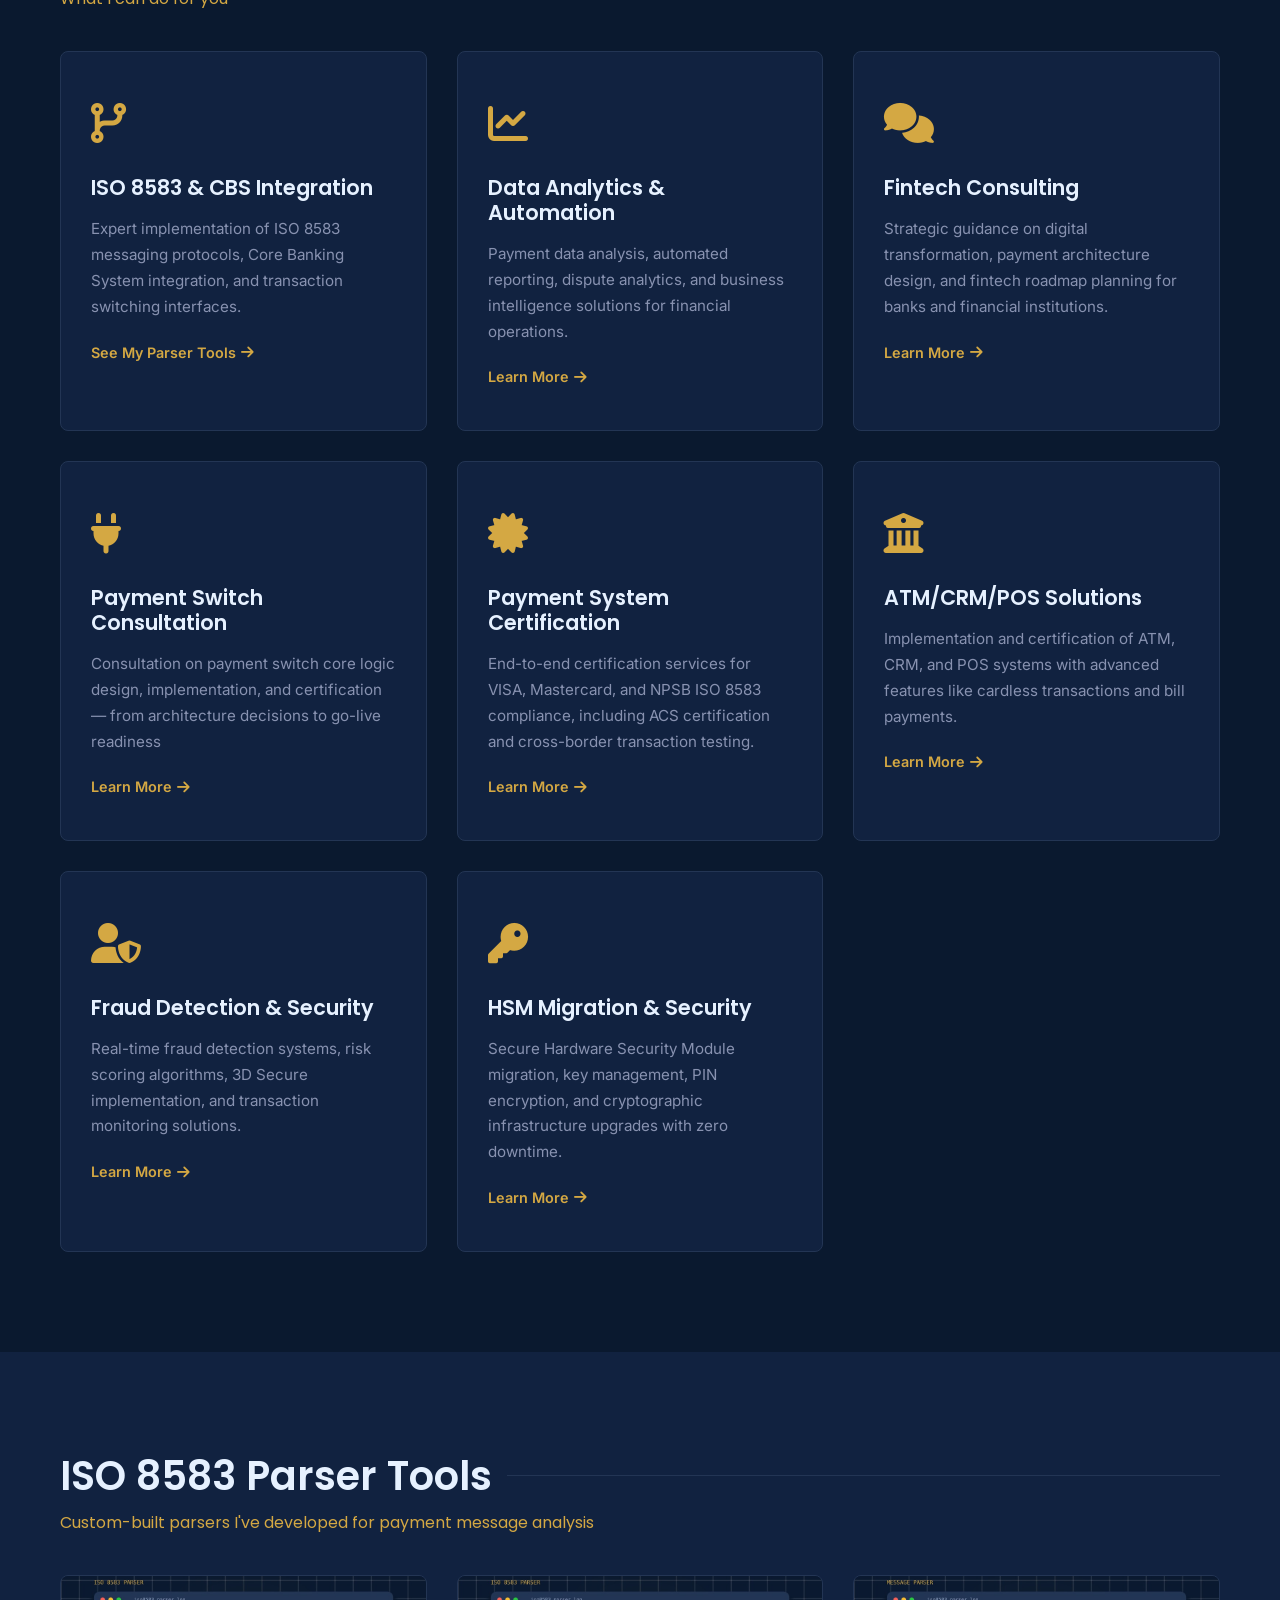
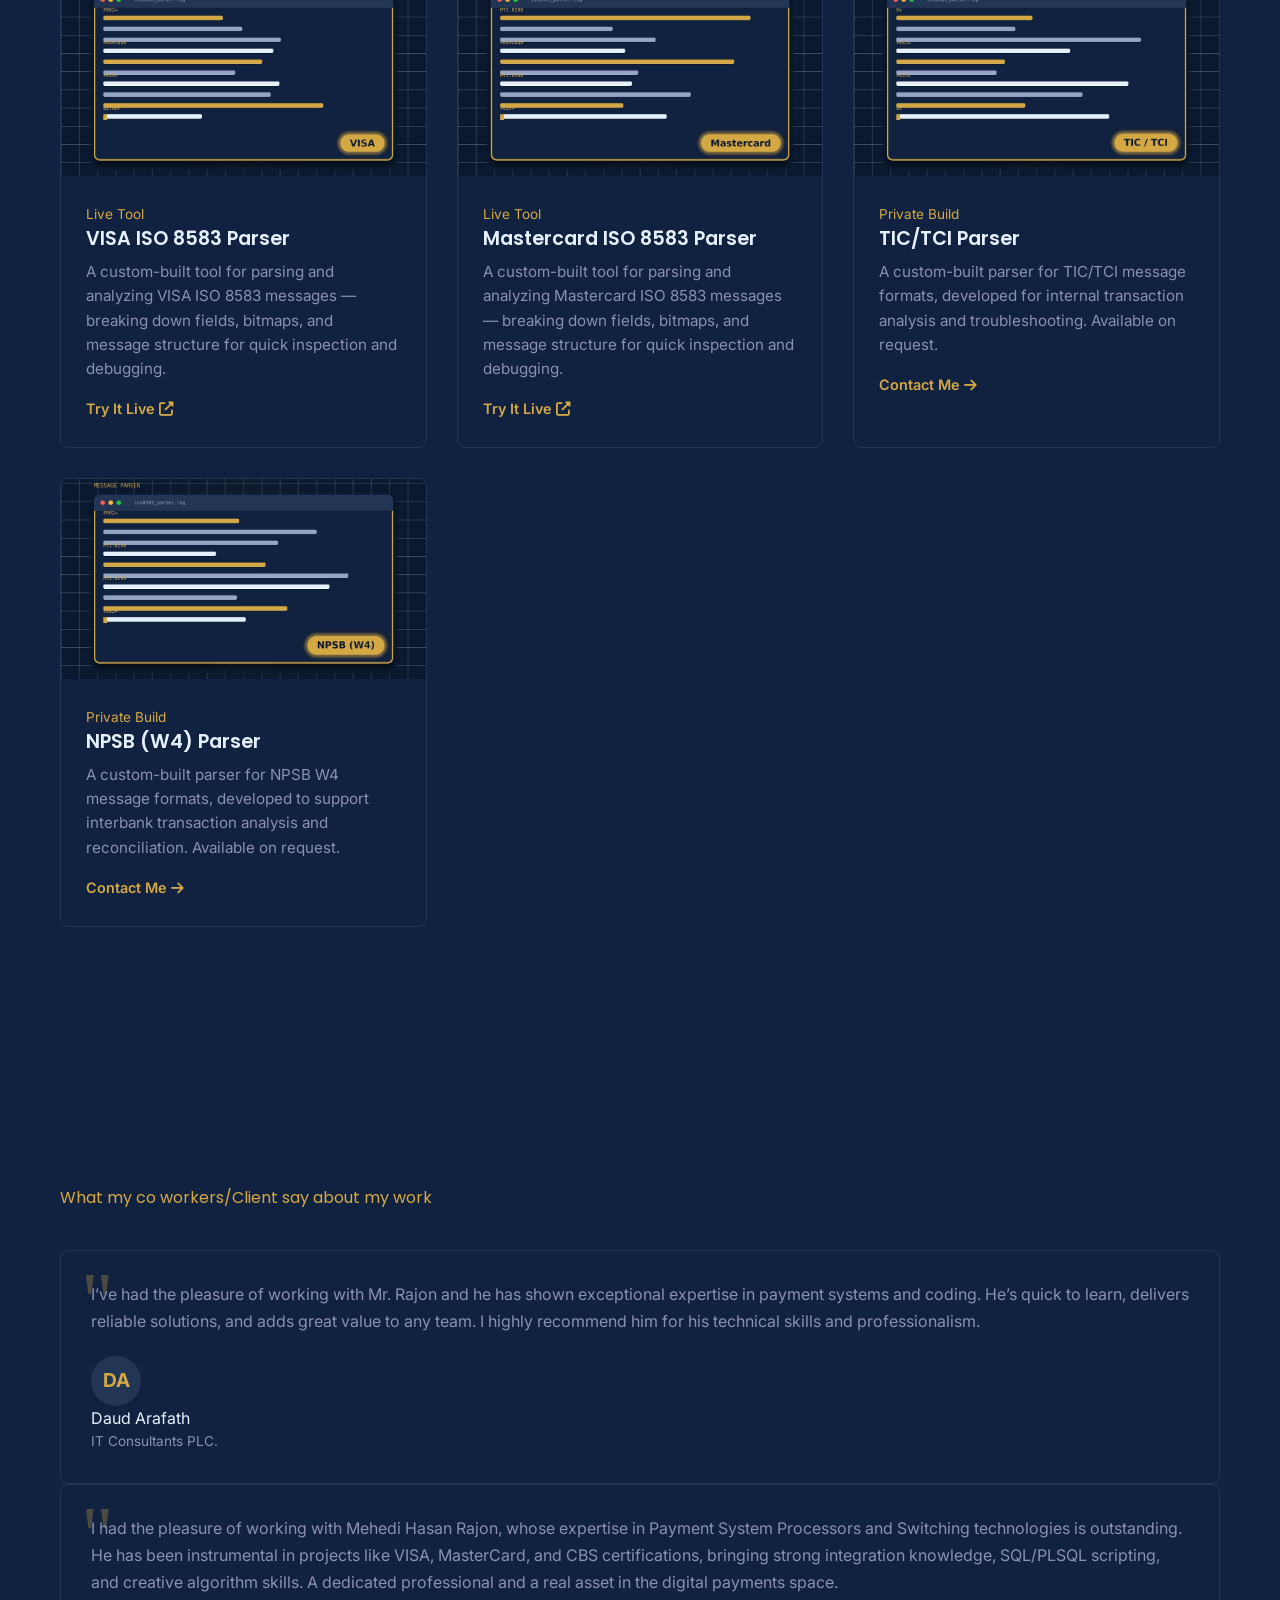
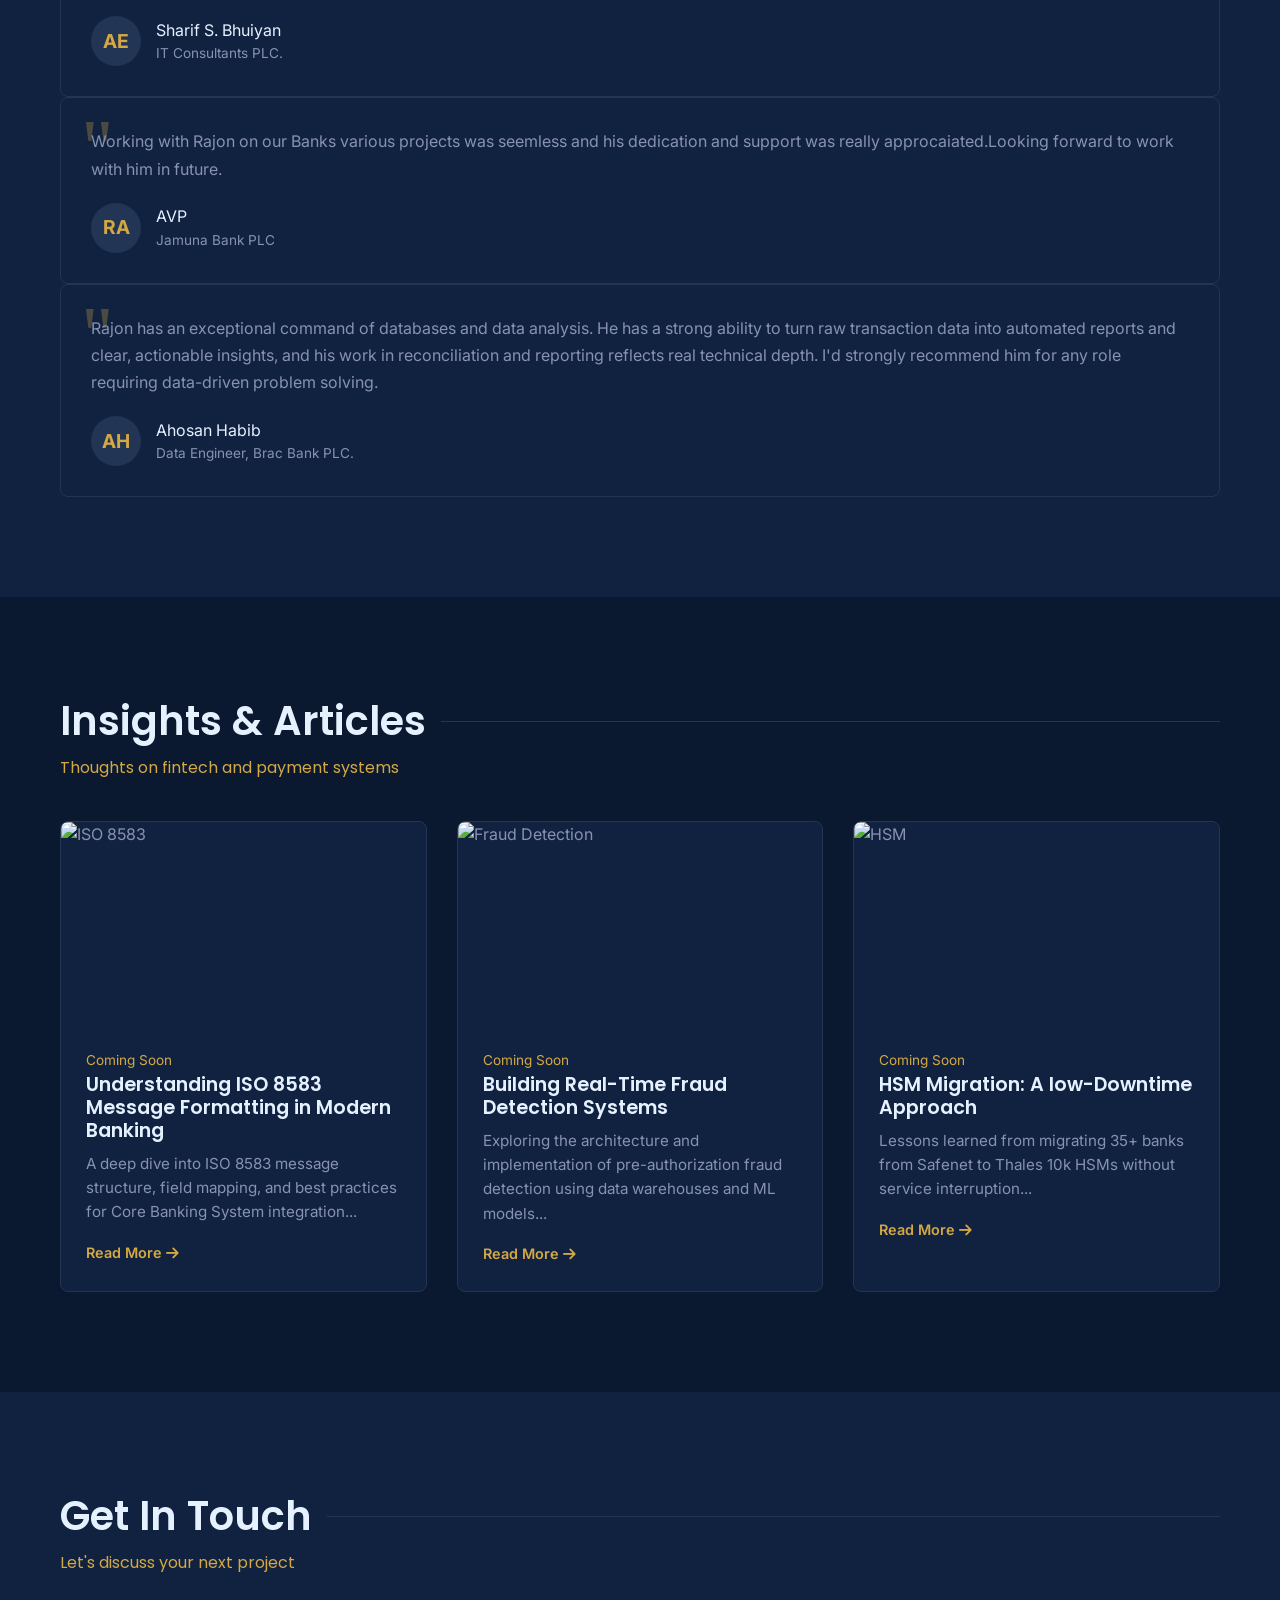
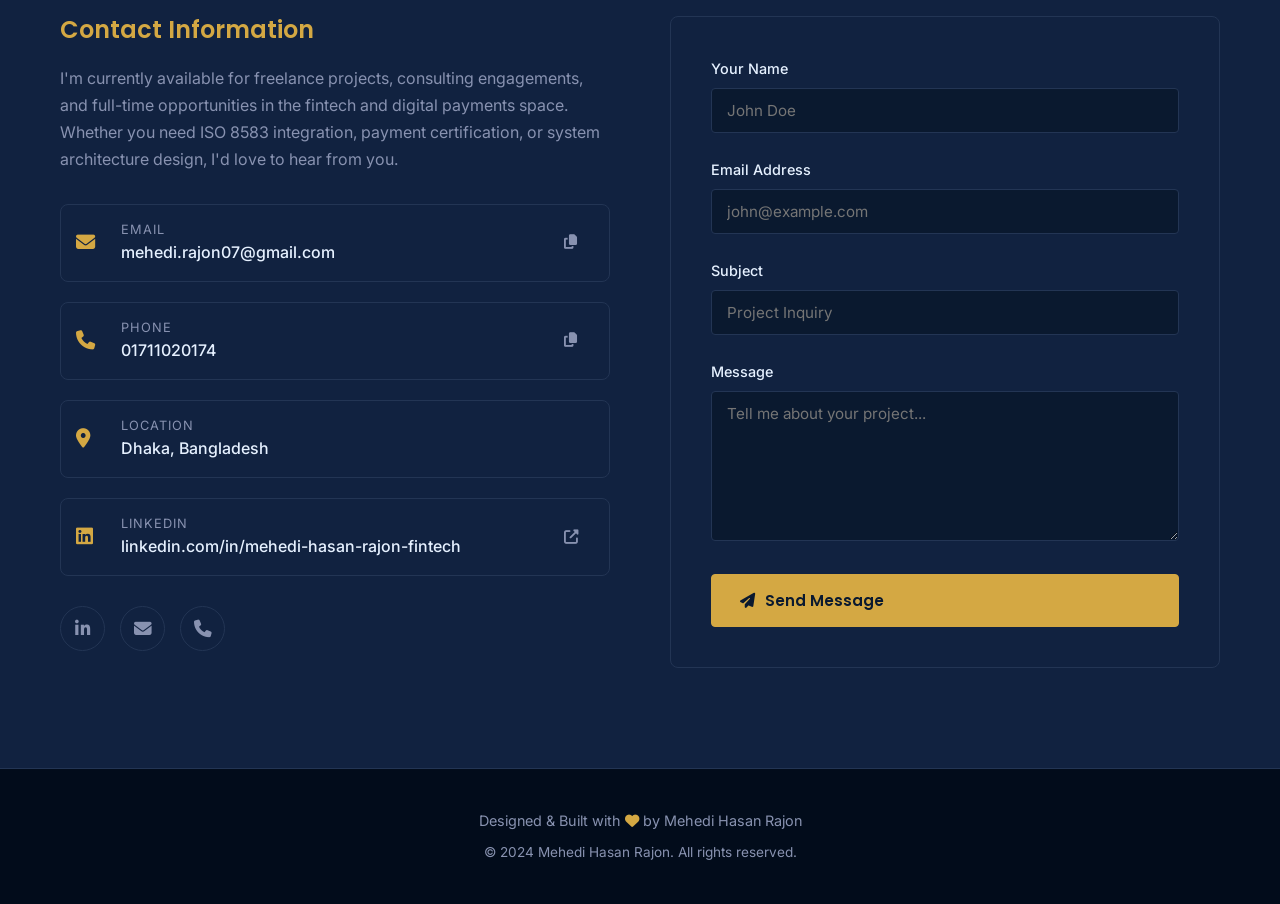
==== commit c5936337: "Update index.html" ====
--- a/index.html
+++ b/index.html
@@ -370,7 +370,7 @@
             <span class="blog-date">Live Tool</span>
             <h3 class="blog-title">VISA ISO 8583 Parser</h3>
             <p class="blog-excerpt">A custom-built tool for parsing and analyzing VISA ISO 8583 messages — breaking down fields, bitmaps, and message structure for quick inspection and debugging.</p>
-            <a href="https://visa-iso-8583-parser-84oy.onrender.com/" target="_blank" rel="noopener noreferrer" class="blog-read-more">Try It Live <i class="fas fa-external-link-alt"></i></a>
+            <a href="https://visa-iso-8583-parser.onrender.com/" target="_blank" rel="noopener noreferrer" class="blog-read-more">Try It Live <i class="fas fa-external-link-alt"></i></a>
           </div>
         </div>
 
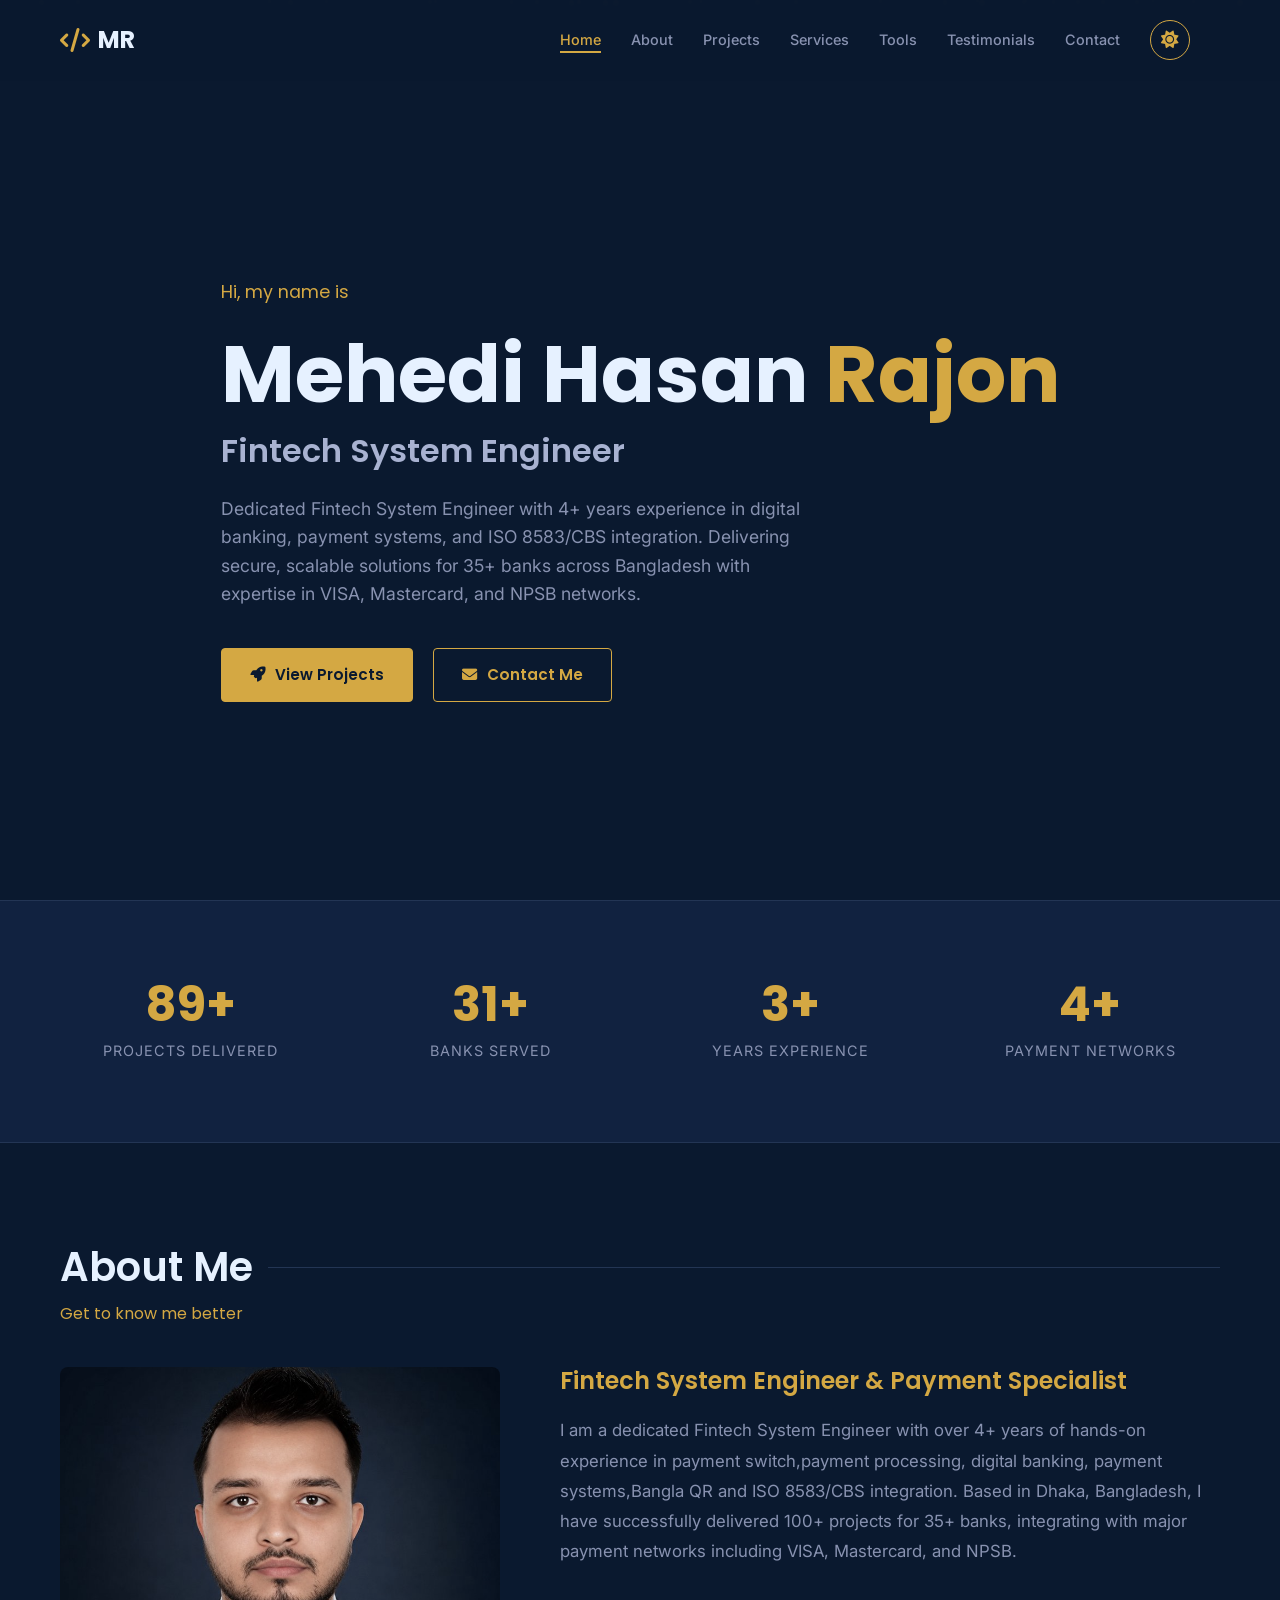
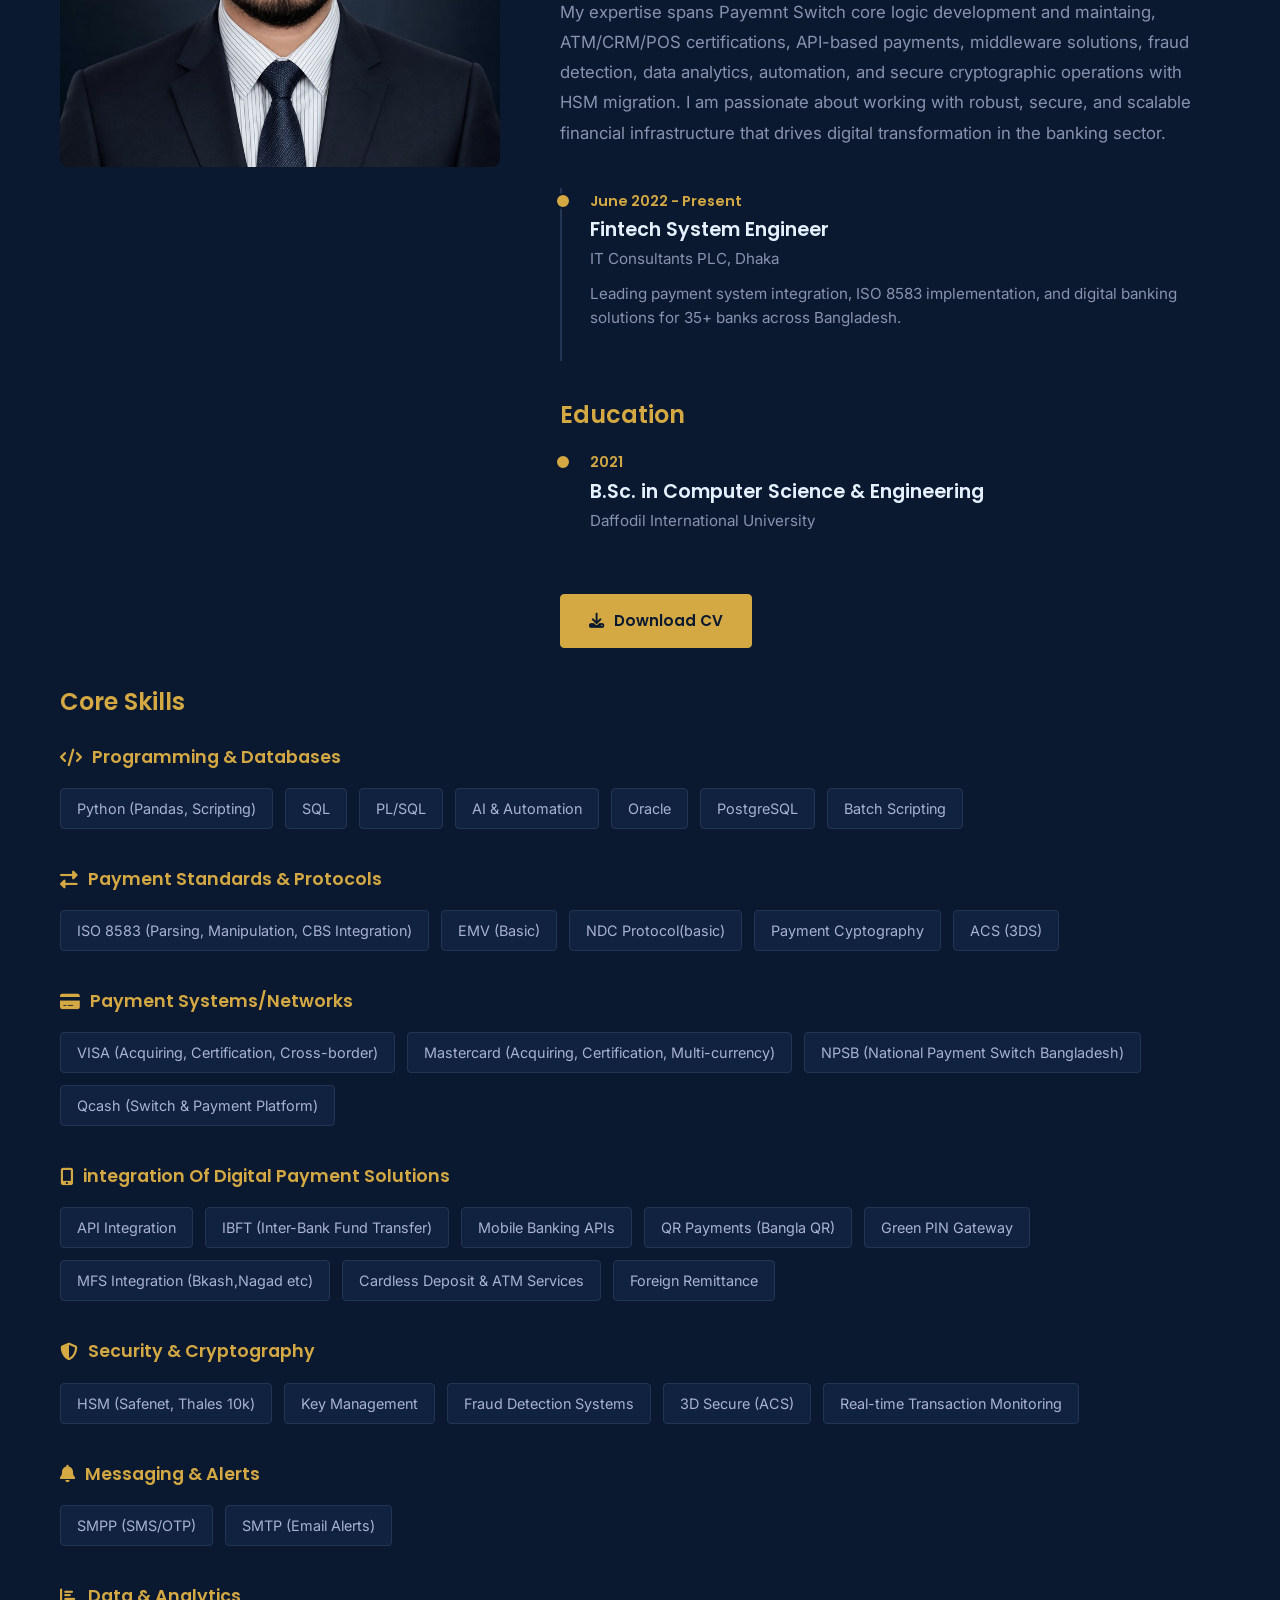
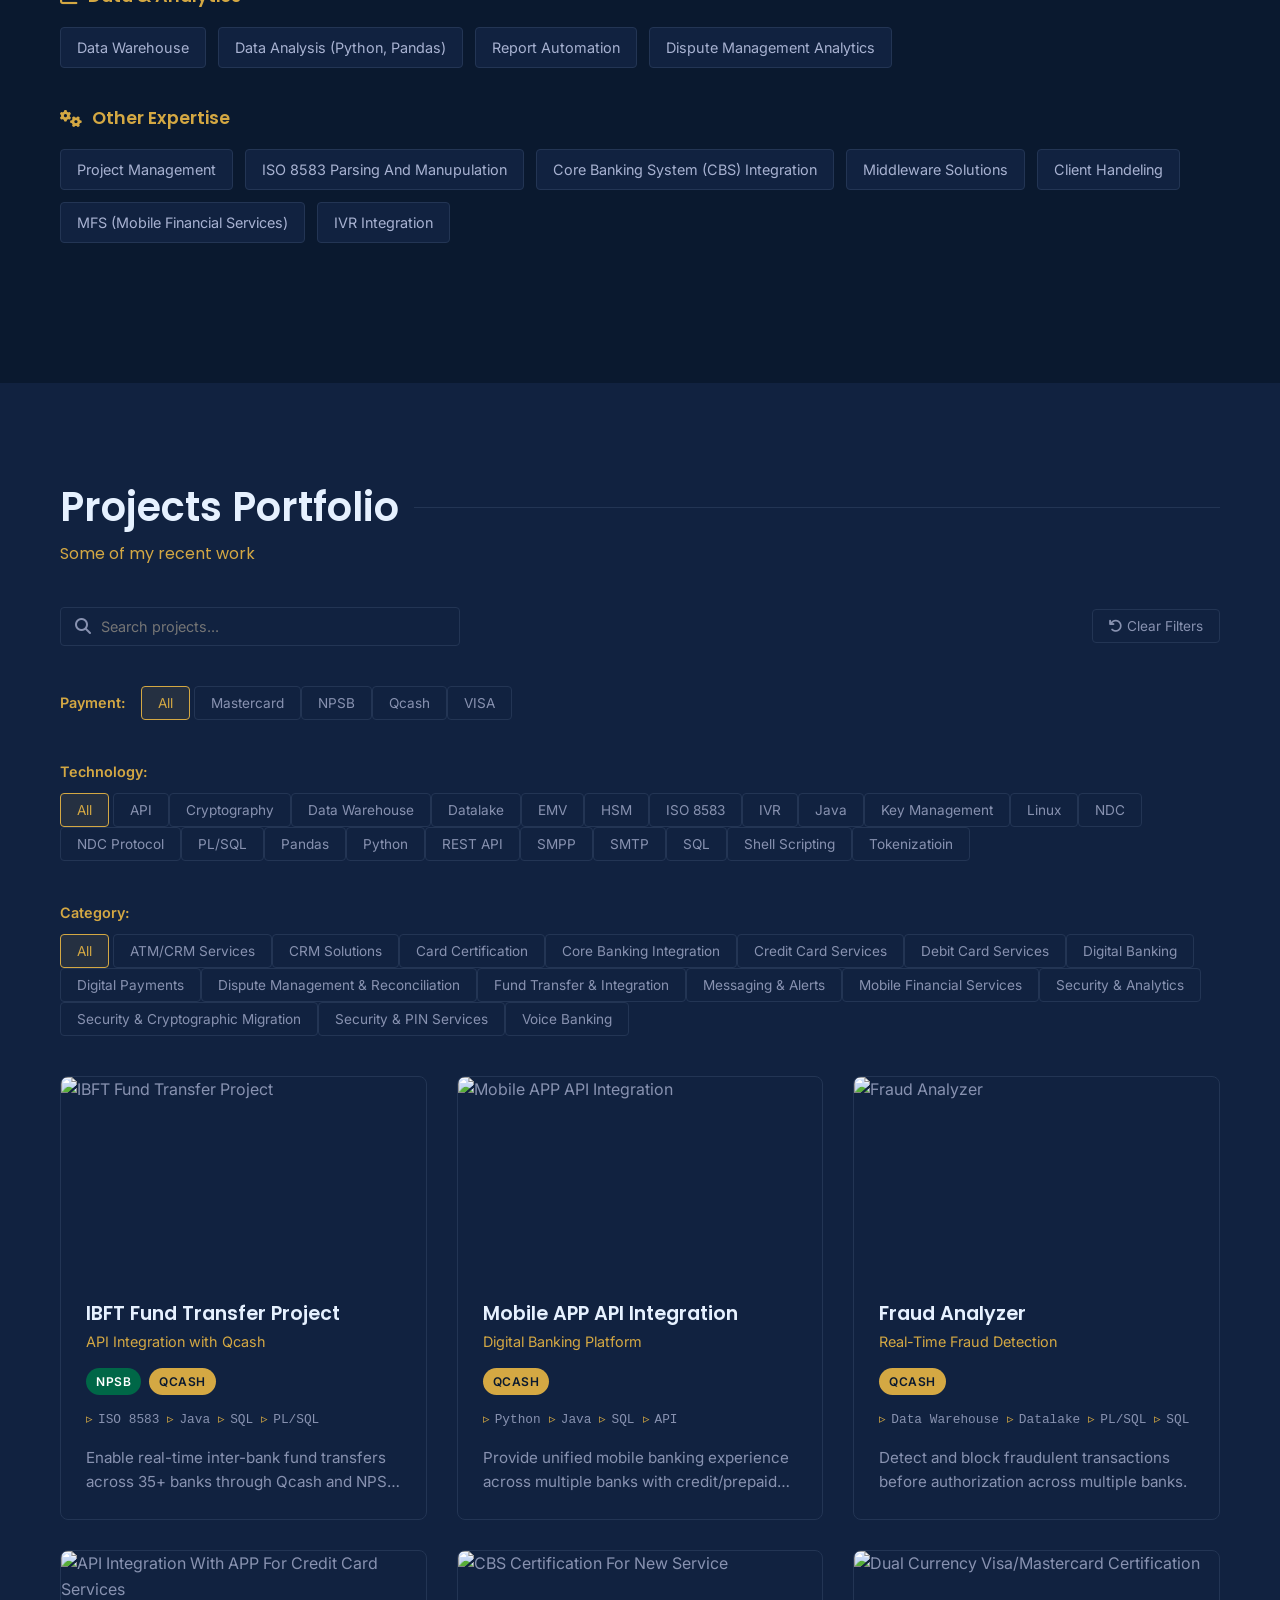
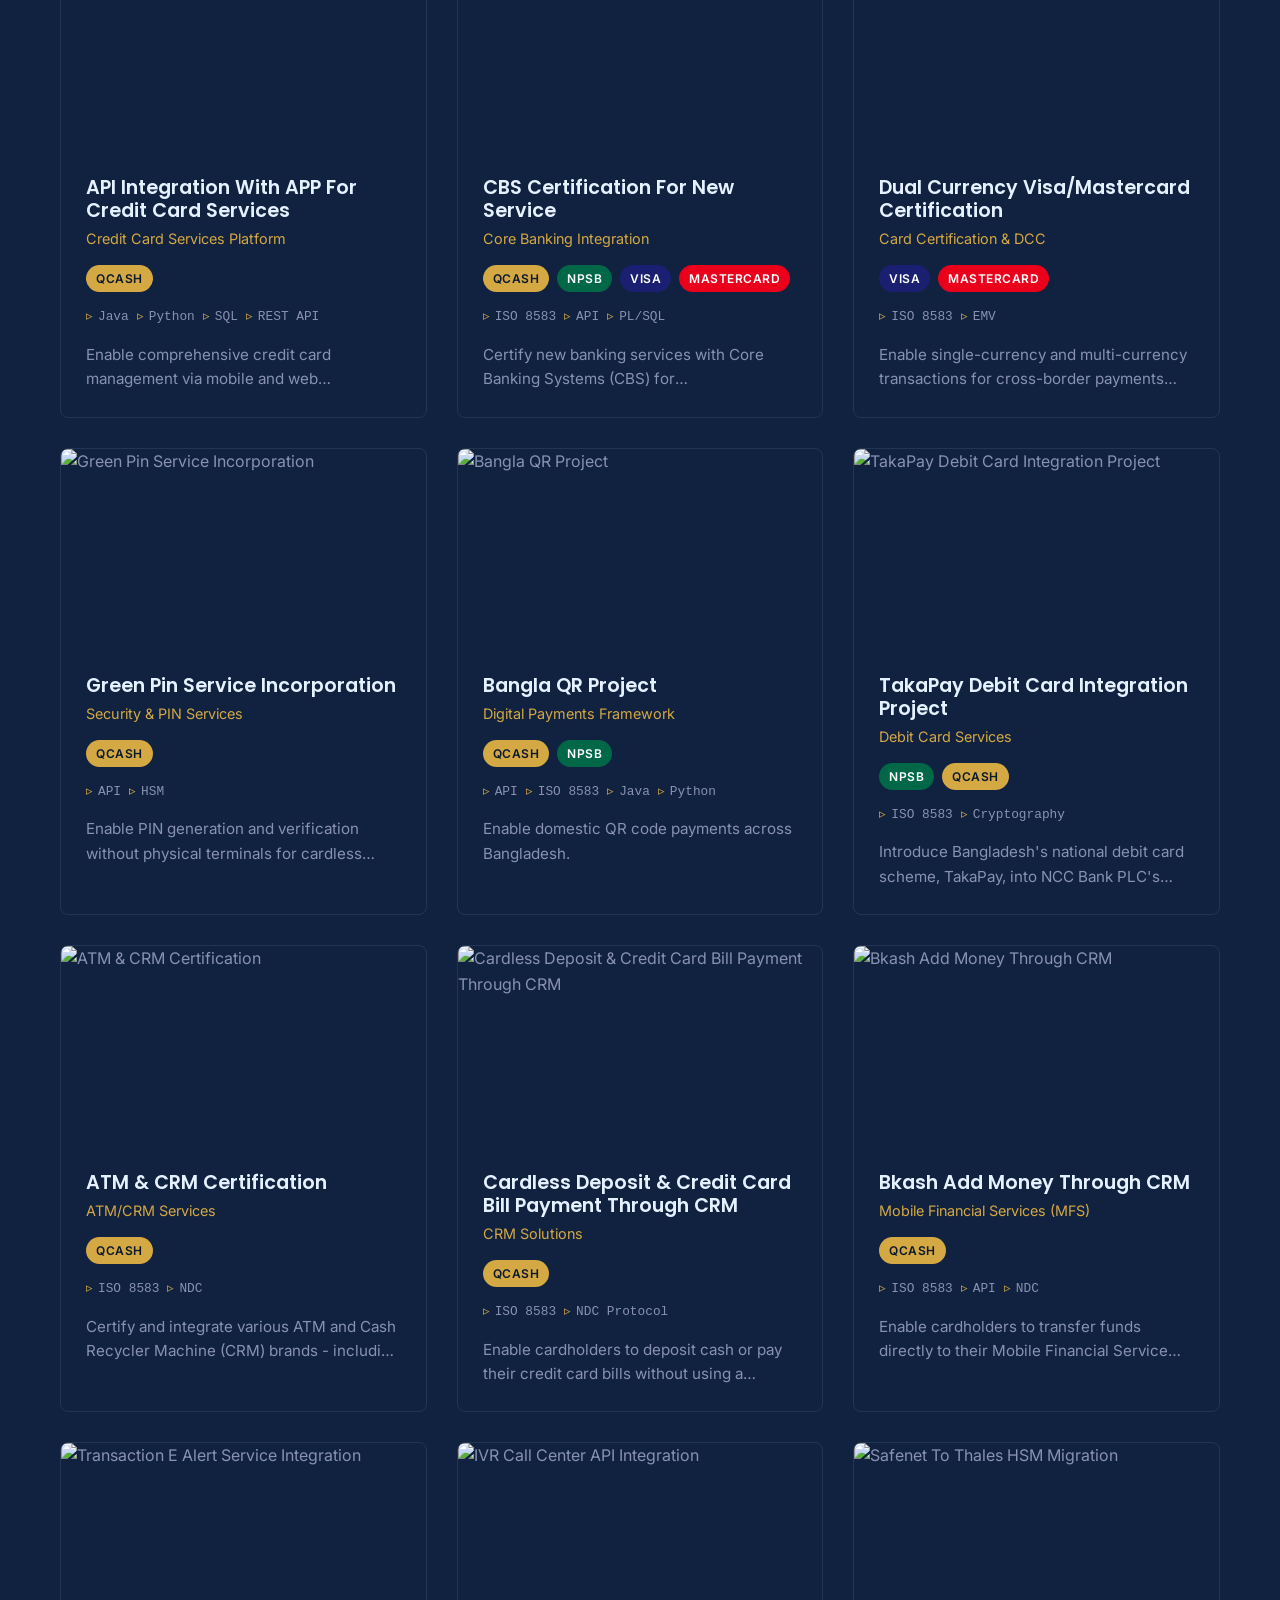
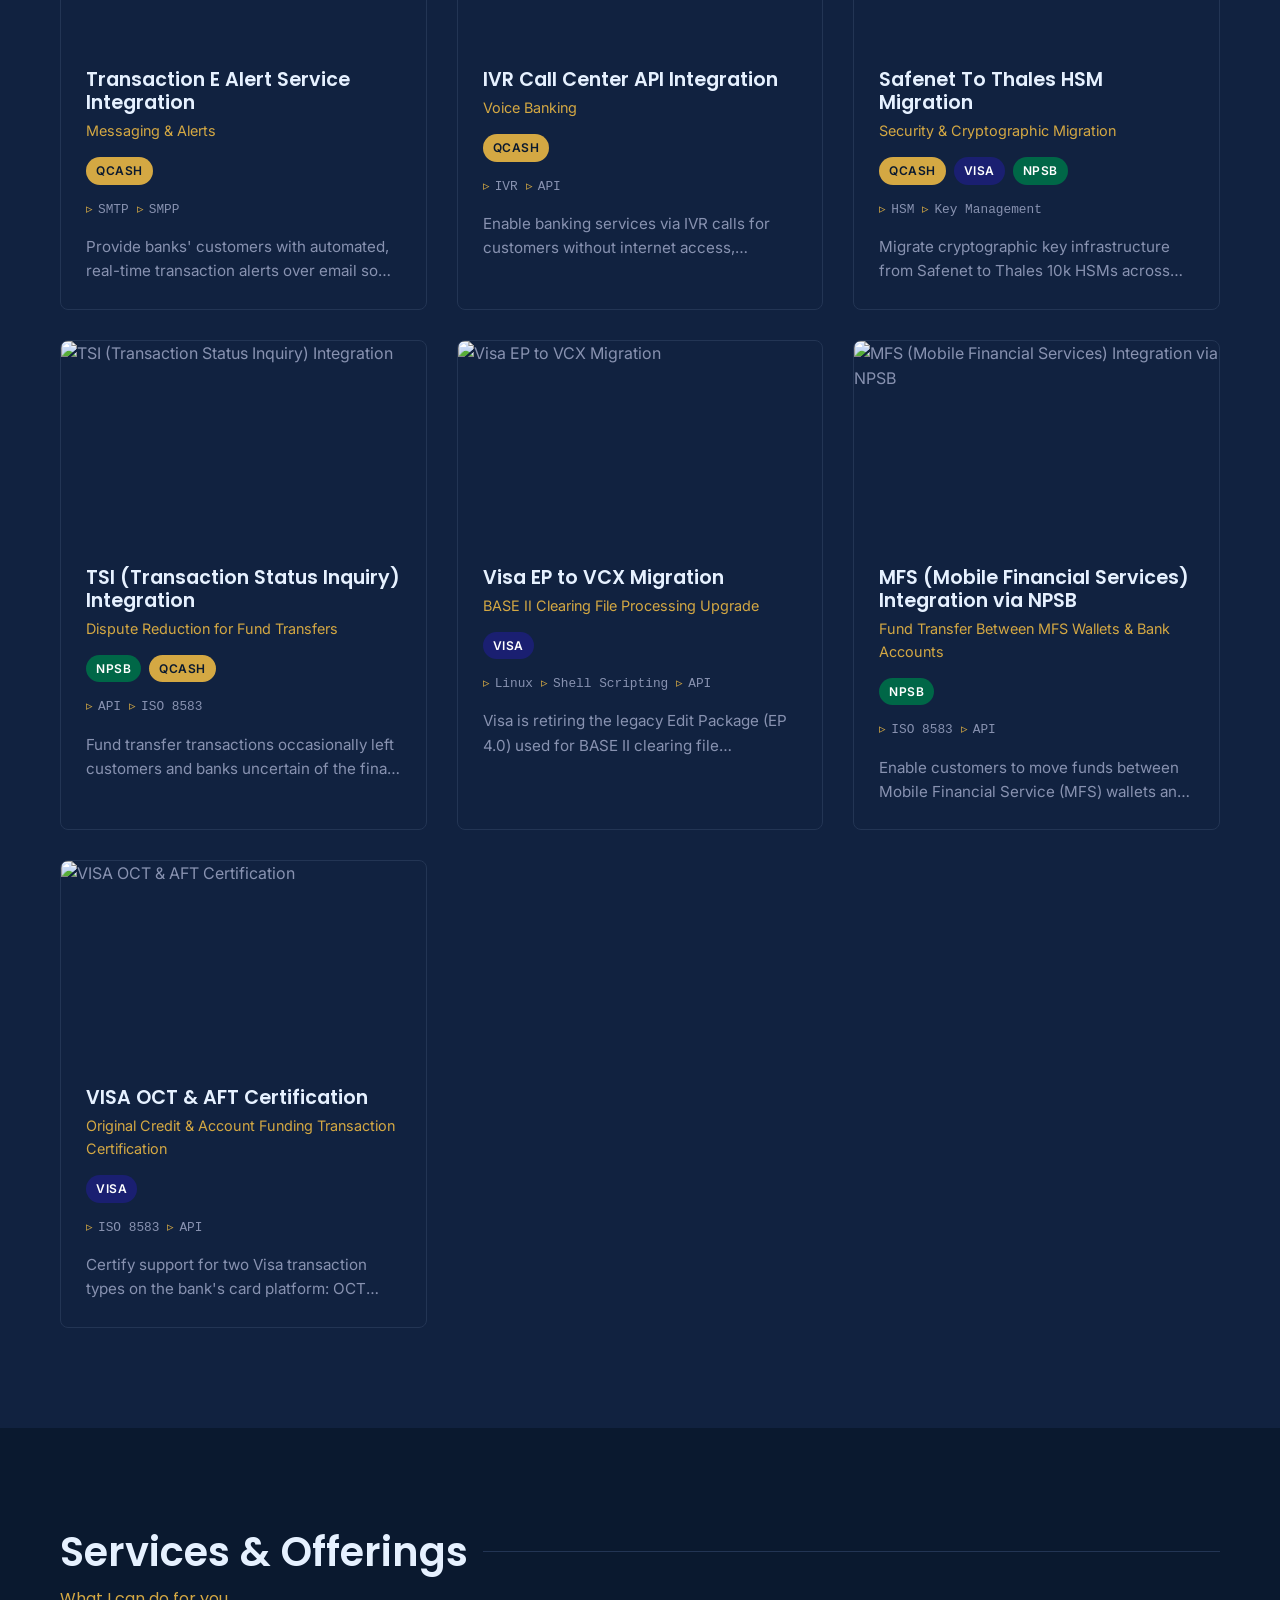
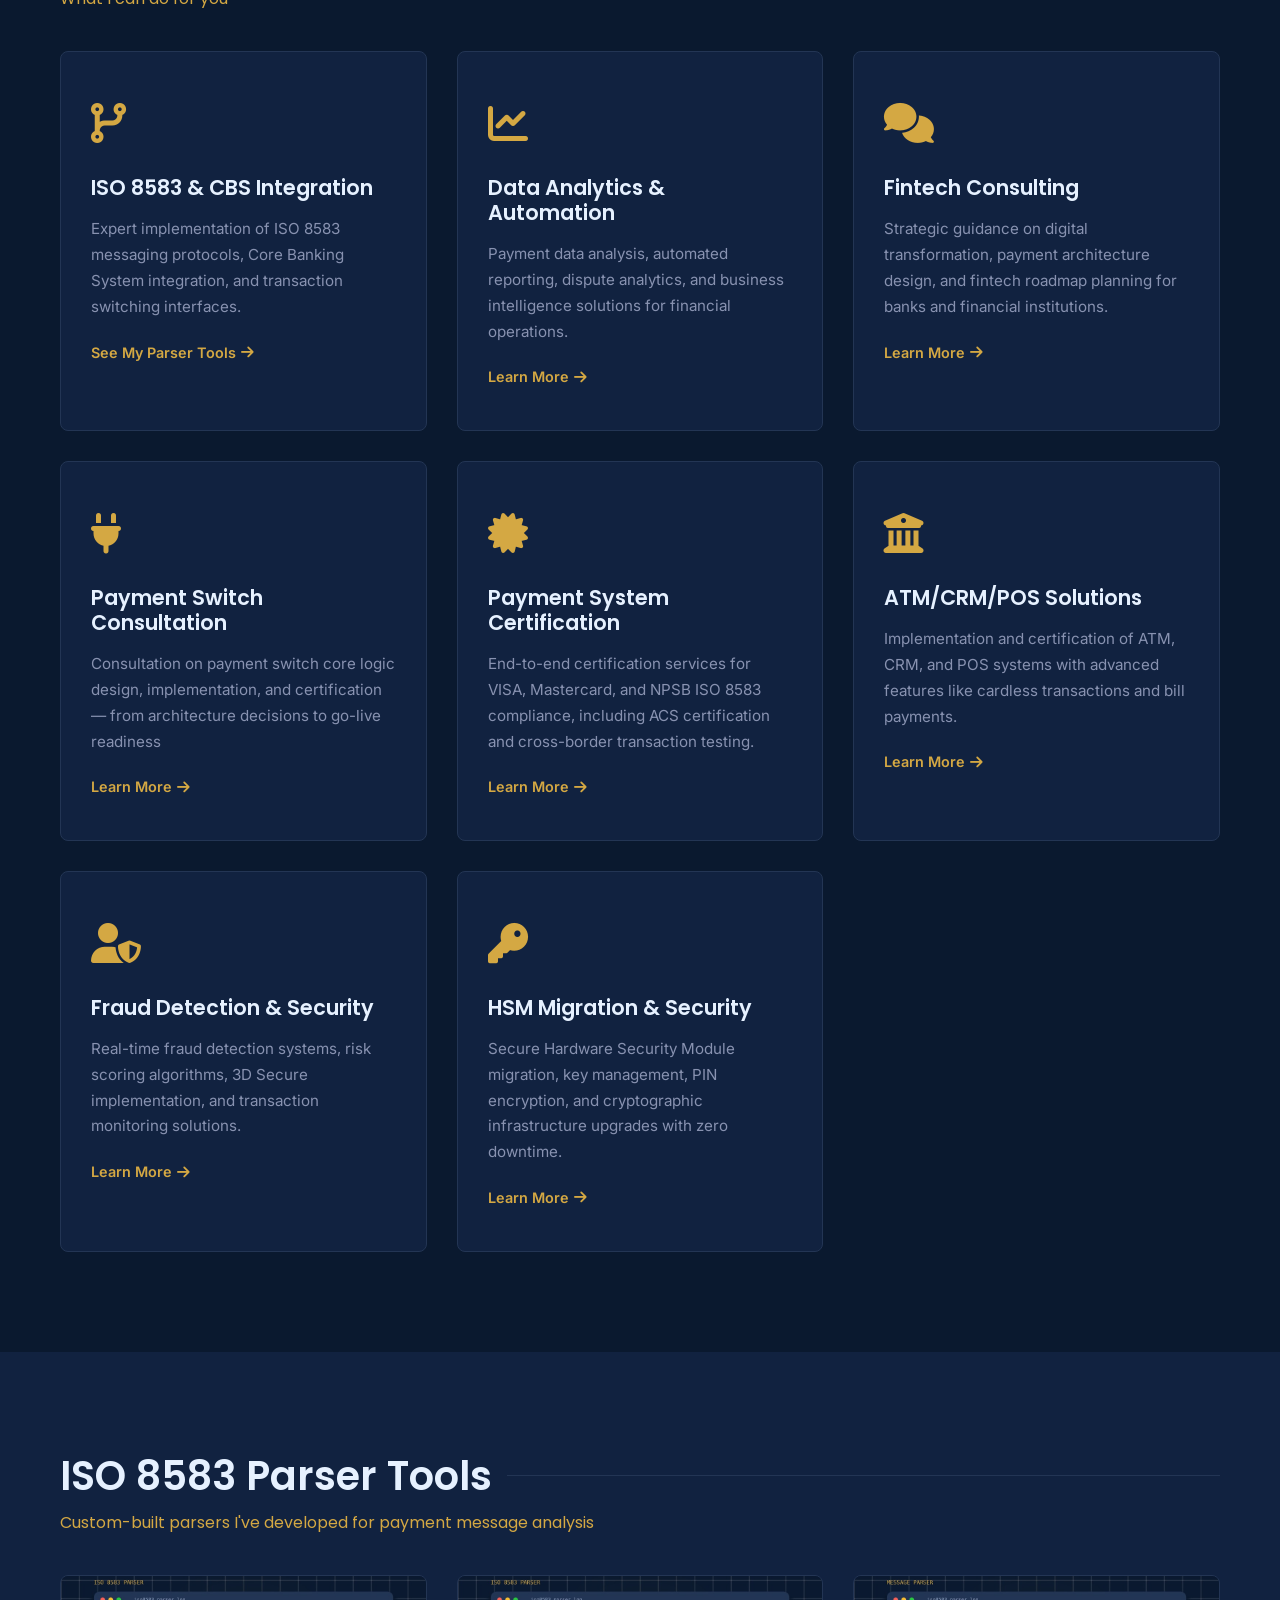
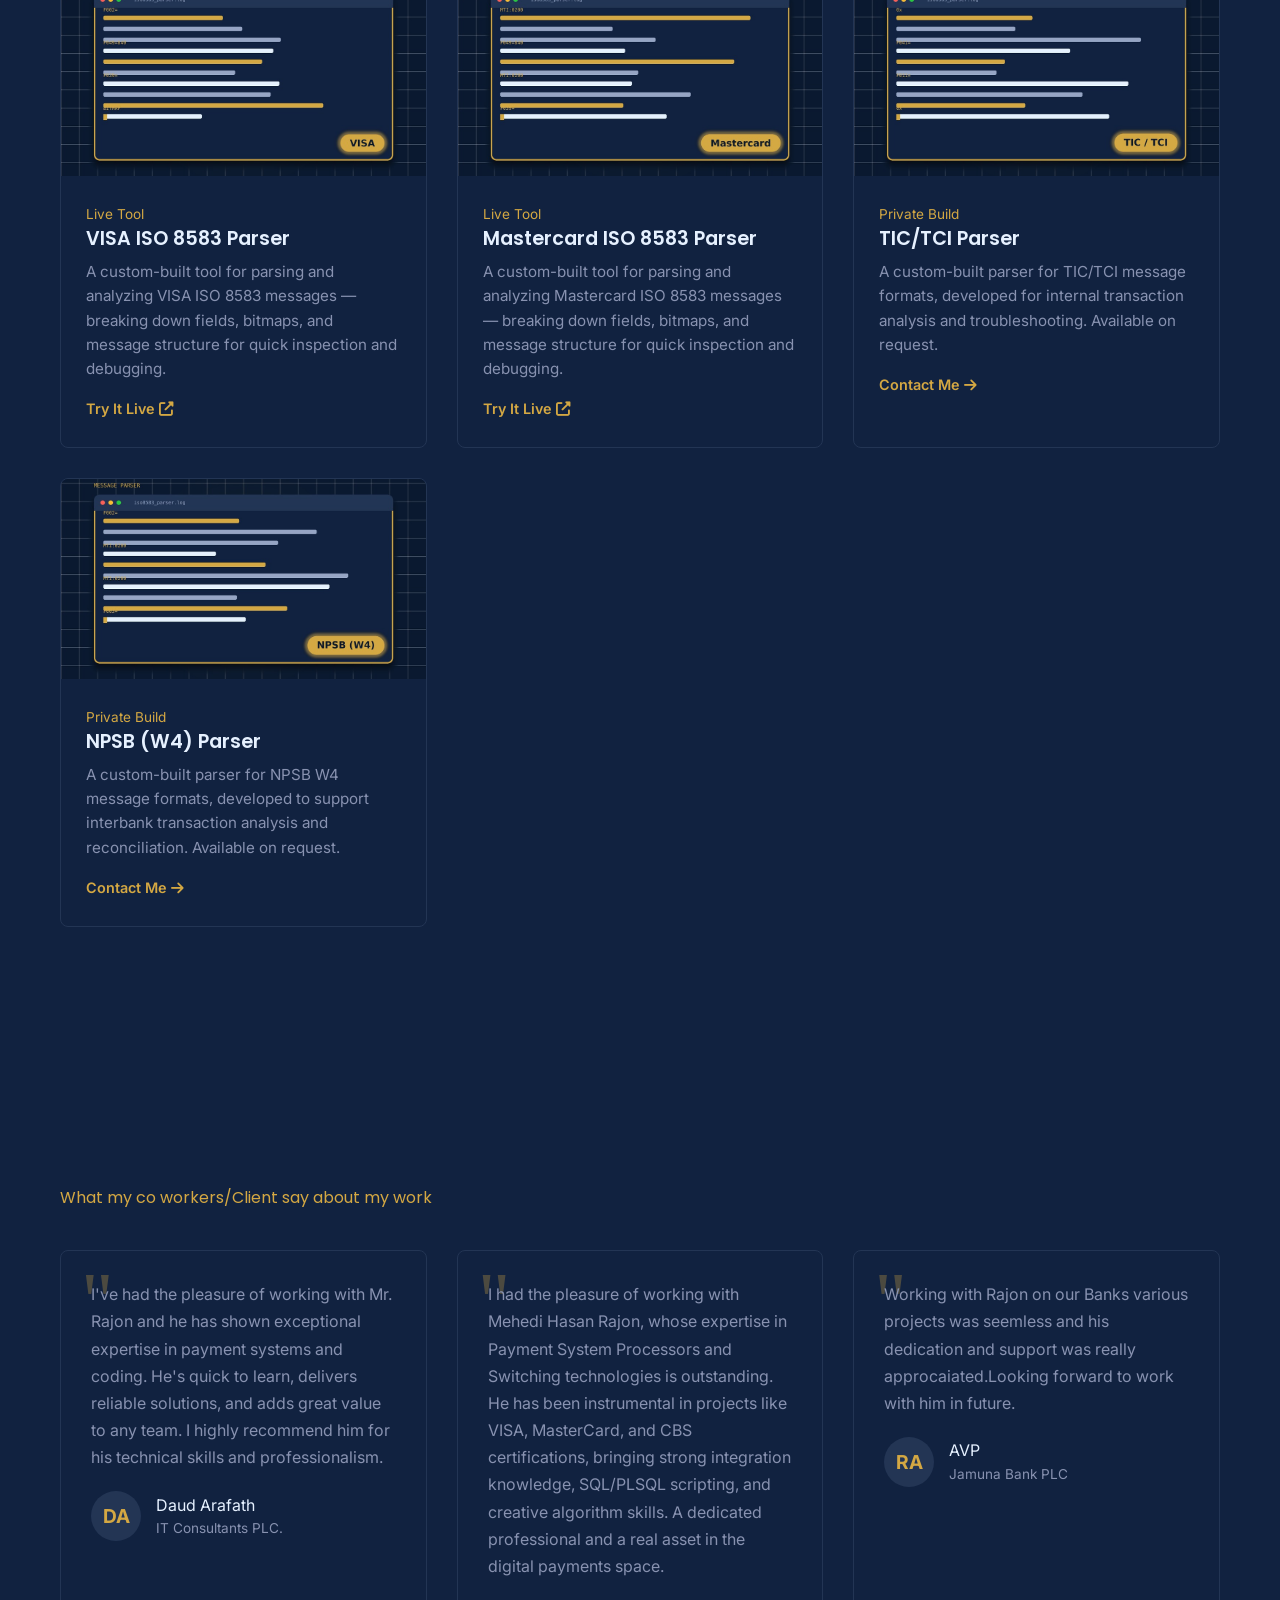
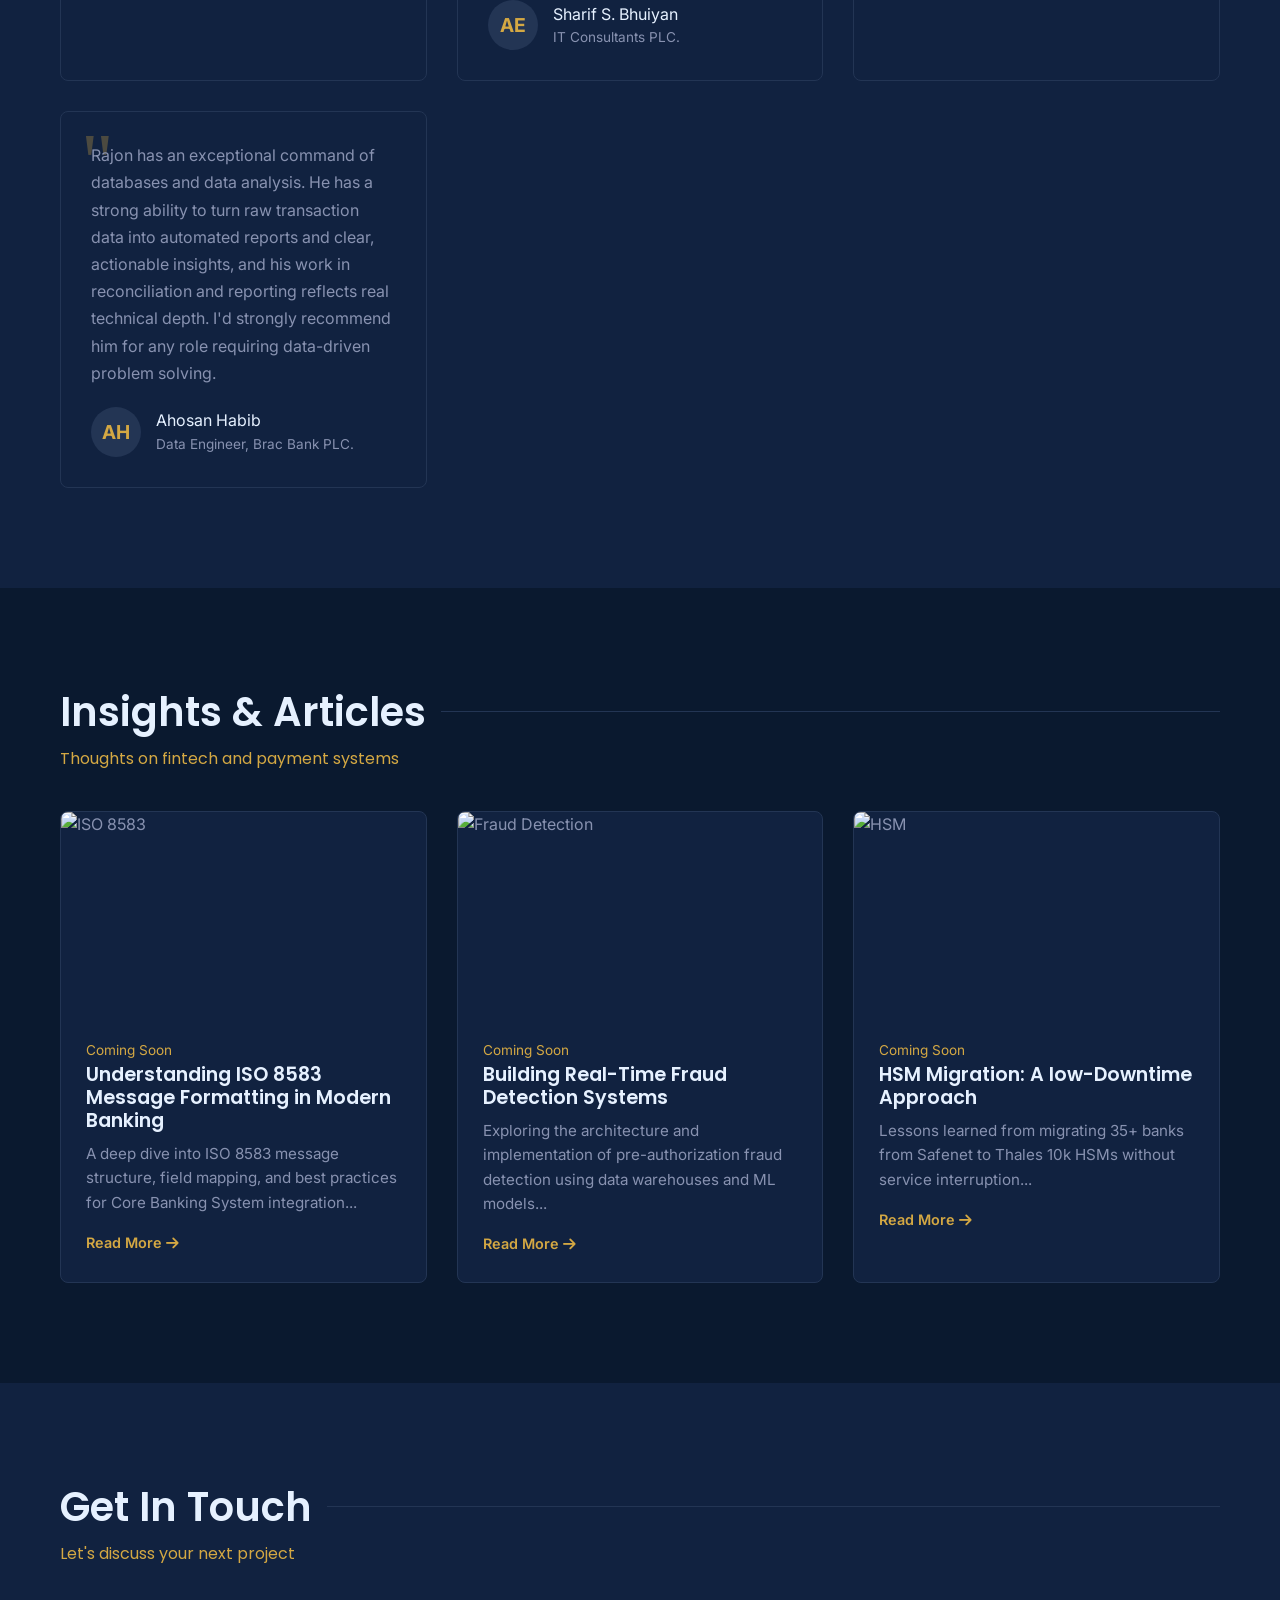
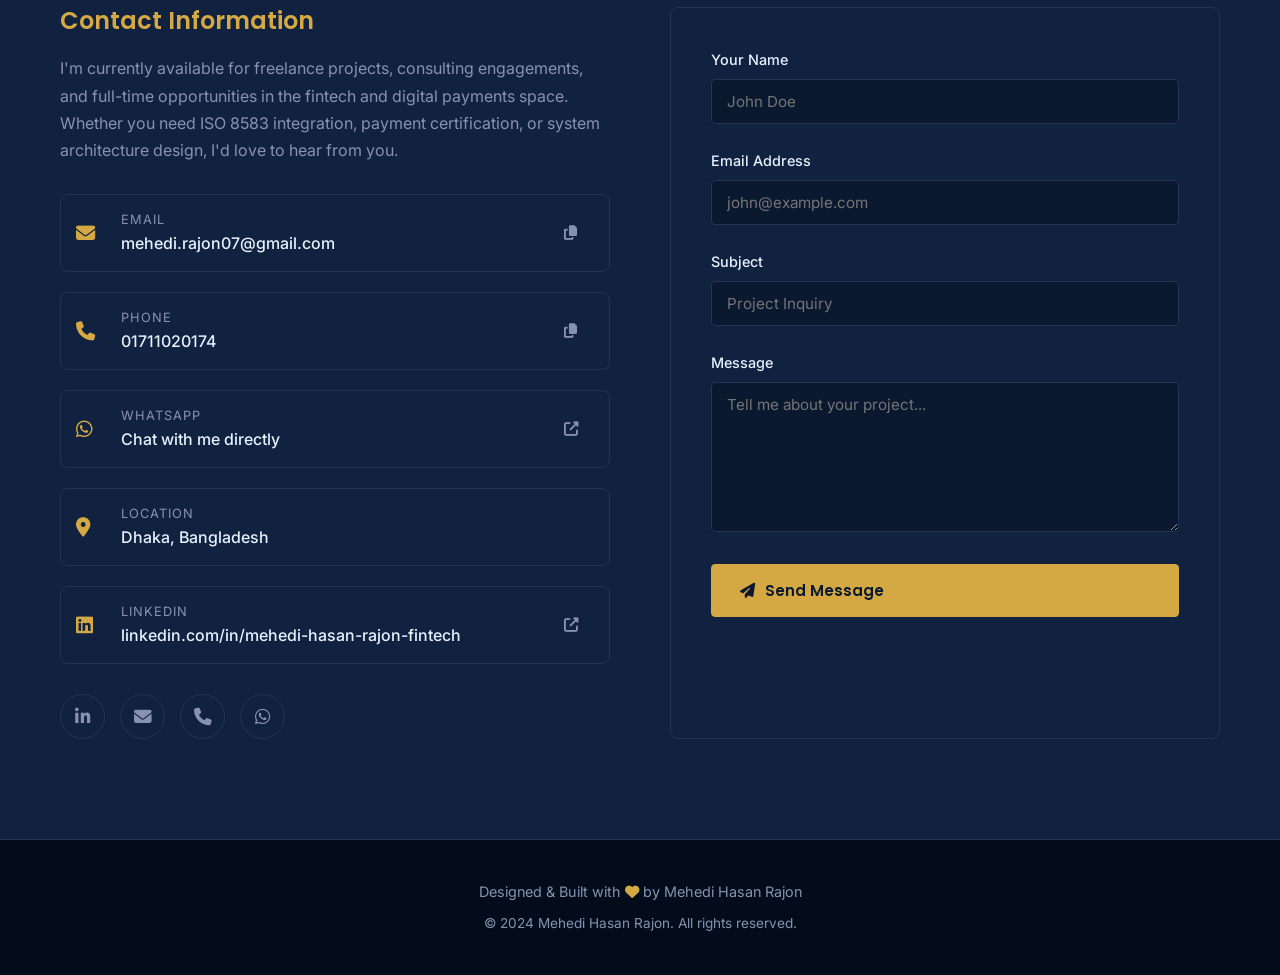
==== commit 3520e0fd: "Update index.html" ====
--- a/index.html
+++ b/index.html
@@ -415,7 +415,8 @@
 
       <div class="testimonials-grid">
         <div class="testimonial-card fade-in">
-          <p class="testimonial-text">I’ve had the pleasure of working with Mr. Rajon and he has shown exceptional expertise in payment systems and coding. He’s quick to learn, delivers reliable solutions, and adds great value to any team. I highly recommend him for his technical skills and professionalism.
+          <p class="testimonial-text">I've had the pleasure of working with Mr. Rajon and he has shown exceptional expertise in payment systems and coding. He's quick to learn, delivers reliable solutions, and adds great value to any team. I highly recommend him for his technical skills and professionalism.</p>
+          <div class="testimonial-author">
             <div class="testimonial-avatar">DA</div>
             <div>
               <div class="testimonial-name">Daud Arafath</div>
@@ -527,6 +528,15 @@
               <div class="contact-item-value">01711020174</div>
             </div>
             <i class="fas fa-copy" style="color: var(--gray); font-size: 0.9rem;"></i>
+          </div>
+
+          <div class="contact-item" onclick="window.open('https://wa.me/8801711020174?text=' + encodeURIComponent('Hi Rajon, I found your portfolio and would like to discuss a project.'), '_blank')">
+            <i class="fab fa-whatsapp"></i>
+            <div>
+              <div class="contact-item-label">WhatsApp</div>
+              <div class="contact-item-value">Chat with me directly</div>
+            </div>
+            <i class="fas fa-external-link-alt" style="color: var(--gray); font-size: 0.9rem;"></i>
           </div>
 
           <div class="contact-item" onclick="showToast('Location: Dhaka, Bangladesh')">
@@ -556,11 +566,19 @@
             <a href="tel:01711020174" class="social-link" aria-label="Phone">
               <i class="fas fa-phone"></i>
             </a>
+            <a href="https://wa.me/8801711020174" target="_blank" class="social-link" aria-label="WhatsApp">
+              <i class="fab fa-whatsapp"></i>
+            </a>
           </div>
         </div>
 
         <div class="contact-form fade-in">
-          <form id="contactForm">
+          <form id="contactForm" method="POST" action="https://formsubmit.co/mehedi.rajon07@gmail.com">
+            <input type="hidden" name="_subject" value="New message from your portfolio site!">
+            <input type="hidden" name="_template" value="table">
+            <input type="hidden" name="_captcha" value="false">
+            <input type="text" name="_honey" style="display:none" tabindex="-1" autocomplete="off">
+
             <div class="form-group">
               <label for="name">Your Name</label>
               <input type="text" id="name" name="name" placeholder="John Doe">
